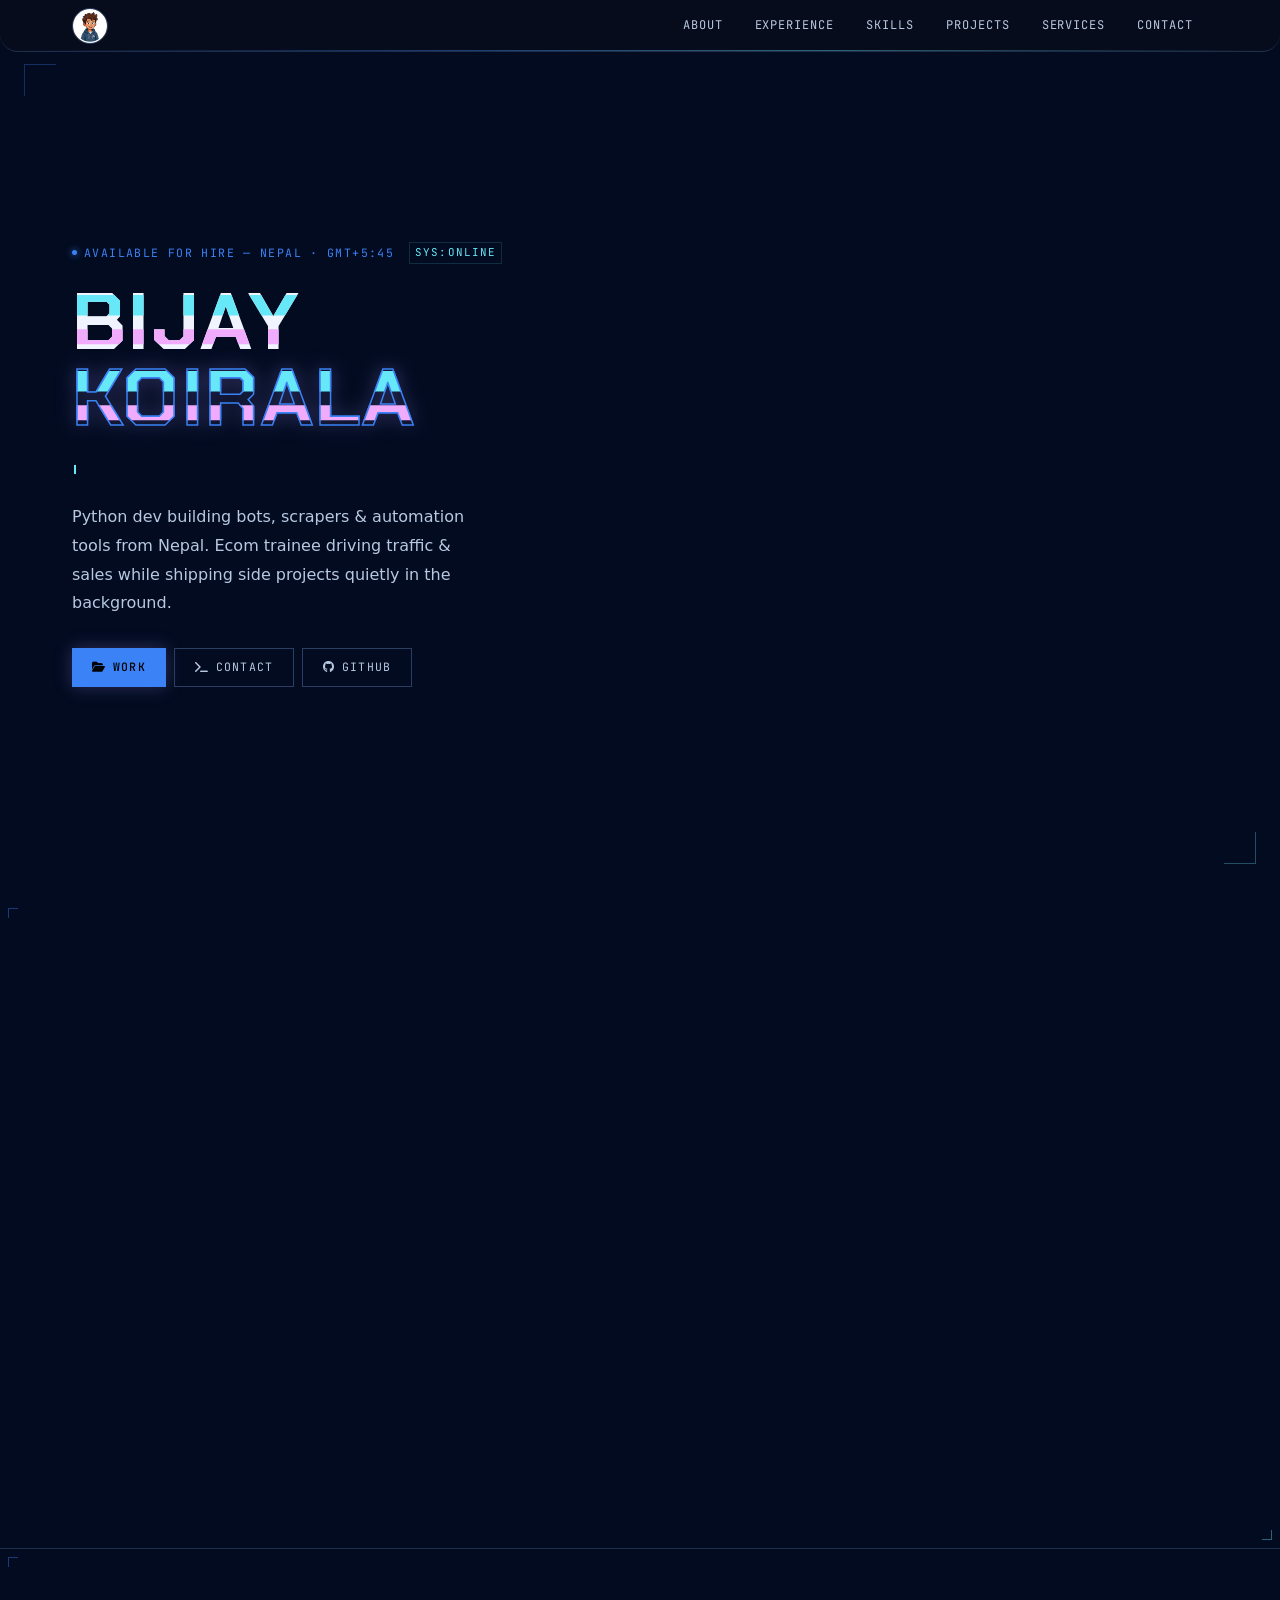
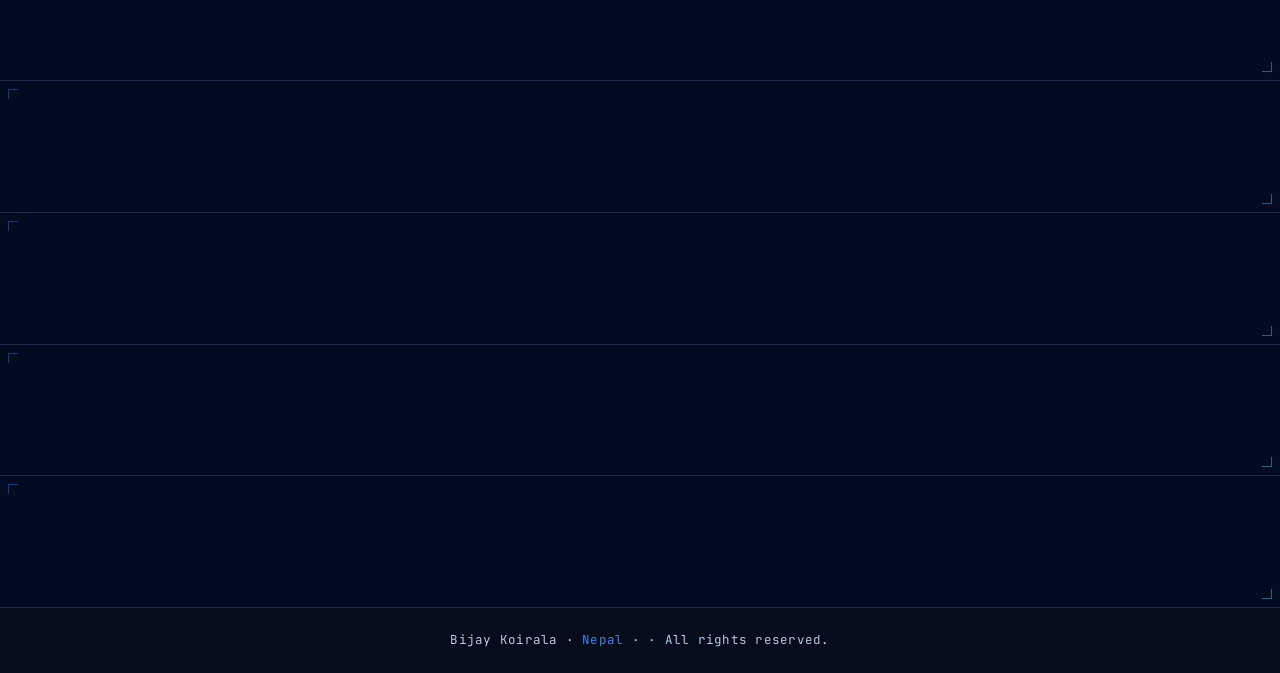
==== index.html @ 7ca72c3e "Bug" ====
<!DOCTYPE html>
<html lang="en">
<head>
  <meta charset="UTF-8">
  <meta name="viewport" content="width=device-width,initial-scale=1,viewport-fit=cover">

  <!-- Primary SEO -->
  <title>Bijay Koirala | Python Developer & SEO Automation Specialist – Nepal</title>
  <meta name="description" content="Bijay Koirala is a Python developer and SEO trainee from Nepal. Builds automation tools, bots, scrapers and workflow scripts. 20+ freelance projects delivered. Available for hire.">
  <meta name="keywords" content="Bijay Koirala, Python developer Nepal, automation developer, web scraping Nepal, SEO specialist Nepal, bot developer, freelance developer Nepal, ClickUp automation">
  <meta name="author" content="Bijay Koirala">
  <meta name="robots" content="index, follow, max-snippet:-1, max-image-preview:large, max-video-preview:-1">
  <meta name="theme-color" content="#020b20">
  <meta name="color-scheme" content="dark">
  <link rel="canonical" href="https://bijaykoirala0.com.np/">
  <link rel="icon" type="image/x-icon" href="favicon_io/favicon.ico">
  <link rel="apple-touch-icon" href="favicon_io/apple-touch-icon.png">

  <!-- Open Graph / Social -->
  <meta property="og:type" content="website">
  <meta property="og:url" content="https://bijaykoirala0.com.np">
  <meta property="og:title" content="Bijay Koirala | Python Developer & SEO Automation Specialist">
  <meta property="og:description" content="Python developer from Nepal. Builds automation tools, bots and scrapers. SEO trainee with 20+ freelance projects delivered.">
  <meta property="og:image" content="https://bijaykoirala0.com.np/assets/image/profile.webp">
  <meta property="og:locale" content="en_US">
  <meta property="og:site_name" content="Bijay Koirala Portfolio">

  <!-- Twitter Card -->
  <meta name="twitter:card" content="summary_large_image">
  <meta name="twitter:url" content="https://bijaykoirala0.com.np">
  <meta name="twitter:title" content="Bijay Koirala | Python Developer & SEO Automation Specialist">
  <meta name="twitter:description" content="Python developer from Nepal. Automation tools, bots and scrapers. 20+ freelance projects.">
  <meta name="twitter:image" content="https://bijaykoirala0.com.np/assets/image/profile.webp">

  <!-- Schema — Person + WebSite -->
  <script type="application/ld+json">
  {
    "@context": "https://schema.org",
    "@graph": [
      {
        "@type": "Person",
        "@id": "https://bijaykoirala0.com.np/#person",
        "name": "Bijay Koirala",
        "url": "https://bijaykoirala0.com.np",
        "image": "https://bijaykoirala0.com.np/assets/image/profile.webp",
        "jobTitle": "Python Developer & SEO Specialist",
        "description": "Python developer from Nepal specialising in automation tools, web scraping, bots and SEO. Currently training on an ecommerce team.",
        "email": "bijaykoirala003@gmail.com",
        "address": {
          "@type": "PostalAddress",
          "addressCountry": "NP",
          "addressLocality": "Nepal"
        },
        "knowsAbout": ["Python", "Web Scraping", "SEO", "Automation", "Bot Development", "API Integration", "Google Search Console"],
        "sameAs": [
          "https://github.com/bijay085",
          "https://www.linkedin.com/in/bijay-koirala/"
        ]
      },
      {
        "@type": "WebSite",
        "@id": "https://bijaykoirala0.com.np/#website",
        "url": "https://bijaykoirala0.com.np",
        "name": "Bijay Koirala Portfolio",
        "description": "Portfolio of Bijay Koirala — Python developer and SEO specialist from Nepal.",
        "publisher": { "@id": "https://bijaykoirala0.com.np/#person" }
      },
      {
        "@type": "ProfilePage",
        "@id": "https://bijaykoirala0.com.np/#profilepage",
        "url": "https://bijaykoirala0.com.np",
        "name": "Bijay Koirala – Python Developer Portfolio",
        "mainEntity": { "@id": "https://bijaykoirala0.com.np/#person" }
      },
      {
        "@type": "ItemList",
        "@id": "https://bijaykoirala0.com.np/#projects",
        "name": "Projects by Bijay Koirala",
        "itemListElement": [
          {
            "@type": "ListItem", "position": 1,
            "name": "FraudShield System",
            "description": "E-commerce fraud detection with rule-based transaction monitoring, scored results and analytics dashboard.",
            "url": "https://github.com/bijay085/FraudShield-Project"
          },
          {
            "@type": "ListItem", "position": 2,
            "name": "CMS Platform",
            "description": "Static full-featured CMS. Entirely JSON-based — update content without touching the codebase.",
            "url": "https://github.com/bijay085/Projects/tree/master/CMS%20Site"
          },
          {
            "@type": "ListItem", "position": 3,
            "name": "Bot Ecosystem",
            "description": "Telegram and Discord bots for automation, giveaways, moderation and games.",
            "url": "https://github.com/bijay085/Projects/tree/master/Bots"
          },
          {
            "@type": "ListItem", "position": 4,
            "name": "ClickSync",
            "description": "Automated two-way bridge between ClickUp and Google Sheets using Apps Script.",
            "url": "https://github.com/bijay085"
          }
        ]
      },
      {
        "@type": "OfferCatalog",
        "@id": "https://bijaykoirala0.com.np/#services",
        "name": "Freelance Services by Bijay Koirala",
        "provider": { "@id": "https://bijaykoirala0.com.np/#person" },
        "itemListElement": [
          { "@type": "Offer", "itemOffered": { "@type": "Service", "name": "Web Scraping & Data Extraction", "description": "Data extraction, real-time monitoring, API development and data cleaning." }, "priceSpecification": { "@type": "PriceSpecification", "priceCurrency": "USD", "minPrice": 15, "maxPrice": 200 } },
          { "@type": "Offer", "itemOffered": { "@type": "Service", "name": "Bot Development", "description": "Discord, Telegram and WhatsApp bots with custom commands, AI integration and moderation." }, "priceSpecification": { "@type": "PriceSpecification", "priceCurrency": "USD", "minPrice": 15, "maxPrice": 100 } },
          { "@type": "Offer", "itemOffered": { "@type": "Service", "name": "Task Automation", "description": "Python scripts for file organisation, email automation, report generation and scheduled tasks." }, "priceSpecification": { "@type": "PriceSpecification", "priceCurrency": "USD", "minPrice": 20, "maxPrice": 200 } },
          { "@type": "Offer", "itemOffered": { "@type": "Service", "name": "Data Analysis", "description": "Data cleaning, statistical analysis, visualisation and reporting using Python, Excel or Power BI." }, "priceSpecification": { "@type": "PriceSpecification", "priceCurrency": "USD", "minPrice": 100, "maxPrice": 800 } }
        ]
      }
    ]
  }
  </script>
  <!-- Resource hints -->
  <link rel="preconnect" href="https://fonts.googleapis.com">
  <link rel="preconnect" href="https://fonts.gstatic.com" crossorigin>
  <link rel="dns-prefetch" href="https://fonts.googleapis.com">

  <!-- Critical CSS — inlined for zero render-block -->
  <style>
    :root{--bg:#070d1c;--vi:#3b82f6;--cy:#67e8f9;--pk:#f0abfc;--tx:#f0f4ff;--tx2:#b8c8e0;--tx3:#7888a8;--bdr:#1e2d4a;--bdr2:#2a3e62;--v06:rgba(59,130,246,.06);--v15:rgba(59,130,246,.15);--dsp:'Chakra Petch',sans-serif;--mono:'JetBrains Mono',monospace;--body:'Inter',sans-serif}
    *,*::before,*::after{box-sizing:border-box;margin:0;padding:0}
    html{scroll-behavior:smooth}
    body{background:#020b20;color:var(--tx);font-family:var(--body);font-size:16px;line-height:1.6;overflow-x:hidden;-webkit-font-smoothing:antialiased}
    a{color:inherit;text-decoration:none}
    #hdr{position:fixed;top:0;left:0;right:0;z-index:50;height:52px;display:flex;align-items:center;justify-content:space-between;padding:0 24px;background:rgba(7,13,28,.96);backdrop-filter:blur(16px);border-bottom:1px solid var(--bdr);border-radius:0 0 18px 18px}
    #hero{min-height:100svh;display:flex;flex-direction:column;justify-content:center;padding:64px 24px 36px;position:relative;overflow:hidden}
    .hero-inner{position:relative;z-index:1;max-width:55%}
    #hName{font-family:var(--dsp);font-weight:700;font-size:clamp(2rem,7vw,5rem);line-height:.95;letter-spacing:.03em;text-transform:uppercase;margin-bottom:25px}
    #hName .n1{display:block;color:var(--tx)}
    #hName .n2{display:block;color:transparent;-webkit-text-stroke:1.5px var(--vi)}
    .rv{opacity:0;transform:translateY(14px);transition:opacity .5s ease,transform .5s ease}
    .rv.on{opacity:1;transform:none}
    ::-webkit-scrollbar{width:2px}
    ::-webkit-scrollbar-thumb{background:var(--vi)}
    /* fallback font metrics — match Chakra Petch so swap causes zero shift */
    @font-face{font-family:'Chakra Petch Fallback';src:local('Arial');ascent-override:94%;descent-override:24%;line-gap-override:0%;size-adjust:102%}
    /* fallback for JetBrains Mono */
    @font-face{font-family:'JetBrains Mono Fallback';src:local('Courier New');ascent-override:83%;descent-override:20%;line-gap-override:0%;size-adjust:110%}
  </style>

  <!-- Full stylesheet — render-blocking but small (8 KB), prevents CLS -->
  <link rel="stylesheet" href="assets/css/style.css">

  <!-- Fonts — only display/mono fonts; body uses system stack -->
  <link rel="stylesheet" href="https://fonts.googleapis.com/css2?family=Chakra+Petch:wght@700&family=JetBrains+Mono:wght@400&display=optional" media="print" onload="this.media='all'">
  <noscript><link rel="stylesheet" href="https://fonts.googleapis.com/css2?family=Chakra+Petch:wght@700&family=JetBrains+Mono:wght@400&display=optional"></noscript>

  <!-- Font Awesome subset — only icons used on this page (~2 KB vs ~31 KB) -->
  <link rel="stylesheet" href="assets/css/icons.css" media="print" onload="this.media='all'">
  <noscript><link rel="stylesheet" href="assets/css/icons.css"></noscript>

  <!-- Preload LCP image -->
  <link rel="preload" href="assets/image/profile.webp" as="image" type="image/webp" fetchpriority="high">

  <!-- Inline site data — eliminates fetch waterfall on mobile -->
  <script>window.__D={"personal":{"name":"Bijay Koirala","title":"Python Developer & Automation Enthusiast","email":"bijaykoirala003@gmail.com","phone":"+9746665541","location":"Nepal","timezone":"GMT+5:45","website":"https://bijaykoirala0.com.np","available":true,"languages":["English","Nepali","Hindi"],"interests":["Bot Building","Cyber Security","Data Analysis","Gaming","Anime"],"tagline":"Python dev building bots, scrapers & automation tools from Nepal"},"social":{"github":"https://github.com/bijay085","linkedin":"https://www.linkedin.com/in/bijay-koirala/","whatsapp":"https://wa.me/9746665541","twitter":"https://twitter.com/bijaykoirala","discord":"https://discord.com/users/1346023819810443336","telegram":"https://t.me/flamemodparadise"},"skills":{"Languages":[{"name":"Python","level":1,"icon":"fab fa-python"},{"name":"HTML","level":1,"icon":"fab fa-html5"},{"name":"CSS","level":1,"icon":"fab fa-css3-alt"},{"name":"JavaScript","level":1,"icon":"fab fa-js"}],"Tools & Dev":[{"name":"VS Code","level":1,"icon":"fas fa-code"},{"name":"Git","level":1,"icon":"fab fa-git-alt"},{"name":"GitHub","level":1,"icon":"fab fa-github"},{"name":"ChatBots","level":1,"icon":"fas fa-robot"},{"name":"Browser DevTools","level":1,"icon":"fas fa-tools"},{"name":"ClickUp","level":1,"icon":"fas fa-check-square"}],"SEO":[{"name":"Google Search Console","level":1,"icon":"fab fa-google"},{"name":"Google Analytics","level":1,"icon":"fas fa-chart-line"},{"name":"Screaming Frog","level":1,"icon":"fas fa-spider"},{"name":"Semrush","level":1,"icon":"fas fa-search"},{"name":"Keyword Research","level":1,"icon":"fas fa-key"},{"name":"Content Audit","level":1,"icon":"fas fa-file-alt"},{"name":"SERP Analysis","level":1,"icon":"fas fa-list-ol"}],"Web Security":[{"name":"Burp Suite","level":1,"icon":"fas fa-bug"},{"name":"HTTP Toolkit","level":1,"icon":"fas fa-network-wired"},{"name":"API Testing","level":1,"icon":"fas fa-plug"},{"name":"Web Pentesting","level":1,"icon":"fas fa-shield-alt"}],"Productivity":[{"name":"Excel","level":1,"icon":"fas fa-file-excel"},{"name":"Power BI","level":1,"icon":"fas fa-chart-bar"},{"name":"Google Sheets","level":1,"icon":"fas fa-table"},{"name":"Google Docs","level":1,"icon":"fas fa-file-alt"}]},"projects":[{"id":2,"title":"API / Scraping Suite","category":"automation","description":"Private collection of 25+ tools. API automation, scraping pipelines and session management across platforms. Ships when needed, runs quietly.","technologies":["Python","Requests","Selenium","API"],"github":null,"demo":null,"status":"active","date":"2025-01","featured":true,"private":true},{"id":5,"title":"FraudShield System","category":"web","description":"E-commerce fraud detection with rule-based transaction monitoring. Returns scored results with specific reasons and an analytics dashboard.","technologies":["Python","Flask","MongoDB"],"github":"https://github.com/bijay085/FraudShield-Project","demo":null,"status":"completed","date":"2025-09","featured":true,"private":false},{"id":3,"title":"CMS Platform","category":"web","description":"Static but full-featured CMS. Entirely JSON-based — update content without touching the codebase. Deployed and live.","technologies":["HTML/CSS/JS","JSON"],"github":"https://github.com/bijay085/Projects/tree/master/CMS%20Site","status":"completed","date":"2025-01","featured":true,"private":false,"demo":null},{"id":6,"title":"Bot Ecosystem","category":"bot","description":"Telegram & Discord bots for automation, giveaways, moderation, and games. Running across thousands of users on both platforms.","technologies":["Python","Telebot","Discord.py"],"github":"https://github.com/bijay085/Projects/tree/master/Bots","demo":null,"status":"active","date":"2024-02","featured":false,"private":false},{"id":4,"title":"Gamified Learning Progress Tracker","category":"web","description":"Progress tracker with gamification: auto badges, user profiles, charts. First major full-stack project built with PHP and MySQL.","technologies":["PHP","MySQL","HTML/CSS/JS"],"github":"https://github.com/bijay085/Projects/tree/master/Gamified%20Learning%20Progress%20Tracker","demo":null,"status":"completed","date":"2023-10","featured":false,"private":false,"tags":["1st Project"]},{"id":7,"title":"ClickSync","category":"automation","description":"Automated bridge between ClickUp and Google Sheets using Apps Script. Change one, both update. Eliminates the multiple-entry problem for teams.","technologies":["Apps Script","Google Sheets","ClickUp API","JavaScript"],"status":"active","private":false,"featured":true,"date":"2025-06","github":"https://github.com/bijay085","demo":null}],"services":[{"id":1,"title":"Web Scraping","icon":"fas fa-spider","description":"Data extraction, real-time monitoring, API dev & cleaning. Scrapers built to last.","features":["Data extraction","API development","Real-time monitoring","Data cleaning"],"price_range":"$15 — $200"},{"id":2,"title":"Bot Development","icon":"fas fa-robot","description":"Discord, Telegram & WhatsApp bots with commands, AI integration & moderation.","features":["Custom commands","AI integration","Auto-moderation","Analytics"],"price_range":"$15 — $100"},{"id":3,"title":"Task Automation","icon":"fas fa-cogs","description":"Scripts that handle the boring stuff: sorting, emails, reports, scheduled tasks.","features":["File organising","Email automation","Report generation","Scheduled tasks"],"price_range":"$20 — $200"},{"id":4,"title":"Data Analysis","icon":"fas fa-chart-line","description":"Turn messy data into clear reports using Python, Excel, or Power BI.","features":["Data cleaning","Statistical analysis","Visualisation","Reporting"],"price_range":"$100 — $800"},{"id":5,"title":"API & Security","icon":"fas fa-shield-alt","description":"Build APIs, test for security gaps, hunt bugs, write documentation.","features":["API building","Security testing","Bug hunting","Documentation"],"price_range":"$100 — $800"},{"id":6,"title":"Tech Help","icon":"fas fa-comments","description":"Code review, problem solving, tool recommendations. Just talking through it works too.","features":["Problem solving","Code review","Tool recommendations","Learning together"],"price_range":"$50 — $150/hr"}],"experience":[{"role":"SEO Trainee","company":"Running","date":"Mar 2026 — Present","color":"vi","description":"Working on traffic strategy, on-page SEO and content performance for an ecommerce team.","tags":["SEO","Traffic Growth","Content","Ecommerce"]},{"role":"SEO Intern","company":"Internship","date":"Dec 2025 — Mar 2026","color":"cy","description":"Technical SEO audits, keyword research and on-page improvements as part of a structured internship.","tags":["SEO Audit","Keyword Research","On-page SEO"]},{"role":"Freelance Developer","company":"Self-employed","date":"2025 — Present (Occasionally)","color":"pk","description":"Built and delivered automation tools, bots, scrapers and scripts for clients. 20+ projects completed.","tags":["Python","Automation","Bots","Scraping"]}],"stats":{"projects_completed":20,"clients_served":10,"months_experience":12,"response_time":"< 24h","availability":"Available for hire"},"contact":{"email_b64":"YmlqYXlrb2lyYWxhMDAzQGdtYWlsLmNvbQ==","phone_b64":"Kzk3NDY2NjU1NDE=","email_real":"bijaykoirala003@gmail.com","phone_real":"+9746665541","location":"Nepal","timezone":"GMT+5:45","response":"Under 24 hours","status":"Open to freelance","socials":[{"name":"GitHub","url":"https://github.com/bijay085","icon":"fab fa-github"},{"name":"LinkedIn","url":"https://www.linkedin.com/in/bijay-koirala/","icon":"fab fa-linkedin"},{"name":"WhatsApp","url":"https://wa.me/9746665541","icon":"fab fa-whatsapp"},{"name":"Discord","url":"https://discord.com/users/1346023819810443336","icon":"fab fa-discord"}]}};</script>
</head>
<body>

  <!-- HEADER -->
  <header id="hdr">
    <a href="/" class="logo"><img src="assets/image/icon.webp" alt="Bijay Koirala" class="logo-img"></a>
    <nav id="nav" aria-label="Primary navigation">
      <a href="#about">About</a>
      <a href="#experience">Experience</a>
      <a href="#skills">Skills</a>
      <a href="#projects">Projects</a>
      <a href="#services">Services</a>
      <a href="#contact">Contact</a>
    </nav>
    <button id="tog" aria-label="menu"><span></span><span></span></button>
  </header>

  <div id="drawer">
    <a href="#about"      onclick="closeMenu()">About</a>
    <a href="#experience" onclick="closeMenu()">Experience</a>
    <a href="#skills"     onclick="closeMenu()">Skills</a>
    <a href="#projects"   onclick="closeMenu()">Projects</a>
    <a href="#services"   onclick="closeMenu()">Services</a>
    <a href="#contact"    onclick="closeMenu()">Contact</a>
  </div>

  <!-- HERO -->
  <section id="hero">
    <div class="hero-grid" aria-hidden="true"></div>
    <canvas id="heroGeo"  aria-hidden="true"></canvas>
    <canvas id="heroGeo2" aria-hidden="true"></canvas>
    <canvas id="heroGeo3" aria-hidden="true"></canvas>
    <canvas id="heroGeo4" aria-hidden="true"></canvas>
    <canvas id="heroGeo5" aria-hidden="true"></canvas>
    <canvas id="heroGeo6" aria-hidden="true"></canvas>
    <canvas id="heroGeo7" aria-hidden="true"></canvas>
    <canvas id="heroGeo8" aria-hidden="true"></canvas>
    <canvas id="heroGeo9" aria-hidden="true"></canvas>
    <div class="hero-inner">

      <div id="hStatus">
        Available for hire — Nepal · GMT+5:45
        <span class="sys-badge">SYS:ONLINE</span>
      </div>

      <h1 id="hName">
        <span class="n1 gl" data-g="BIJAY">BIJAY</span>
        <span class="n2 gl" data-g="KOIRALA">KOIRALA</span>
      </h1>

      <p id="hRole"><span id="tw"></span><span class="caret"></span></p>

      <p id="hDesc">Python dev building bots, scrapers & automation tools from Nepal.
        Ecom trainee driving traffic & sales while shipping side projects quietly in the background.</p>

      <div id="hCta">
        <a href="#projects" class="btn btn-solid"><i class="fas fa-folder-open"></i>Work</a>
        <a href="#contact"  class="btn btn-line"><i class="fas fa-terminal"></i>Contact</a>
        <a href="https://github.com/bijay085" target="_blank" rel="noopener noreferrer" class="btn btn-line"><i class="fab fa-github"></i>GitHub</a>
      </div>

    </div>
  </section>

  <main id="main-content">

  <!-- ABOUT -->
  <section id="about" aria-label="About Bijay Koirala">
    <div class="rv" id="aHead">
      <div class="sh">
        <h2 class="sh-t gl" data-g="ABOUT">ABOUT</h2>
      </div>
    </div>

    <div class="about-wrap">
      <div class="about-left">
        <div id="aText" class="rv">
          <p>Computer applications student working in SEO and ecommerce by day. The rest of the time goes into building automation tools that actually get used.</p>

          <p class="about-label">What I Build</p>
          <ul>
            <li><span class="bul">&#10095;</span>Web scrapers and API tools</li>
            <li><span class="bul">&#10095;</span>Telegram and Discord bots</li>
            <li><span class="bul">&#10095;</span>Workflow connectors (ClickUp, Sheets, APIs)</li>
            <li><span class="bul">&#10095;</span>Scripts that eliminate repetitive tasks</li>
          </ul>

          <p class="grad-line">Graduating 2026. Response time under 24 hours.</p>

          <div class="chips">
            <span class="chip">Gaming</span>
            <span class="chip">Anime</span>
            <span class="chip">Sleeping</span>
            <span class="chip">Web Pentesting</span>
            <span class="chip">Ecom SEO</span>
          </div>
        </div>

        <div class="rv">
          <div class="stats">
            <div class="stat">
              <div class="sv" data-count="20">0</div>
              <div class="sl">Projects</div>
            </div>
            <div class="stat">
              <div class="sv" data-count="10">0</div>
              <div class="sl">Clients</div>
            </div>
            <div class="stat">
              <div class="sv" data-count="12">0</div>
              <div class="sl">Months</div>
            </div>
            <div class="stat">
              <div class="sv">&lt;24h</div>
              <div class="sl">Response</div>
            </div>
          </div>
        </div>
      </div>

      <div id="aStats" class="rv">
        <div class="profile-wrap">
          <div class="profile-img">
            <img src="assets/image/profile.webp" loading="lazy" decoding="async" width="400" height="400" alt="Bijay Koirala — Python Developer from Nepal">
          </div>
        </div>
      </div>
    </div>
  </section>

  <!-- EXPERIENCE -->
  <section id="experience" aria-label="Work Experience">
    <div class="rv">
      <div class="sh">
        <h2 class="sh-t gl" data-g="EXPERIENCE">EXPERIENCE</h2>
      </div>
    </div>

    <div id="expList"></div>
  </section>

  <!-- SKILLS -->
  <section id="skills" aria-label="Technical Skills">
    <div class="rv">
      <div class="sh">
        <h2 class="sh-t gl" data-g="SKILLS">SKILLS</h2>
      </div>
    </div>
    <div id="skBody"></div>
  </section>

  <!-- PROJECTS -->
  <section id="projects" aria-label="Projects">
    <div class="rv">
      <div class="sh">
        <h2 class="sh-t gl" data-g="PROJECTS">PROJECTS</h2>
      </div>
    </div>
    <div id="prGrid"></div>
  </section>

  <!-- SERVICES -->
  <section id="services" aria-label="Freelance Services">
    <div class="rv">
      <div class="sh">
        <h2 class="sh-t gl" data-g="SERVICES">SERVICES</h2>
      </div>
    </div>
    <div id="svGrid"></div>
  </section>

  <!-- CONTACT -->
  <section id="contact" aria-label="Contact Information">
    <div class="rv">
      <div class="sh">
        <h2 class="sh-t gl" data-g="CONTACT">CONTACT</h2>
      </div>
    </div>

    <div id="ctInfoBar"></div>
    <div id="ctSocialGrid"></div>
  </section>

  </main><!-- /#main-content -->

  <!-- NOSCRIPT FALLBACK — crawlers that don't render JS see this -->
  <noscript>
    <div style="font-family:sans-serif;padding:24px;color:#f0f4ff;background:#020b20;max-width:800px;margin:0 auto">
      <h2>Bijay Koirala — Python Developer &amp; SEO Specialist, Nepal</h2>
      <p>Python developer building bots, scrapers and automation tools. SEO trainee with 20+ freelance projects delivered.</p>
      <h3>Experience</h3>
      <ul>
        <li>SEO Trainee — Running (Mar 2026 – Present)</li>
        <li>SEO Intern — Internship (Dec 2025 – Mar 2026)</li>
        <li>Freelance Developer — Self-employed (2025 – Present)</li>
      </ul>
      <h3>Skills</h3>
      <p>Python, HTML, CSS, JavaScript, Git, GitHub, VS Code, Google Search Console, Google Analytics, Screaming Frog, Semrush, Burp Suite, Excel, Power BI, Google Sheets, ClickUp</p>
      <h3>Projects</h3>
      <ul>
        <li>FraudShield System — E-commerce fraud detection with rule-based transaction monitoring</li>
        <li>CMS Platform — Static JSON-based CMS, deployed and live</li>
        <li>Bot Ecosystem — Telegram &amp; Discord bots running across thousands of users</li>
        <li>ClickSync — Two-way ClickUp ↔ Google Sheets automation via Apps Script</li>
      </ul>
      <h3>Services</h3>
      <ul>
        <li>Web Scraping ($15–$200)</li>
        <li>Bot Development ($15–$100)</li>
        <li>Task Automation ($20–$200)</li>
        <li>Data Analysis ($100–$800)</li>
        <li>API &amp; Security ($100–$800)</li>
      </ul>
      <h3>Contact</h3>
      <p>Email: bijaykoirala003@gmail.com | Location: Nepal (GMT+5:45) | <a href="https://github.com/bijay085">GitHub</a> | <a href="https://www.linkedin.com/in/bijay-koirala/">LinkedIn</a></p>
    </div>
  </noscript>

  <!-- FOOTER -->
  <footer id="foot">
    <p>Bijay Koirala · <span>Nepal</span> · <span id="yr"></span> · All rights reserved.</p>
  </footer>

  <script src="assets/js/main.js" defer></script>
</body>
</html>
---- assets/css/style.css ----
/* ── TOKENS ─────────────────────────────── */
:root {
  --bg:   #070d1c;
  --s1:   #070d1c;
  --s2:   #0a1020;
  --s3:   #141626;
  --bdr:  #1e2d4a;
  --bdr2: #2a3e62;
  --vi:   #3b82f6;
  --cy:   #67e8f9;
  --pk:   #f0abfc;
  --v06:  rgba(59,130,246,.06);
  --v15:  rgba(59,130,246,.15);
  --c06:  rgba(103,232,249,.06);
  --c15:  rgba(103,232,249,.15);
  --tx:   #f0f4ff;
  --tx2:  #b8c8e0;
  --tx3:  #7888a8;
  --red:  #fb7185;

  --dsp:  'Chakra Petch', 'Chakra Petch Fallback', sans-serif;
  --mono: 'JetBrains Mono', 'JetBrains Mono Fallback', monospace;
  --body: system-ui, -apple-system, 'Segoe UI', sans-serif;
}

/* ── RESET ──────────────────────────────── */
*,*::before,*::after { box-sizing:border-box; margin:0; padding:0; }
html { scroll-behavior:smooth; }
body {
  background:#020b20;
  color:var(--tx);
  font-family:var(--body);
  font-size:16px;
  line-height:1.6;
  overflow-x:hidden;
  -webkit-font-smoothing:antialiased;
}
a  { color:inherit; text-decoration:none; }
ul { list-style:none; }
::-webkit-scrollbar { width:2px; }
::-webkit-scrollbar-thumb { background:var(--vi); }


/* ── FALLBACK FONT METRICS — prevents layout shift on web font swap ── */
@font-face {
  font-family: 'Chakra Petch Fallback';
  src: local('Arial');
  ascent-override: 94%;
  descent-override: 24%;
  line-gap-override: 0%;
  size-adjust: 102%;
}
@font-face {
  font-family: 'JetBrains Mono Fallback';
  src: local('Courier New');
  ascent-override: 83%;
  descent-override: 20%;
  line-gap-override: 0%;
  size-adjust: 110%;
}

/* ── h2 reset — section headings styled as divs were ── */
h2.sh-t {
  margin: 0;
  padding: 0;
  font-size: clamp(1.2rem,2.5vw,1.8rem);
  font-weight: 700;
  border: none;
  background: none;
}

/* ── .char — individual letter spans for GSAP hero entrance ── */
.char {
  display: inline-block;
  will-change: transform, opacity;
}

/* ── REVEAL & ENTRANCE ANIMATIONS ───────── */

/* base hidden state */
.rv {
  opacity: 0;
  transform: translateY(18px);
  transition: opacity .52s ease, transform .52s ease;
}
.rv.on { opacity: 1; transform: none; }

/* directional variants */
.rv.rv-up    { transform: translateY(28px); }
.rv.rv-left  { transform: translateX(-40px); }
.rv.rv-right { transform: translateX(40px); }
.rv.rv-up.on,
.rv.rv-left.on,
.rv.rv-right.on { opacity: 1; transform: none; }

/* hero elements — pre-hidden, then animated in via JS class */
.hero-pre {
  opacity: 0;
  transform: translateY(20px);
}
.hero-in-down {
  animation: heroInDown .55s cubic-bezier(.22,1,.36,1) forwards;
}
.hero-in-up {
  animation: heroInUp .55s cubic-bezier(.22,1,.36,1) forwards;
}
@keyframes heroInDown {
  from { opacity:0; transform:translateY(-22px); }
  to   { opacity:1; transform:none; }
}
@keyframes heroInUp {
  from { opacity:0; transform:translateY(22px); }
  to   { opacity:1; transform:none; }
}

/* spine draw */
.spine-pre  { transform: scaleY(0); transform-origin: top center; }
.spine-draw { animation: spineDraw 1.2s cubic-bezier(.4,0,.2,1) forwards; }
@keyframes spineDraw {
  from { transform: scaleY(0); transform-origin: top center; }
  to   { transform: scaleY(1); transform-origin: top center; }
}

/* force visible if already in viewport */
.rv-instant { opacity:1 !important; transform:none !important; }


/* ── HEADER ─────────────────────────────── */
#hdr {
  position:fixed; top:0; left:0; right:0; z-index:50;
  height:52px;
  display:flex; align-items:center; justify-content:space-between;
  padding:0 24px;
  background:rgba(7,13,28,.96);
  backdrop-filter:blur(16px);
  -webkit-backdrop-filter:blur(16px);
  border-bottom:1px solid var(--bdr);
  border-radius:0 0 18px 18px;
}
#hdr::after {
  content:''; position:absolute; bottom:0; left:0; right:0; height:1px;
  background:linear-gradient(90deg,transparent,var(--vi) 35%,var(--cy) 65%,transparent);
  opacity:.4;
}

.logo img, .logo-img img {
  width:36px; height:36px;
  border-radius:50%;
  object-fit:cover;
  border:1px solid var(--bdr2);
  transition:border-color .2s;
  display:block;
}
.logo:hover img, .logo-img:hover img { border-color:var(--vi); }
.logo {
  font-family:var(--mono); font-size:.82rem; font-weight:500;
  color:var(--tx); letter-spacing:.06em;
  position:relative; cursor:default; user-select:none;
}
.logo-img { height:32px; width:32px; object-fit:contain; display:block; }
.logo::before,
.logo::after {
  content:attr(data-text);
  position:absolute; top:0; left:0;
  width:100%; overflow:hidden;
  opacity:0;
}
.logo::before { color:var(--cy);  clip-path:polygon(0 0,100% 0,100% 40%,0 40%); }
.logo::after  { color:var(--red); clip-path:polygon(0 60%,100% 60%,100% 100%,0 100%); }
.logo:hover::before { animation:lgA .4s steps(2) forwards; }
.logo:hover::after  { animation:lgB .4s steps(2) forwards; }

@keyframes lgA {
  0%  { opacity:0; transform:none; }
  20% { opacity:.8; transform:translate(-3px,0); }
  50% { opacity:.8; transform:translate(2px,0); }
  80% { opacity:.4; transform:translate(-1px,0); }
  100%{ opacity:0; transform:none; }
}
@keyframes lgB {
  0%  { opacity:0; transform:none; }
  25% { opacity:.7; transform:translate(3px,0); }
  55% { opacity:.7; transform:translate(-2px,0); }
  85% { opacity:.3; transform:translate(1px,0); }
  100%{ opacity:0; transform:none; }
}

/* nav links — pill style */
#nav { display:none; align-items:center; gap:2px; }
#nav a {
  font-family:var(--mono);
  font-size:.75rem;
  letter-spacing:.08em;
  text-transform:uppercase;
  color:var(--tx2);
  padding:6px 14px;
  border-radius:100px;
  border:1px solid transparent;
  transition:all .25s;
  position:relative;
}
#nav a:hover {
  color:var(--tx);
  border-color:rgba(59,130,246,.3);
  background:rgba(59,130,246,.08);
  box-shadow:0 0 12px rgba(59,130,246,.12);
}
#nav a.active {
  color:#fff;
  background:var(--vi);
  border-color:var(--vi);
  font-weight:600;
  box-shadow:0 0 14px rgba(59,130,246,.3);
}

/* hamburger */
#tog {
  display:flex; flex-direction:column; gap:5px;
  background:none; border:none; cursor:pointer; padding:5px;
}
#tog span { display:block; width:18px; height:1px; background:var(--tx2); transition:all .22s; border-radius:1px; }
#tog.open span:first-child { transform:translateY(6px) rotate(45deg); background:var(--vi); }
#tog.open span:last-child  { transform:translateY(-6px) rotate(-45deg); background:var(--vi); }

/* mobile drawer */
#drawer {
  display:none; position:fixed; top:52px; left:0; right:0; z-index:49;
  background:rgba(7,13,28,.98); border-bottom:1px solid var(--bdr);
  flex-direction:column; padding:6px 24px 18px;
}
#drawer.open { display:flex; }
#drawer a {
  font-family:var(--mono); font-size:.7rem; letter-spacing:.1em; text-transform:uppercase;
  color:var(--tx2); padding:12px 0;
  border-bottom:1px solid var(--bdr);
  transition:all .15s;
  display:flex; align-items:center; gap:10px;
}
#drawer a::before {
  content:''; width:4px; height:4px; border-radius:50%;
  background:var(--bdr2); flex-shrink:0; transition:all .15s;
}
#drawer a:last-child { border:none; }
#drawer a:hover { color:var(--vi); padding-left:6px; }
#drawer a:hover::before { background:var(--vi); }
#drawer a.active { color:var(--vi); }
#drawer a.active::before { background:var(--vi); }

/* ── SECTIONS ───────────────────────────── */
section { padding:32px 24px; border-top:1px solid var(--bdr); position:relative; }
section:first-of-type { border-top:none; }

/* HUD corner brackets on every section */
section::before,
section::after {
  content:'';
  position:absolute;
  width:10px; height:10px;
  pointer-events:none;
  opacity:.4;
}
section::before {
  top:8px; left:8px;
  border-top:1px solid var(--vi); border-left:1px solid var(--vi);
}
section::after {
  bottom:8px; right:8px;
  border-bottom:1px solid var(--cy); border-right:1px solid var(--cy);
}

.sh { display:flex; align-items:center; gap:10px; margin-bottom:22px; }
.sh-n { font-family:var(--mono); font-size:.75rem; color:var(--tx3); letter-spacing:.1em; }
.sh-t {
  font-family:var(--dsp); font-weight:700;
  font-size:clamp(1.2rem,2.5vw,1.8rem);
  letter-spacing:.10em; line-height:1; color:var(--tx);
}

.sys-badge {
  margin-left:8px; font-size:.68rem;
  color:var(--cy); border:1px solid var(--c15);
  padding:1px 5px; letter-spacing:.1em;
  animation:blink 2s step-end infinite;
}

/* JP subtitle under section heading */
.sh-jp {
  font-family:var(--mono); font-size:.68rem;
  color:var(--tx3); letter-spacing:.06em; margin-top:2px;
}

/* system status bar — decorative HUD line */
.hud-bar {
  display:flex; align-items:center; gap:8px;
  margin-bottom:20px;
  font-family:var(--mono); font-size:.68rem; letter-spacing:.12em;
  color:var(--tx3); text-transform:uppercase;
}
.hud-bar::before {
  content:'';
  flex:1; height:1px;
  background:linear-gradient(90deg, var(--vi), transparent);
  opacity:.3;
}
.hud-bar::after {
  content:'';
  flex:1; height:1px;
  background:linear-gradient(270deg, var(--cy), transparent);
  opacity:.3;
}

/* ── HERO ───────────────────────────────── */
#hero {
  min-height:100svh; display:flex; flex-direction:column; justify-content:center;
  padding:64px 24px 36px; border-top:none; position:relative; overflow:hidden;
}
.hero-grid { display:none; }
#hero::before {
  content:''; position:absolute; top:64px; left:24px;
  width:32px; height:32px; border-top:1px solid var(--vi); border-left:1px solid var(--vi);
  opacity:.3; pointer-events:none;
}
#hero::after {
  content:''; position:absolute; bottom:36px; right:24px;
  width:32px; height:32px; border-bottom:1px solid var(--cy); border-right:1px solid var(--cy);
  opacity:.3; pointer-events:none;
}
/* hero geometry canvases */
#heroGeo, #heroGeo2, #heroGeo3, #heroGeo4,
#heroGeo5, #heroGeo6, #heroGeo7, #heroGeo8, #heroGeo9 {
  position:absolute;
  pointer-events:none;
  z-index:0;
}
#heroGeo  { top:5%;  right:2%;   width:260px; height:260px; opacity:.85; }
#heroGeo2 { top:30%; right:18%;  width:180px; height:180px; opacity:.55; }
#heroGeo3 { top:10%; right:20%;  width:150px; height:150px; opacity:.45; }
#heroGeo4 { top:55%; right:5%;   width:160px; height:160px; opacity:.5;  }
#heroGeo5 { top:70%; right:22%;  width:130px; height:130px; opacity:.4;  }
#heroGeo6 { top:45%; right:32%;  width:140px; height:140px; opacity:.38; }
#heroGeo7 { top:80%; right:8%;   width:120px; height:120px; opacity:.35; }
#heroGeo8 { top:20%; right:38%;  width:110px; height:110px; opacity:.3;  }
#heroGeo9 { top:62%; right:42%;  width:100px; height:100px; opacity:.28; }

.hero-inner { position:relative; z-index:1; max-width:55%; }

#hStatus {
  display:inline-flex; align-items:center; gap:7px;
  font-family:var(--mono); font-size:.72rem; letter-spacing:.12em; text-transform:uppercase;
  color:var(--vi); margin-bottom:20px;
}
#hStatus::before {
  content:''; width:5px; height:5px; border-radius:50%;
  background:var(--vi); box-shadow:0 0 7px var(--vi);
  animation:pulse 2s ease-in-out infinite;
}

#hName {
  font-family:var(--dsp); font-weight:700;
  font-size:clamp(2rem,7vw,5rem);
  line-height:.95; letter-spacing:.03em;
  text-transform:uppercase; margin-bottom:25px;
}
#hName .n1 { display:block; color:var(--tx); }
#hName .n2 {
  display:block; color:transparent;
  -webkit-text-stroke:1.5px var(--vi);
  filter:drop-shadow(0 0 10px rgba(167,139,250,.35));
}

#hRole {
  font-family:var(--mono); font-size:clamp(.65rem,1.6vw,.78rem);
  color:var(--cy); margin-bottom:25px; min-height:1.4em;
  display:flex; align-items:center; gap:2px;
}
.caret {
  display:inline-block; width:1.5px; height:.75em;
  background:var(--cy); animation:blink .85s step-end infinite;
}

#hDesc {
  font-family:var(--body); font-size:1rem; color:var(--tx2); line-height:1.8;
  max-width:400px; margin-bottom:30px; font-weight:400;
}

#hCta { display:flex; flex-wrap:wrap; gap:8px; }

.btn {
  display:inline-flex; align-items:center; gap:7px;
  padding:9px 20px; font-family:var(--mono); font-size:.72rem;
  letter-spacing:.1em; text-transform:uppercase;
  cursor:pointer; transition:all .18s; white-space:nowrap; border:none;
}
.btn-solid { background:var(--vi); color:#000; font-weight:500; box-shadow:0 0 18px rgba(167,139,250,.28); }
.btn-solid:hover { opacity:.82; box-shadow:0 0 26px rgba(167,139,250,.5); }
.btn-line { background:transparent; color:var(--tx2); border:1px solid var(--bdr2); }
.btn-line:hover { border-color:var(--vi); color:var(--vi); }

/* ── ABOUT ──────────────────────────────── */
#about { background:transparent; }

.about-wrap {
  display:grid;
  grid-template-columns:70% 1fr;
  column-gap:48px;
  row-gap:28px;
  align-items:start;
}

.about-left {
  min-width:0;
  display:flex;
  flex-direction:column;
  gap:0;
}

#aText {
  width:75%;
}

.grad-line { color:var(--vi) !important; }

.hl {
  color:var(--vi);
  font-style:normal;
  font-weight:400;
}

.about-label {
  font-family:var(--dsp) !important;
  font-size:1.1rem !important;
  letter-spacing:.12em !important;
  text-transform:uppercase;
  color:var(--vi) !important;
  margin-top:8px !important;
  margin-bottom:12px !important;
  line-height:1 !important;
  font-weight:700 !important;
}

#aText ul {
  list-style:none;
  margin:4px 0 16px 0;
  padding:0;
  display:flex;
  flex-direction:column;
  gap:7px;
}
#aText ul li {
  font-family:var(--body);
  font-size:1rem;
  color:var(--tx2);
  line-height:1.8;
  padding-left:0;
  position:relative;
  display:flex;
  align-items:baseline;
  gap:8px;
}
.bul {
  color:var(--vi);
  font-size:1.2rem;
  flex-shrink:0;
  line-height:1;
}

#aText p {
  font-family:var(--body);
  font-size:1.05rem;
  color:var(--tx2);
  line-height:2.5;
  margin-bottom:14px;
  font-weight:400;
  letter-spacing:.01em;
}
#aText p:last-of-type { margin-bottom:0; }
#aText strong { color:var(--tx); font-weight:600; }



.tag {
  font-family:var(--mono); font-size:.72rem;
  background:var(--v06); border:1px solid var(--v15);
  color:var(--vi); padding:2px 7px; margin:0 2px;
  vertical-align:middle;
}
.chips { display:flex; flex-wrap:wrap; gap:6px; margin-top:18px; }
.chip {
  font-family:var(--mono); font-size:.72rem; letter-spacing:.1em; text-transform:uppercase;
  color:var(--tx2); padding:5px 12px; border:1px solid var(--bdr); transition:all .15s; cursor:default;
}
.chip:hover { color:var(--vi); border-color:var(--vi); background:var(--v06); }

/* profile */
.profile-wrap { display:flex; justify-content:flex-start; margin-bottom:0;}

.profile-img {
  position:relative;
  width:60%;
  max-width: 25rem;
  max-height: 25rem;
  justify-content: center;
  aspect-ratio:1/1;
  border-radius:50%;
  flex-shrink:0;
  overflow:hidden;
}

/* spinning ring wrapper */
.profile-img::before {
  content:'';
  position:absolute;
  inset:-2px;
  border-radius:50%;
  background:conic-gradient(
    from 0deg,
    transparent 0%,
    rgba(59,130,246,.4) 15%,
    rgba(96,165,250,.6) 30%,
    rgba(147,197,253,.8) 40%,
    rgba(59,130,246,.5) 50%,
    rgba(220,50,50,.3) 60%,
    rgba(59,130,246,.4) 70%,
    transparent 85%,
    transparent 100%
  );
  animation:spinRing 3s linear infinite;
  z-index:0;
}

/* outer glow ring */
.profile-img::after {
  content:'';
  position:absolute;
  inset:-5px;
  border-radius:50%;
  background:conic-gradient(
    from 180deg,
    transparent 0%,
    rgba(59,130,246,.15) 20%,
    rgba(96,165,250,.2) 40%,
    transparent 55%,
    transparent 100%
  );
  animation:spinRing 5s linear infinite reverse;
  filter:blur(5px);
  z-index:0;
  opacity:.6;
  transition:opacity .4s ease;
}

.profile-img img {
  position:relative;
  z-index:1;
  width:calc(100% - 4px);
  height:calc(100% - 4px);
  top:2px; left:2px;
  object-fit:cover;
  display:block;
  border-radius:50%;
}

/* hover — intensify */
.profile-img:hover::before {
  background:conic-gradient(
    from 0deg,
    transparent 0%,
    rgba(59,130,246,.8) 12%,
    rgba(96,165,250,1) 25%,
    rgba(147,197,253,1) 38%,
    rgba(59,130,246,.9) 50%,
    rgba(220,50,50,.6) 62%,
    rgba(59,130,246,.7) 75%,
    transparent 88%,
    transparent 100%
  );
  animation:spinRing 1.5s linear infinite;
  inset:-3px;
}

.profile-img:hover::after {
  opacity:1;
  filter:blur(8px);
  animation:spinRing 2.5s linear infinite reverse;
  inset:-10px;
  background:conic-gradient(
    from 180deg,
    transparent 0%,
    rgba(59,130,246,.35) 20%,
    rgba(147,197,253,.45) 40%,
    rgba(220,50,50,.2) 55%,
    transparent 70%,
    transparent 100%
  );
}

@keyframes spinRing {
  from { transform:rotate(0deg); }
  to   { transform:rotate(360deg); }
}

/* stats */
.stats {
  display:inline-grid;
  grid-template-columns:repeat(4,minmax(130px,auto));
  background:transparent;
  border:1px solid var(--bdr);
  margin-top:28px;
}
.stat {
  padding:16px 24px;
  border-right:1px solid var(--bdr);
  transition:background .15s;
  text-align:center;
}
.stat:last-child { border-right:none; }
.stat:hover { background:rgba(59,130,246,.04); }
.sv { font-family:var(--dsp); font-size:1.3rem; font-weight:700; color:var(--cy); line-height:1; letter-spacing:.02em; }
.sl { font-family:var(--mono); font-size:.72rem; letter-spacing:.12em; text-transform:uppercase; color:var(--tx2); margin-top:4px; }

/* ── EXPERIENCE ─────────────────────────── */
.exp-timeline { position:relative; display:flex; flex-direction:column; }
.exp-tl-spine { position:absolute; left:50%; top:0; bottom:0; width:1px; background:var(--bdr); transform:translateX(-50%); }
.exp-tl-row { display:grid; grid-template-columns:1fr 40px 1fr; align-items:center; padding:12px 0; position:relative; z-index:1; }
.exp-tl-dot-wrap { display:flex; justify-content:center; align-items:center; }
.exp-tl-dot { width:10px; height:10px; border-radius:50%; background:var(--vi); box-shadow:0 0 8px rgba(59,130,246,.5); }
.exp-tl-dot.cy { background:var(--cy); box-shadow:0 0 8px rgba(103,232,249,.5); }
.exp-tl-dot.pk { background:#f472b6; box-shadow:0 0 8px rgba(244,114,182,.5); }

@media(max-width:768px){
  .exp-tl-spine { display:none !important; }
  .exp-timeline .exp-tl-row { display:flex !important; flex-direction:column !important; padding:0 0 16px 0 !important; }
  .exp-tl-dot-wrap { display:none !important; }
  .exp-tl-cell-empty { display:none !important; }
  .exp-tl-cell-box { width:100% !important; }
  .exp-hud-top { flex-direction:column !important; align-items:flex-start !important; gap:4px !important; }
  .exp-desc { white-space:normal !important; word-break:normal !important; overflow-wrap:break-word !important; width:100% !important; }
  .exp-role { font-size:.90rem !important; }
  .exp-date { font-size:.74rem !important; }
  .exp-co { font-size:.72rem !important; }
  .exp-desc { font-size:.90rem !important; }
  .etag { font-size:.66rem !important; padding:3px 7px !important; }
}

.exp-hud {
  --cc: var(--vi);
  position:relative;
  background:transparent;
  border:1px solid var(--bdr);
  padding:24px 28px;
  transition:border-color .2s;
}
.exp-hud.cy { --cc: var(--cy); }
.exp-hud.pk { --cc: #f472b6; }
.exp-hud:hover { border-color:var(--cc); }

.hud-corner { position:absolute; width:10px; height:10px; }
.hud-corner.tl { top:-1px;    left:-1px;  border-top:2px solid var(--cc);    border-left:2px solid var(--cc); }
.hud-corner.tr { top:-1px;    right:-1px; border-top:2px solid var(--cc);    border-right:2px solid var(--cc); }
.hud-corner.bl { bottom:-1px; left:-1px;  border-bottom:2px solid var(--cc); border-left:2px solid var(--cc); }
.hud-corner.br { bottom:-1px; right:-1px; border-bottom:2px solid var(--cc); border-right:2px solid var(--cc); }

.exp-hud-top { display:flex; justify-content:space-between; align-items:baseline; margin-bottom:6px; }

.exp-role {
  font-family:var(--dsp); font-size:1.05rem; font-weight:700;
  color:var(--tx); letter-spacing:.04em; text-transform:uppercase;
}
.exp-date {
  font-family:var(--mono); font-size:.78rem;
  color:var(--tx2); letter-spacing:.06em;
}
.exp-co {
  font-family:var(--mono); font-size:.75rem; letter-spacing:.1em;
  text-transform:uppercase; color:var(--vi); margin-bottom:10px;
}
.exp-hud.cy .exp-co { color:var(--cy); }
.exp-hud.pk .exp-co { color:#f472b6; }

.exp-desc {
  font-family:var(--body); font-size:1rem;
  color:var(--tx2); line-height:1.8; margin-bottom:14px;
  word-break:normal; overflow-wrap:break-word; white-space:normal;
}
.exp-tags { display:flex; flex-wrap:wrap; gap:5px; }

.etag {
  font-family:var(--mono); font-size:.72rem; letter-spacing:.08em;
  text-transform:uppercase; color:var(--tx2); padding:4px 10px;
  border:1px solid var(--bdr); transition:all .15s;
}
.etag:hover { color:var(--vi); border-color:var(--vi); background:var(--v06); }
/* ── SKILLS HUD ──────────────────────────── */
.sk-hud-grid {
  display:grid;
  grid-template-columns:repeat(3,1fr);
  gap:30px;
}
@media(max-width:900px){
  .sk-hud-grid { grid-template-columns:repeat(2,1fr); }
}
@media(max-width:580px){
  .sk-hud-grid { grid-template-columns:1fr; }
}
.sk-hud-box {
  position:relative;
  border:1px solid var(--bdr);
  padding:18px 20px;
  transition:border-color .2s;
  overflow:hidden;
}
.sk-hud-box:hover { border-color:var(--cc); }
.sk-hud-corner { position:absolute; width:10px; height:10px; }
.sk-hud-corner.tl { top:-1px;    left:-1px;  border-top:2px solid var(--cc);    border-left:2px solid var(--cc); }
.sk-hud-corner.tr { top:-1px;    right:-1px; border-top:2px solid var(--cc);    border-right:2px solid var(--cc); }
.sk-hud-corner.bl { bottom:-1px; left:-1px;  border-bottom:2px solid var(--cc); border-left:2px solid var(--cc); }
.sk-hud-corner.br { bottom:-1px; right:-1px; border-bottom:2px solid var(--cc); border-right:2px solid var(--cc); }
.sk-hud-title {
  font-family:var(--dsp);
  font-size:.85rem;
  font-weight:700;
  letter-spacing:.12em;
  text-transform:uppercase;
  color:var(--cc);
  margin-bottom:14px;
}
.sk-hud-items {
  display:flex;
  flex-wrap:wrap;
  gap:14px;
}
.sk-hud-item {
  font-family:var(--body);
  font-size:.88rem;
  color:var(--tx2);
  padding:5px 12px;
  border:1px solid var(--bdr);
  transition:all .15s;
  cursor:default;
  display:inline-flex;
  align-items:center;
  white-space:nowrap;
}
.sk-hud-item:hover {
  color:var(--cc);
  border-color:var(--cc);
  background:rgba(59,130,246,.05);
  animation: skFlicker .12s steps(1) 4;
}
@keyframes skFlicker {
  0%,100% { opacity:1; }
  50%     { opacity:.4; }
}

/* ── PROJECTS ───────────────────────────── */
#projects { background:transparent; }
#prGrid { display:grid; gap:30px; }
.pc {
  background:transparent; padding:28px; position:relative;
  overflow:hidden; transition:background .18s;
  border:1px solid var(--bdr);
  --cc:var(--vi);
}
.pc:hover { background:rgba(59,130,246,.04); border-color:var(--vi); }

/* 4 corner HUD brackets */
.pc::before { display:none; }
.pc .c-tl,.pc .c-tr,.pc .c-bl,.pc .c-br {
  position:absolute; width:10px; height:10px;
  transition:border-color .2s;
}
.pc .c-tl { top:-1px;    left:-1px;  border-top:2px solid var(--bdr2);    border-left:2px solid var(--bdr2); }
.pc .c-tr { top:-1px;    right:-1px; border-top:2px solid var(--bdr2);    border-right:2px solid var(--bdr2); }
.pc .c-bl { bottom:-1px; left:-1px;  border-bottom:2px solid var(--bdr2); border-left:2px solid var(--bdr2); }
.pc .c-br { bottom:-1px; right:-1px; border-bottom:2px solid var(--bdr2); border-right:2px solid var(--bdr2); }
.pc:hover .c-tl,.pc:hover .c-tr,.pc:hover .c-bl,.pc:hover .c-br {
  border-color:var(--vi);
}

.pc.dash { background:transparent; border:1px dashed var(--bdr2); }

.pr { display:flex; justify-content:space-between; align-items:flex-start; gap:8px; margin-bottom:10px; }
.pt { font-family:var(--dsp); font-size:1rem; font-weight:700; text-transform:uppercase; letter-spacing:.04em; color:var(--cy); }
.pt.dm { color:var(--tx2); }
.pb { flex-shrink:0; font-family:var(--mono); font-size:.68rem; letter-spacing:.07em; text-transform:uppercase; padding:3px 9px; white-space:nowrap; }
.pb.prv { background:rgba(251,113,133,.07); color:var(--red);  border:1px solid rgba(251,113,133,.2); }
.pb.act { background:var(--v06); color:var(--vi); border:1px solid var(--v15); }
.pb.don { background:var(--c06); color:var(--cy); border:1px solid var(--c15); }
.pb.wip { background:rgba(251,191,36,.07); color:#fbbf24; border:1px solid rgba(251,191,36,.2); }

.pd { font-size:.95rem; color:var(--tx2); line-height:1.75; margin-bottom:14px; font-weight:400; }
.pd.dm { color:var(--tx2); }
.techs { display:flex; flex-wrap:wrap; gap:10px; margin-bottom:14px; }
.tg { font-family:var(--mono); font-size:.72rem; color:var(--tx2); padding:4px 10px; background:transparent; border:1px solid var(--bdr); transition:all .15s; cursor:default; }
.tg:hover { color:var(--vi); border-color:var(--vi); background:var(--v06); }
.tg.special { color:#fbbf24; border-color:rgba(251,191,36,.35); background:rgba(251,191,36,.06); }
.pls { display:flex; gap:12px; }
.pl { display:inline-flex; align-items:center; gap:5px; font-family:var(--mono); font-size:.75rem; letter-spacing:.06em; color:var(--vi); transition:opacity .15s; }
.pl:hover { opacity:.6; }
.pl.lk { color:var(--tx3); pointer-events:none; }

/* ── SERVICES ───────────────────────────── */
#svGrid { display:grid; gap:30px; }
.sc {
  padding:24px; background:transparent; border:1px solid var(--bdr);
  position:relative; transition:border-color .18s; overflow:hidden;
}
.sc:hover { border-color:var(--vi); }
.sc .c-tl,.sc .c-tr,.sc .c-bl,.sc .c-br {
  position:absolute; width:10px; height:10px; transition:border-color .2s;
}
.sc .c-tl { top:-1px;    left:-1px;  border-top:2px solid var(--bdr2);    border-left:2px solid var(--bdr2); }
.sc .c-tr { top:-1px;    right:-1px; border-top:2px solid var(--bdr2);    border-right:2px solid var(--bdr2); }
.sc .c-bl { bottom:-1px; left:-1px;  border-bottom:2px solid var(--bdr2); border-left:2px solid var(--bdr2); }
.sc .c-br { bottom:-1px; right:-1px; border-bottom:2px solid var(--bdr2); border-right:2px solid var(--bdr2); }
.sc:hover .c-tl,.sc:hover .c-tr,.sc:hover .c-bl,.sc:hover .c-br { border-color:var(--vi); }
.si {
  width:36px; height:36px; display:flex; align-items:center; justify-content:center;
  background:var(--v06); border:1px solid var(--v15); color:var(--vi); font-size:.76rem;
  margin-bottom:12px; transition:all .18s; border-radius:8px;
  animation: siIdle 3s ease-in-out infinite;
  will-change: opacity;
}
@keyframes siIdle {
  /* opacity-only — runs on compositor, zero repaint cost */
  0%,100% { opacity: 0.75; }
  50%     { opacity: 1;    }
}
.sc:hover .si { background:var(--vi); color:#000; border-color:var(--vi); }
.stt { font-family:var(--dsp); font-size:1rem; font-weight:700; text-transform:uppercase; letter-spacing:.04em; color:var(--cy); margin-bottom:8px; }
.sd { font-size:.95rem; color:var(--tx2); line-height:1.75; margin-bottom:10px; font-weight:400; }
.sp { font-family:var(--mono); font-size:.78rem; color:var(--vi); }

/* ── CONTACT ────────────────────────────── */
#contact { background:transparent; }

.ct-info-bar {
  display:grid;
  grid-template-columns:repeat(5,minmax(0,1fr));
  background:transparent;
  border:1px solid var(--bdr);
  margin-bottom:16px;
}
.ct-field {
  padding:24px 24px;
  border-right:1px solid var(--bdr);
}
.ct-field:last-child { border-right:none; }
.ct-label {
  font-family:var(--mono);
  font-size:.85rem;
  letter-spacing:.14em;
  text-transform:uppercase;
  color:var(--tx2);
  margin-bottom:10px;
}
.ct-val {
  font-family:var(--mono);
  font-size:1rem;
  color:var(--vi);
  display:flex;
  align-items:center;
  gap:8px;
  cursor:pointer;
  overflow:hidden;
  white-space:nowrap;
  text-overflow:ellipsis;
}
.ct-val.plain { color:var(--tx); cursor:default; }
.ct-val.green { color:#34d399; cursor:default; }

.ct-status-dot {
  width:7px; height:7px; border-radius:50%;
  background:#34d399; flex-shrink:0;
  animation: ctPulse 1.4s ease-in-out infinite;
  box-shadow: 0 0 6px #34d399;
}
@keyframes ctPulse {
  0%,100%{opacity:1} 50%{opacity:.3}
}
.db { font-size:.62rem; padding:2px 8px; background:var(--v06); border:1px solid var(--v15); color:var(--vi); font-family:var(--mono); letter-spacing:.08em; text-transform:uppercase; cursor:pointer; transition:all .15s; }
.db.done { opacity:.4; cursor:default; }

.ct-social-grid { display:grid; grid-template-columns:repeat(4,1fr); gap:14px; }
.ct-sb { border:1px solid var(--bdr); padding:16px 8px; text-align:center; text-decoration:none; transition:all .2s; display:flex; flex-direction:column; align-items:center; gap:8px; }
.ct-sb:hover { border-color:var(--vi); background:var(--v06); }
.ct-sb-icon { font-size:1.4rem; color:var(--vi); }
.ct-sb-name { font-family:var(--mono); font-size:.72rem; letter-spacing:.1em; text-transform:uppercase; color:var(--tx2); transition:color .2s; }
.ct-sb:hover .ct-sb-name { color:var(--tx2); }

/* ── FOOTER ─────────────────────────────── */
#foot {
  padding:20px 24px;
  text-align:center;
  background:rgba(7,13,28,.96);
  border-top:1px solid var(--bdr);
}
#foot p { font-family:var(--mono); font-size:.78rem; letter-spacing:.1em; color:var(--tx2); line-height:2; }
#foot span { color:var(--vi); }

/* ── WILL-CHANGE — promote animated elements to own layer ── */
.profile-img::before,
.profile-img::after    { will-change: transform; }
.exp-tl-dot::after     { will-change: transform, opacity; }
.exp-tl-spine::after   { will-change: transform; }
#hStatus::before       { will-change: opacity, transform; }
.caret                 { will-change: opacity; }
.sys-badge             { will-change: opacity; }
.si                    { will-change: opacity; }

/* ── CONTAIN — limit style/layout recalc scope per card ── */
.pc, .sc, .sk-hud-box, .exp-hud { contain: layout style; }

/* ── FOCUS VISIBLE — keyboard navigation ── */
a:focus-visible,
button:focus-visible {
  outline: 2px solid var(--vi);
  outline-offset: 3px;
  border-radius: 2px;
}
#nav a:focus-visible {
  outline: 2px solid var(--vi);
  outline-offset: 2px;
  border-radius: 100px;
}
.btn:focus-visible {
  outline: 2px solid var(--cy);
  outline-offset: 3px;
}
.sk-hud-item:focus-visible,
.chip:focus-visible,
.tg:focus-visible,
.etag:focus-visible {
  outline: 1px solid var(--vi);
  outline-offset: 2px;
  color: var(--vi);
  border-color: var(--vi);
}
.ct-sb:focus-visible {
  outline: 2px solid var(--vi);
  outline-offset: 3px;
  border-color: var(--vi);
}

/* ── PREFERS REDUCED MOTION — kill all animations ── */
@media (prefers-reduced-motion: reduce) {
  *,
  *::before,
  *::after {
    animation-duration: 0.01ms !important;
    animation-iteration-count: 1 !important;
    transition-duration: 0.01ms !important;
  }
  .profile-img::before,
  .profile-img::after { animation: none !important; }
  .exp-tl-dot::after  { animation: none !important; display: none; }
  .exp-tl-spine::after{ animation: none !important; display: none; }
  .sys-badge          { animation: none !important; opacity: 1 !important; }
  .caret              { animation: none !important; opacity: 1 !important; }
  #hStatus::before    { animation: none !important; opacity: 1 !important; }
  .ct-status-dot      { animation: none !important; }
  .si                 { animation: none !important; }
  .sh-t.gl::before,
  .sh-t.gl::after     { animation: none !important; opacity: 0 !important; }
  .rv                 { opacity: 1 !important; transform: none !important; }
}
@keyframes blink  { 0%,100%{opacity:1} 50%{opacity:0} }
@keyframes pulse  { 0%,100%{opacity:1;transform:scale(1)} 50%{opacity:.35;transform:scale(.8)} }
@keyframes gA { 0%,93%,100%{transform:none;opacity:0} 94%{transform:translate(-3px,1px);opacity:.55} 96%{transform:translate(2px,-1px);opacity:.55} 97%{transform:none;opacity:0} }
@keyframes gB { 0%,91%,100%{transform:none;opacity:0} 92%{transform:translate(3px,1px);opacity:.55} 94%{transform:translate(-2px,-1px);opacity:.55} 95%{transform:none;opacity:0} }

.gl { position:relative; display:block; overflow:visible; }
.gl::before,.gl::after { content:attr(data-g); position:absolute; top:0; left:0; width:100%; height:100%; pointer-events:none; z-index:1; }
.gl::before { color:var(--cy); animation:gA 6s infinite; clip-path:polygon(0 15%,100% 15%,100% 42%,0 42%); }
.gl::after  { color:var(--pk); animation:gB 6s infinite; clip-path:polygon(0 60%,100% 60%,100% 80%,0 80%); }
/* section headings: allow glitch to show and prevent parent clipping */
.sh .gl { overflow:visible; }
.sh { overflow:visible; }

/* ── RESPONSIVE ─────────────────────────── */
@media(max-width:640px){
  .about-wrap { grid-template-columns:1fr; }
  .profile-img { width:60%; margin:0 auto; }
  .profile-wrap { justify-content:center; margin-bottom:20px; }
  .ct-info-bar { grid-template-columns:1fr; }
  .ct-field { border-right:none; border-bottom:1px solid var(--bdr); }
  .ct-field:last-child { border-bottom:none; }
  .ct-social-grid { grid-template-columns:repeat(2,1fr); }
}
@media(min-width:580px){
  #prGrid { grid-template-columns:repeat(2,1fr); }
  #svGrid { grid-template-columns:repeat(2,1fr); }
  .ct-info-bar { grid-template-columns:repeat(3,1fr); }
  .ct-social-grid { grid-template-columns:repeat(4,1fr); }
}
@media(min-width:768px) {
  section      { padding:36px 40px; }
  #hero        { padding:64px 40px 36px; }
  #hdr         { padding:0 40px; }
  #nav         { display:flex; }
  #tog         { display:none; }
  .about-wrap  { grid-template-columns:65% 1fr; column-gap:48px; }
  .profile-img { width:100%; }
  .profile-wrap{ margin-bottom:0; }
  .sk-hud-grid { grid-template-columns:repeat(2,1fr); }
  #svGrid      { grid-template-columns:repeat(3,1fr); }
}
@media(min-width:1080px) {
  section      { padding:40px 72px; }
  #hero        { padding:64px 72px 40px; }
  #hdr         { padding:0 72px; }
  #prGrid      { grid-template-columns:repeat(3,1fr); }
}

/* ── MOBILE HERO FIX ── */
@media(max-width:768px){
  .hero-inner { max-width:100%; }
  #heroGeo  { width:160px; height:160px; opacity:.5; right:-20px; top:10px; }
  #heroGeo2,#heroGeo3,#heroGeo4,#heroGeo5,
  #heroGeo6,#heroGeo7,#heroGeo8,#heroGeo9 { display:none; }
  #hStatus { font-size:.65rem; flex-wrap:wrap; letter-spacing:.1em; margin-bottom:20px; }
  #hName { font-size:clamp(2rem,12vw,3rem); line-height:1.05; margin-bottom:20px; }
  #hRole { font-size:.72rem; margin-bottom:16px; }
  #hDesc { font-size:.92rem; line-height:2; margin-bottom:28px; }
  #hCta { flex-direction:column; align-items:flex-start; }
  .btn { width:auto; }
  #aText { width:100%; }
  #aText p { font-size:.90rem !important; }
  .about-label { font-size:.95rem !important; }
  #aText ul li { font-size:.90rem !important; }
  .chip { font-size:.66rem !important; }
  .sv { font-size:1.1rem !important; }
  .sl { font-size:.66rem !important; }
  .stats { display:grid; grid-template-columns:repeat(2,1fr); width:100%; }
  .stat { border-right:1px solid var(--bdr); border-bottom:1px solid var(--bdr); }
  .stat:nth-child(2n) { border-right:none; }
  .stat:nth-last-child(-n+2) { border-bottom:none; }
  .ct-val { font-size:.78rem; overflow:hidden; text-overflow:ellipsis; white-space:nowrap; max-width:100%; }
  .ct-val span:first-child { overflow:hidden; text-overflow:ellipsis; white-space:nowrap; max-width:70%; display:inline-block; }
  .sk-hud-title { font-size:.78rem !important; }
  .sk-hud-item { font-size:.82rem !important; }
  .pt { font-size:.88rem !important; }
  .pd { font-size:.88rem !important; }
  .tg { font-size:.64rem !important; }
  .pl { font-size:.68rem !important; }
  .stt { font-size:.88rem !important; }
  .sd { font-size:.88rem !important; }
  .sp { font-size:.72rem !important; }
}
/* ══════════════════════════════════════════
   SECTION LIFE — continuous animations
   ══════════════════════════════════════════ */



/* ── TIMELINE DOT PULSE — compositor-only (transform+opacity) ── */
.exp-tl-dot {
  animation: none; /* remove old box-shadow animation */
  position: relative;
  will-change: transform;
}
.exp-tl-dot::after {
  content: '';
  position: absolute;
  inset: -4px;
  border-radius: 50%;
  background: var(--vi);
  animation: dotRipple 2.4s ease-out infinite;
  will-change: transform, opacity;
}
.exp-tl-dot.cy::after { background: var(--cy); }
.exp-tl-dot.pk::after { background: #f472b6; }
@keyframes dotRipple {
  0%   { transform: scale(1);   opacity: .55; }
  100% { transform: scale(3.2); opacity: 0;   }
}

/* ── SECTION HEADING GLITCH — more intense than hero ── */
.sh-t.gl::before {
  color: var(--cy);
  animation: shGlitchA var(--gh-dur, 5s) infinite;
  clip-path: polygon(0 10%, 100% 10%, 100% 40%, 0 40%);
}
.sh-t.gl::after {
  color: var(--pk);
  animation: shGlitchB var(--gh-dur, 5s) infinite;
  clip-path: polygon(0 58%, 100% 58%, 100% 82%, 0 82%);
}
@keyframes shGlitchA {
  0%,88%,100% { transform:none; opacity:0; }
  89%         { transform:translate(-5px, 1px); opacity:.7; }
  90%         { transform:translate( 4px,-1px); opacity:.7; }
  91%         { transform:translate(-2px, 0  ); opacity:.5; }
  92%         { transform:none; opacity:0; }
  /* second burst */
  94%         { transform:translate( 6px, 0  ); opacity:.6; }
  95%         { transform:translate(-4px, 1px); opacity:.6; }
  96%         { transform:none; opacity:0; }
}
@keyframes shGlitchB {
  0%,85%,100% { transform:none; opacity:0; }
  86%         { transform:translate( 5px, 1px); opacity:.65; }
  87%         { transform:translate(-4px,-1px); opacity:.65; }
  88%         { transform:none; opacity:0; }
  93%         { transform:translate( 7px, 0  ); opacity:.55; }
  94%         { transform:translate(-3px, 1px); opacity:.55; }
  95%         { transform:none; opacity:0; }
}

/* ── SECTION BG CANVAS ── */
.sec-bg-canvas {
  position: absolute;
  top: 0; left: 0;
  width: 100%; height: 100%;
  pointer-events: none;
  z-index: 0;
  opacity: .5;
}

/* ── SPINE ANIMATED GRADIENT — compositor-only overlay ── */
.exp-tl-spine {
  background: var(--bdr) !important;
  overflow: hidden;
}
.exp-tl-spine::after {
  content: '';
  position: absolute;
  left: 0; right: 0;
  height: 60%;
  background: linear-gradient(180deg, transparent, var(--vi) 30%, var(--cy) 60%, transparent);
  animation: spineFlow 3s linear infinite;
  will-change: transform;
  top: -60%;
}
@keyframes spineFlow {
  0%   { transform: translateY(0%); }
  100% { transform: translateY(267%); }
}
---- assets/css/icons.css ----
/* ── FONT AWESOME SUBSET ────────────────────────────────────────
   Only the icons actually used on this page (~2 KB vs ~31 KB full)
   Font files still served from cdnjs — only CSS is trimmed.
   ─────────────────────────────────────────────────────────────── */

   @font-face {
    font-family: 'Font Awesome 6 Free';
    font-style: normal;
    font-weight: 900;
    font-display: block;
    src: url('https://cdnjs.cloudflare.com/ajax/libs/font-awesome/6.5.0/webfonts/fa-solid-900.woff2') format('woff2');
  }
  @font-face {
    font-family: 'Font Awesome 6 Brands';
    font-style: normal;
    font-weight: 400;
    font-display: block;
    src: url('https://cdnjs.cloudflare.com/ajax/libs/font-awesome/6.5.0/webfonts/fa-brands-400.woff2') format('woff2');
  }
  
  /* ── Base classes ── */
  .fas, .far, .fa-solid {
    font-family: 'Font Awesome 6 Free';
    font-weight: 900;
    font-style: normal;
    font-variant: normal;
    text-rendering: auto;
    -webkit-font-smoothing: antialiased;
    display: inline-block;
  }
  .fab, .fa-brands {
    font-family: 'Font Awesome 6 Brands';
    font-weight: 400;
    font-style: normal;
    font-variant: normal;
    text-rendering: auto;
    -webkit-font-smoothing: antialiased;
    display: inline-block;
  }
  
  /* ── Solid icons ── */
  .fa-arrow-up-right-from-square::before { content: "\f35d"; }
  .fa-bug::before                         { content: "\f188"; }
  .fa-chart-bar::before                   { content: "\f080"; }
  .fa-chart-line::before                  { content: "\f201"; }
  .fa-check-square::before                { content: "\f14a"; }
  .fa-code::before                        { content: "\f121"; }
  .fa-cogs::before                        { content: "\f085"; }
  .fa-comments::before                    { content: "\f086"; }
  .fa-file-alt::before                    { content: "\f15c"; }
  .fa-file-excel::before                  { content: "\f1c3"; }
  .fa-folder-open::before                 { content: "\f07c"; }
  .fa-key::before                         { content: "\f084"; }
  .fa-list-ol::before                     { content: "\f0cb"; }
  .fa-lock::before                        { content: "\f023"; }
  .fa-network-wired::before               { content: "\f6ff"; }
  .fa-plug::before                        { content: "\f1e6"; }
  .fa-robot::before                       { content: "\f544"; }
  .fa-search::before                      { content: "\f002"; }
  .fa-shield-alt::before                  { content: "\f3ed"; }
  .fa-spider::before                      { content: "\f717"; }
  .fa-table::before                       { content: "\f0ce"; }
  .fa-terminal::before                    { content: "\f120"; }
  .fa-tools::before                       { content: "\f7d9"; }
  
  /* ── Brand icons ── */
  .fa-css3-alt::before  { content: "\f38b"; }
  .fa-discord::before   { content: "\f392"; }
  .fa-git-alt::before   { content: "\f841"; }
  .fa-github::before    { content: "\f09b"; }
  .fa-google::before    { content: "\f1a0"; }
  .fa-html5::before     { content: "\f13b"; }
  .fa-js::before        { content: "\f3b8"; }
  .fa-linkedin::before  { content: "\f0e1"; }
  .fa-python::before    { content: "\f3e2"; }
  .fa-whatsapp::before  { content: "\f232"; }
---- assets/css/icons.css ----
/* ── FONT AWESOME SUBSET ────────────────────────────────────────
   Only the icons actually used on this page (~2 KB vs ~31 KB full)
   Font files still served from cdnjs — only CSS is trimmed.
   ─────────────────────────────────────────────────────────────── */

   @font-face {
    font-family: 'Font Awesome 6 Free';
    font-style: normal;
    font-weight: 900;
    font-display: block;
    src: url('https://cdnjs.cloudflare.com/ajax/libs/font-awesome/6.5.0/webfonts/fa-solid-900.woff2') format('woff2');
  }
  @font-face {
    font-family: 'Font Awesome 6 Brands';
    font-style: normal;
    font-weight: 400;
    font-display: block;
    src: url('https://cdnjs.cloudflare.com/ajax/libs/font-awesome/6.5.0/webfonts/fa-brands-400.woff2') format('woff2');
  }
  
  /* ── Base classes ── */
  .fas, .far, .fa-solid {
    font-family: 'Font Awesome 6 Free';
    font-weight: 900;
    font-style: normal;
    font-variant: normal;
    text-rendering: auto;
    -webkit-font-smoothing: antialiased;
    display: inline-block;
  }
  .fab, .fa-brands {
    font-family: 'Font Awesome 6 Brands';
    font-weight: 400;
    font-style: normal;
    font-variant: normal;
    text-rendering: auto;
    -webkit-font-smoothing: antialiased;
    display: inline-block;
  }
  
  /* ── Solid icons ── */
  .fa-arrow-up-right-from-square::before { content: "\f35d"; }
  .fa-bug::before                         { content: "\f188"; }
  .fa-chart-bar::before                   { content: "\f080"; }
  .fa-chart-line::before                  { content: "\f201"; }
  .fa-check-square::before                { content: "\f14a"; }
  .fa-code::before                        { content: "\f121"; }
  .fa-cogs::before                        { content: "\f085"; }
  .fa-comments::before                    { content: "\f086"; }
  .fa-file-alt::before                    { content: "\f15c"; }
  .fa-file-excel::before                  { content: "\f1c3"; }
  .fa-folder-open::before                 { content: "\f07c"; }
  .fa-key::before                         { content: "\f084"; }
  .fa-list-ol::before                     { content: "\f0cb"; }
  .fa-lock::before                        { content: "\f023"; }
  .fa-network-wired::before               { content: "\f6ff"; }
  .fa-plug::before                        { content: "\f1e6"; }
  .fa-robot::before                       { content: "\f544"; }
  .fa-search::before                      { content: "\f002"; }
  .fa-shield-alt::before                  { content: "\f3ed"; }
  .fa-spider::before                      { content: "\f717"; }
  .fa-table::before                       { content: "\f0ce"; }
  .fa-terminal::before                    { content: "\f120"; }
  .fa-tools::before                       { content: "\f7d9"; }
  
  /* ── Brand icons ── */
  .fa-css3-alt::before  { content: "\f38b"; }
  .fa-discord::before   { content: "\f392"; }
  .fa-git-alt::before   { content: "\f841"; }
  .fa-github::before    { content: "\f09b"; }
  .fa-google::before    { content: "\f1a0"; }
  .fa-html5::before     { content: "\f13b"; }
  .fa-js::before        { content: "\f3b8"; }
  .fa-linkedin::before  { content: "\f0e1"; }
  .fa-python::before    { content: "\f3e2"; }
  .fa-whatsapp::before  { content: "\f232"; }
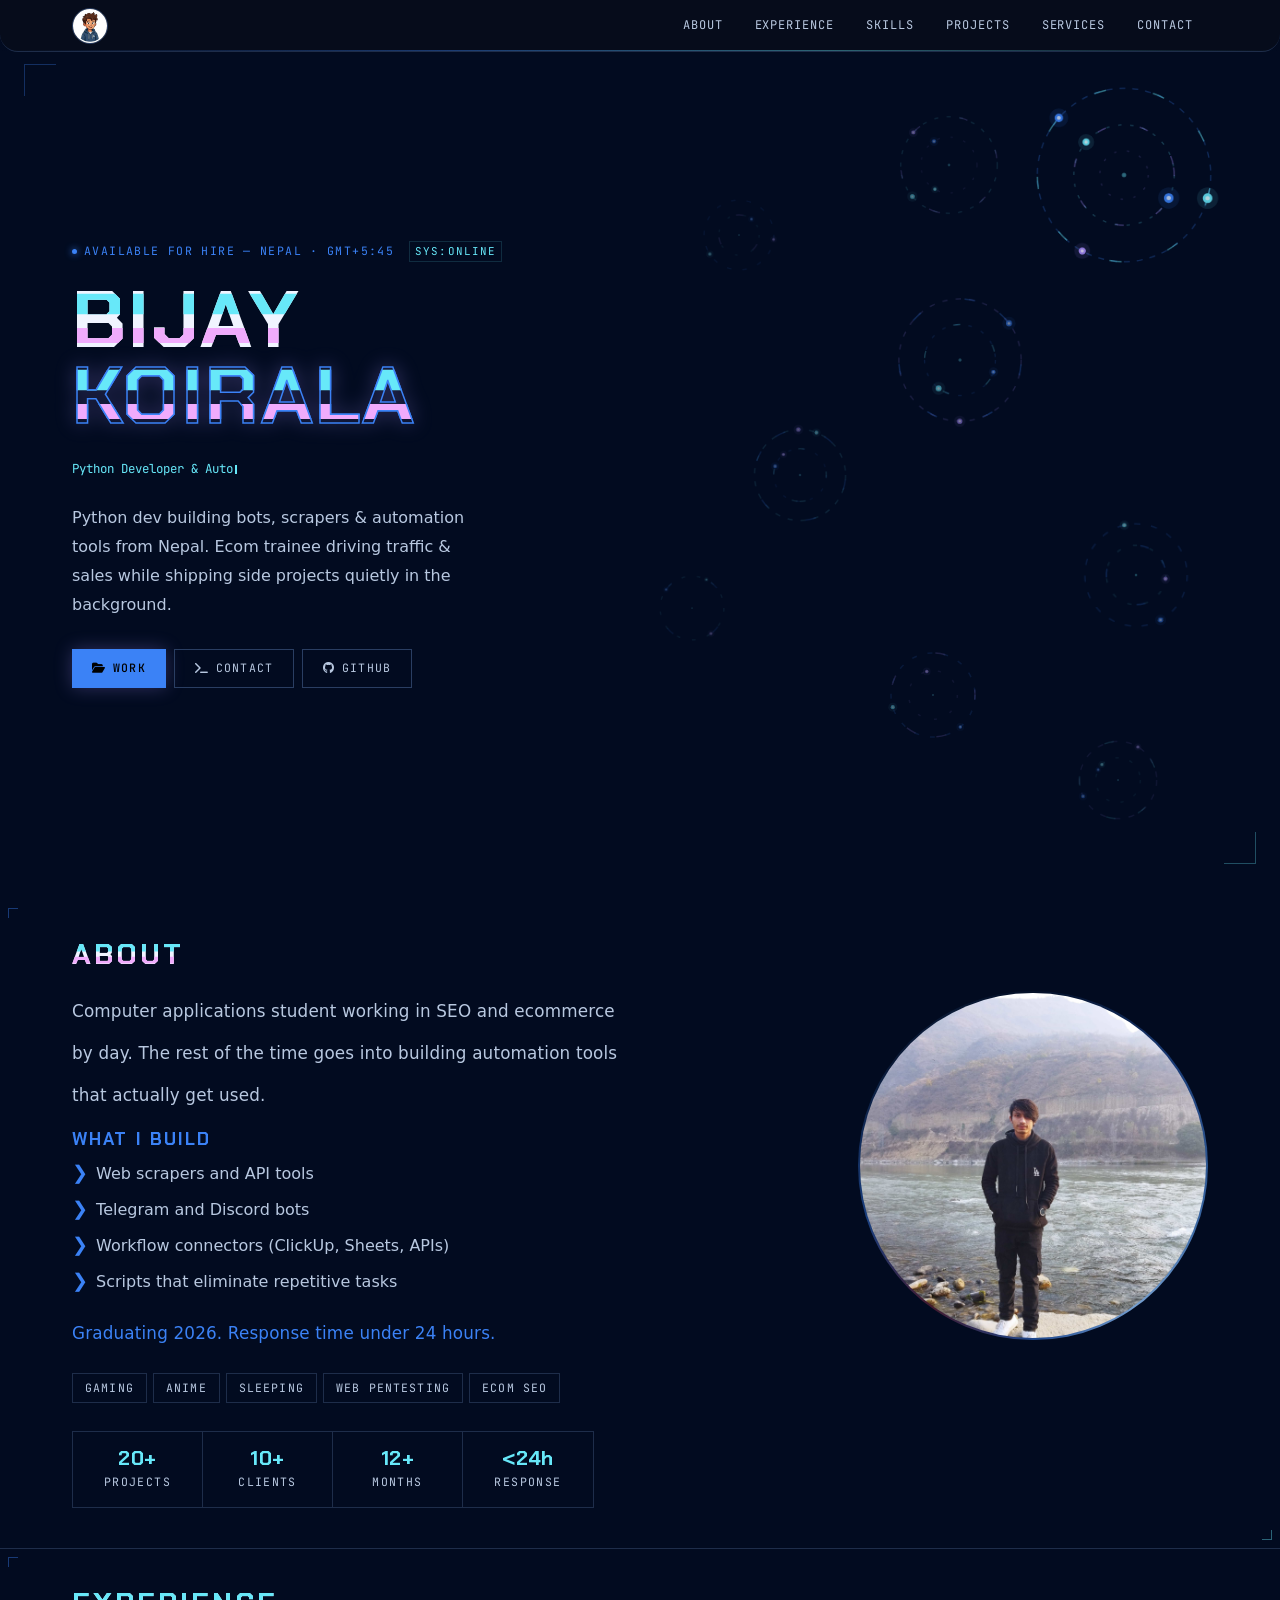
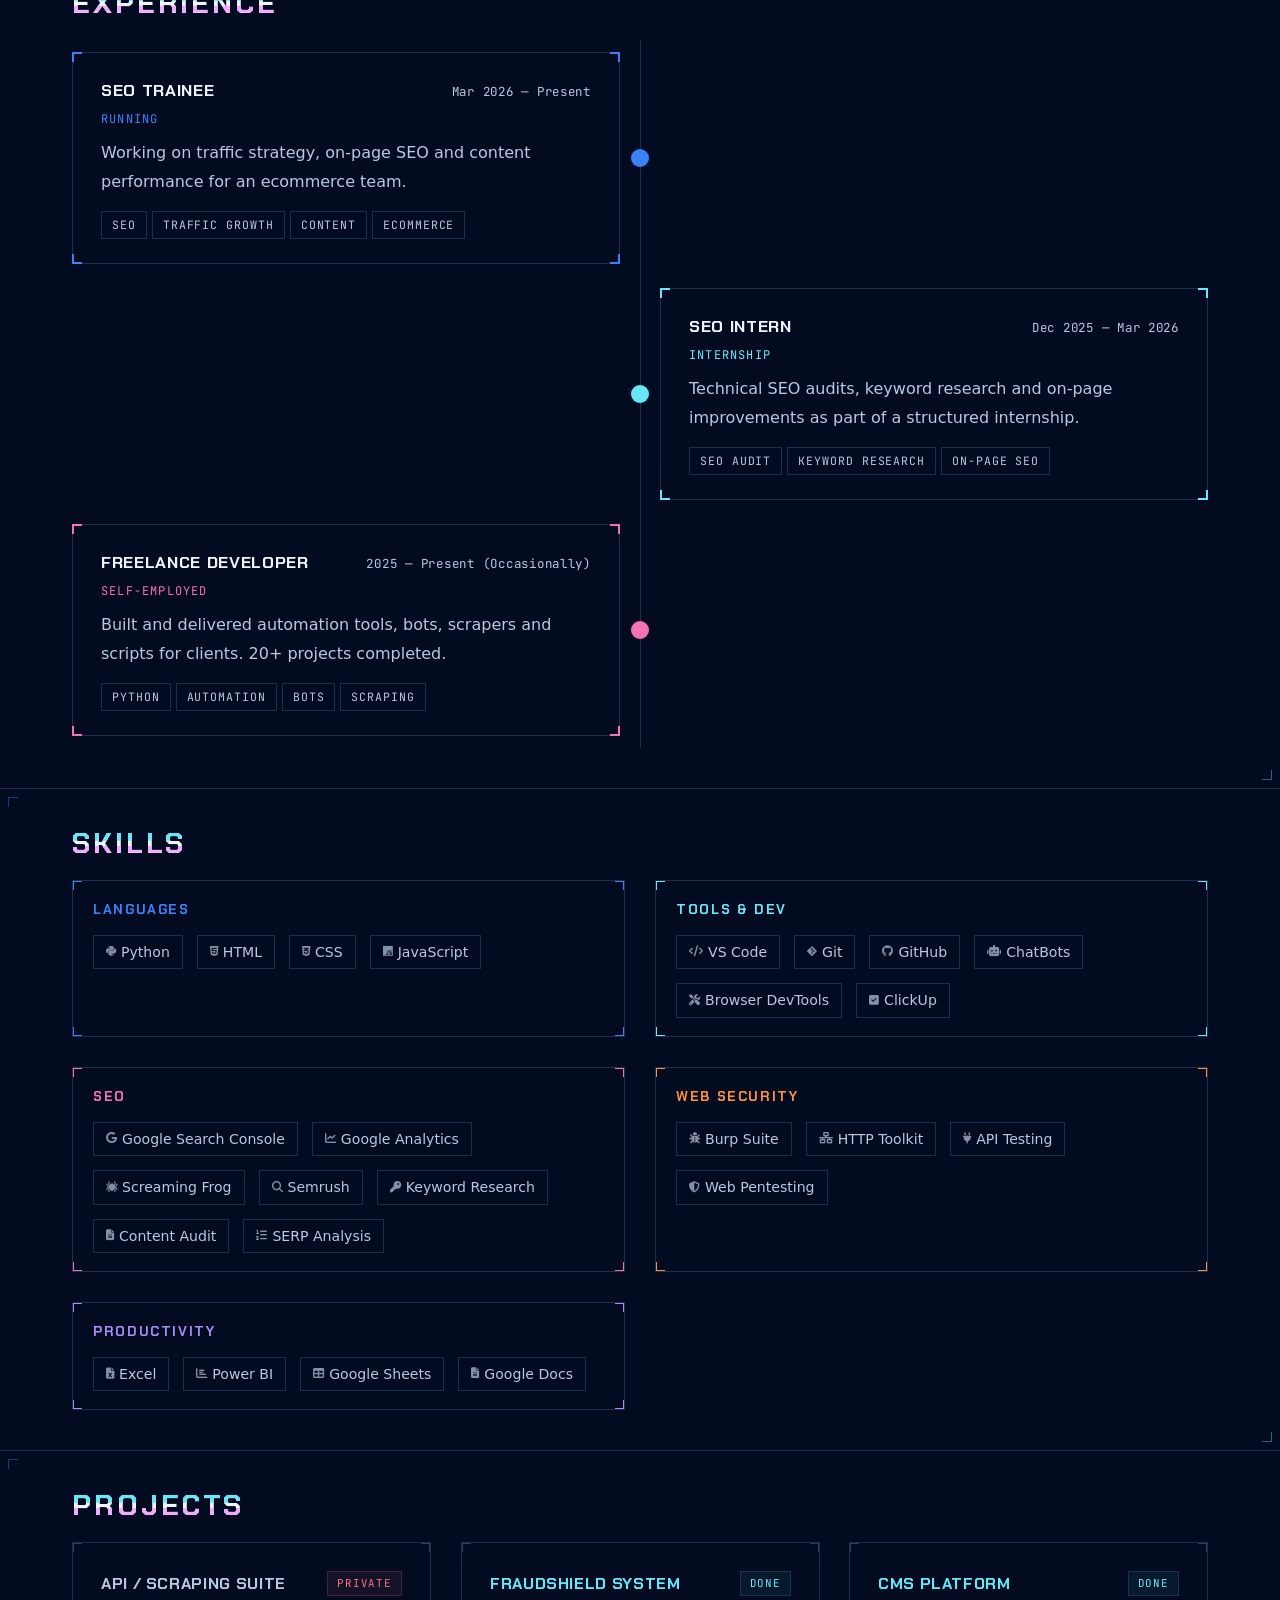
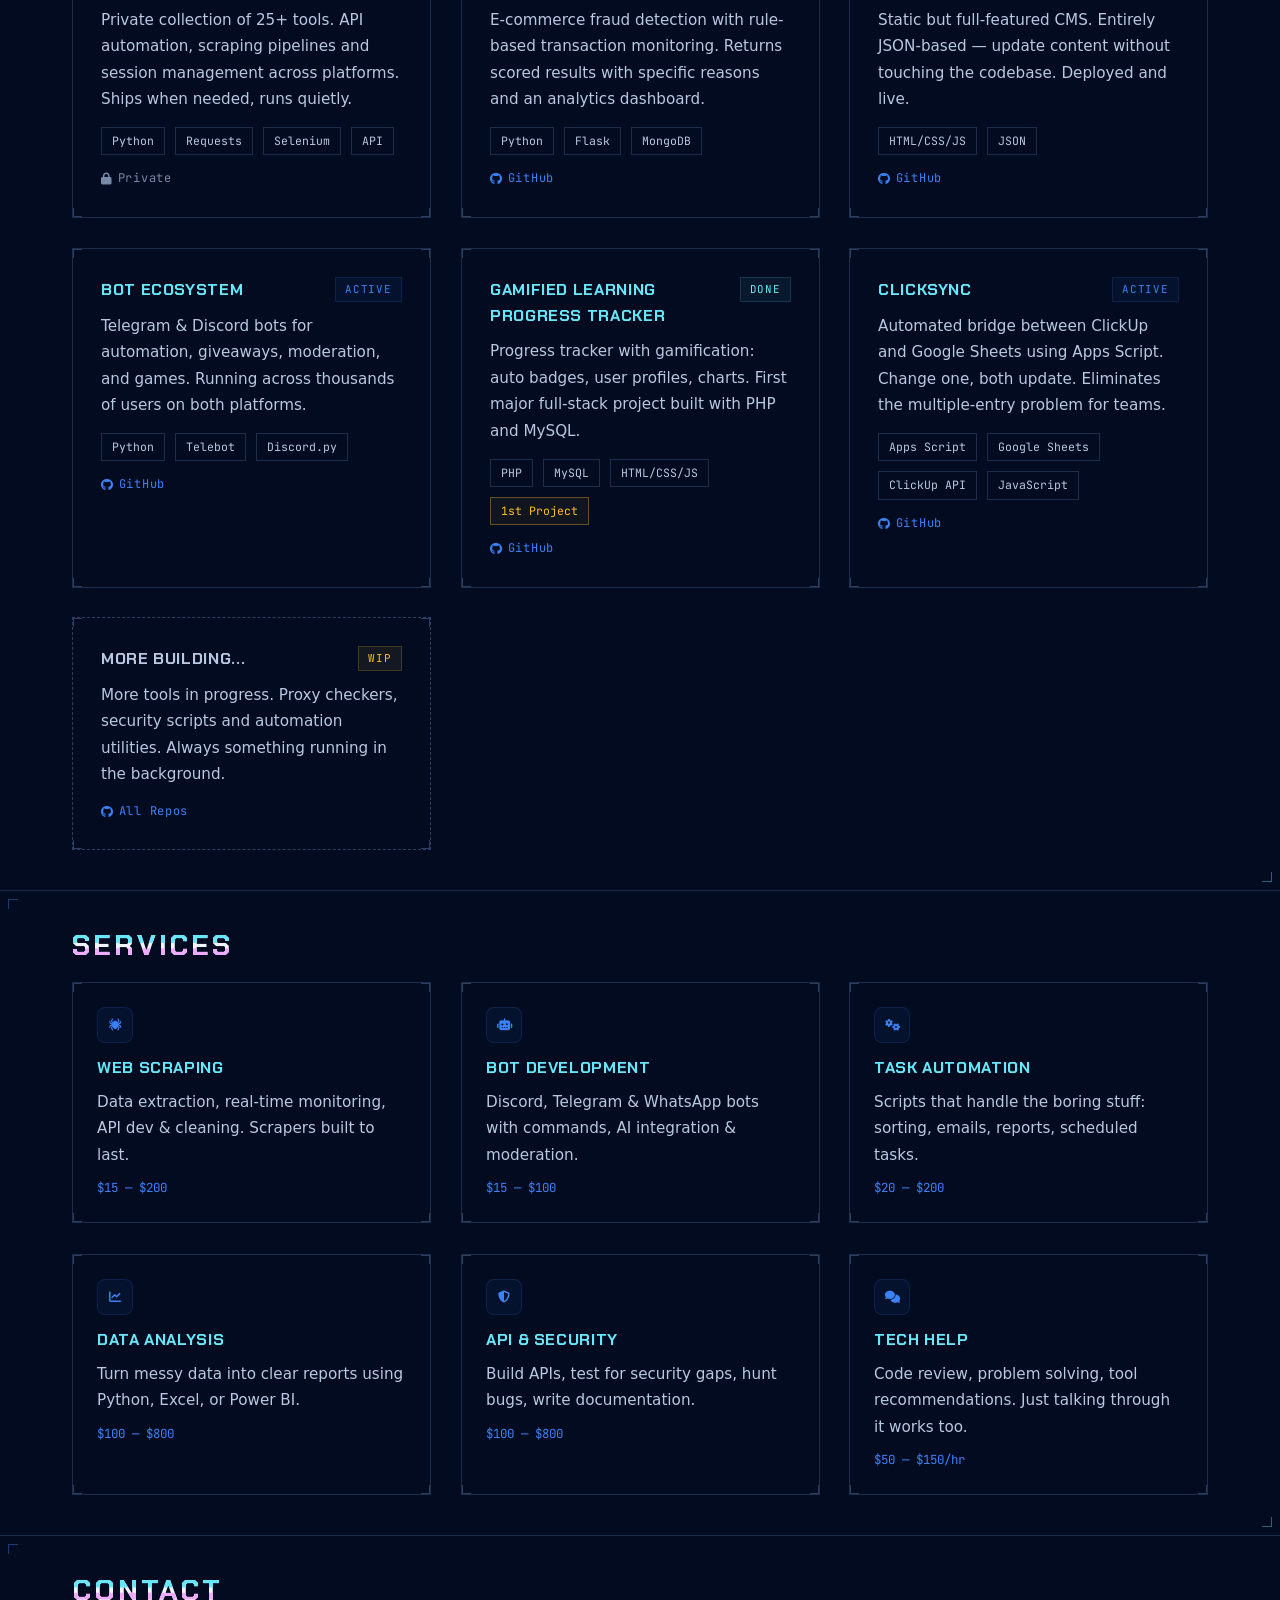
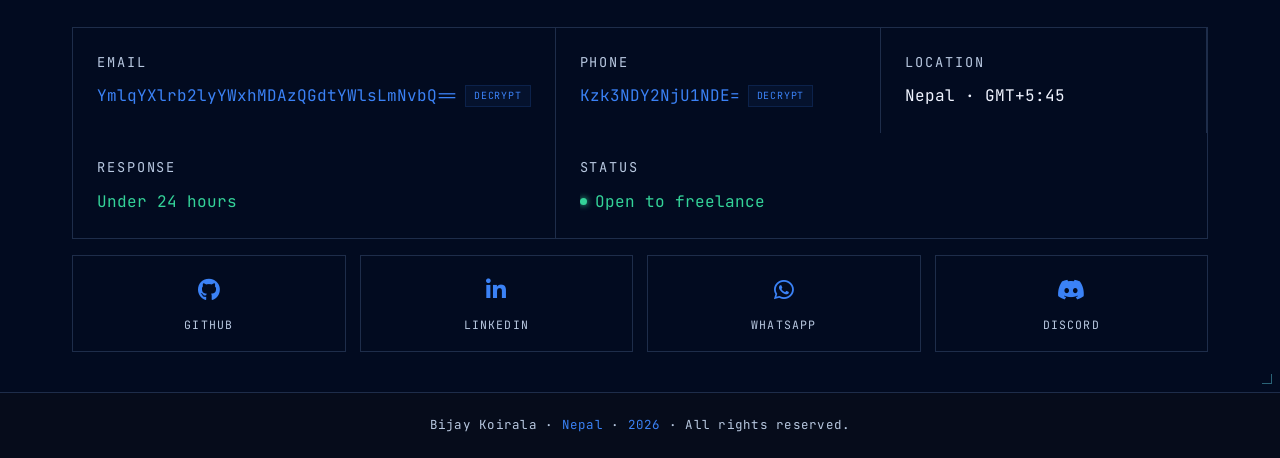
==== commit 6ce32fbd: "font issue" ====
--- a/index.html
+++ b/index.html
@@ -149,9 +149,9 @@
   <!-- Full stylesheet — render-blocking but small (8 KB), prevents CLS -->
   <link rel="stylesheet" href="assets/css/style.css">
 
-  <!-- Fonts — only display/mono fonts; body uses system stack -->
-  <link rel="stylesheet" href="https://fonts.googleapis.com/css2?family=Chakra+Petch:wght@700&family=JetBrains+Mono:wght@400&display=optional" media="print" onload="this.media='all'">
-  <noscript><link rel="stylesheet" href="https://fonts.googleapis.com/css2?family=Chakra+Petch:wght@700&family=JetBrains+Mono:wght@400&display=optional"></noscript>
+  <!-- Fonts — swap with metric-matched fallbacks to minimise CLS -->
+  <link rel="stylesheet" href="https://fonts.googleapis.com/css2?family=Chakra+Petch:wght@700&family=JetBrains+Mono:wght@400&display=swap" media="print" onload="this.media='all'">
+  <noscript><link rel="stylesheet" href="https://fonts.googleapis.com/css2?family=Chakra+Petch:wght@700&family=JetBrains+Mono:wght@400&display=swap"></noscript>
 
   <!-- Font Awesome subset — only icons used on this page (~2 KB vs ~31 KB) -->
   <link rel="stylesheet" href="assets/css/icons.css" media="print" onload="this.media='all'">
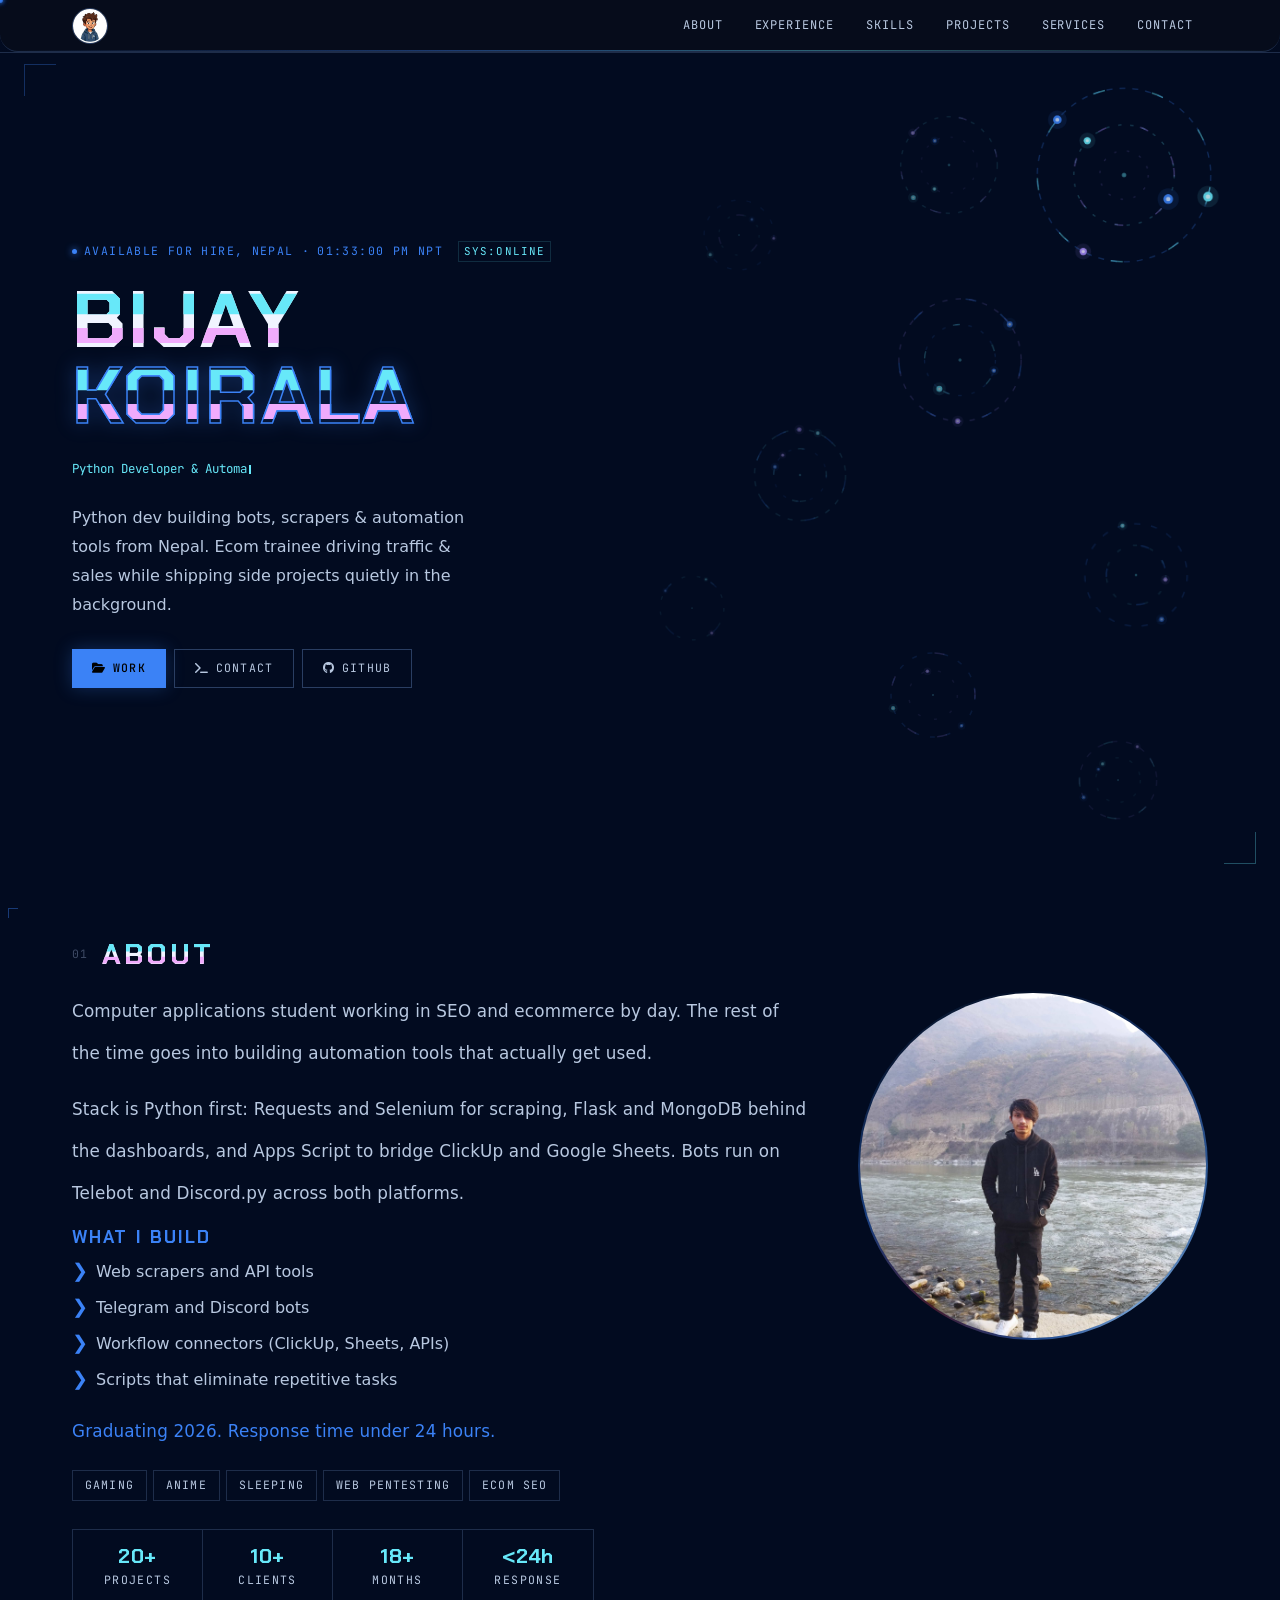
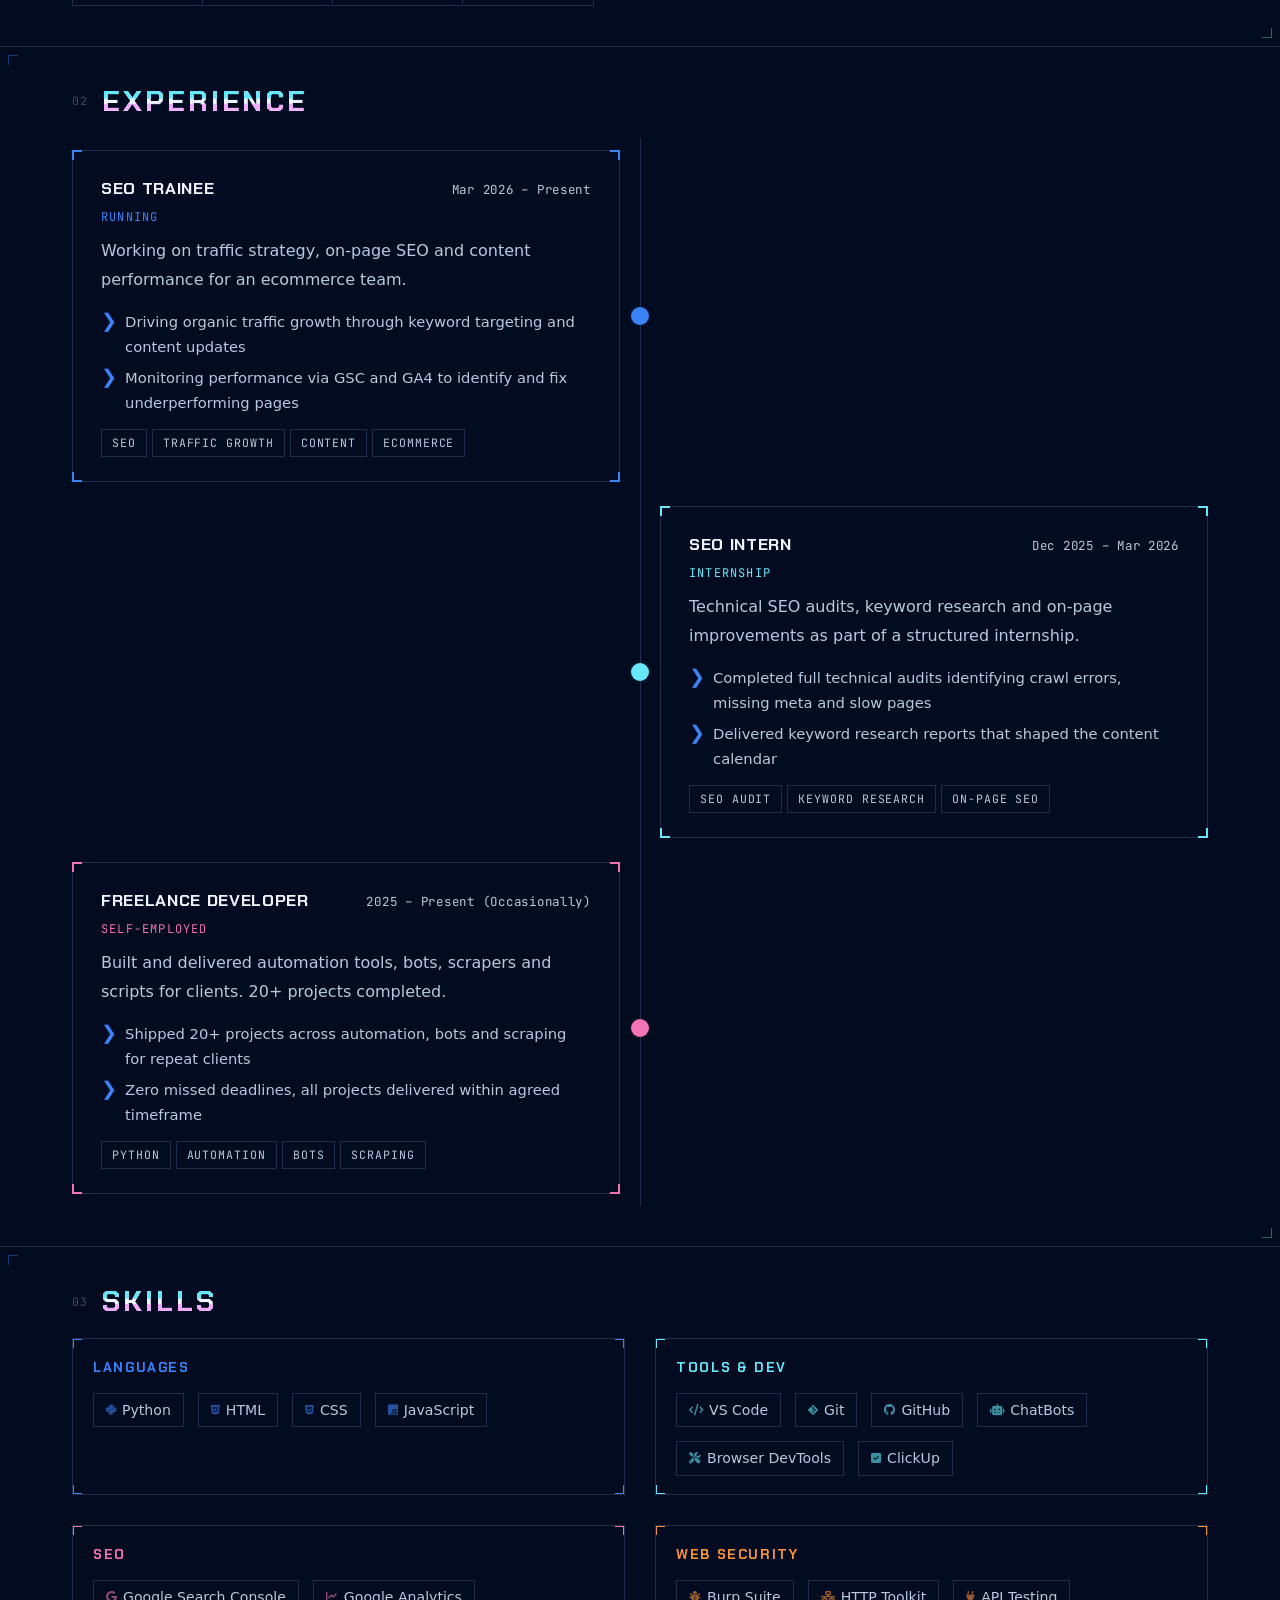
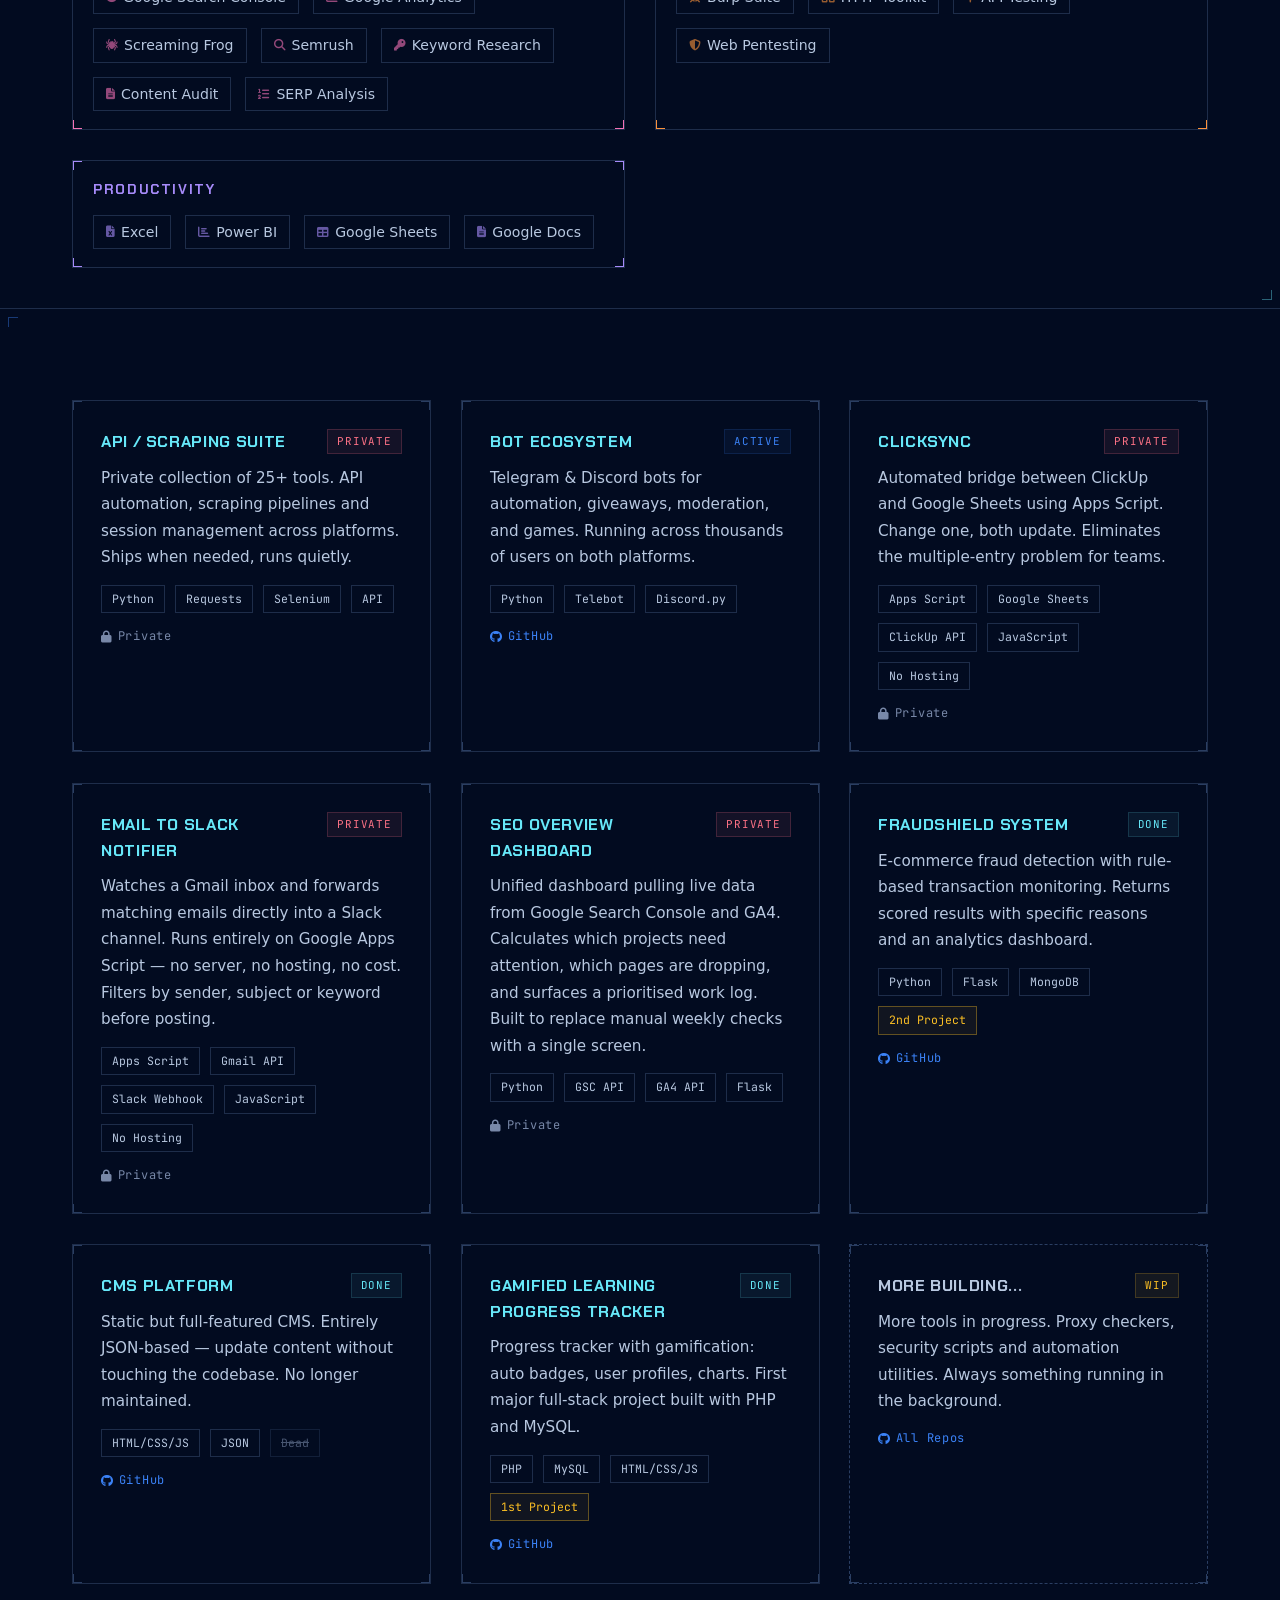
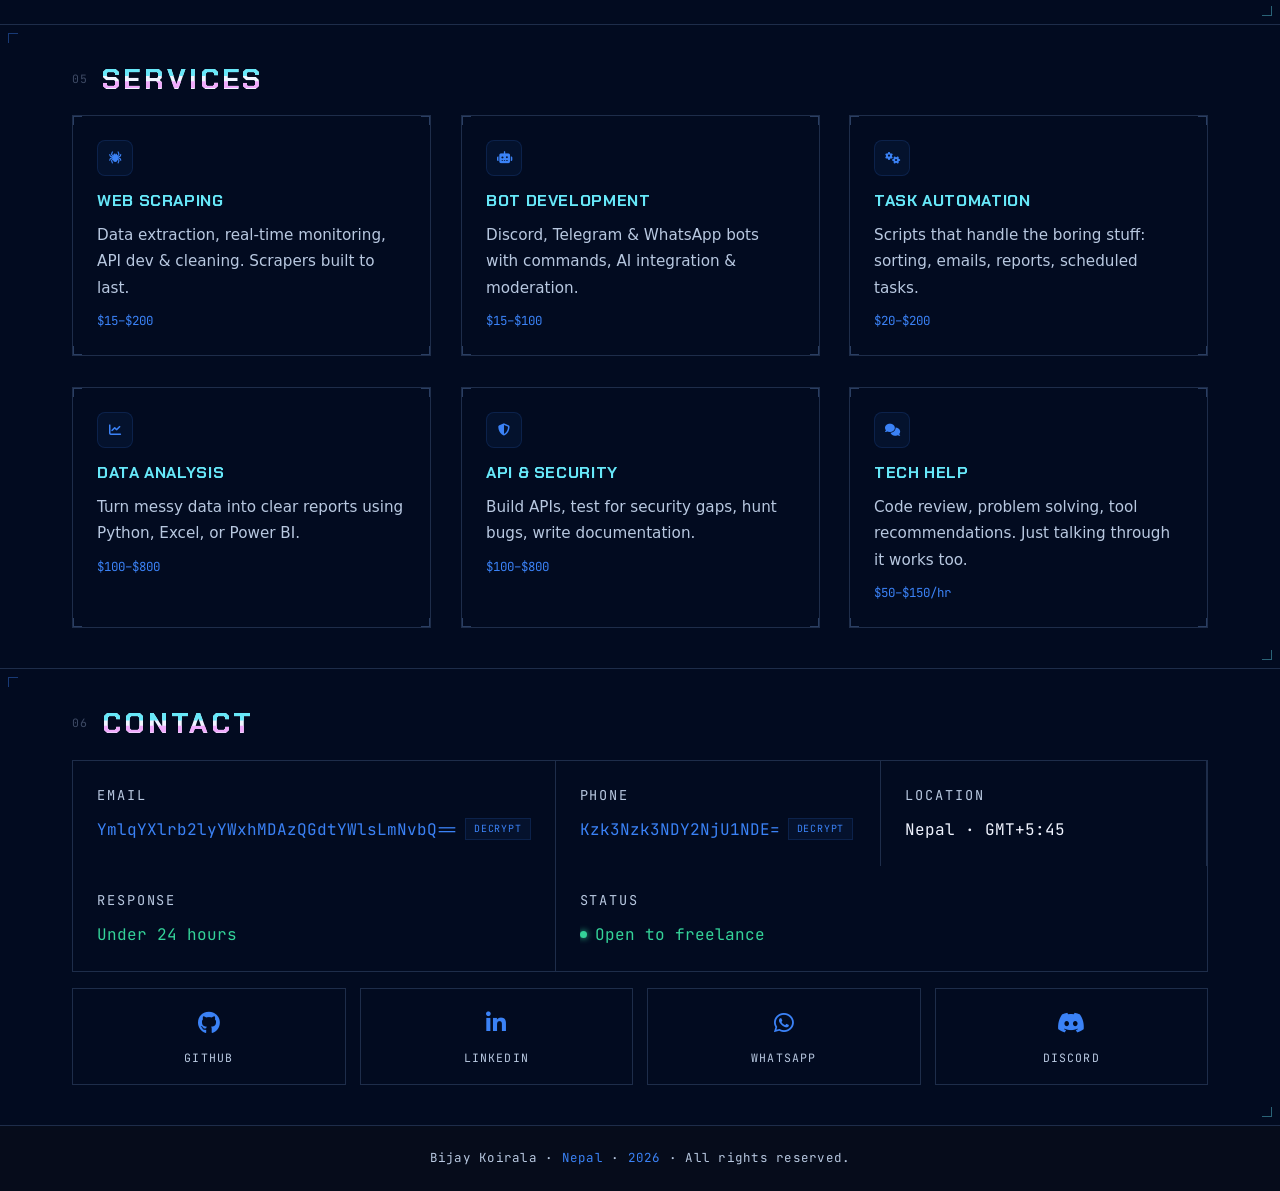
==== commit 3e535854: "#" ====
--- a/index.html
+++ b/index.html
@@ -5,31 +5,36 @@
   <meta name="viewport" content="width=device-width,initial-scale=1,viewport-fit=cover">
 
   <!-- Primary SEO -->
-  <title>Bijay Koirala | Python Developer & SEO Automation Specialist – Nepal</title>
-  <meta name="description" content="Bijay Koirala is a Python developer and SEO trainee from Nepal. Builds automation tools, bots, scrapers and workflow scripts. 20+ freelance projects delivered. Available for hire.">
+  <title>Bijay Koirala | Python & Automation Developer, SEO Specialist, Nepal</title>
+  <meta name="description" content="Hire Bijay Koirala, a Python developer from Nepal specializing in automation tools and web scraping with 20+ projects and 10+ clients delivered.">
   <meta name="keywords" content="Bijay Koirala, Python developer Nepal, automation developer, web scraping Nepal, SEO specialist Nepal, bot developer, freelance developer Nepal, ClickUp automation">
   <meta name="author" content="Bijay Koirala">
   <meta name="robots" content="index, follow, max-snippet:-1, max-image-preview:large, max-video-preview:-1">
   <meta name="theme-color" content="#020b20">
   <meta name="color-scheme" content="dark">
   <link rel="canonical" href="https://bijaykoirala0.com.np/">
+  <link rel="sitemap" type="application/xml" href="/sitemap.xml">
   <link rel="icon" type="image/x-icon" href="favicon_io/favicon.ico">
   <link rel="apple-touch-icon" href="favicon_io/apple-touch-icon.png">
 
   <!-- Open Graph / Social -->
   <meta property="og:type" content="website">
   <meta property="og:url" content="https://bijaykoirala0.com.np">
-  <meta property="og:title" content="Bijay Koirala | Python Developer & SEO Automation Specialist">
-  <meta property="og:description" content="Python developer from Nepal. Builds automation tools, bots and scrapers. SEO trainee with 20+ freelance projects delivered.">
+  <meta property="og:title" content="Bijay Koirala | Python & Automation Developer, SEO Specialist, Nepal">
+  <meta property="og:description" content="Hire Bijay Koirala, a Python developer from Nepal specializing in automation tools and web scraping with 20+ projects and 10+ clients delivered.">
   <meta property="og:image" content="https://bijaykoirala0.com.np/assets/image/profile.webp">
+  <meta property="og:image:width" content="400">
+  <meta property="og:image:height" content="400">
+  <meta property="og:image:type" content="image/webp">
   <meta property="og:locale" content="en_US">
+  <meta property="og:locale:alternate" content="en_GB">
   <meta property="og:site_name" content="Bijay Koirala Portfolio">
 
   <!-- Twitter Card -->
   <meta name="twitter:card" content="summary_large_image">
   <meta name="twitter:url" content="https://bijaykoirala0.com.np">
-  <meta name="twitter:title" content="Bijay Koirala | Python Developer & SEO Automation Specialist">
-  <meta name="twitter:description" content="Python developer from Nepal. Automation tools, bots and scrapers. 20+ freelance projects.">
+  <meta name="twitter:title" content="Bijay Koirala | Python & Automation Developer, SEO Specialist, Nepal">
+  <meta name="twitter:description" content="Hire Bijay Koirala, a Python developer from Nepal specializing in automation tools and web scraping with 20+ projects and 10+ clients delivered.">
   <meta name="twitter:image" content="https://bijaykoirala0.com.np/assets/image/profile.webp">
 
   <!-- Schema — Person + WebSite -->
@@ -44,14 +49,14 @@
         "url": "https://bijaykoirala0.com.np",
         "image": "https://bijaykoirala0.com.np/assets/image/profile.webp",
         "jobTitle": "Python Developer & SEO Specialist",
-        "description": "Python developer from Nepal specialising in automation tools, web scraping, bots and SEO. Currently training on an ecommerce team.",
+        "description": "Python developer from Nepal specializing in automation tools, web scraping, bots and SEO. Currently training on an ecommerce team.",
         "email": "bijaykoirala003@gmail.com",
         "address": {
           "@type": "PostalAddress",
           "addressCountry": "NP",
           "addressLocality": "Nepal"
         },
-        "knowsAbout": ["Python", "Web Scraping", "SEO", "Automation", "Bot Development", "API Integration", "Google Search Console"],
+        "knowsAbout": ["Python", "Web Scraping", "SEO", "Automation", "Bot Development", "API Integration", "Google Search Console", "Flask", "MongoDB", "Telegram Bots", "Discord Bots", "Data Analysis", "Power BI"],
         "sameAs": [
           "https://github.com/bijay085",
           "https://www.linkedin.com/in/bijay-koirala/"
@@ -62,7 +67,8 @@
         "@id": "https://bijaykoirala0.com.np/#website",
         "url": "https://bijaykoirala0.com.np",
         "name": "Bijay Koirala Portfolio",
-        "description": "Portfolio of Bijay Koirala — Python developer and SEO specialist from Nepal.",
+        "description": "Portfolio of Bijay Koirala, Python developer and SEO specialist from Nepal.",
+        "inLanguage": "en",
         "publisher": { "@id": "https://bijaykoirala0.com.np/#person" }
       },
       {
@@ -86,7 +92,7 @@
           {
             "@type": "ListItem", "position": 2,
             "name": "CMS Platform",
-            "description": "Static full-featured CMS. Entirely JSON-based — update content without touching the codebase.",
+            "description": "Static full-featured CMS. Entirely JSON-based, update content without touching the codebase.",
             "url": "https://github.com/bijay085/Projects/tree/master/CMS%20Site"
           },
           {
@@ -100,6 +106,18 @@
             "name": "ClickSync",
             "description": "Automated two-way bridge between ClickUp and Google Sheets using Apps Script.",
             "url": "https://github.com/bijay085"
+          },
+          {
+            "@type": "ListItem", "position": 5,
+            "name": "Email to Slack Notifier",
+            "description": "Forwards matching Gmail emails to Slack via Google Apps Script. No server or hosting required.",
+            "url": "https://github.com/bijay085"
+          },
+          {
+            "@type": "ListItem", "position": 6,
+            "name": "SEO Overview Dashboard",
+            "description": "Unified dashboard pulling live Google Search Console and GA4 data with prioritised work log and page-level recommendations.",
+            "url": "https://bijaykoirala0.com.np"
           }
         ]
       },
@@ -112,7 +130,9 @@
           { "@type": "Offer", "itemOffered": { "@type": "Service", "name": "Web Scraping & Data Extraction", "description": "Data extraction, real-time monitoring, API development and data cleaning." }, "priceSpecification": { "@type": "PriceSpecification", "priceCurrency": "USD", "minPrice": 15, "maxPrice": 200 } },
           { "@type": "Offer", "itemOffered": { "@type": "Service", "name": "Bot Development", "description": "Discord, Telegram and WhatsApp bots with custom commands, AI integration and moderation." }, "priceSpecification": { "@type": "PriceSpecification", "priceCurrency": "USD", "minPrice": 15, "maxPrice": 100 } },
           { "@type": "Offer", "itemOffered": { "@type": "Service", "name": "Task Automation", "description": "Python scripts for file organisation, email automation, report generation and scheduled tasks." }, "priceSpecification": { "@type": "PriceSpecification", "priceCurrency": "USD", "minPrice": 20, "maxPrice": 200 } },
-          { "@type": "Offer", "itemOffered": { "@type": "Service", "name": "Data Analysis", "description": "Data cleaning, statistical analysis, visualisation and reporting using Python, Excel or Power BI." }, "priceSpecification": { "@type": "PriceSpecification", "priceCurrency": "USD", "minPrice": 100, "maxPrice": 800 } }
+          { "@type": "Offer", "itemOffered": { "@type": "Service", "name": "Data Analysis", "description": "Data cleaning, statistical analysis, visualisation and reporting using Python, Excel or Power BI." }, "priceSpecification": { "@type": "PriceSpecification", "priceCurrency": "USD", "minPrice": 100, "maxPrice": 800 } },
+          { "@type": "Offer", "itemOffered": { "@type": "Service", "name": "API & Security", "description": "API building, security testing, bug hunting and documentation." }, "priceSpecification": { "@type": "PriceSpecification", "priceCurrency": "USD", "minPrice": 100, "maxPrice": 800 } },
+          { "@type": "Offer", "itemOffered": { "@type": "Service", "name": "Tech Help", "description": "Problem solving, code review and tool recommendations, billed hourly." }, "priceSpecification": { "@type": "UnitPriceSpecification", "priceCurrency": "USD", "minPrice": 50, "maxPrice": 150, "unitText": "HOUR" } }
         ]
       }
     ]
@@ -130,6 +150,8 @@
     html{scroll-behavior:smooth}
     body{background:#020b20;color:var(--tx);font-family:var(--body);font-size:16px;line-height:1.6;overflow-x:hidden;-webkit-font-smoothing:antialiased}
     a{color:inherit;text-decoration:none}
+    .skip-link{position:absolute;left:-999px;top:0;z-index:100;background:var(--vi);color:#fff;padding:10px 16px;border-radius:0 0 10px 0}
+    .skip-link:focus{left:0}
     #hdr{position:fixed;top:0;left:0;right:0;z-index:50;height:52px;display:flex;align-items:center;justify-content:space-between;padding:0 24px;background:rgba(7,13,28,.96);backdrop-filter:blur(16px);border-bottom:1px solid var(--bdr);border-radius:0 0 18px 18px}
     #hero{min-height:100svh;display:flex;flex-direction:column;justify-content:center;padding:64px 24px 36px;position:relative;overflow:hidden}
     .hero-inner{position:relative;z-index:1;max-width:55%}
@@ -140,34 +162,43 @@
     .rv.on{opacity:1;transform:none}
     ::-webkit-scrollbar{width:2px}
     ::-webkit-scrollbar-thumb{background:var(--vi)}
-    /* fallback font metrics — match Chakra Petch so swap causes zero shift */
-    @font-face{font-family:'Chakra Petch Fallback';src:local('Arial');ascent-override:94%;descent-override:24%;line-gap-override:0%;size-adjust:102%}
-    /* fallback for JetBrains Mono */
-    @font-face{font-family:'JetBrains Mono Fallback';src:local('Courier New');ascent-override:83%;descent-override:20%;line-gap-override:0%;size-adjust:110%}
+    /* fallback @font-face rules live in assets/css/style.css */
   </style>
 
   <!-- Full stylesheet — render-blocking but small (8 KB), prevents CLS -->
   <link rel="stylesheet" href="assets/css/style.css">
 
   <!-- Fonts — swap with metric-matched fallbacks to minimise CLS -->
-  <link rel="stylesheet" href="https://fonts.googleapis.com/css2?family=Chakra+Petch:wght@700&family=JetBrains+Mono:wght@400&display=swap" media="print" onload="this.media='all'">
-  <noscript><link rel="stylesheet" href="https://fonts.googleapis.com/css2?family=Chakra+Petch:wght@700&family=JetBrains+Mono:wght@400&display=swap"></noscript>
+  <link rel="stylesheet" href="https://fonts.googleapis.com/css2?family=Chakra+Petch:wght@700&family=Inter:wght@400;500&family=JetBrains+Mono:wght@400&display=swap" media="print" onload="this.media='all'">
+  <noscript><link rel="stylesheet" href="https://fonts.googleapis.com/css2?family=Chakra+Petch:wght@700&family=Inter:wght@400;500&family=JetBrains+Mono:wght@400&display=swap"></noscript>
 
   <!-- Font Awesome subset — only icons used on this page (~2 KB vs ~31 KB) -->
-  <link rel="stylesheet" href="assets/css/icons.css" media="print" onload="this.media='all'">
+  <link rel="preload" href="assets/css/icons.css" as="style" onload="this.rel='stylesheet'">
   <noscript><link rel="stylesheet" href="assets/css/icons.css"></noscript>
 
   <!-- Preload LCP image -->
   <link rel="preload" href="assets/image/profile.webp" as="image" type="image/webp" fetchpriority="high">
 
   <!-- Inline site data — eliminates fetch waterfall on mobile -->
-  <script>window.__D={"personal":{"name":"Bijay Koirala","title":"Python Developer & Automation Enthusiast","email":"bijaykoirala003@gmail.com","phone":"+9746665541","location":"Nepal","timezone":"GMT+5:45","website":"https://bijaykoirala0.com.np","available":true,"languages":["English","Nepali","Hindi"],"interests":["Bot Building","Cyber Security","Data Analysis","Gaming","Anime"],"tagline":"Python dev building bots, scrapers & automation tools from Nepal"},"social":{"github":"https://github.com/bijay085","linkedin":"https://www.linkedin.com/in/bijay-koirala/","whatsapp":"https://wa.me/9746665541","twitter":"https://twitter.com/bijaykoirala","discord":"https://discord.com/users/1346023819810443336","telegram":"https://t.me/flamemodparadise"},"skills":{"Languages":[{"name":"Python","level":1,"icon":"fab fa-python"},{"name":"HTML","level":1,"icon":"fab fa-html5"},{"name":"CSS","level":1,"icon":"fab fa-css3-alt"},{"name":"JavaScript","level":1,"icon":"fab fa-js"}],"Tools & Dev":[{"name":"VS Code","level":1,"icon":"fas fa-code"},{"name":"Git","level":1,"icon":"fab fa-git-alt"},{"name":"GitHub","level":1,"icon":"fab fa-github"},{"name":"ChatBots","level":1,"icon":"fas fa-robot"},{"name":"Browser DevTools","level":1,"icon":"fas fa-tools"},{"name":"ClickUp","level":1,"icon":"fas fa-check-square"}],"SEO":[{"name":"Google Search Console","level":1,"icon":"fab fa-google"},{"name":"Google Analytics","level":1,"icon":"fas fa-chart-line"},{"name":"Screaming Frog","level":1,"icon":"fas fa-spider"},{"name":"Semrush","level":1,"icon":"fas fa-search"},{"name":"Keyword Research","level":1,"icon":"fas fa-key"},{"name":"Content Audit","level":1,"icon":"fas fa-file-alt"},{"name":"SERP Analysis","level":1,"icon":"fas fa-list-ol"}],"Web Security":[{"name":"Burp Suite","level":1,"icon":"fas fa-bug"},{"name":"HTTP Toolkit","level":1,"icon":"fas fa-network-wired"},{"name":"API Testing","level":1,"icon":"fas fa-plug"},{"name":"Web Pentesting","level":1,"icon":"fas fa-shield-alt"}],"Productivity":[{"name":"Excel","level":1,"icon":"fas fa-file-excel"},{"name":"Power BI","level":1,"icon":"fas fa-chart-bar"},{"name":"Google Sheets","level":1,"icon":"fas fa-table"},{"name":"Google Docs","level":1,"icon":"fas fa-file-alt"}]},"projects":[{"id":2,"title":"API / Scraping Suite","category":"automation","description":"Private collection of 25+ tools. API automation, scraping pipelines and session management across platforms. Ships when needed, runs quietly.","technologies":["Python","Requests","Selenium","API"],"github":null,"demo":null,"status":"active","date":"2025-01","featured":true,"private":true},{"id":5,"title":"FraudShield System","category":"web","description":"E-commerce fraud detection with rule-based transaction monitoring. Returns scored results with specific reasons and an analytics dashboard.","technologies":["Python","Flask","MongoDB"],"github":"https://github.com/bijay085/FraudShield-Project","demo":null,"status":"completed","date":"2025-09","featured":true,"private":false},{"id":3,"title":"CMS Platform","category":"web","description":"Static but full-featured CMS. Entirely JSON-based — update content without touching the codebase. Deployed and live.","technologies":["HTML/CSS/JS","JSON"],"github":"https://github.com/bijay085/Projects/tree/master/CMS%20Site","status":"completed","date":"2025-01","featured":true,"private":false,"demo":null},{"id":6,"title":"Bot Ecosystem","category":"bot","description":"Telegram & Discord bots for automation, giveaways, moderation, and games. Running across thousands of users on both platforms.","technologies":["Python","Telebot","Discord.py"],"github":"https://github.com/bijay085/Projects/tree/master/Bots","demo":null,"status":"active","date":"2024-02","featured":false,"private":false},{"id":4,"title":"Gamified Learning Progress Tracker","category":"web","description":"Progress tracker with gamification: auto badges, user profiles, charts. First major full-stack project built with PHP and MySQL.","technologies":["PHP","MySQL","HTML/CSS/JS"],"github":"https://github.com/bijay085/Projects/tree/master/Gamified%20Learning%20Progress%20Tracker","demo":null,"status":"completed","date":"2023-10","featured":false,"private":false,"tags":["1st Project"]},{"id":7,"title":"ClickSync","category":"automation","description":"Automated bridge between ClickUp and Google Sheets using Apps Script. Change one, both update. Eliminates the multiple-entry problem for teams.","technologies":["Apps Script","Google Sheets","ClickUp API","JavaScript"],"status":"active","private":false,"featured":true,"date":"2025-06","github":"https://github.com/bijay085","demo":null}],"services":[{"id":1,"title":"Web Scraping","icon":"fas fa-spider","description":"Data extraction, real-time monitoring, API dev & cleaning. Scrapers built to last.","features":["Data extraction","API development","Real-time monitoring","Data cleaning"],"price_range":"$15 — $200"},{"id":2,"title":"Bot Development","icon":"fas fa-robot","description":"Discord, Telegram & WhatsApp bots with commands, AI integration & moderation.","features":["Custom commands","AI integration","Auto-moderation","Analytics"],"price_range":"$15 — $100"},{"id":3,"title":"Task Automation","icon":"fas fa-cogs","description":"Scripts that handle the boring stuff: sorting, emails, reports, scheduled tasks.","features":["File organising","Email automation","Report generation","Scheduled tasks"],"price_range":"$20 — $200"},{"id":4,"title":"Data Analysis","icon":"fas fa-chart-line","description":"Turn messy data into clear reports using Python, Excel, or Power BI.","features":["Data cleaning","Statistical analysis","Visualisation","Reporting"],"price_range":"$100 — $800"},{"id":5,"title":"API & Security","icon":"fas fa-shield-alt","description":"Build APIs, test for security gaps, hunt bugs, write documentation.","features":["API building","Security testing","Bug hunting","Documentation"],"price_range":"$100 — $800"},{"id":6,"title":"Tech Help","icon":"fas fa-comments","description":"Code review, problem solving, tool recommendations. Just talking through it works too.","features":["Problem solving","Code review","Tool recommendations","Learning together"],"price_range":"$50 — $150/hr"}],"experience":[{"role":"SEO Trainee","company":"Running","date":"Mar 2026 — Present","color":"vi","description":"Working on traffic strategy, on-page SEO and content performance for an ecommerce team.","tags":["SEO","Traffic Growth","Content","Ecommerce"]},{"role":"SEO Intern","company":"Internship","date":"Dec 2025 — Mar 2026","color":"cy","description":"Technical SEO audits, keyword research and on-page improvements as part of a structured internship.","tags":["SEO Audit","Keyword Research","On-page SEO"]},{"role":"Freelance Developer","company":"Self-employed","date":"2025 — Present (Occasionally)","color":"pk","description":"Built and delivered automation tools, bots, scrapers and scripts for clients. 20+ projects completed.","tags":["Python","Automation","Bots","Scraping"]}],"stats":{"projects_completed":20,"clients_served":10,"months_experience":12,"response_time":"< 24h","availability":"Available for hire"},"contact":{"email_b64":"YmlqYXlrb2lyYWxhMDAzQGdtYWlsLmNvbQ==","phone_b64":"Kzk3NDY2NjU1NDE=","email_real":"bijaykoirala003@gmail.com","phone_real":"+9746665541","location":"Nepal","timezone":"GMT+5:45","response":"Under 24 hours","status":"Open to freelance","socials":[{"name":"GitHub","url":"https://github.com/bijay085","icon":"fab fa-github"},{"name":"LinkedIn","url":"https://www.linkedin.com/in/bijay-koirala/","icon":"fab fa-linkedin"},{"name":"WhatsApp","url":"https://wa.me/9746665541","icon":"fab fa-whatsapp"},{"name":"Discord","url":"https://discord.com/users/1346023819810443336","icon":"fab fa-discord"}]}};</script>
+  <script>window.__D={"personal":{"name":"Bijay Koirala","title":"Python Developer & Automation Enthusiast","email":"bijaykoirala003@gmail.com","phone":"+9779746665541","location":"Nepal","timezone":"GMT+5:45","website":"https://bijaykoirala0.com.np","available":true,"languages":["English","Nepali","Hindi"],"interests":["Bot Building","Cyber Security","Data Analysis","Gaming","Anime"],"tagline":"Python dev building bots, scrapers & automation tools from Nepal"},"social":{"github":"https://github.com/bijay085","linkedin":"https://www.linkedin.com/in/bijay-koirala/","whatsapp":"https://wa.me/9779746665541","twitter":"https://twitter.com/bijaykoirala","discord":"https://discord.com/users/1346023819810443336","telegram":"https://t.me/flamemodparadise"},"skills":{"Languages":[{"name":"Python","level":1,"icon":"fab fa-python"},{"name":"HTML","level":1,"icon":"fab fa-html5"},{"name":"CSS","level":1,"icon":"fab fa-css3-alt"},{"name":"JavaScript","level":1,"icon":"fab fa-js"}],"Tools & Dev":[{"name":"VS Code","level":1,"icon":"fas fa-code"},{"name":"Git","level":1,"icon":"fab fa-git-alt"},{"name":"GitHub","level":1,"icon":"fab fa-github"},{"name":"ChatBots","level":1,"icon":"fas fa-robot"},{"name":"Browser DevTools","level":1,"icon":"fas fa-tools"},{"name":"ClickUp","level":1,"icon":"fas fa-check-square"}],"SEO":[{"name":"Google Search Console","level":1,"icon":"fab fa-google"},{"name":"Google Analytics","level":1,"icon":"fas fa-chart-line"},{"name":"Screaming Frog","level":1,"icon":"fas fa-spider"},{"name":"Semrush","level":1,"icon":"fas fa-search"},{"name":"Keyword Research","level":1,"icon":"fas fa-key"},{"name":"Content Audit","level":1,"icon":"fas fa-file-alt"},{"name":"SERP Analysis","level":1,"icon":"fas fa-list-ol"}],"Web Security":[{"name":"Burp Suite","level":1,"icon":"fas fa-bug"},{"name":"HTTP Toolkit","level":1,"icon":"fas fa-network-wired"},{"name":"API Testing","level":1,"icon":"fas fa-plug"},{"name":"Web Pentesting","level":1,"icon":"fas fa-shield-alt"}],"Productivity":[{"name":"Excel","level":1,"icon":"fas fa-file-excel"},{"name":"Power BI","level":1,"icon":"fas fa-chart-bar"},{"name":"Google Sheets","level":1,"icon":"fas fa-table"},{"name":"Google Docs","level":1,"icon":"fas fa-file-alt"}]},"projects":[
+{"id":2,"title":"API / Scraping Suite","category":"automation","description":"Private collection of 25+ tools. API automation, scraping pipelines and session management across platforms. Ships when needed, runs quietly.","technologies":["Python","Requests","Selenium","API"],"github":null,"demo":null,"status":"active","date":"2025-01","featured":true,"private":true},
+{"id":6,"title":"Bot Ecosystem","category":"bot","description":"Telegram & Discord bots for automation, giveaways, moderation, and games. Running across thousands of users on both platforms.","technologies":["Python","Telebot","Discord.py"],"github":"https://github.com/bijay085/Projects/tree/master/Bots","demo":null,"status":"active","date":"2024-02","featured":false,"private":false},
+{"id":7,"title":"ClickSync","category":"automation","description":"Automated bridge between ClickUp and Google Sheets using Apps Script. Change one, both update. Eliminates the multiple-entry problem for teams.","technologies":["Apps Script","Google Sheets","ClickUp API","JavaScript"],"status":"active","private":true,"featured":true,"date":"2025-06","github":null,"demo":null,"tags":["No Hosting"]},
+{"id":8,"title":"Email to Slack Notifier","category":"automation","description":"Watches a Gmail inbox and forwards matching emails directly into a Slack channel. Runs entirely on Google Apps Script — no server, no hosting, no cost. Filters by sender, subject or keyword before posting.","technologies":["Apps Script","Gmail API","Slack Webhook","JavaScript"],"status":"completed","private":true,"featured":false,"date":"2025-11","github":null,"demo":null,"tags":["No Hosting"]},
+{"id":9,"title":"SEO Overview Dashboard","category":"web","description":"Unified dashboard pulling live data from Google Search Console and GA4. Calculates which projects need attention, which pages are dropping, and surfaces a prioritised work log. Built to replace manual weekly checks with a single screen.","technologies":["Python","GSC API","GA4 API","Flask"],"status":"active","private":true,"featured":true,"date":"2026-03","github":null,"demo":null},
+{"id":5,"title":"FraudShield System","category":"web","description":"E-commerce fraud detection with rule-based transaction monitoring. Returns scored results with specific reasons and an analytics dashboard.","technologies":["Python","Flask","MongoDB"],"github":"https://github.com/bijay085/FraudShield-Project","demo":null,"status":"completed","date":"2025-09","featured":true,"private":false,"tags":["2nd Project"]},
+{"id":3,"title":"CMS Platform","category":"web","description":"Static but full-featured CMS. Entirely JSON-based — update content without touching the codebase. No longer maintained.","technologies":["HTML/CSS/JS","JSON"],"github":"https://github.com/bijay085/Projects/tree/master/CMS%20Site","status":"completed","date":"2025-01","featured":false,"private":false,"demo":null,"tags":["Dead"]},
+{"id":4,"title":"Gamified Learning Progress Tracker","category":"web","description":"Progress tracker with gamification: auto badges, user profiles, charts. First major full-stack project built with PHP and MySQL.","technologies":["PHP","MySQL","HTML/CSS/JS"],"github":"https://github.com/bijay085/Projects/tree/master/Gamified%20Learning%20Progress%20Tracker","demo":null,"status":"completed","date":"2023-10","featured":false,"private":false,"tags":["1st Project"]}
+],"services":[{"id":1,"title":"Web Scraping","icon":"fas fa-spider","description":"Data extraction, real-time monitoring, API dev & cleaning. Scrapers built to last.","features":["Data extraction","API development","Real-time monitoring","Data cleaning"],"price_range":"$15–$200"},{"id":2,"title":"Bot Development","icon":"fas fa-robot","description":"Discord, Telegram & WhatsApp bots with commands, AI integration & moderation.","features":["Custom commands","AI integration","Auto-moderation","Analytics"],"price_range":"$15–$100"},{"id":3,"title":"Task Automation","icon":"fas fa-cogs","description":"Scripts that handle the boring stuff: sorting, emails, reports, scheduled tasks.","features":["File organising","Email automation","Report generation","Scheduled tasks"],"price_range":"$20–$200"},{"id":4,"title":"Data Analysis","icon":"fas fa-chart-line","description":"Turn messy data into clear reports using Python, Excel, or Power BI.","features":["Data cleaning","Statistical analysis","Visualisation","Reporting"],"price_range":"$100–$800"},{"id":5,"title":"API & Security","icon":"fas fa-shield-alt","description":"Build APIs, test for security gaps, hunt bugs, write documentation.","features":["API building","Security testing","Bug hunting","Documentation"],"price_range":"$100–$800"},{"id":6,"title":"Tech Help","icon":"fas fa-comments","description":"Code review, problem solving, tool recommendations. Just talking through it works too.","features":["Problem solving","Code review","Tool recommendations","Learning together"],"price_range":"$50–$150/hr"}],"experience":[{"role":"SEO Trainee","company":"Running","date":"Mar 2026 – Present","color":"vi","description":"Working on traffic strategy, on-page SEO and content performance for an ecommerce team.","bullets":["Driving organic traffic growth through keyword targeting and content updates","Monitoring performance via GSC and GA4 to identify and fix underperforming pages"],"tags":["SEO","Traffic Growth","Content","Ecommerce"]},{"role":"SEO Intern","company":"Internship","date":"Dec 2025 – Mar 2026","color":"cy","description":"Technical SEO audits, keyword research and on-page improvements as part of a structured internship.","bullets":["Completed full technical audits identifying crawl errors, missing meta and slow pages","Delivered keyword research reports that shaped the content calendar"],"tags":["SEO Audit","Keyword Research","On-page SEO"]},{"role":"Freelance Developer","company":"Self-employed","date":"2025 – Present (Occasionally)","color":"pk","description":"Built and delivered automation tools, bots, scrapers and scripts for clients. 20+ projects completed.","bullets":["Shipped 20+ projects across automation, bots and scraping for repeat clients","Zero missed deadlines, all projects delivered within agreed timeframe"],"tags":["Python","Automation","Bots","Scraping"]}],"stats":{"projects_completed":20,"clients_served":10,"freelance_start":"2025-06","response_time":"< 24h","availability":"Available for hire"},"contact":{"email_b64":"YmlqYXlrb2lyYWxhMDAzQGdtYWlsLmNvbQ==","phone_b64":"Kzk3Nzk3NDY2NjU1NDE=","email_real":"bijaykoirala003@gmail.com","phone_real":"+9779746665541","location":"Nepal","timezone":"GMT+5:45","response":"Under 24 hours","status":"Open to freelance","socials":[{"name":"GitHub","url":"https://github.com/bijay085","icon":"fab fa-github"},{"name":"LinkedIn","url":"https://www.linkedin.com/in/bijay-koirala/","icon":"fab fa-linkedin"},{"name":"WhatsApp","url":"https://wa.me/9779746665541","icon":"fab fa-whatsapp"},{"name":"Discord","url":"https://discord.com/users/1346023819810443336","icon":"fab fa-discord"}]}};</script>
 </head>
 <body>
 
+  <a href="#main-content" class="skip-link">Skip to content</a>
+  <div id="spr"></div>
+
   <!-- HEADER -->
   <header id="hdr">
-    <a href="/" class="logo"><img src="assets/image/icon.webp" alt="Bijay Koirala" class="logo-img"></a>
+    <a href="/" class="logo" data-text="BK"><img src="assets/image/icon.webp" alt="Bijay Koirala" class="logo-img" width="36" height="36"></a>
     <nav id="nav" aria-label="Primary navigation">
       <a href="#about">About</a>
       <a href="#experience">Experience</a>
@@ -176,7 +207,7 @@
       <a href="#services">Services</a>
       <a href="#contact">Contact</a>
     </nav>
-    <button id="tog" aria-label="menu"><span></span><span></span></button>
+    <button id="tog" aria-label="menu" aria-expanded="false" aria-controls="drawer"><span></span><span></span></button>
   </header>
 
   <div id="drawer">
@@ -203,7 +234,7 @@
     <div class="hero-inner">
 
       <div id="hStatus">
-        Available for hire — Nepal · GMT+5:45
+        Available for hire, Nepal · <span id="npTime">GMT+5:45</span>
         <span class="sys-badge">SYS:ONLINE</span>
       </div>
 
@@ -240,6 +271,8 @@
       <div class="about-left">
         <div id="aText" class="rv">
           <p>Computer applications student working in SEO and ecommerce by day. The rest of the time goes into building automation tools that actually get used.</p>
+
+          <p>Stack is Python first: Requests and Selenium for scraping, Flask and MongoDB behind the dashboards, and Apps Script to bridge ClickUp and Google Sheets. Bots run on Telebot and Discord.py across both platforms.</p>
 
           <p class="about-label">What I Build</p>
           <ul>
@@ -285,7 +318,7 @@
       <div id="aStats" class="rv">
         <div class="profile-wrap">
           <div class="profile-img">
-            <img src="assets/image/profile.webp" loading="lazy" decoding="async" width="400" height="400" alt="Bijay Koirala — Python Developer from Nepal">
+            <img src="assets/image/profile.webp" loading="lazy" decoding="async" width="400" height="400" alt="Bijay Koirala, Python Developer from Nepal">
           </div>
         </div>
       </div>
@@ -350,22 +383,22 @@
   <!-- NOSCRIPT FALLBACK — crawlers that don't render JS see this -->
   <noscript>
     <div style="font-family:sans-serif;padding:24px;color:#f0f4ff;background:#020b20;max-width:800px;margin:0 auto">
-      <h2>Bijay Koirala — Python Developer &amp; SEO Specialist, Nepal</h2>
+      <h2>Bijay Koirala, Python Developer &amp; SEO Specialist, Nepal</h2>
       <p>Python developer building bots, scrapers and automation tools. SEO trainee with 20+ freelance projects delivered.</p>
       <h3>Experience</h3>
       <ul>
-        <li>SEO Trainee — Running (Mar 2026 – Present)</li>
-        <li>SEO Intern — Internship (Dec 2025 – Mar 2026)</li>
-        <li>Freelance Developer — Self-employed (2025 – Present)</li>
+        <li>SEO Trainee at Running (Mar 2026 – Present)</li>
+        <li>SEO Intern, Internship (Dec 2025 – Mar 2026)</li>
+        <li>Freelance Developer, Self-employed (2025 – Present)</li>
       </ul>
       <h3>Skills</h3>
       <p>Python, HTML, CSS, JavaScript, Git, GitHub, VS Code, Google Search Console, Google Analytics, Screaming Frog, Semrush, Burp Suite, Excel, Power BI, Google Sheets, ClickUp</p>
       <h3>Projects</h3>
       <ul>
-        <li>FraudShield System — E-commerce fraud detection with rule-based transaction monitoring</li>
-        <li>CMS Platform — Static JSON-based CMS, deployed and live</li>
-        <li>Bot Ecosystem — Telegram &amp; Discord bots running across thousands of users</li>
-        <li>ClickSync — Two-way ClickUp ↔ Google Sheets automation via Apps Script</li>
+        <li>FraudShield System: E-commerce fraud detection with rule-based transaction monitoring</li>
+        <li>CMS Platform: Static JSON-based CMS, deployed and live</li>
+        <li>Bot Ecosystem: Telegram &amp; Discord bots running across thousands of users</li>
+        <li>ClickSync: Two-way ClickUp ↔ Google Sheets automation via Apps Script</li>
       </ul>
       <h3>Services</h3>
       <ul>
@@ -374,6 +407,7 @@
         <li>Task Automation ($20–$200)</li>
         <li>Data Analysis ($100–$800)</li>
         <li>API &amp; Security ($100–$800)</li>
+        <li>Tech Help ($50–$150/hr)</li>
       </ul>
       <h3>Contact</h3>
       <p>Email: bijaykoirala003@gmail.com | Location: Nepal (GMT+5:45) | <a href="https://github.com/bijay085">GitHub</a> | <a href="https://www.linkedin.com/in/bijay-koirala/">LinkedIn</a></p>
@@ -385,6 +419,11 @@
     <p>Bijay Koirala · <span>Nepal</span> · <span id="yr"></span> · All rights reserved.</p>
   </footer>
 
+  <button id="btt" aria-label="Back to top" title="Back to top">
+    <svg width="12" height="12" viewBox="0 0 12 12" fill="none" xmlns="http://www.w3.org/2000/svg">
+      <path d="M6 10V2M6 2L2 6M6 2L10 6" stroke="#3b82f6" stroke-width="1.5" stroke-linecap="round" stroke-linejoin="round"/>
+    </svg>
+  </button>
   <script src="assets/js/main.js" defer></script>
 </body>
 </html>
--- a/assets/css/style.css
+++ b/assets/css/style.css
@@ -1,12 +1,10 @@
 /* ── TOKENS ─────────────────────────────── */
 :root {
   --bg:   #070d1c;
-  --s1:   #070d1c;
-  --s2:   #0a1020;
-  --s3:   #141626;
   --bdr:  #1e2d4a;
   --bdr2: #2a3e62;
   --vi:   #3b82f6;
+  --cc:   #3b82f6;
   --cy:   #67e8f9;
   --pk:   #f0abfc;
   --v06:  rgba(59,130,246,.06);
@@ -125,6 +123,16 @@
 .rv-instant { opacity:1 !important; transform:none !important; }
 
 
+/* ── SCROLL PROGRESS ────────────────────── */
+#spr {
+  position:fixed; top:0; left:0; z-index:100;
+  height:2px; width:0%;
+  background:linear-gradient(90deg, var(--vi), var(--cy));
+  box-shadow:0 0 8px var(--vi);
+  transition:width .08s linear;
+  pointer-events:none;
+}
+
 /* ── HEADER ─────────────────────────────── */
 #hdr {
   position:fixed; top:0; left:0; right:0; z-index:50;
@@ -143,7 +151,7 @@
   opacity:.4;
 }
 
-.logo img, .logo-img img {
+.logo img {
   width:36px; height:36px;
   border-radius:50%;
   object-fit:cover;
@@ -151,13 +159,13 @@
   transition:border-color .2s;
   display:block;
 }
-.logo:hover img, .logo-img:hover img { border-color:var(--vi); }
+.logo:hover img { border-color:var(--vi); }
 .logo {
   font-family:var(--mono); font-size:.82rem; font-weight:500;
   color:var(--tx); letter-spacing:.06em;
   position:relative; cursor:default; user-select:none;
-}
-.logo-img { height:32px; width:32px; object-fit:contain; display:block; }
+  display:flex; align-items:center;
+}
 .logo::before,
 .logo::after {
   content:attr(data-text);
@@ -224,11 +232,14 @@
 
 /* mobile drawer */
 #drawer {
-  display:none; position:fixed; top:52px; left:0; right:0; z-index:49;
+  position:fixed; top:52px; left:0; right:0; z-index:49;
   background:rgba(7,13,28,.98); border-bottom:1px solid var(--bdr);
-  flex-direction:column; padding:6px 24px 18px;
-}
-#drawer.open { display:flex; }
+  flex-direction:column; padding:0 24px;
+  max-height:0; overflow:hidden;
+  transition:max-height .32s cubic-bezier(.4,0,.2,1), padding .32s;
+  display:flex;
+}
+#drawer.open { max-height:400px; padding:6px 24px 18px; }
 #drawer a {
   font-family:var(--mono); font-size:.7rem; letter-spacing:.1em; text-transform:uppercase;
   color:var(--tx2); padding:12px 0;
@@ -270,6 +281,11 @@
 
 .sh { display:flex; align-items:center; gap:10px; margin-bottom:22px; }
 .sh-n { font-family:var(--mono); font-size:.75rem; color:var(--tx3); letter-spacing:.1em; }
+.sh-num {
+  font-family:var(--mono); font-size:.72rem; letter-spacing:.1em;
+  color:var(--tx3); opacity:.5; margin-right:4px;
+  user-select:none;
+}
 .sh-t {
   font-family:var(--dsp); font-weight:700;
   font-size:clamp(1.2rem,2.5vw,1.8rem);
@@ -365,7 +381,7 @@
 #hName .n2 {
   display:block; color:transparent;
   -webkit-text-stroke:1.5px var(--vi);
-  filter:drop-shadow(0 0 10px rgba(167,139,250,.35));
+  filter:drop-shadow(0 0 10px rgba(59,130,246,.35));
 }
 
 #hRole {
@@ -391,8 +407,8 @@
   letter-spacing:.1em; text-transform:uppercase;
   cursor:pointer; transition:all .18s; white-space:nowrap; border:none;
 }
-.btn-solid { background:var(--vi); color:#000; font-weight:500; box-shadow:0 0 18px rgba(167,139,250,.28); }
-.btn-solid:hover { opacity:.82; box-shadow:0 0 26px rgba(167,139,250,.5); }
+.btn-solid { background:var(--vi); color:#000; font-weight:500; box-shadow:0 0 18px rgba(59,130,246,.28); }
+.btn-solid:hover { opacity:.82; box-shadow:0 0 26px rgba(59,130,246,.5); }
 .btn-line { background:transparent; color:var(--tx2); border:1px solid var(--bdr2); }
 .btn-line:hover { border-color:var(--vi); color:var(--vi); }
 
@@ -415,7 +431,7 @@
 }
 
 #aText {
-  width:75%;
+  width:100%;
 }
 
 .grad-line { color:var(--vi) !important; }
@@ -499,7 +515,6 @@
   width:60%;
   max-width: 25rem;
   max-height: 25rem;
-  justify-content: center;
   aspect-ratio:1/1;
   border-radius:50%;
   flex-shrink:0;
@@ -682,6 +697,15 @@
   color:var(--tx2); line-height:1.8; margin-bottom:14px;
   word-break:normal; overflow-wrap:break-word; white-space:normal;
 }
+.exp-bullets {
+  list-style:none; margin:0 0 14px 0; padding:0;
+  display:flex; flex-direction:column; gap:6px;
+}
+.exp-bullets li {
+  font-family:var(--body); font-size:.92rem;
+  color:var(--tx2); line-height:1.7;
+  display:flex; align-items:baseline; gap:8px;
+}
 .exp-tags { display:flex; flex-wrap:wrap; gap:5px; }
 
 .etag {
@@ -747,6 +771,17 @@
   background:rgba(59,130,246,.05);
   animation: skFlicker .12s steps(1) 4;
 }
+.sk-icon {
+  font-size:.72rem;
+  margin-right:6px;
+  opacity:.6;
+  color:var(--cc);
+  transition:opacity .15s, filter .15s;
+}
+.sk-hud-item:hover .sk-icon {
+  opacity:1;
+  filter:drop-shadow(0 0 4px var(--cc));
+}
 @keyframes skFlicker {
   0%,100% { opacity:1; }
   50%     { opacity:.4; }
@@ -794,6 +829,7 @@
 .tg { font-family:var(--mono); font-size:.72rem; color:var(--tx2); padding:4px 10px; background:transparent; border:1px solid var(--bdr); transition:all .15s; cursor:default; }
 .tg:hover { color:var(--vi); border-color:var(--vi); background:var(--v06); }
 .tg.special { color:#fbbf24; border-color:rgba(251,191,36,.35); background:rgba(251,191,36,.06); }
+.tg.dead    { color:var(--tx3); border-color:var(--bdr); background:transparent; text-decoration:line-through; opacity:.6; }
 .pls { display:flex; gap:12px; }
 .pl { display:inline-flex; align-items:center; gap:5px; font-family:var(--mono); font-size:.75rem; letter-spacing:.06em; color:var(--vi); transition:opacity .15s; }
 .pl:hover { opacity:.6; }
@@ -880,13 +916,52 @@
 }
 .db { font-size:.62rem; padding:2px 8px; background:var(--v06); border:1px solid var(--v15); color:var(--vi); font-family:var(--mono); letter-spacing:.08em; text-transform:uppercase; cursor:pointer; transition:all .15s; }
 .db.done { opacity:.4; cursor:default; }
+.cp-btn {
+  font-size:.9rem; cursor:pointer; color:var(--tx3);
+  transition:color .15s; user-select:none; padding:0 4px;
+}
+.cp-btn:hover { color:var(--vi); }
 
 .ct-social-grid { display:grid; grid-template-columns:repeat(4,1fr); gap:14px; }
 .ct-sb { border:1px solid var(--bdr); padding:16px 8px; text-align:center; text-decoration:none; transition:all .2s; display:flex; flex-direction:column; align-items:center; gap:8px; }
 .ct-sb:hover { border-color:var(--vi); background:var(--v06); }
 .ct-sb-icon { font-size:1.4rem; color:var(--vi); }
 .ct-sb-name { font-family:var(--mono); font-size:.72rem; letter-spacing:.1em; text-transform:uppercase; color:var(--tx2); transition:color .2s; }
-.ct-sb:hover .ct-sb-name { color:var(--tx2); }
+.ct-sb:hover .ct-sb-name { color:var(--tx); }
+
+/* ── CURSOR TRAIL ───────────────────────── */
+.cur-dot {
+  position:fixed;
+  top:0; left:0;
+  width:6px; height:6px;
+  border-radius:50%;
+  background:var(--vi);
+  pointer-events:none;
+  z-index:9999;
+  will-change:transform,opacity;
+  box-shadow:0 0 6px var(--vi);
+}
+
+/* ── BACK TO TOP ────────────────────────── */
+#btt {
+  position:fixed; bottom:28px; right:28px; z-index:49;
+  width:34px; height:34px;
+  background:rgba(7,13,28,.92);
+  border:1px solid var(--bdr2);
+  color:var(--vi); cursor:pointer;
+  display:flex; align-items:center; justify-content:center;
+  font-size:.7rem;
+  opacity:0; pointer-events:none;
+  transform:translateY(8px);
+  transition:opacity .25s, transform .25s, border-color .2s;
+  backdrop-filter:blur(12px);
+}
+#btt::before { content:''; position:absolute; top:-1px;  left:-1px;  width:7px; height:7px; border-top:1px solid var(--vi);  border-left:1px solid var(--vi); }
+#btt::after  { content:''; position:absolute; bottom:-1px; right:-1px; width:7px; height:7px; border-bottom:1px solid var(--cy); border-right:1px solid var(--cy); }
+#btt.show { opacity:1; pointer-events:all; transform:none; }
+#btt:hover { border-color:var(--vi); background:var(--v06); }
+#btt:hover svg { transform:translateY(-2px); }
+#btt svg { transition:transform .2s; }
 
 /* ── FOOTER ─────────────────────────────── */
 #foot {
@@ -898,15 +973,12 @@
 #foot p { font-family:var(--mono); font-size:.78rem; letter-spacing:.1em; color:var(--tx2); line-height:2; }
 #foot span { color:var(--vi); }
 
-/* ── WILL-CHANGE — promote animated elements to own layer ── */
-.profile-img::before,
-.profile-img::after    { will-change: transform; }
-.exp-tl-dot::after     { will-change: transform, opacity; }
-.exp-tl-spine::after   { will-change: transform; }
-#hStatus::before       { will-change: opacity, transform; }
-.caret                 { will-change: opacity; }
-.sys-badge             { will-change: opacity; }
-.si                    { will-change: opacity; }
+/* ── WILL-CHANGE — only elements that continuously animate ── */
+.profile-img::before   { will-change: transform; }  /* spinRing — always runs */
+.exp-tl-dot::after     { will-change: transform, opacity; } /* dotRipple — always runs */
+.exp-tl-spine::after   { will-change: transform; }  /* spineFlow — always runs */
+.caret                 { will-change: opacity; }     /* blink — always runs */
+/* removed: profile-img::after, #hStatus::before, .sys-badge, .si — step/pulse anims don't benefit */
 
 /* ── CONTAIN — limit style/layout recalc scope per card ── */
 .pc, .sc, .sk-hud-box, .exp-hud { contain: layout style; }
@@ -987,6 +1059,13 @@
   .ct-field:last-child { border-bottom:none; }
   .ct-social-grid { grid-template-columns:repeat(2,1fr); }
 }
+@media(min-width:400px){
+  .sk-hud-grid { grid-template-columns:repeat(2,1fr); }
+}
+@media(min-width:480px){
+  #prGrid { grid-template-columns:repeat(2,1fr); }
+  #svGrid { grid-template-columns:repeat(2,1fr); }
+}
 @media(min-width:580px){
   #prGrid { grid-template-columns:repeat(2,1fr); }
   #svGrid { grid-template-columns:repeat(2,1fr); }
@@ -1014,7 +1093,7 @@
 
 /* ── MOBILE HERO FIX ── */
 @media(max-width:768px){
-  .hero-inner { max-width:100%; }
+  .hero-inner { max-width:100%; min-width:0; }
   #heroGeo  { width:160px; height:160px; opacity:.5; right:-20px; top:10px; }
   #heroGeo2,#heroGeo3,#heroGeo4,#heroGeo5,
   #heroGeo6,#heroGeo7,#heroGeo8,#heroGeo9 { display:none; }
@@ -1035,8 +1114,10 @@
   .stat { border-right:1px solid var(--bdr); border-bottom:1px solid var(--bdr); }
   .stat:nth-child(2n) { border-right:none; }
   .stat:nth-last-child(-n+2) { border-bottom:none; }
-  .ct-val { font-size:.78rem; overflow:hidden; text-overflow:ellipsis; white-space:nowrap; max-width:100%; }
-  .ct-val span:first-child { overflow:hidden; text-overflow:ellipsis; white-space:nowrap; max-width:70%; display:inline-block; }
+  .ct-val { font-size:.72rem; overflow:hidden; text-overflow:ellipsis; white-space:nowrap; max-width:100%; gap:4px; }
+  .ct-val a { overflow:hidden; text-overflow:ellipsis; white-space:nowrap; max-width:65%; display:inline-block; }
+  .ct-field { padding:16px; }
+  .ct-label { font-size:.72rem; }
   .sk-hud-title { font-size:.78rem !important; }
   .sk-hud-item { font-size:.82rem !important; }
   .pt { font-size:.88rem !important; }
@@ -1135,4 +1216,15 @@
 @keyframes spineFlow {
   0%   { transform: translateY(0%); }
   100% { transform: translateY(267%); }
+}
+
+@media(max-width:360px){
+  #hStatus { font-size:.58rem; letter-spacing:.06em; gap:4px; }
+  #hName   { font-size:clamp(1.7rem,10vw,2.5rem); }
+  #hDesc   { font-size:.85rem; }
+  .btn     { padding:8px 14px; font-size:.66rem; }
+  .sv      { font-size:.95rem !important; }
+  .sl      { font-size:.6rem !important; }
+  .stat    { padding:12px 8px; }
+  .stats   { grid-template-columns:repeat(2,1fr); width:100%; }
 }
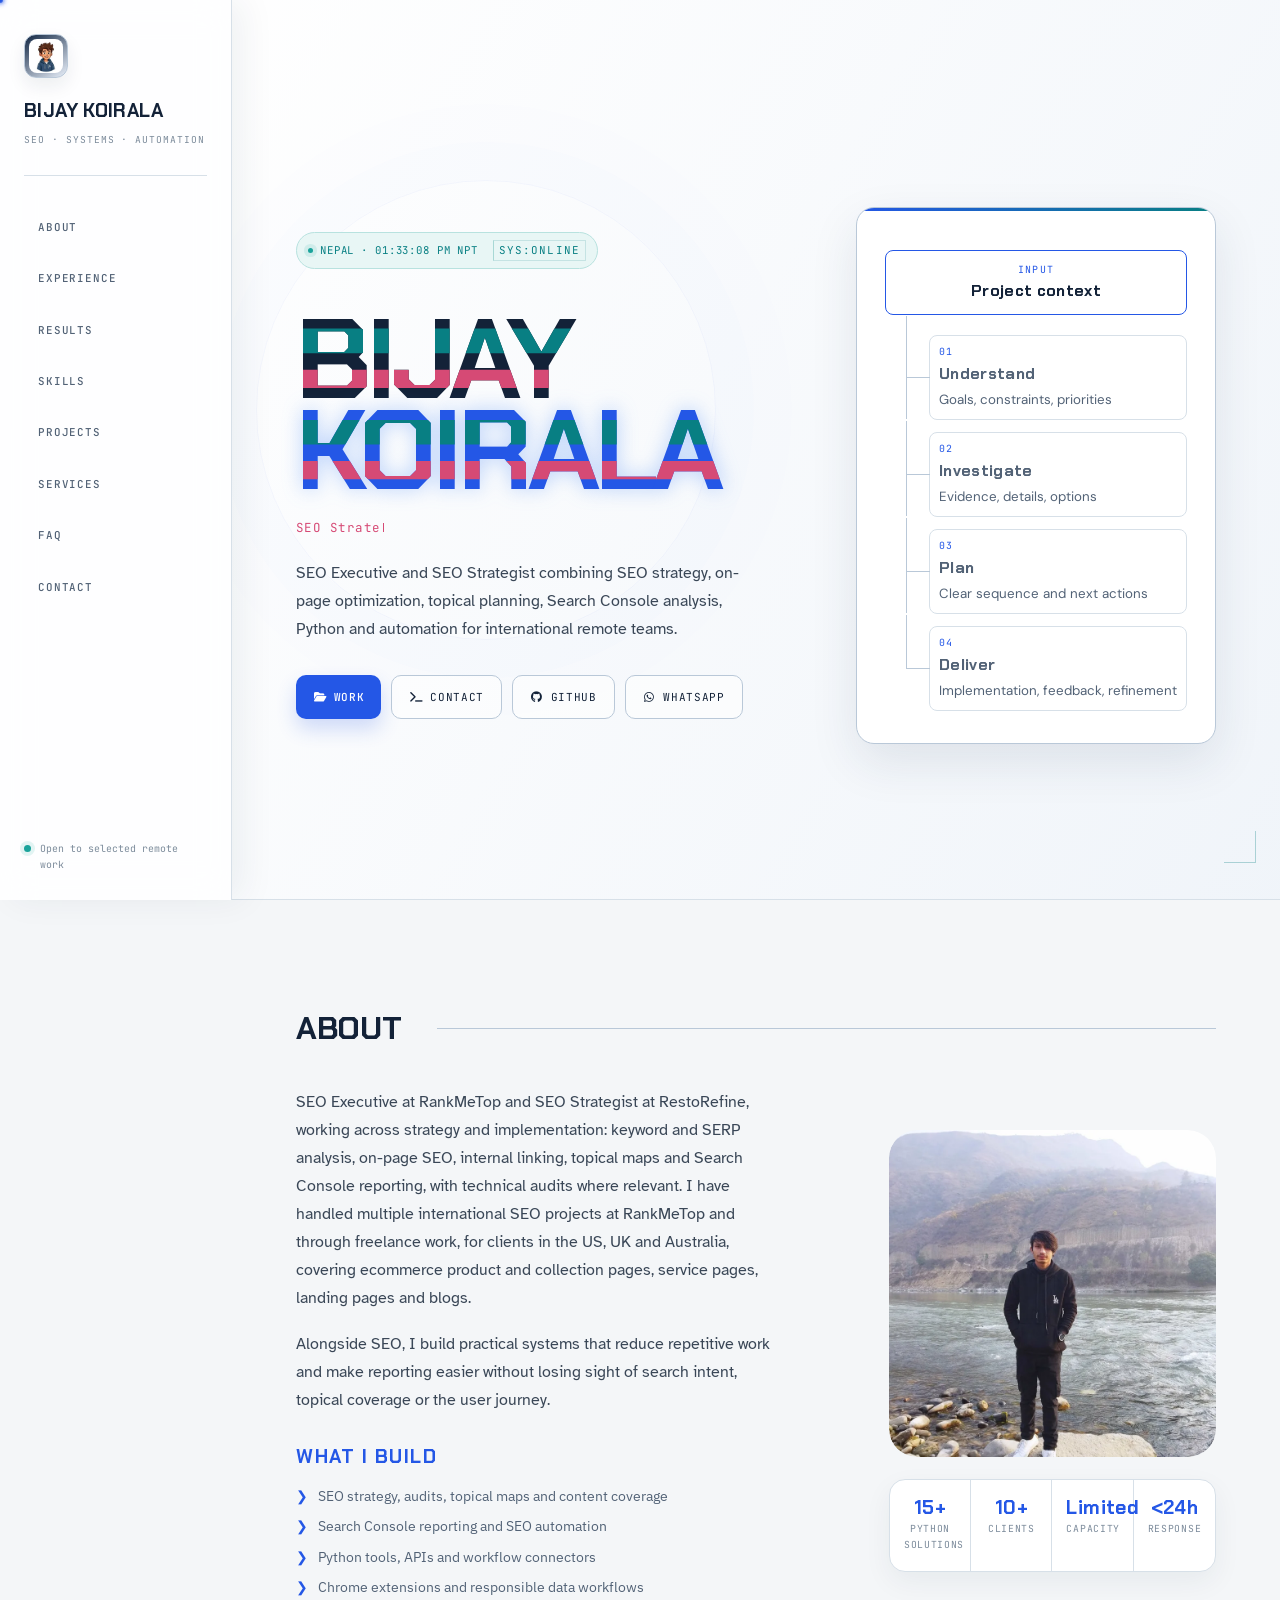
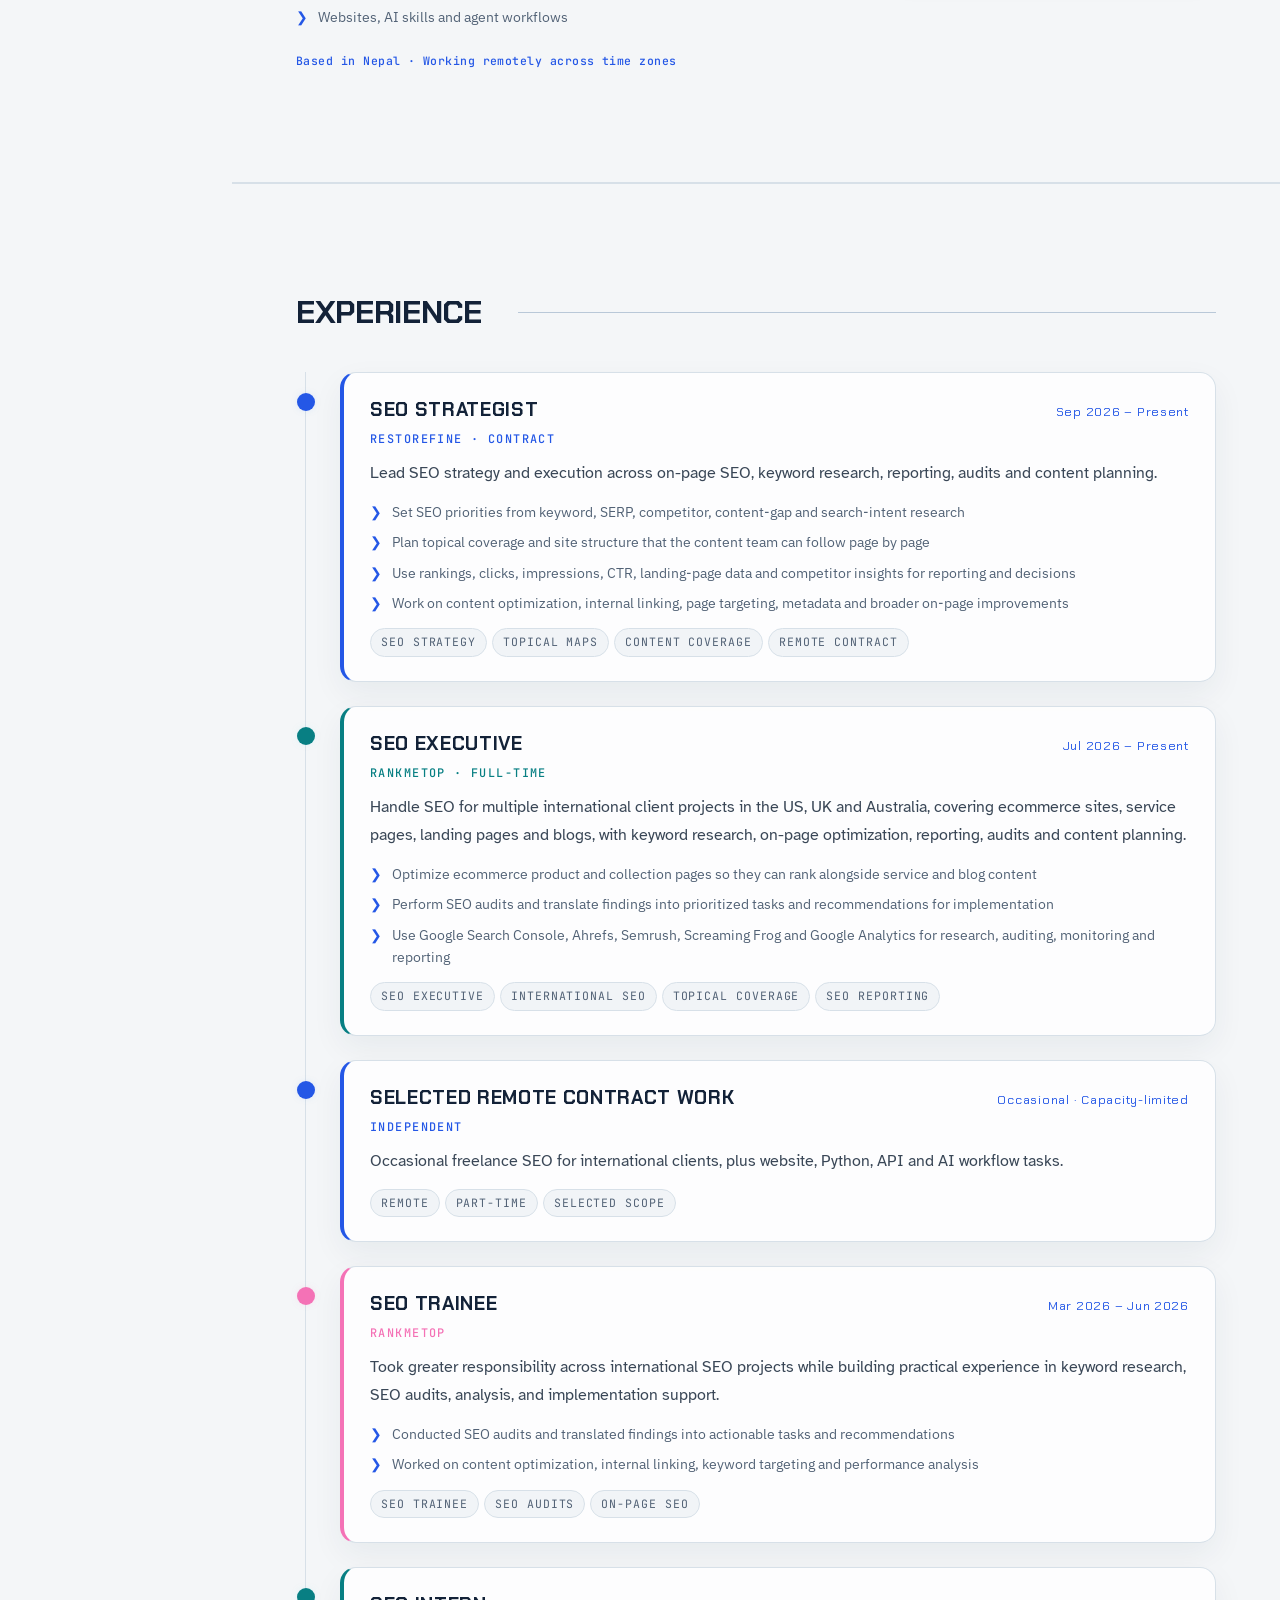
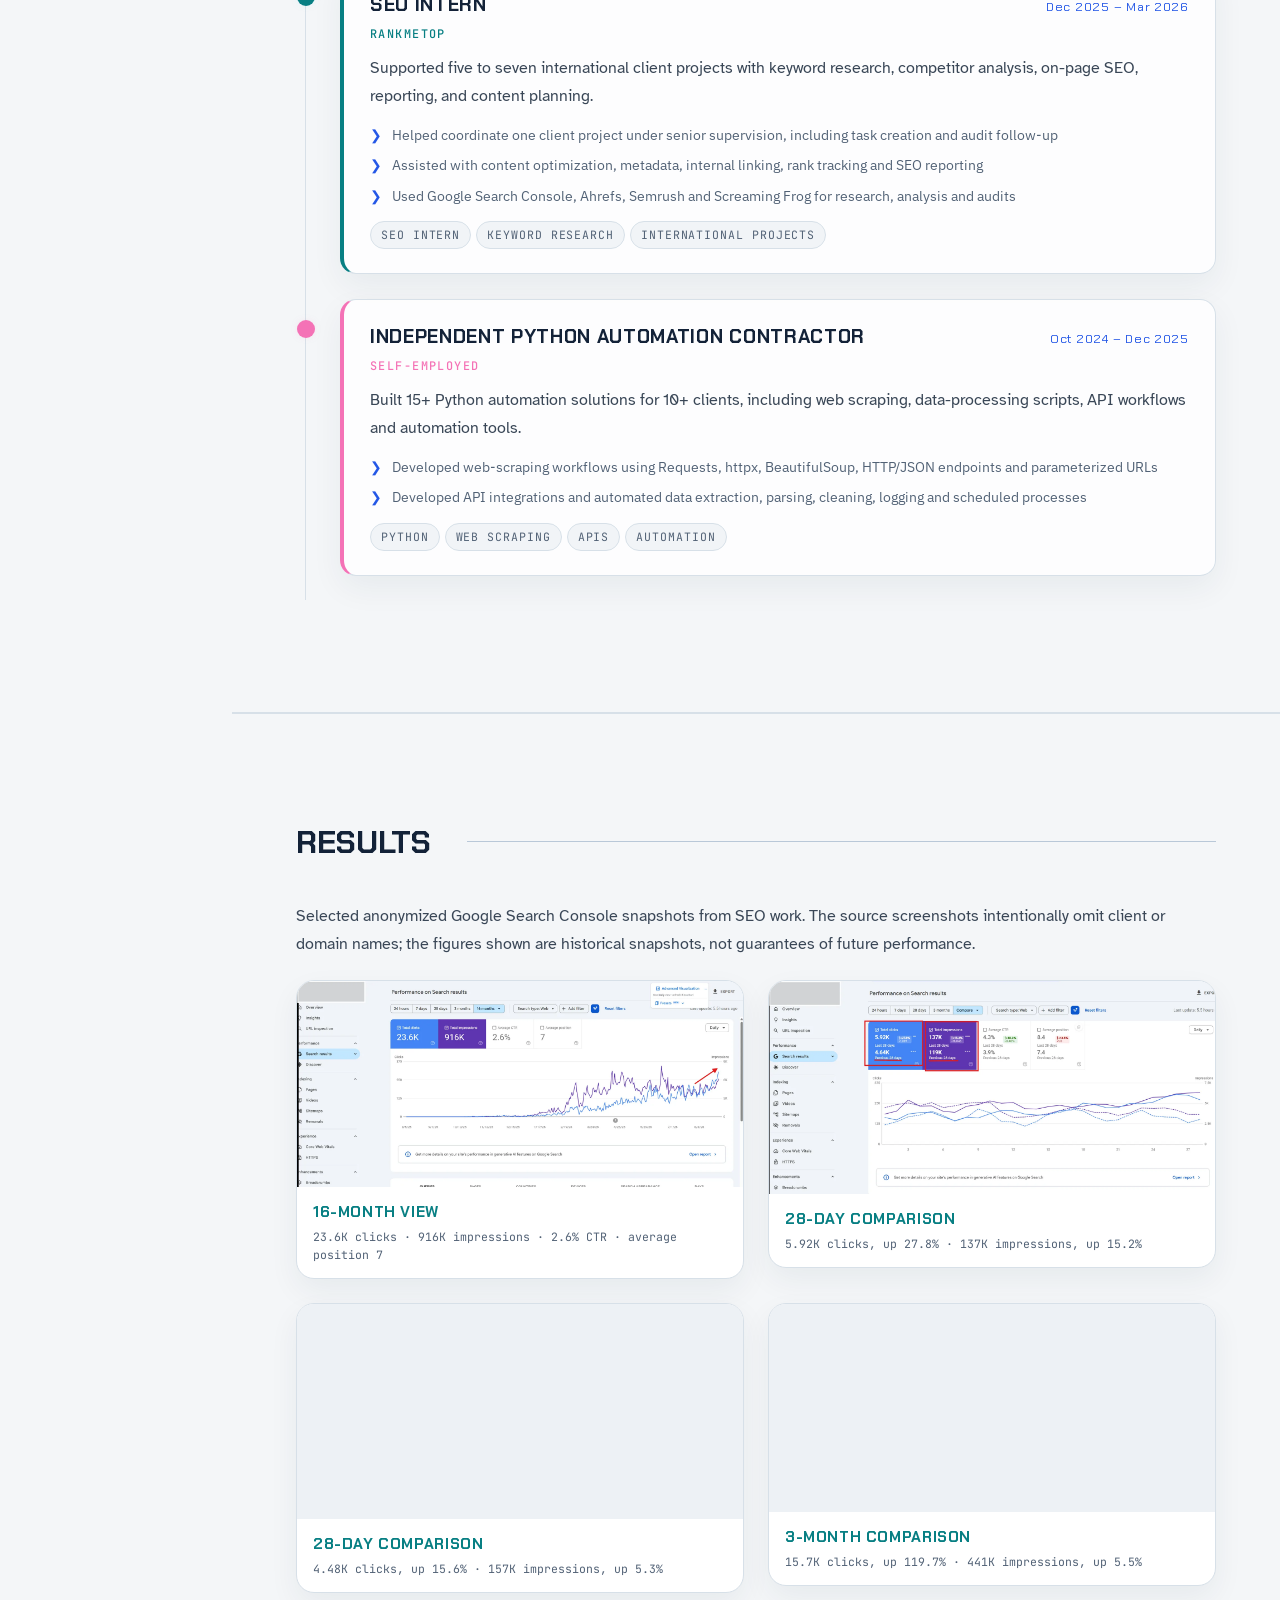
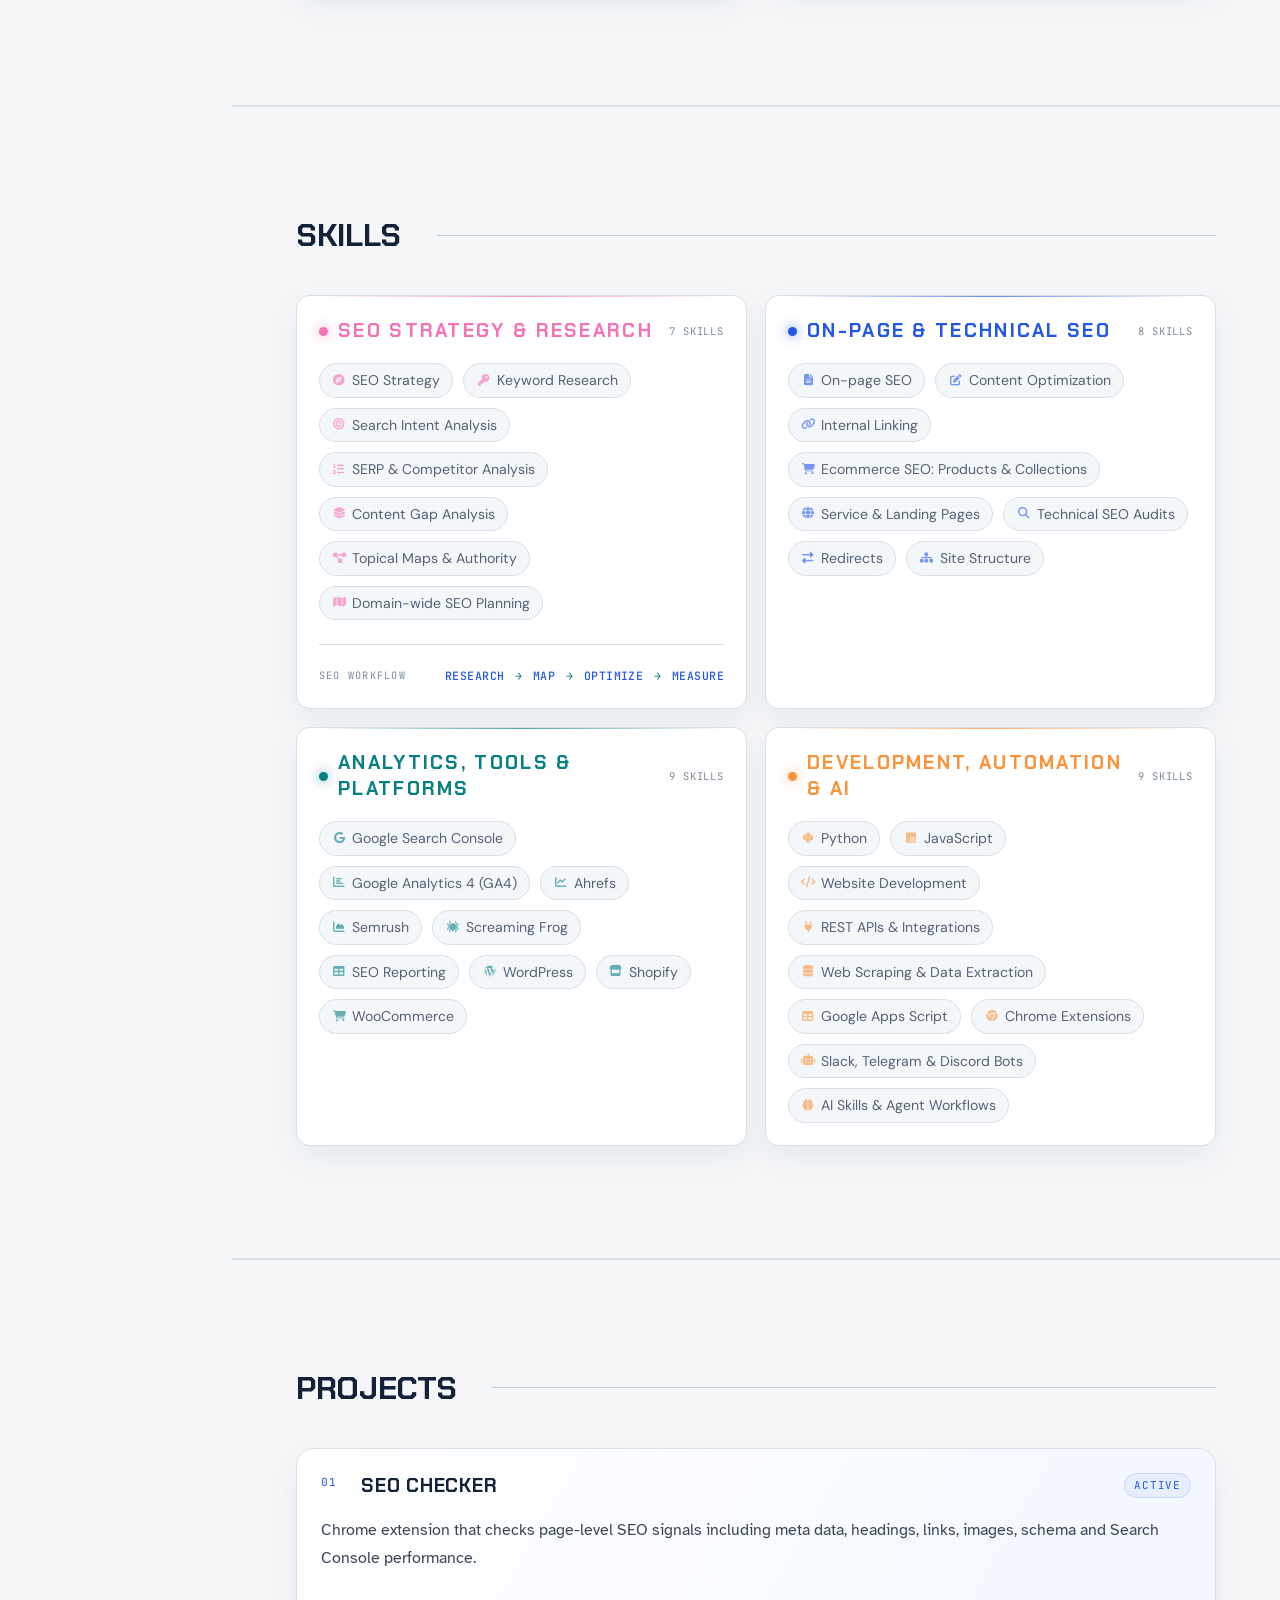
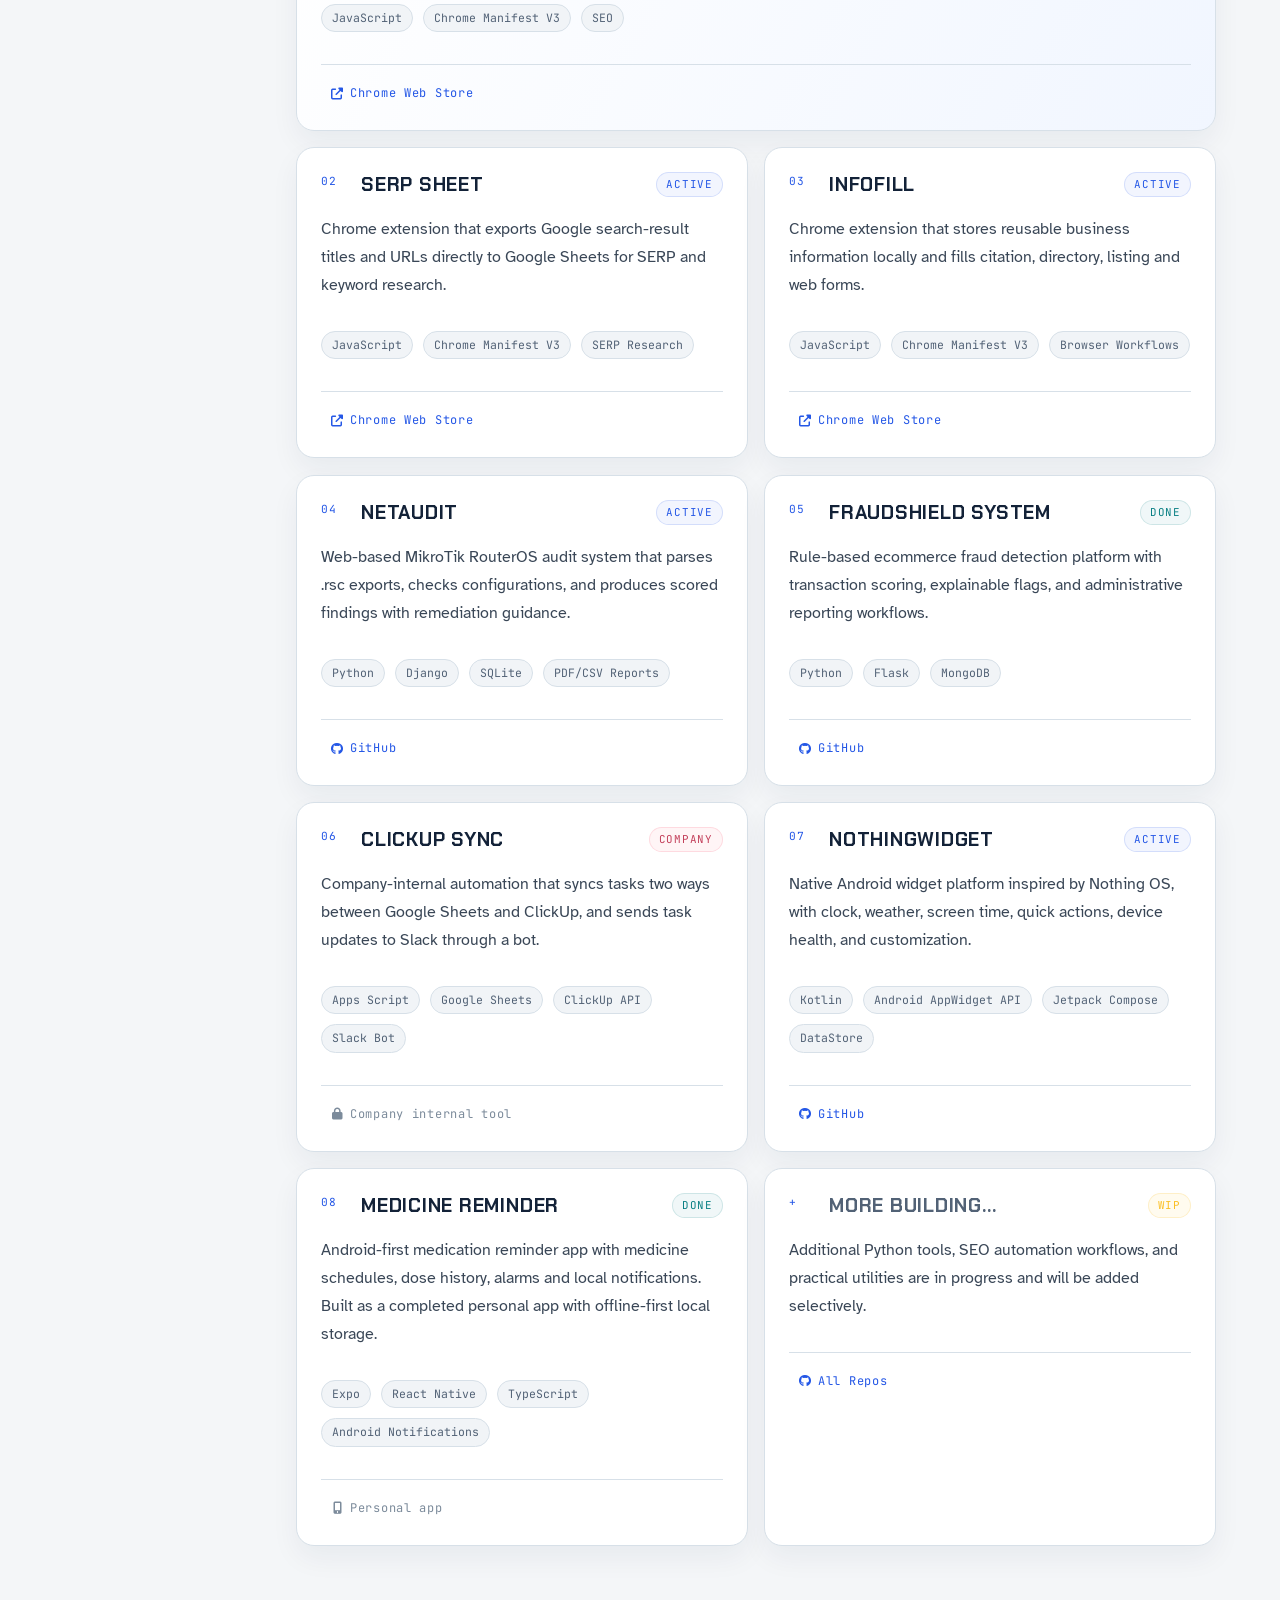
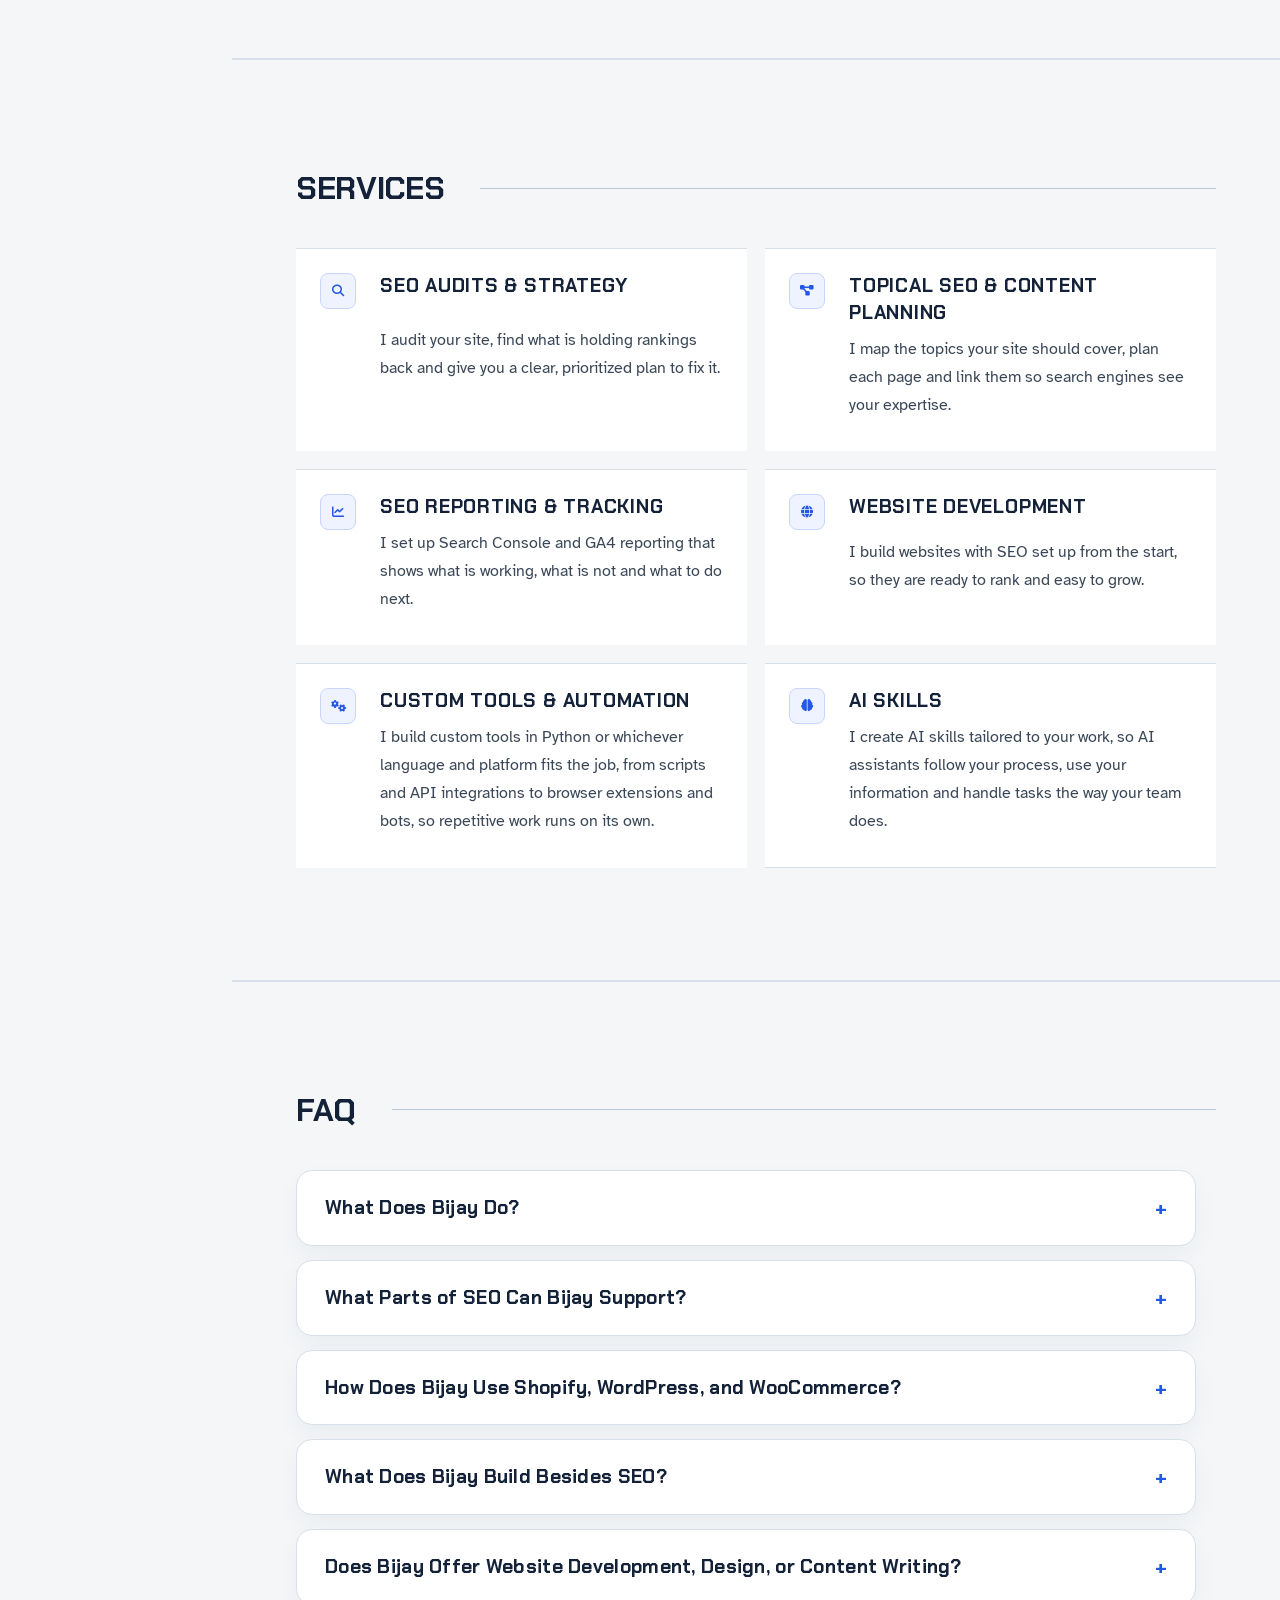
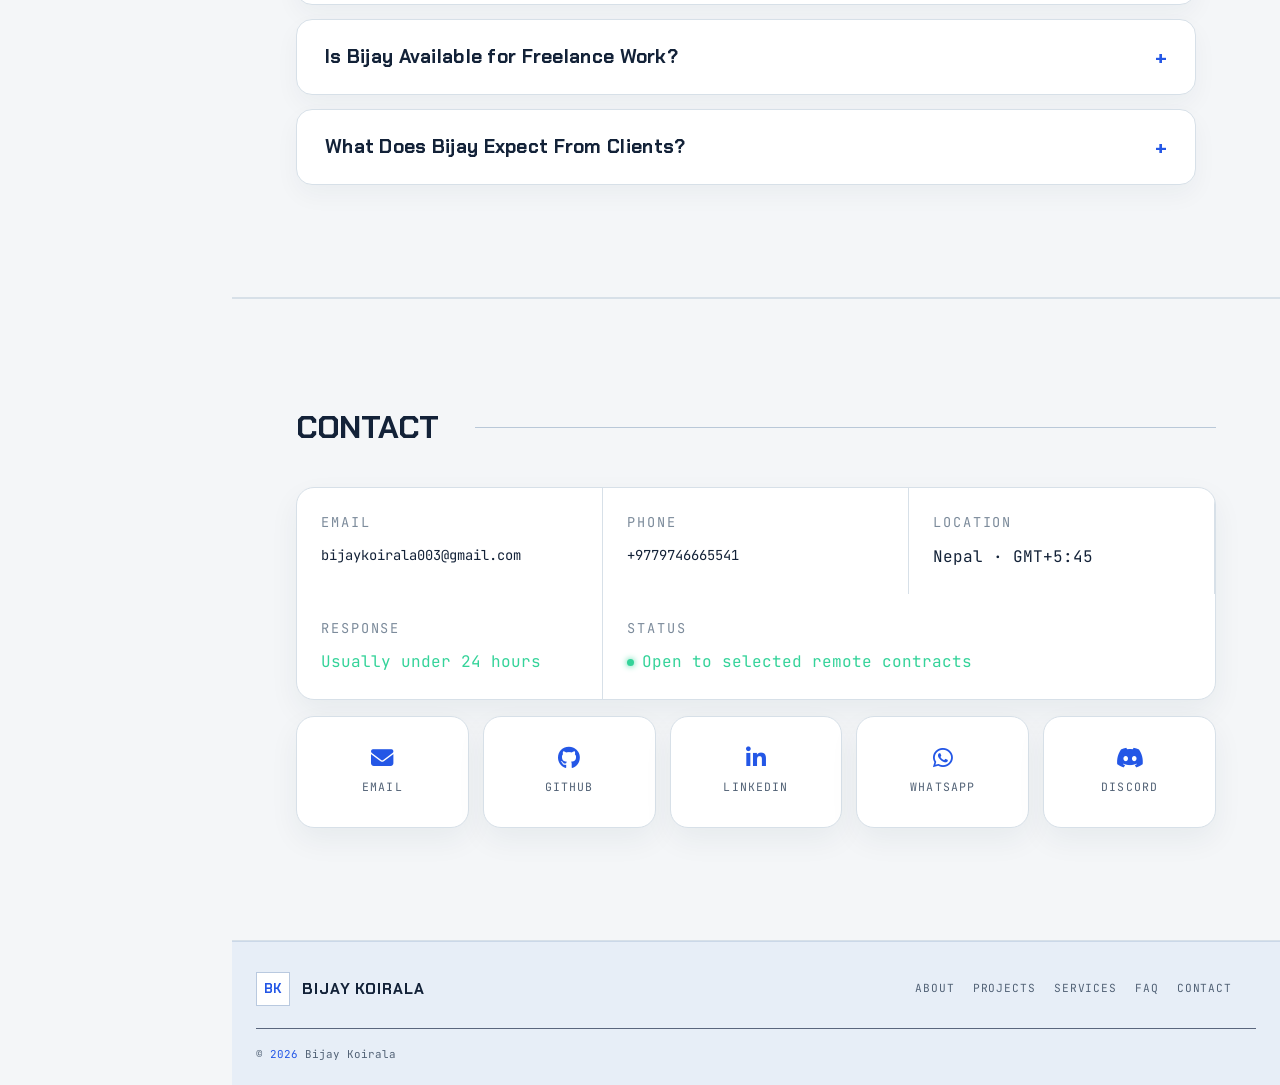
==== commit 91679f93: "Update portfolio content and presentation" ====
--- a/index.html
+++ b/index.html
@@ -2,26 +2,27 @@
 <html lang="en">
 <head>
   <meta charset="UTF-8">
+  <script>document.documentElement.classList.add('js')</script>
   <meta name="viewport" content="width=device-width,initial-scale=1,viewport-fit=cover">
 
   <!-- Primary SEO -->
-  <title>Bijay Koirala | Python & Automation Developer, SEO Specialist, Nepal</title>
-  <meta name="description" content="Hire Bijay Koirala, a Python developer from Nepal specializing in automation tools and web scraping with 20+ projects and 10+ clients delivered.">
-  <meta name="keywords" content="Bijay Koirala, Python developer Nepal, automation developer, web scraping Nepal, SEO specialist Nepal, bot developer, freelance developer Nepal, ClickUp automation">
+  <title>Bijay Koirala | SEO Executive, SEO Strategist &amp; Python Automation</title>
+  <meta name="description" content="Bijay Koirala is an SEO Executive at RankMeTop and SEO Strategist at RestoRefine, working across SEO strategy, on-page optimization, topical planning, Search Console analysis, Python and automation for international teams.">
   <meta name="author" content="Bijay Koirala">
   <meta name="robots" content="index, follow, max-snippet:-1, max-image-preview:large, max-video-preview:-1">
-  <meta name="theme-color" content="#020b20">
-  <meta name="color-scheme" content="dark">
+  <meta name="theme-color" content="#f4f6f8">
+  <meta name="color-scheme" content="light">
   <link rel="canonical" href="https://bijaykoirala0.com.np/">
   <link rel="sitemap" type="application/xml" href="/sitemap.xml">
   <link rel="icon" type="image/x-icon" href="favicon_io/favicon.ico">
   <link rel="apple-touch-icon" href="favicon_io/apple-touch-icon.png">
+  <link rel="manifest" href="favicon_io/site.webmanifest">
 
   <!-- Open Graph / Social -->
   <meta property="og:type" content="website">
-  <meta property="og:url" content="https://bijaykoirala0.com.np">
-  <meta property="og:title" content="Bijay Koirala | Python & Automation Developer, SEO Specialist, Nepal">
-  <meta property="og:description" content="Hire Bijay Koirala, a Python developer from Nepal specializing in automation tools and web scraping with 20+ projects and 10+ clients delivered.">
+  <meta property="og:url" content="https://bijaykoirala0.com.np/">
+  <meta property="og:title" content="Bijay Koirala | SEO Executive, SEO Strategist &amp; Python Automation">
+  <meta property="og:description" content="SEO Executive at RankMeTop and SEO Strategist at RestoRefine, working across SEO strategy, on-page optimization, topical planning, Search Console analysis, Python and automation.">
   <meta property="og:image" content="https://bijaykoirala0.com.np/assets/image/profile.webp">
   <meta property="og:image:width" content="400">
   <meta property="og:image:height" content="400">
@@ -31,10 +32,10 @@
   <meta property="og:site_name" content="Bijay Koirala Portfolio">
 
   <!-- Twitter Card -->
-  <meta name="twitter:card" content="summary_large_image">
-  <meta name="twitter:url" content="https://bijaykoirala0.com.np">
-  <meta name="twitter:title" content="Bijay Koirala | Python & Automation Developer, SEO Specialist, Nepal">
-  <meta name="twitter:description" content="Hire Bijay Koirala, a Python developer from Nepal specializing in automation tools and web scraping with 20+ projects and 10+ clients delivered.">
+  <meta name="twitter:card" content="summary">
+  <meta name="twitter:url" content="https://bijaykoirala0.com.np/">
+  <meta name="twitter:title" content="Bijay Koirala | SEO Executive, SEO Strategist &amp; Python Automation">
+  <meta name="twitter:description" content="SEO Executive at RankMeTop and SEO Strategist at RestoRefine, working across SEO strategy, on-page optimization, topical planning, Search Console analysis, Python and automation.">
   <meta name="twitter:image" content="https://bijaykoirala0.com.np/assets/image/profile.webp">
 
   <!-- Schema — Person + WebSite -->
@@ -48,15 +49,21 @@
         "name": "Bijay Koirala",
         "url": "https://bijaykoirala0.com.np",
         "image": "https://bijaykoirala0.com.np/assets/image/profile.webp",
-        "jobTitle": "Python Developer & SEO Specialist",
-        "description": "Python developer from Nepal specializing in automation tools, web scraping, bots and SEO. Currently training on an ecommerce team.",
+        "jobTitle": "SEO Executive and SEO Strategist; Python Automation Developer",
+        "description": "SEO Executive at RankMeTop and SEO Strategist at RestoRefine, combining SEO strategy, on-page optimization, topical planning, Search Console analysis, Python and automation for international teams.",
+        "mainEntityOfPage": { "@id": "https://bijaykoirala0.com.np/#profilepage" },
         "email": "bijaykoirala003@gmail.com",
+        "worksFor": [
+          { "@type": "Organization", "name": "RankMeTop" },
+          { "@type": "Organization", "name": "RestoRefine" }
+        ],
+        "alumniOf": { "@type": "CollegeOrUniversity", "name": "Nepal Mega College" },
         "address": {
           "@type": "PostalAddress",
           "addressCountry": "NP",
           "addressLocality": "Nepal"
         },
-        "knowsAbout": ["Python", "Web Scraping", "SEO", "Automation", "Bot Development", "API Integration", "Google Search Console", "Flask", "MongoDB", "Telegram Bots", "Discord Bots", "Data Analysis", "Power BI"],
+          "knowsAbout": ["SEO Strategy", "SEO Analysis", "On-page SEO", "SEO Audits", "Keyword Research", "Search Intent Analysis", "SERP Analysis", "Content Gap Analysis", "Topical Authority", "Topical Map Development", "Topical Coverage", "Domain-wide SEO Analysis", "Internal Linking", "SEO Reporting", "Google Search Console", "Ahrefs", "Semrush", "Screaming Frog", "Technical SEO", "Python", "SEO Automation", "Web Scraping", "API Integration", "Chrome Extensions"],
         "sameAs": [
           "https://github.com/bijay085",
           "https://www.linkedin.com/in/bijay-koirala/"
@@ -67,7 +74,7 @@
         "@id": "https://bijaykoirala0.com.np/#website",
         "url": "https://bijaykoirala0.com.np",
         "name": "Bijay Koirala Portfolio",
-        "description": "Portfolio of Bijay Koirala, Python developer and SEO specialist from Nepal.",
+        "description": "Portfolio of Bijay Koirala, SEO Executive, SEO Strategist and Python automation developer from Nepal.",
         "inLanguage": "en",
         "publisher": { "@id": "https://bijaykoirala0.com.np/#person" }
       },
@@ -75,7 +82,10 @@
         "@type": "ProfilePage",
         "@id": "https://bijaykoirala0.com.np/#profilepage",
         "url": "https://bijaykoirala0.com.np",
-        "name": "Bijay Koirala – Python Developer Portfolio",
+        "name": "Bijay Koirala – SEO and Python Developer Portfolio",
+        "inLanguage": "en",
+        "author": { "@id": "https://bijaykoirala0.com.np/#person" },
+        "publisher": { "@id": "https://bijaykoirala0.com.np/#person" },
         "mainEntity": { "@id": "https://bijaykoirala0.com.np/#person" }
       },
       {
@@ -85,54 +95,80 @@
         "itemListElement": [
           {
             "@type": "ListItem", "position": 1,
+            "name": "SEO Checker",
+            "description": "Chrome extension that checks page-level SEO signals including meta data, headings, links, images, schema and Search Console performance.",
+            "url": "https://chromewebstore.google.com/detail/seo-checker/kkkmgadddcabjfccbknmalbhiecfheog"
+          },
+          {
+            "@type": "ListItem", "position": 2,
+            "name": "SERP Sheet",
+            "description": "Chrome extension that exports Google search-result titles and URLs directly to Google Sheets for SERP and keyword research.",
+            "url": "https://chromewebstore.google.com/detail/serp-sheet/loomginndkpobojjpgigmgchdoehepem"
+          },
+          {
+            "@type": "ListItem", "position": 3,
+            "name": "InfoFill",
+            "description": "Chrome extension that stores reusable business information locally and fills citation, directory, listing and web forms.",
+            "url": "https://chromewebstore.google.com/detail/infofill/pahmcohlbodgpmagnneghackbogangdc"
+          },
+          {
+            "@type": "ListItem", "position": 4,
+            "name": "NetAudit",
+            "description": "Web-based MikroTik RouterOS audit system that parses .rsc exports, checks configurations, and produces scored findings with remediation guidance.",
+            "url": "https://github.com/bijay085/netaudit_full"
+          },
+          {
+            "@type": "ListItem", "position": 5,
             "name": "FraudShield System",
-            "description": "E-commerce fraud detection with rule-based transaction monitoring, scored results and analytics dashboard.",
+            "description": "Rule-based ecommerce fraud detection platform with transaction scoring and explainable flags.",
             "url": "https://github.com/bijay085/FraudShield-Project"
           },
           {
-            "@type": "ListItem", "position": 2,
-            "name": "CMS Platform",
-            "description": "Static full-featured CMS. Entirely JSON-based, update content without touching the codebase.",
-            "url": "https://github.com/bijay085/Projects/tree/master/CMS%20Site"
+            "@type": "ListItem", "position": 6,
+            "name": "ClickUp Sync",
+            "description": "Company-internal automation that syncs tasks two ways between Google Sheets and ClickUp, and sends task updates to Slack through a bot."
           },
           {
-            "@type": "ListItem", "position": 3,
-            "name": "Bot Ecosystem",
-            "description": "Telegram and Discord bots for automation, giveaways, moderation and games.",
-            "url": "https://github.com/bijay085/Projects/tree/master/Bots"
+            "@type": "ListItem", "position": 7,
+            "name": "NothingWidget",
+            "description": "Native Android widget platform inspired by Nothing OS, with clock, weather, screen time, quick actions, device health, and customization.",
+            "url": "https://github.com/bijay085/NothingWidget"
           },
           {
-            "@type": "ListItem", "position": 4,
-            "name": "ClickSync",
-            "description": "Automated two-way bridge between ClickUp and Google Sheets using Apps Script.",
-            "url": "https://github.com/bijay085"
-          },
-          {
-            "@type": "ListItem", "position": 5,
-            "name": "Email to Slack Notifier",
-            "description": "Forwards matching Gmail emails to Slack via Google Apps Script. No server or hosting required.",
-            "url": "https://github.com/bijay085"
-          },
-          {
-            "@type": "ListItem", "position": 6,
-            "name": "SEO Overview Dashboard",
-            "description": "Unified dashboard pulling live Google Search Console and GA4 data with prioritised work log and page-level recommendations.",
-            "url": "https://bijaykoirala0.com.np"
+            "@type": "ListItem", "position": 8,
+            "name": "Medicine Reminder",
+            "description": "Android-first medication reminder app with medicine schedules, dose history, alarms and local notifications."
           }
         ]
       },
       {
         "@type": "OfferCatalog",
         "@id": "https://bijaykoirala0.com.np/#services",
-        "name": "Freelance Services by Bijay Koirala",
+        "name": "Selected Remote Services by Bijay Koirala",
         "provider": { "@id": "https://bijaykoirala0.com.np/#person" },
         "itemListElement": [
-          { "@type": "Offer", "itemOffered": { "@type": "Service", "name": "Web Scraping & Data Extraction", "description": "Data extraction, real-time monitoring, API development and data cleaning." }, "priceSpecification": { "@type": "PriceSpecification", "priceCurrency": "USD", "minPrice": 15, "maxPrice": 200 } },
-          { "@type": "Offer", "itemOffered": { "@type": "Service", "name": "Bot Development", "description": "Discord, Telegram and WhatsApp bots with custom commands, AI integration and moderation." }, "priceSpecification": { "@type": "PriceSpecification", "priceCurrency": "USD", "minPrice": 15, "maxPrice": 100 } },
-          { "@type": "Offer", "itemOffered": { "@type": "Service", "name": "Task Automation", "description": "Python scripts for file organisation, email automation, report generation and scheduled tasks." }, "priceSpecification": { "@type": "PriceSpecification", "priceCurrency": "USD", "minPrice": 20, "maxPrice": 200 } },
-          { "@type": "Offer", "itemOffered": { "@type": "Service", "name": "Data Analysis", "description": "Data cleaning, statistical analysis, visualisation and reporting using Python, Excel or Power BI." }, "priceSpecification": { "@type": "PriceSpecification", "priceCurrency": "USD", "minPrice": 100, "maxPrice": 800 } },
-          { "@type": "Offer", "itemOffered": { "@type": "Service", "name": "API & Security", "description": "API building, security testing, bug hunting and documentation." }, "priceSpecification": { "@type": "PriceSpecification", "priceCurrency": "USD", "minPrice": 100, "maxPrice": 800 } },
-          { "@type": "Offer", "itemOffered": { "@type": "Service", "name": "Tech Help", "description": "Problem solving, code review and tool recommendations, billed hourly." }, "priceSpecification": { "@type": "UnitPriceSpecification", "priceCurrency": "USD", "minPrice": 50, "maxPrice": 150, "unitText": "HOUR" } }
+          { "@type": "Offer", "itemOffered": { "@type": "Service", "name": "SEO Audits & Strategy", "description": "I audit your site, find what is holding rankings back and give you a clear, prioritized plan to fix it." } },
+          { "@type": "Offer", "itemOffered": { "@type": "Service", "name": "Topical SEO & Content Planning", "description": "I map the topics your site should cover, plan each page and link them so search engines see your expertise." } },
+          { "@type": "Offer", "itemOffered": { "@type": "Service", "name": "SEO Reporting & Tracking", "description": "I set up Search Console and GA4 reporting that shows what is working, what is not and what to do next." } },
+          { "@type": "Offer", "itemOffered": { "@type": "Service", "name": "Website Development", "description": "I build websites with SEO set up from the start, so they are ready to rank and easy to grow." } },
+          { "@type": "Offer", "itemOffered": { "@type": "Service", "name": "Custom Tools & Automation", "description": "I build custom tools in Python or whichever language and platform fits the job, from scripts and API integrations to browser extensions and bots, so repetitive work runs on its own." } },
+          { "@type": "Offer", "itemOffered": { "@type": "Service", "name": "AI Skills", "description": "I create AI skills tailored to your work, so AI assistants follow your process, use your information and handle tasks the way your team does." } }
+        ]
+      },
+      {
+        "@type": "FAQPage",
+        "@id": "https://bijaykoirala0.com.np/#faq",
+        "url": "https://bijaykoirala0.com.np/#faq",
+        "name": "Frequently Asked Questions about Bijay Koirala",
+        "isPartOf": { "@id": "https://bijaykoirala0.com.np/#website" },
+        "mainEntity": [
+          {"@type": "Question", "name": "What Does Bijay Do?", "acceptedAnswer": {"@type": "Answer", "text": "Bijay is an SEO Executive at RankMeTop and an SEO Strategist at RestoRefine. He works across SEO strategy, on-page optimization, search analysis, content structure and performance reporting."}},
+          {"@type": "Question", "name": "What Parts of SEO Can Bijay Support?", "acceptedAnswer": {"@type": "Answer", "text": "He works on ecommerce sites (product and collection pages), service pages, landing pages and blogs. His work covers domain-wide and content-gap analysis, keyword and SERP research, search intent, competitor analysis, topical maps, internal linking, content optimization and Search Console and GA4 reporting, with technical audits and fixes where they support the wider plan."}},
+          {"@type": "Question", "name": "How Does Bijay Use Shopify, WordPress, and WooCommerce?", "acceptedAnswer": {"@type": "Answer", "text": "He uses them for day-to-day SEO work: publishing blog posts, updating page content, optimizing product and collection pages, setting up redirects and making on-page changes. He does not build themes, plugins, apps or extensions for these platforms."}},
+          {"@type": "Question", "name": "What Does Bijay Build Besides SEO?", "acceptedAnswer": {"@type": "Answer", "text": "He builds websites, Python automation, API integrations, data-extraction workflows, Google Apps Script connectors, Chrome extensions, Slack, Telegram and Discord bots, and AI skills and agent workflows that automate repeat SEO and business tasks."}},
+          {"@type": "Question", "name": "Does Bijay Offer Website Development, Design, or Content Writing?", "acceptedAnswer": {"@type": "Answer", "text": "He builds websites alongside his SEO work. He does not offer standalone graphic design or long-form content writing; on the content side he prepares SEO briefs and outlines and optimizes existing content."}},
+          {"@type": "Question", "name": "Is Bijay Available for Freelance Work?", "acceptedAnswer": {"@type": "Answer", "text": "He considers a limited number of selected remote part-time contracts that fit alongside his primary SEO roles. Availability and scope are discussed before any engagement begins."}},
+          {"@type": "Question", "name": "What Does Bijay Expect From Clients?", "acceptedAnswer": {"@type": "Answer", "text": "Clear and timely communication, accurate information and the access the work needs, responsible handling of shared data on both sides, and pay that matches the agreed scope and workload."}}
         ]
       }
     ]
@@ -141,81 +177,51 @@
   <!-- Resource hints -->
   <link rel="preconnect" href="https://fonts.googleapis.com">
   <link rel="preconnect" href="https://fonts.gstatic.com" crossorigin>
-  <link rel="dns-prefetch" href="https://fonts.googleapis.com">
-
-  <!-- Critical CSS — inlined for zero render-block -->
-  <style>
-    :root{--bg:#070d1c;--vi:#3b82f6;--cy:#67e8f9;--pk:#f0abfc;--tx:#f0f4ff;--tx2:#b8c8e0;--tx3:#7888a8;--bdr:#1e2d4a;--bdr2:#2a3e62;--v06:rgba(59,130,246,.06);--v15:rgba(59,130,246,.15);--dsp:'Chakra Petch',sans-serif;--mono:'JetBrains Mono',monospace;--body:'Inter',sans-serif}
-    *,*::before,*::after{box-sizing:border-box;margin:0;padding:0}
-    html{scroll-behavior:smooth}
-    body{background:#020b20;color:var(--tx);font-family:var(--body);font-size:16px;line-height:1.6;overflow-x:hidden;-webkit-font-smoothing:antialiased}
-    a{color:inherit;text-decoration:none}
-    .skip-link{position:absolute;left:-999px;top:0;z-index:100;background:var(--vi);color:#fff;padding:10px 16px;border-radius:0 0 10px 0}
-    .skip-link:focus{left:0}
-    #hdr{position:fixed;top:0;left:0;right:0;z-index:50;height:52px;display:flex;align-items:center;justify-content:space-between;padding:0 24px;background:rgba(7,13,28,.96);backdrop-filter:blur(16px);border-bottom:1px solid var(--bdr);border-radius:0 0 18px 18px}
-    #hero{min-height:100svh;display:flex;flex-direction:column;justify-content:center;padding:64px 24px 36px;position:relative;overflow:hidden}
-    .hero-inner{position:relative;z-index:1;max-width:55%}
-    #hName{font-family:var(--dsp);font-weight:700;font-size:clamp(2rem,7vw,5rem);line-height:.95;letter-spacing:.03em;text-transform:uppercase;margin-bottom:25px}
-    #hName .n1{display:block;color:var(--tx)}
-    #hName .n2{display:block;color:transparent;-webkit-text-stroke:1.5px var(--vi)}
-    .rv{opacity:0;transform:translateY(14px);transition:opacity .5s ease,transform .5s ease}
-    .rv.on{opacity:1;transform:none}
-    ::-webkit-scrollbar{width:2px}
-    ::-webkit-scrollbar-thumb{background:var(--vi)}
-    /* fallback @font-face rules live in assets/css/style.css */
-  </style>
-
-  <!-- Full stylesheet — render-blocking but small (8 KB), prevents CLS -->
+  <link rel="preconnect" href="https://cdnjs.cloudflare.com" crossorigin>
+
+  <!-- Full stylesheet — render-blocking so the first paint is already styled (no CLS) -->
   <link rel="stylesheet" href="assets/css/style.css">
 
   <!-- Fonts — swap with metric-matched fallbacks to minimise CLS -->
-  <link rel="stylesheet" href="https://fonts.googleapis.com/css2?family=Chakra+Petch:wght@700&family=Inter:wght@400;500&family=JetBrains+Mono:wght@400&display=swap" media="print" onload="this.media='all'">
-  <noscript><link rel="stylesheet" href="https://fonts.googleapis.com/css2?family=Chakra+Petch:wght@700&family=Inter:wght@400;500&family=JetBrains+Mono:wght@400&display=swap"></noscript>
-
-  <!-- Font Awesome subset — only icons used on this page (~2 KB vs ~31 KB) -->
-  <link rel="preload" href="assets/css/icons.css" as="style" onload="this.rel='stylesheet'">
-  <noscript><link rel="stylesheet" href="assets/css/icons.css"></noscript>
-
-  <!-- Preload LCP image -->
-  <link rel="preload" href="assets/image/profile.webp" as="image" type="image/webp" fetchpriority="high">
-
-  <!-- Inline site data — eliminates fetch waterfall on mobile -->
-  <script>window.__D={"personal":{"name":"Bijay Koirala","title":"Python Developer & Automation Enthusiast","email":"bijaykoirala003@gmail.com","phone":"+9779746665541","location":"Nepal","timezone":"GMT+5:45","website":"https://bijaykoirala0.com.np","available":true,"languages":["English","Nepali","Hindi"],"interests":["Bot Building","Cyber Security","Data Analysis","Gaming","Anime"],"tagline":"Python dev building bots, scrapers & automation tools from Nepal"},"social":{"github":"https://github.com/bijay085","linkedin":"https://www.linkedin.com/in/bijay-koirala/","whatsapp":"https://wa.me/9779746665541","twitter":"https://twitter.com/bijaykoirala","discord":"https://discord.com/users/1346023819810443336","telegram":"https://t.me/flamemodparadise"},"skills":{"Languages":[{"name":"Python","level":1,"icon":"fab fa-python"},{"name":"HTML","level":1,"icon":"fab fa-html5"},{"name":"CSS","level":1,"icon":"fab fa-css3-alt"},{"name":"JavaScript","level":1,"icon":"fab fa-js"}],"Tools & Dev":[{"name":"VS Code","level":1,"icon":"fas fa-code"},{"name":"Git","level":1,"icon":"fab fa-git-alt"},{"name":"GitHub","level":1,"icon":"fab fa-github"},{"name":"ChatBots","level":1,"icon":"fas fa-robot"},{"name":"Browser DevTools","level":1,"icon":"fas fa-tools"},{"name":"ClickUp","level":1,"icon":"fas fa-check-square"}],"SEO":[{"name":"Google Search Console","level":1,"icon":"fab fa-google"},{"name":"Google Analytics","level":1,"icon":"fas fa-chart-line"},{"name":"Screaming Frog","level":1,"icon":"fas fa-spider"},{"name":"Semrush","level":1,"icon":"fas fa-search"},{"name":"Keyword Research","level":1,"icon":"fas fa-key"},{"name":"Content Audit","level":1,"icon":"fas fa-file-alt"},{"name":"SERP Analysis","level":1,"icon":"fas fa-list-ol"}],"Web Security":[{"name":"Burp Suite","level":1,"icon":"fas fa-bug"},{"name":"HTTP Toolkit","level":1,"icon":"fas fa-network-wired"},{"name":"API Testing","level":1,"icon":"fas fa-plug"},{"name":"Web Pentesting","level":1,"icon":"fas fa-shield-alt"}],"Productivity":[{"name":"Excel","level":1,"icon":"fas fa-file-excel"},{"name":"Power BI","level":1,"icon":"fas fa-chart-bar"},{"name":"Google Sheets","level":1,"icon":"fas fa-table"},{"name":"Google Docs","level":1,"icon":"fas fa-file-alt"}]},"projects":[
-{"id":2,"title":"API / Scraping Suite","category":"automation","description":"Private collection of 25+ tools. API automation, scraping pipelines and session management across platforms. Ships when needed, runs quietly.","technologies":["Python","Requests","Selenium","API"],"github":null,"demo":null,"status":"active","date":"2025-01","featured":true,"private":true},
-{"id":6,"title":"Bot Ecosystem","category":"bot","description":"Telegram & Discord bots for automation, giveaways, moderation, and games. Running across thousands of users on both platforms.","technologies":["Python","Telebot","Discord.py"],"github":"https://github.com/bijay085/Projects/tree/master/Bots","demo":null,"status":"active","date":"2024-02","featured":false,"private":false},
-{"id":7,"title":"ClickSync","category":"automation","description":"Automated bridge between ClickUp and Google Sheets using Apps Script. Change one, both update. Eliminates the multiple-entry problem for teams.","technologies":["Apps Script","Google Sheets","ClickUp API","JavaScript"],"status":"active","private":true,"featured":true,"date":"2025-06","github":null,"demo":null,"tags":["No Hosting"]},
-{"id":8,"title":"Email to Slack Notifier","category":"automation","description":"Watches a Gmail inbox and forwards matching emails directly into a Slack channel. Runs entirely on Google Apps Script — no server, no hosting, no cost. Filters by sender, subject or keyword before posting.","technologies":["Apps Script","Gmail API","Slack Webhook","JavaScript"],"status":"completed","private":true,"featured":false,"date":"2025-11","github":null,"demo":null,"tags":["No Hosting"]},
-{"id":9,"title":"SEO Overview Dashboard","category":"web","description":"Unified dashboard pulling live data from Google Search Console and GA4. Calculates which projects need attention, which pages are dropping, and surfaces a prioritised work log. Built to replace manual weekly checks with a single screen.","technologies":["Python","GSC API","GA4 API","Flask"],"status":"active","private":true,"featured":true,"date":"2026-03","github":null,"demo":null},
-{"id":5,"title":"FraudShield System","category":"web","description":"E-commerce fraud detection with rule-based transaction monitoring. Returns scored results with specific reasons and an analytics dashboard.","technologies":["Python","Flask","MongoDB"],"github":"https://github.com/bijay085/FraudShield-Project","demo":null,"status":"completed","date":"2025-09","featured":true,"private":false,"tags":["2nd Project"]},
-{"id":3,"title":"CMS Platform","category":"web","description":"Static but full-featured CMS. Entirely JSON-based — update content without touching the codebase. No longer maintained.","technologies":["HTML/CSS/JS","JSON"],"github":"https://github.com/bijay085/Projects/tree/master/CMS%20Site","status":"completed","date":"2025-01","featured":false,"private":false,"demo":null,"tags":["Dead"]},
-{"id":4,"title":"Gamified Learning Progress Tracker","category":"web","description":"Progress tracker with gamification: auto badges, user profiles, charts. First major full-stack project built with PHP and MySQL.","technologies":["PHP","MySQL","HTML/CSS/JS"],"github":"https://github.com/bijay085/Projects/tree/master/Gamified%20Learning%20Progress%20Tracker","demo":null,"status":"completed","date":"2023-10","featured":false,"private":false,"tags":["1st Project"]}
-],"services":[{"id":1,"title":"Web Scraping","icon":"fas fa-spider","description":"Data extraction, real-time monitoring, API dev & cleaning. Scrapers built to last.","features":["Data extraction","API development","Real-time monitoring","Data cleaning"],"price_range":"$15–$200"},{"id":2,"title":"Bot Development","icon":"fas fa-robot","description":"Discord, Telegram & WhatsApp bots with commands, AI integration & moderation.","features":["Custom commands","AI integration","Auto-moderation","Analytics"],"price_range":"$15–$100"},{"id":3,"title":"Task Automation","icon":"fas fa-cogs","description":"Scripts that handle the boring stuff: sorting, emails, reports, scheduled tasks.","features":["File organising","Email automation","Report generation","Scheduled tasks"],"price_range":"$20–$200"},{"id":4,"title":"Data Analysis","icon":"fas fa-chart-line","description":"Turn messy data into clear reports using Python, Excel, or Power BI.","features":["Data cleaning","Statistical analysis","Visualisation","Reporting"],"price_range":"$100–$800"},{"id":5,"title":"API & Security","icon":"fas fa-shield-alt","description":"Build APIs, test for security gaps, hunt bugs, write documentation.","features":["API building","Security testing","Bug hunting","Documentation"],"price_range":"$100–$800"},{"id":6,"title":"Tech Help","icon":"fas fa-comments","description":"Code review, problem solving, tool recommendations. Just talking through it works too.","features":["Problem solving","Code review","Tool recommendations","Learning together"],"price_range":"$50–$150/hr"}],"experience":[{"role":"SEO Trainee","company":"Running","date":"Mar 2026 – Present","color":"vi","description":"Working on traffic strategy, on-page SEO and content performance for an ecommerce team.","bullets":["Driving organic traffic growth through keyword targeting and content updates","Monitoring performance via GSC and GA4 to identify and fix underperforming pages"],"tags":["SEO","Traffic Growth","Content","Ecommerce"]},{"role":"SEO Intern","company":"Internship","date":"Dec 2025 – Mar 2026","color":"cy","description":"Technical SEO audits, keyword research and on-page improvements as part of a structured internship.","bullets":["Completed full technical audits identifying crawl errors, missing meta and slow pages","Delivered keyword research reports that shaped the content calendar"],"tags":["SEO Audit","Keyword Research","On-page SEO"]},{"role":"Freelance Developer","company":"Self-employed","date":"2025 – Present (Occasionally)","color":"pk","description":"Built and delivered automation tools, bots, scrapers and scripts for clients. 20+ projects completed.","bullets":["Shipped 20+ projects across automation, bots and scraping for repeat clients","Zero missed deadlines, all projects delivered within agreed timeframe"],"tags":["Python","Automation","Bots","Scraping"]}],"stats":{"projects_completed":20,"clients_served":10,"freelance_start":"2025-06","response_time":"< 24h","availability":"Available for hire"},"contact":{"email_b64":"YmlqYXlrb2lyYWxhMDAzQGdtYWlsLmNvbQ==","phone_b64":"Kzk3Nzk3NDY2NjU1NDE=","email_real":"bijaykoirala003@gmail.com","phone_real":"+9779746665541","location":"Nepal","timezone":"GMT+5:45","response":"Under 24 hours","status":"Open to freelance","socials":[{"name":"GitHub","url":"https://github.com/bijay085","icon":"fab fa-github"},{"name":"LinkedIn","url":"https://www.linkedin.com/in/bijay-koirala/","icon":"fab fa-linkedin"},{"name":"WhatsApp","url":"https://wa.me/9779746665541","icon":"fab fa-whatsapp"},{"name":"Discord","url":"https://discord.com/users/1346023819810443336","icon":"fab fa-discord"}]}};</script>
+  <link rel="stylesheet" href="https://fonts.googleapis.com/css2?family=Chakra+Petch:wght@700&family=DM+Sans:wght@400;600&family=IBM+Plex+Sans:wght@400&family=JetBrains+Mono:wght@400;500&family=Atkinson+Hyperlegible:wght@400&display=swap" media="print" onload="this.media='all'">
+  <noscript><link rel="stylesheet" href="https://fonts.googleapis.com/css2?family=Chakra+Petch:wght@700&family=DM+Sans:wght@400;600&family=IBM+Plex+Sans:wght@400&family=JetBrains+Mono:wght@400;500&family=Atkinson+Hyperlegible:wght@400&display=swap"></noscript>
+
+  <!-- Font Awesome subset — loaded blocking (it is tiny) so icon boxes never pop in and shift text -->
+  <link rel="stylesheet" href="assets/css/icons.css">
+
 </head>
 <body>
 
   <a href="#main-content" class="skip-link">Skip to content</a>
-  <div id="spr"></div>
-
   <!-- HEADER -->
   <header id="hdr">
     <a href="/" class="logo" data-text="BK"><img src="assets/image/icon.webp" alt="Bijay Koirala" class="logo-img" width="36" height="36"></a>
+    <div class="side-brand">
+      <strong>Bijay Koirala</strong>
+      <span>SEO · SYSTEMS · AUTOMATION</span>
+    </div>
     <nav id="nav" aria-label="Primary navigation">
       <a href="#about">About</a>
       <a href="#experience">Experience</a>
+      <a href="#results">Results</a>
       <a href="#skills">Skills</a>
       <a href="#projects">Projects</a>
       <a href="#services">Services</a>
+      <a href="#faq">FAQ</a>
       <a href="#contact">Contact</a>
     </nav>
+    <div class="side-status"><span></span>Open to selected remote work</div>
     <button id="tog" aria-label="menu" aria-expanded="false" aria-controls="drawer"><span></span><span></span></button>
   </header>
 
   <div id="drawer">
     <a href="#about"      onclick="closeMenu()">About</a>
     <a href="#experience" onclick="closeMenu()">Experience</a>
+    <a href="#results"    onclick="closeMenu()">Results</a>
     <a href="#skills"     onclick="closeMenu()">Skills</a>
     <a href="#projects"   onclick="closeMenu()">Projects</a>
     <a href="#services"   onclick="closeMenu()">Services</a>
+    <a href="#faq"        onclick="closeMenu()">FAQ</a>
     <a href="#contact"    onclick="closeMenu()">Contact</a>
   </div>
 
@@ -234,7 +240,7 @@
     <div class="hero-inner">
 
       <div id="hStatus">
-        Available for hire, Nepal · <span id="npTime">GMT+5:45</span>
+        Nepal · <span id="npTime">GMT+5:45</span>
         <span class="sys-badge">SYS:ONLINE</span>
       </div>
 
@@ -243,18 +249,49 @@
         <span class="n2 gl" data-g="KOIRALA">KOIRALA</span>
       </h1>
 
-      <p id="hRole"><span id="tw"></span><span class="caret"></span></p>
-
-      <p id="hDesc">Python dev building bots, scrapers & automation tools from Nepal.
-        Ecom trainee driving traffic & sales while shipping side projects quietly in the background.</p>
+      <div id="hRole"><span id="tw" data-phrases="SEO Executive &amp; SEO Strategist|SEO Strategy Enthusiast|On-page SEO Enthusiast|Topical Authority Enthusiast|Python Automation Enthusiast">SEO Executive &amp; SEO Strategist</span><span class="caret"></span></div>
+
+      <p id="hDesc">SEO Executive and SEO Strategist combining SEO strategy, on-page optimization, topical planning, Search Console analysis, Python and automation for international remote teams.</p>
 
       <div id="hCta">
         <a href="#projects" class="btn btn-solid"><i class="fas fa-folder-open"></i>Work</a>
         <a href="#contact"  class="btn btn-line"><i class="fas fa-terminal"></i>Contact</a>
         <a href="https://github.com/bijay085" target="_blank" rel="noopener noreferrer" class="btn btn-line"><i class="fab fa-github"></i>GitHub</a>
-      </div>
-
-    </div>
+        <a href="https://wa.me/9779746665541" target="_blank" rel="noopener noreferrer" class="btn btn-line"><i class="fab fa-whatsapp"></i>WhatsApp</a>
+      </div>
+
+    </div>
+
+    <aside class="hero-panel" aria-label="Working process hierarchy">
+      <div class="work-tree">
+        <div class="work-tree-root">
+          <span class="work-tree-code">INPUT</span>
+          <strong>Project context</strong>
+        </div>
+        <div class="work-tree-steps" role="list" aria-label="Ordered working process">
+          <div class="work-tree-node" role="listitem">
+            <span class="work-tree-code">01</span>
+            <strong>Understand</strong>
+            <small>Goals, constraints, priorities</small>
+          </div>
+          <div class="work-tree-node" role="listitem">
+            <span class="work-tree-code">02</span>
+            <strong>Investigate</strong>
+            <small>Evidence, details, options</small>
+          </div>
+          <div class="work-tree-node" role="listitem">
+            <span class="work-tree-code">03</span>
+            <strong>Plan</strong>
+            <small>Clear sequence and next actions</small>
+          </div>
+          <div class="work-tree-node" role="listitem">
+            <span class="work-tree-code">04</span>
+            <strong>Deliver</strong>
+            <small>Implementation, feedback, refinement</small>
+          </div>
+        </div>
+      </div>
+    </aside>
   </section>
 
   <main id="main-content">
@@ -270,55 +307,46 @@
     <div class="about-wrap">
       <div class="about-left">
         <div id="aText" class="rv">
-          <p>Computer applications student working in SEO and ecommerce by day. The rest of the time goes into building automation tools that actually get used.</p>
-
-          <p>Stack is Python first: Requests and Selenium for scraping, Flask and MongoDB behind the dashboards, and Apps Script to bridge ClickUp and Google Sheets. Bots run on Telebot and Discord.py across both platforms.</p>
-
-          <p class="about-label">What I Build</p>
+          <p>SEO Executive at RankMeTop and SEO Strategist at RestoRefine, working across strategy and implementation: keyword and SERP analysis, on-page SEO, internal linking, topical maps and Search Console reporting, with technical audits where relevant. I have handled multiple international SEO projects at RankMeTop and through freelance work, for clients in the US, UK and Australia, covering ecommerce product and collection pages, service pages, landing pages and blogs.</p>
+
+          <p>Alongside SEO, I build practical systems that reduce repetitive work and make reporting easier without losing sight of search intent, topical coverage or the user journey.</p>
+
+          <h3 class="about-label">What I Build</h3>
           <ul>
-            <li><span class="bul">&#10095;</span>Web scrapers and API tools</li>
-            <li><span class="bul">&#10095;</span>Telegram and Discord bots</li>
-            <li><span class="bul">&#10095;</span>Workflow connectors (ClickUp, Sheets, APIs)</li>
-            <li><span class="bul">&#10095;</span>Scripts that eliminate repetitive tasks</li>
+            <li><span class="bul">&#10095;</span>SEO strategy, audits, topical maps and content coverage</li>
+            <li><span class="bul">&#10095;</span>Search Console reporting and SEO automation</li>
+            <li><span class="bul">&#10095;</span>Python tools, APIs and workflow connectors</li>
+            <li><span class="bul">&#10095;</span>Chrome extensions and responsible data workflows</li>
+            <li><span class="bul">&#10095;</span>Websites, AI skills and agent workflows</li>
           </ul>
 
-          <p class="grad-line">Graduating 2026. Response time under 24 hours.</p>
-
-          <div class="chips">
-            <span class="chip">Gaming</span>
-            <span class="chip">Anime</span>
-            <span class="chip">Sleeping</span>
-            <span class="chip">Web Pentesting</span>
-            <span class="chip">Ecom SEO</span>
-          </div>
-        </div>
-
-        <div class="rv">
-          <div class="stats">
-            <div class="stat">
-              <div class="sv" data-count="20">0</div>
-              <div class="sl">Projects</div>
-            </div>
-            <div class="stat">
-              <div class="sv" data-count="10">0</div>
-              <div class="sl">Clients</div>
-            </div>
-            <div class="stat">
-              <div class="sv" data-count="12">0</div>
-              <div class="sl">Months</div>
-            </div>
-            <div class="stat">
-              <div class="sv">&lt;24h</div>
-              <div class="sl">Response</div>
-            </div>
-          </div>
-        </div>
+          <div class="grad-line">Based in Nepal · Working remotely across time zones</div>
+        </div>
+
       </div>
 
       <div id="aStats" class="rv">
         <div class="profile-wrap">
           <div class="profile-img">
-            <img src="assets/image/profile.webp" loading="lazy" decoding="async" width="400" height="400" alt="Bijay Koirala, Python Developer from Nepal">
+            <img src="assets/image/profile.webp" loading="lazy" decoding="async" width="400" height="400" alt="Bijay Koirala, SEO Executive and SEO Strategist from Nepal">
+          </div>
+        </div>
+        <div class="stats">
+          <div class="stat">
+            <div class="sv" data-count="15">15+</div>
+            <div class="sl">Python solutions</div>
+          </div>
+          <div class="stat">
+            <div class="sv" data-count="10">10+</div>
+            <div class="sl">Clients</div>
+          </div>
+          <div class="stat">
+            <div class="sv">Limited</div>
+            <div class="sl">Capacity</div>
+          </div>
+          <div class="stat">
+            <div class="sv">&lt;24h</div>
+            <div class="sl">Response</div>
           </div>
         </div>
       </div>
@@ -333,17 +361,216 @@
       </div>
     </div>
 
-    <div id="expList"></div>
+    <div id="expList" class="exp-timeline rv"><div class="exp-tl-spine"></div><div class="exp-tl-row rv rv-left" data-side="left">
+      <div class="exp-tl-cell-box">
+      <div class="exp-hud ">
+        <div class="hud-corner tl"></div><div class="hud-corner tr"></div>
+        <div class="hud-corner bl"></div><div class="hud-corner br"></div>
+        <div class="exp-hud-top">
+          <h3 class="exp-role">SEO Strategist</h3>
+          <span class="exp-date">Sep 2026 – Present</span>
+        </div>
+        <div class="exp-co">RestoRefine · Contract</div>
+        <p class="exp-desc">Lead SEO strategy and execution across on-page SEO, keyword research, reporting, audits and content planning.</p>
+        <ul class="exp-bullets"><li><span class="bul">❯</span>Set SEO priorities from keyword, SERP, competitor, content-gap and search-intent research</li><li><span class="bul">❯</span>Plan topical coverage and site structure that the content team can follow page by page</li><li><span class="bul">❯</span>Use rankings, clicks, impressions, CTR, landing-page data and competitor insights for reporting and decisions</li><li><span class="bul">❯</span>Work on content optimization, internal linking, page targeting, metadata and broader on-page improvements</li></ul>
+        <div class="exp-tags"><span class="etag">SEO Strategy</span><span class="etag">Topical Maps</span><span class="etag">Content Coverage</span><span class="etag">Remote Contract</span></div>
+      </div></div><div class="exp-tl-dot-wrap"><div class="exp-tl-dot "></div></div><div class="exp-tl-cell-empty"></div>
+    </div><div class="exp-tl-row rv rv-right" data-side="right">
+      <div class="exp-tl-cell-empty"></div><div class="exp-tl-dot-wrap"><div class="exp-tl-dot cy"></div></div><div class="exp-tl-cell-box">
+      <div class="exp-hud cy">
+        <div class="hud-corner tl"></div><div class="hud-corner tr"></div>
+        <div class="hud-corner bl"></div><div class="hud-corner br"></div>
+        <div class="exp-hud-top">
+          <h3 class="exp-role">SEO Executive</h3>
+          <span class="exp-date">Jul 2026 – Present</span>
+        </div>
+        <div class="exp-co">RankMeTop · Full-time</div>
+        <p class="exp-desc">Handle SEO for multiple international client projects in the US, UK and Australia, covering ecommerce sites, service pages, landing pages and blogs, with keyword research, on-page optimization, reporting, audits and content planning.</p>
+        <ul class="exp-bullets"><li><span class="bul">❯</span>Optimize ecommerce product and collection pages so they can rank alongside service and blog content</li><li><span class="bul">❯</span>Perform SEO audits and translate findings into prioritized tasks and recommendations for implementation</li><li><span class="bul">❯</span>Use Google Search Console, Ahrefs, Semrush, Screaming Frog and Google Analytics for research, auditing, monitoring and reporting</li></ul>
+        <div class="exp-tags"><span class="etag">SEO Executive</span><span class="etag">International SEO</span><span class="etag">Topical Coverage</span><span class="etag">SEO Reporting</span></div>
+      </div></div>
+    </div><div class="exp-tl-row rv rv-left" data-side="left">
+      <div class="exp-tl-cell-box">
+      <div class="exp-hud ">
+        <div class="hud-corner tl"></div><div class="hud-corner tr"></div>
+        <div class="hud-corner bl"></div><div class="hud-corner br"></div>
+        <div class="exp-hud-top">
+          <h3 class="exp-role">Selected Remote Contract Work</h3>
+          <span class="exp-date">Occasional · Capacity-limited</span>
+        </div>
+        <div class="exp-co">Independent</div>
+        <p class="exp-desc">Occasional freelance SEO for international clients, plus website, Python, API and AI workflow tasks.</p>
+        <div class="exp-tags"><span class="etag">Remote</span><span class="etag">Part-time</span><span class="etag">Selected Scope</span></div>
+      </div></div><div class="exp-tl-dot-wrap"><div class="exp-tl-dot "></div></div><div class="exp-tl-cell-empty"></div>
+    </div><div class="exp-tl-row rv rv-right" data-side="right">
+      <div class="exp-tl-cell-empty"></div><div class="exp-tl-dot-wrap"><div class="exp-tl-dot pk"></div></div><div class="exp-tl-cell-box">
+      <div class="exp-hud pk">
+        <div class="hud-corner tl"></div><div class="hud-corner tr"></div>
+        <div class="hud-corner bl"></div><div class="hud-corner br"></div>
+        <div class="exp-hud-top">
+          <h3 class="exp-role">SEO Trainee</h3>
+          <span class="exp-date">Mar 2026 – Jun 2026</span>
+        </div>
+        <div class="exp-co">RankMeTop</div>
+        <p class="exp-desc">Took greater responsibility across international SEO projects while building practical experience in keyword research, SEO audits, analysis, and implementation support.</p>
+        <ul class="exp-bullets"><li><span class="bul">❯</span>Conducted SEO audits and translated findings into actionable tasks and recommendations</li><li><span class="bul">❯</span>Worked on content optimization, internal linking, keyword targeting and performance analysis</li></ul>
+        <div class="exp-tags"><span class="etag">SEO Trainee</span><span class="etag">SEO Audits</span><span class="etag">On-page SEO</span></div>
+      </div></div>
+    </div><div class="exp-tl-row rv rv-left" data-side="left">
+      <div class="exp-tl-cell-box">
+      <div class="exp-hud cy">
+        <div class="hud-corner tl"></div><div class="hud-corner tr"></div>
+        <div class="hud-corner bl"></div><div class="hud-corner br"></div>
+        <div class="exp-hud-top">
+          <h3 class="exp-role">SEO Intern</h3>
+          <span class="exp-date">Dec 2025 – Mar 2026</span>
+        </div>
+        <div class="exp-co">RankMeTop</div>
+        <p class="exp-desc">Supported five to seven international client projects with keyword research, competitor analysis, on-page SEO, reporting, and content planning.</p>
+        <ul class="exp-bullets"><li><span class="bul">❯</span>Helped coordinate one client project under senior supervision, including task creation and audit follow-up</li><li><span class="bul">❯</span>Assisted with content optimization, metadata, internal linking, rank tracking and SEO reporting</li><li><span class="bul">❯</span>Used Google Search Console, Ahrefs, Semrush and Screaming Frog for research, analysis and audits</li></ul>
+        <div class="exp-tags"><span class="etag">SEO Intern</span><span class="etag">Keyword Research</span><span class="etag">International Projects</span></div>
+      </div></div><div class="exp-tl-dot-wrap"><div class="exp-tl-dot cy"></div></div><div class="exp-tl-cell-empty"></div>
+    </div><div class="exp-tl-row rv rv-right" data-side="right">
+      <div class="exp-tl-cell-empty"></div><div class="exp-tl-dot-wrap"><div class="exp-tl-dot pk"></div></div><div class="exp-tl-cell-box">
+      <div class="exp-hud pk">
+        <div class="hud-corner tl"></div><div class="hud-corner tr"></div>
+        <div class="hud-corner bl"></div><div class="hud-corner br"></div>
+        <div class="exp-hud-top">
+          <h3 class="exp-role">Independent Python Automation Contractor</h3>
+          <span class="exp-date">Oct 2024 – Dec 2025</span>
+        </div>
+        <div class="exp-co">Self-employed</div>
+        <p class="exp-desc">Built 15+ Python automation solutions for 10+ clients, including web scraping, data-processing scripts, API workflows and automation tools.</p>
+        <ul class="exp-bullets"><li><span class="bul">❯</span>Developed web-scraping workflows using Requests, httpx, BeautifulSoup, HTTP/JSON endpoints and parameterized URLs</li><li><span class="bul">❯</span>Developed API integrations and automated data extraction, parsing, cleaning, logging and scheduled processes</li></ul>
+        <div class="exp-tags"><span class="etag">Python</span><span class="etag">Web Scraping</span><span class="etag">APIs</span><span class="etag">Automation</span></div>
+      </div></div>
+    </div></div>
   </section>
 
+  <!-- SELECTED SEO RESULTS -->
+  <section id="results" aria-label="Selected SEO results">
+    <div class="rv">
+      <div class="sh">
+        <h2 class="sh-t gl" data-g="RESULTS">RESULTS</h2>
+      </div>
+    </div>
+
+    <div class="results-intro rv">
+      <p>Selected anonymized Google Search Console snapshots from SEO work. The source screenshots intentionally omit client or domain names; the figures shown are historical snapshots, not guarantees of future performance.</p>
+    </div>
+
+    <div class="results-grid">
+      <figure class="result-card rv rv-up">
+        <img src="assets/image/seo-results/search-console-16-months.webp" width="1600" height="740" loading="lazy" decoding="async" alt="Anonymized Google Search Console performance over 16 months showing 23.6 thousand clicks and 916 thousand impressions">
+        <figcaption><strong>16-month view</strong><span>23.6K clicks · 916K impressions · 2.6% CTR · average position 7</span></figcaption>
+      </figure>
+      <figure class="result-card rv rv-up">
+        <img src="assets/image/seo-results/search-console-28-days-a.webp" width="1600" height="764" loading="lazy" decoding="async" alt="Anonymized Google Search Console comparison showing 5.92 thousand clicks and 137 thousand impressions over the last 28 days">
+        <figcaption><strong>28-day comparison</strong><span>5.92K clicks, up 27.8% · 137K impressions, up 15.2%</span></figcaption>
+      </figure>
+      <figure class="result-card rv rv-up">
+        <img src="assets/image/seo-results/search-console-28-days-b.webp" width="1600" height="770" loading="lazy" decoding="async" alt="Anonymized Google Search Console comparison showing 4.48 thousand clicks and 157 thousand impressions over the last 28 days">
+        <figcaption><strong>28-day comparison</strong><span>4.48K clicks, up 15.6% · 157K impressions, up 5.3%</span></figcaption>
+      </figure>
+      <figure class="result-card rv rv-up">
+        <img src="assets/image/seo-results/search-console-3-months.webp" width="1600" height="745" loading="lazy" decoding="async" alt="Anonymized Google Search Console comparison showing 15.7 thousand clicks and 441 thousand impressions over the last three months">
+        <figcaption><strong>3-month comparison</strong><span>15.7K clicks, up 119.7% · 441K impressions, up 5.5%</span></figcaption>
+      </figure>
+    </div>
+  </section>
+
   <!-- SKILLS -->
-  <section id="skills" aria-label="Technical Skills">
+  <section id="skills" aria-label="Skills">
     <div class="rv">
       <div class="sh">
         <h2 class="sh-t gl" data-g="SKILLS">SKILLS</h2>
       </div>
     </div>
-    <div id="skBody"></div>
+    <div id="skBody" class="sk-hub" data-stagger="0.08">
+    <div class="sk-hub-grid">
+      <div class="sk-card sk-card-seo rv rv-up" style="--cc: #f472b6;">
+        <div class="sk-card-head">
+          <div class="sk-card-title-wrap">
+            <span class="sk-card-mark" aria-hidden="true"></span>
+            <h3 class="sk-hud-title">SEO Strategy &amp; Research</h3>
+          </div>
+          <span class="sk-card-count">7 skills</span>
+        </div>
+        <div class="sk-hud-items">
+          <span class="sk-hud-item"><i class="fas fa-compass sk-icon" aria-hidden="true"></i>SEO Strategy</span>
+          <span class="sk-hud-item"><i class="fas fa-key sk-icon" aria-hidden="true"></i>Keyword Research</span>
+          <span class="sk-hud-item"><i class="fas fa-bullseye sk-icon" aria-hidden="true"></i>Search Intent Analysis</span>
+          <span class="sk-hud-item"><i class="fas fa-list-ol sk-icon" aria-hidden="true"></i>SERP &amp; Competitor Analysis</span>
+          <span class="sk-hud-item"><i class="fas fa-layer-group sk-icon" aria-hidden="true"></i>Content Gap Analysis</span>
+          <span class="sk-hud-item"><i class="fas fa-project-diagram sk-icon" aria-hidden="true"></i>Topical Maps &amp; Authority</span>
+          <span class="sk-hud-item"><i class="fas fa-map sk-icon" aria-hidden="true"></i>Domain-wide SEO Planning</span>
+        </div>
+        <div class="sk-card-note">
+          <span>SEO WORKFLOW</span>
+          <strong>Research <i aria-hidden="true">→</i> map <i aria-hidden="true">→</i> optimize <i aria-hidden="true">→</i> measure</strong>
+        </div>
+      </div>
+      <div class="sk-card sk-card-onpage rv rv-up" style="--cc: var(--vi);">
+        <div class="sk-card-head">
+          <div class="sk-card-title-wrap">
+            <span class="sk-card-mark" aria-hidden="true"></span>
+            <h3 class="sk-hud-title">On-page &amp; Technical SEO</h3>
+          </div>
+          <span class="sk-card-count">8 skills</span>
+        </div>
+        <div class="sk-hud-items">
+          <span class="sk-hud-item"><i class="fas fa-file-alt sk-icon" aria-hidden="true"></i>On-page SEO</span>
+          <span class="sk-hud-item"><i class="fas fa-edit sk-icon" aria-hidden="true"></i>Content Optimization</span>
+          <span class="sk-hud-item"><i class="fas fa-link sk-icon" aria-hidden="true"></i>Internal Linking</span>
+          <span class="sk-hud-item"><i class="fas fa-shopping-cart sk-icon" aria-hidden="true"></i>Ecommerce SEO: Products &amp; Collections</span>
+          <span class="sk-hud-item"><i class="fas fa-globe sk-icon" aria-hidden="true"></i>Service &amp; Landing Pages</span>
+          <span class="sk-hud-item"><i class="fas fa-search sk-icon" aria-hidden="true"></i>Technical SEO Audits</span>
+          <span class="sk-hud-item"><i class="fas fa-right-left sk-icon" aria-hidden="true"></i>Redirects</span>
+          <span class="sk-hud-item"><i class="fas fa-sitemap sk-icon" aria-hidden="true"></i>Site Structure</span>
+        </div>
+      </div>
+      <div class="sk-card sk-card-tools-platforms rv rv-up" style="--cc: var(--cy);">
+        <div class="sk-card-head">
+          <div class="sk-card-title-wrap">
+            <span class="sk-card-mark" aria-hidden="true"></span>
+            <h3 class="sk-hud-title">Analytics, Tools &amp; Platforms</h3>
+          </div>
+          <span class="sk-card-count">9 skills</span>
+        </div>
+        <div class="sk-hud-items">
+          <span class="sk-hud-item"><i class="fab fa-google sk-icon" aria-hidden="true"></i>Google Search Console</span>
+          <span class="sk-hud-item"><i class="fas fa-chart-bar sk-icon" aria-hidden="true"></i>Google Analytics 4 (GA4)</span>
+          <span class="sk-hud-item"><i class="fas fa-chart-line sk-icon" aria-hidden="true"></i>Ahrefs</span>
+          <span class="sk-hud-item"><i class="fas fa-chart-area sk-icon" aria-hidden="true"></i>Semrush</span>
+          <span class="sk-hud-item"><i class="fas fa-spider sk-icon" aria-hidden="true"></i>Screaming Frog</span>
+          <span class="sk-hud-item"><i class="fas fa-table sk-icon" aria-hidden="true"></i>SEO Reporting</span>
+          <span class="sk-hud-item"><i class="fab fa-wordpress sk-icon" aria-hidden="true"></i>WordPress</span>
+          <span class="sk-hud-item"><i class="fas fa-store sk-icon" aria-hidden="true"></i>Shopify</span>
+          <span class="sk-hud-item"><i class="fas fa-shopping-cart sk-icon" aria-hidden="true"></i>WooCommerce</span>
+        </div>
+      </div>
+      <div class="sk-card sk-card-automation rv rv-up" style="--cc: #fb923c;">
+        <div class="sk-card-head">
+          <div class="sk-card-title-wrap">
+            <span class="sk-card-mark" aria-hidden="true"></span>
+            <h3 class="sk-hud-title">Development, Automation &amp; AI</h3>
+          </div>
+          <span class="sk-card-count">9 skills</span>
+        </div>
+        <div class="sk-hud-items">
+          <span class="sk-hud-item"><i class="fab fa-python sk-icon" aria-hidden="true"></i>Python</span>
+          <span class="sk-hud-item"><i class="fab fa-js sk-icon" aria-hidden="true"></i>JavaScript</span>
+          <span class="sk-hud-item"><i class="fas fa-code sk-icon" aria-hidden="true"></i>Website Development</span>
+          <span class="sk-hud-item"><i class="fas fa-plug sk-icon" aria-hidden="true"></i>REST APIs &amp; Integrations</span>
+          <span class="sk-hud-item"><i class="fas fa-database sk-icon" aria-hidden="true"></i>Web Scraping &amp; Data Extraction</span>
+          <span class="sk-hud-item"><i class="fas fa-table sk-icon" aria-hidden="true"></i>Google Apps Script</span>
+          <span class="sk-hud-item"><i class="fab fa-chrome sk-icon" aria-hidden="true"></i>Chrome Extensions</span>
+          <span class="sk-hud-item"><i class="fas fa-robot sk-icon" aria-hidden="true"></i>Slack, Telegram &amp; Discord Bots</span>
+          <span class="sk-hud-item"><i class="fas fa-brain sk-icon" aria-hidden="true"></i>AI Skills &amp; Agent Workflows</span>
+        </div>
+      </div>
+    </div>
+    </div>
   </section>
 
   <!-- PROJECTS -->
@@ -353,17 +580,203 @@
         <h2 class="sh-t gl" data-g="PROJECTS">PROJECTS</h2>
       </div>
     </div>
-    <div id="prGrid"></div>
+    <div id="prGrid" data-stagger="0.07"><article class="pc rv rv-up pc-lead" data-project-index="01">
+      <div class="c-tl"></div><div class="c-tr"></div>
+      <div class="c-bl"></div><div class="c-br"></div>
+      <div class="pr">
+        <span class="pc-index" aria-hidden="true">01</span>
+        <h3 class="pt">SEO Checker</h3>
+        <span class="pb act">Active</span>
+      </div>
+      <p class="pd">Chrome extension that checks page-level SEO signals including meta data, headings, links, images, schema and Search Console performance.</p>
+      <div class="techs">
+        <span class="tg">JavaScript</span><span class="tg">Chrome Manifest V3</span><span class="tg">SEO</span>
+      </div>
+      <div class="pls"><a href="https://chromewebstore.google.com/detail/seo-checker/kkkmgadddcabjfccbknmalbhiecfheog" target="_blank" rel="noopener noreferrer" class="pl"><i class="fas fa-arrow-up-right-from-square"></i>Chrome Web Store</a></div>
+    </article><article class="pc rv rv-up" data-project-index="02">
+      <div class="c-tl"></div><div class="c-tr"></div>
+      <div class="c-bl"></div><div class="c-br"></div>
+      <div class="pr">
+        <span class="pc-index" aria-hidden="true">02</span>
+        <h3 class="pt">SERP Sheet</h3>
+        <span class="pb act">Active</span>
+      </div>
+      <p class="pd">Chrome extension that exports Google search-result titles and URLs directly to Google Sheets for SERP and keyword research.</p>
+      <div class="techs">
+        <span class="tg">JavaScript</span><span class="tg">Chrome Manifest V3</span><span class="tg">SERP Research</span>
+      </div>
+      <div class="pls"><a href="https://chromewebstore.google.com/detail/serp-sheet/loomginndkpobojjpgigmgchdoehepem" target="_blank" rel="noopener noreferrer" class="pl"><i class="fas fa-arrow-up-right-from-square"></i>Chrome Web Store</a></div>
+    </article><article class="pc rv rv-up" data-project-index="03">
+      <div class="c-tl"></div><div class="c-tr"></div>
+      <div class="c-bl"></div><div class="c-br"></div>
+      <div class="pr">
+        <span class="pc-index" aria-hidden="true">03</span>
+        <h3 class="pt">InfoFill</h3>
+        <span class="pb act">Active</span>
+      </div>
+      <p class="pd">Chrome extension that stores reusable business information locally and fills citation, directory, listing and web forms.</p>
+      <div class="techs">
+        <span class="tg">JavaScript</span><span class="tg">Chrome Manifest V3</span><span class="tg">Browser Workflows</span>
+      </div>
+      <div class="pls"><a href="https://chromewebstore.google.com/detail/infofill/pahmcohlbodgpmagnneghackbogangdc" target="_blank" rel="noopener noreferrer" class="pl"><i class="fas fa-arrow-up-right-from-square"></i>Chrome Web Store</a></div>
+    </article><article class="pc rv rv-up" data-project-index="04">
+      <div class="c-tl"></div><div class="c-tr"></div>
+      <div class="c-bl"></div><div class="c-br"></div>
+      <div class="pr">
+        <span class="pc-index" aria-hidden="true">04</span>
+        <h3 class="pt">NetAudit</h3>
+        <span class="pb act">Active</span>
+      </div>
+      <p class="pd">Web-based MikroTik RouterOS audit system that parses .rsc exports, checks configurations, and produces scored findings with remediation guidance.</p>
+      <div class="techs">
+        <span class="tg">Python</span><span class="tg">Django</span><span class="tg">SQLite</span><span class="tg">PDF/CSV Reports</span>
+      </div>
+      <div class="pls"><a href="https://github.com/bijay085/netaudit_full" target="_blank" rel="noopener noreferrer" class="pl"><i class="fab fa-github"></i>GitHub</a></div>
+    </article><article class="pc rv rv-up" data-project-index="05">
+      <div class="c-tl"></div><div class="c-tr"></div>
+      <div class="c-bl"></div><div class="c-br"></div>
+      <div class="pr">
+        <span class="pc-index" aria-hidden="true">05</span>
+        <h3 class="pt">FraudShield System</h3>
+        <span class="pb don">Done</span>
+      </div>
+      <p class="pd">Rule-based ecommerce fraud detection platform with transaction scoring, explainable flags, and administrative reporting workflows.</p>
+      <div class="techs">
+        <span class="tg">Python</span><span class="tg">Flask</span><span class="tg">MongoDB</span>
+      </div>
+      <div class="pls"><a href="https://github.com/bijay085/FraudShield-Project" target="_blank" rel="noopener noreferrer" class="pl"><i class="fab fa-github"></i>GitHub</a></div>
+    </article><article class="pc rv rv-up" data-project-index="06">
+      <div class="c-tl"></div><div class="c-tr"></div>
+      <div class="c-bl"></div><div class="c-br"></div>
+      <div class="pr">
+        <span class="pc-index" aria-hidden="true">06</span>
+        <h3 class="pt">ClickUp Sync</h3>
+        <span class="pb prv">Company</span>
+      </div>
+      <p class="pd">Company-internal automation that syncs tasks two ways between Google Sheets and ClickUp, and sends task updates to Slack through a bot.</p>
+      <div class="techs">
+        <span class="tg">Apps Script</span><span class="tg">Google Sheets</span><span class="tg">ClickUp API</span><span class="tg">Slack Bot</span>
+      </div>
+      <div class="pls"><span class="pl lk"><i class="fas fa-lock"></i>Company internal tool</span></div>
+    </article><article class="pc rv rv-up" data-project-index="07">
+      <div class="c-tl"></div><div class="c-tr"></div>
+      <div class="c-bl"></div><div class="c-br"></div>
+      <div class="pr">
+        <span class="pc-index" aria-hidden="true">07</span>
+        <h3 class="pt">NothingWidget</h3>
+        <span class="pb act">Active</span>
+      </div>
+      <p class="pd">Native Android widget platform inspired by Nothing OS, with clock, weather, screen time, quick actions, device health, and customization.</p>
+      <div class="techs">
+        <span class="tg">Kotlin</span><span class="tg">Android AppWidget API</span><span class="tg">Jetpack Compose</span><span class="tg">DataStore</span>
+      </div>
+      <div class="pls"><a href="https://github.com/bijay085/NothingWidget" target="_blank" rel="noopener noreferrer" class="pl"><i class="fab fa-github"></i>GitHub</a></div>
+    </article><article class="pc rv rv-up" data-project-index="08">
+      <div class="c-tl"></div><div class="c-tr"></div>
+      <div class="c-bl"></div><div class="c-br"></div>
+      <div class="pr">
+        <span class="pc-index" aria-hidden="true">08</span>
+        <h3 class="pt">Medicine Reminder</h3>
+        <span class="pb don">Done</span>
+      </div>
+      <p class="pd">Android-first medication reminder app with medicine schedules, dose history, alarms and local notifications. Built as a completed personal app with offline-first local storage.</p>
+      <div class="techs">
+        <span class="tg">Expo</span><span class="tg">React Native</span><span class="tg">TypeScript</span><span class="tg">Android Notifications</span>
+      </div>
+      <div class="pls"><span class="pl lk"><i class="fas fa-mobile-screen-button"></i>Personal app</span></div>
+    </article><article class="pc dash rv rv-up" data-project-index="+">
+    <div class="c-tl"></div><div class="c-tr"></div>
+    <div class="c-bl"></div><div class="c-br"></div>
+    <div class="pr"><span class="pc-index" aria-hidden="true">+</span><h3 class="pt dm">More Building...</h3><span class="pb wip">WIP</span></div>
+    <p class="pd dm">Additional Python tools, SEO automation workflows, and practical utilities are in progress and will be added selectively.</p>
+    <div class="pls"><a href="https://github.com/bijay085" target="_blank" rel="noopener noreferrer" class="pl"><i class="fab fa-github"></i>All Repos</a></div>
+  </article></div>
   </section>
 
   <!-- SERVICES -->
-  <section id="services" aria-label="Freelance Services">
+  <section id="services" aria-label="Selected Remote Services">
     <div class="rv">
       <div class="sh">
         <h2 class="sh-t gl" data-g="SERVICES">SERVICES</h2>
       </div>
     </div>
-    <div id="svGrid"></div>
+    <div id="svGrid" data-stagger="0.07"><div class="sc rv rv-up">
+      <div class="c-tl"></div><div class="c-tr"></div>
+      <div class="c-bl"></div><div class="c-br"></div>
+      <div class="si"><i class="fas fa-search"></i></div>
+      <h3 class="stt">SEO Audits &amp; Strategy</h3>
+      <p class="sd">I audit your site, find what is holding rankings back and give you a clear, prioritized plan to fix it.</p>
+    </div><div class="sc rv rv-up">
+      <div class="c-tl"></div><div class="c-tr"></div>
+      <div class="c-bl"></div><div class="c-br"></div>
+      <div class="si"><i class="fas fa-project-diagram"></i></div>
+      <h3 class="stt">Topical SEO &amp; Content Planning</h3>
+      <p class="sd">I map the topics your site should cover, plan each page and link them so search engines see your expertise.</p>
+    </div><div class="sc rv rv-up">
+      <div class="c-tl"></div><div class="c-tr"></div>
+      <div class="c-bl"></div><div class="c-br"></div>
+      <div class="si"><i class="fas fa-chart-line"></i></div>
+      <h3 class="stt">SEO Reporting &amp; Tracking</h3>
+      <p class="sd">I set up Search Console and GA4 reporting that shows what is working, what is not and what to do next.</p>
+    </div><div class="sc rv rv-up">
+      <div class="c-tl"></div><div class="c-tr"></div>
+      <div class="c-bl"></div><div class="c-br"></div>
+      <div class="si"><i class="fas fa-globe"></i></div>
+      <h3 class="stt">Website Development</h3>
+      <p class="sd">I build websites with SEO set up from the start, so they are ready to rank and easy to grow.</p>
+    </div><div class="sc rv rv-up">
+      <div class="c-tl"></div><div class="c-tr"></div>
+      <div class="c-bl"></div><div class="c-br"></div>
+      <div class="si"><i class="fas fa-cogs"></i></div>
+      <h3 class="stt">Custom Tools &amp; Automation</h3>
+      <p class="sd">I build custom tools in Python or whichever language and platform fits the job, from scripts and API integrations to browser extensions and bots, so repetitive work runs on its own.</p>
+    </div><div class="sc rv rv-up">
+      <div class="c-tl"></div><div class="c-tr"></div>
+      <div class="c-bl"></div><div class="c-br"></div>
+      <div class="si"><i class="fas fa-brain"></i></div>
+      <h3 class="stt">AI Skills</h3>
+      <p class="sd">I create AI skills tailored to your work, so AI assistants follow your process, use your information and handle tasks the way your team does.</p>
+    </div></div>
+  </section>
+
+  <!-- FAQ -->
+  <section id="faq" aria-label="Frequently asked questions">
+    <div class="rv">
+      <div class="sh">
+        <h2 class="sh-t gl" data-g="FAQ">FAQ</h2>
+      </div>
+    </div>
+
+    <div class="faq-grid">
+      <details class="faq-item rv rv-up">
+        <summary>What Does Bijay Do?</summary>
+        <p>Bijay is an SEO Executive at RankMeTop and an SEO Strategist at RestoRefine. He works across SEO strategy, on-page optimization, search analysis, content structure and performance reporting.</p>
+      </details>
+      <details class="faq-item rv rv-up">
+        <summary>What Parts of SEO Can Bijay Support?</summary>
+        <p>He works on ecommerce sites (product and collection pages), service pages, landing pages and blogs. His work covers domain-wide and content-gap analysis, keyword and SERP research, search intent, competitor analysis, topical maps, internal linking, content optimization and Search Console and GA4 reporting, with technical audits and fixes where they support the wider plan.</p>
+      </details>
+      <details class="faq-item rv rv-up">
+        <summary>How Does Bijay Use Shopify, WordPress, and WooCommerce?</summary>
+        <p>He uses them for day-to-day SEO work: publishing blog posts, updating page content, optimizing product and collection pages, setting up redirects and making on-page changes. He does not build themes, plugins, apps or extensions for these platforms.</p>
+      </details>
+      <details class="faq-item rv rv-up">
+        <summary>What Does Bijay Build Besides SEO?</summary>
+        <p>He builds websites, Python automation, API integrations, data-extraction workflows, Google Apps Script connectors, Chrome extensions, Slack, Telegram and Discord bots, and AI skills and agent workflows that automate repeat SEO and business tasks.</p>
+      </details>
+      <details class="faq-item rv rv-up">
+        <summary>Does Bijay Offer Website Development, Design, or Content Writing?</summary>
+        <p>He builds websites alongside his SEO work. He does not offer standalone graphic design or long-form content writing; on the content side he prepares SEO briefs and outlines and optimizes existing content.</p>
+      </details>
+      <details class="faq-item rv rv-up">
+        <summary>Is Bijay Available for Freelance Work?</summary>
+        <p>He considers a limited number of selected remote part-time contracts that fit alongside his primary SEO roles. Availability and scope are discussed before any engagement begins.</p>
+      </details>
+      <details class="faq-item rv rv-up">
+        <summary>What Does Bijay Expect From Clients?</summary>
+        <p>Clear and timely communication, accurate information and the access the work needs, responsible handling of shared data on both sides, and pay that matches the agreed scope and workload.</p>
+      </details>
+    </div>
   </section>
 
   <!-- CONTACT -->
@@ -374,49 +787,79 @@
       </div>
     </div>
 
-    <div id="ctInfoBar"></div>
-    <div id="ctSocialGrid"></div>
+    <div id="ctInfoBar" class="ct-info-bar rv">
+    <div class="ct-field">
+      <div class="ct-label">Email</div>
+      <a class="ct-val ct-link" href="mailto:bijaykoirala003@gmail.com">bijaykoirala003@gmail.com</a>
+    </div>
+    <div class="ct-field">
+      <div class="ct-label">Phone</div>
+      <a class="ct-val ct-link" href="tel:+9779746665541">+9779746665541</a>
+    </div>
+    <div class="ct-field">
+      <div class="ct-label">Location</div>
+      <div class="ct-val plain">Nepal · GMT+5:45</div>
+    </div>
+    <div class="ct-field">
+      <div class="ct-label">Response</div>
+      <div class="ct-val green">Usually under 24 hours</div>
+    </div>
+    <div class="ct-field">
+      <div class="ct-label">Status</div>
+      <div class="ct-val green">
+        <span class="ct-status-dot"></span>Open to selected remote contracts
+      </div>
+    </div>
+  </div>
+    <div id="ctSocialGrid" class="ct-social-grid rv">
+    <a href="mailto:bijaykoirala003@gmail.com" target="_blank" rel="noopener noreferrer" class="ct-sb">
+      <i class="fas fa-envelope ct-sb-icon"></i>
+      <span class="ct-sb-name">Email</span>
+    </a>
+    <a href="https://github.com/bijay085" target="_blank" rel="noopener noreferrer" class="ct-sb">
+      <i class="fab fa-github ct-sb-icon"></i>
+      <span class="ct-sb-name">GitHub</span>
+    </a>
+    <a href="https://www.linkedin.com/in/bijay-koirala/" target="_blank" rel="noopener noreferrer" class="ct-sb">
+      <i class="fab fa-linkedin ct-sb-icon"></i>
+      <span class="ct-sb-name">LinkedIn</span>
+    </a>
+    <a href="https://wa.me/9779746665541" target="_blank" rel="noopener noreferrer" class="ct-sb">
+      <i class="fab fa-whatsapp ct-sb-icon"></i>
+      <span class="ct-sb-name">WhatsApp</span>
+    </a>
+    <a href="https://discord.com/users/1346023819810443336" target="_blank" rel="noopener noreferrer" class="ct-sb">
+      <i class="fab fa-discord ct-sb-icon"></i>
+      <span class="ct-sb-name">Discord</span>
+    </a>
+  </div>
   </section>
 
   </main><!-- /#main-content -->
 
-  <!-- NOSCRIPT FALLBACK — crawlers that don't render JS see this -->
-  <noscript>
-    <div style="font-family:sans-serif;padding:24px;color:#f0f4ff;background:#020b20;max-width:800px;margin:0 auto">
-      <h2>Bijay Koirala, Python Developer &amp; SEO Specialist, Nepal</h2>
-      <p>Python developer building bots, scrapers and automation tools. SEO trainee with 20+ freelance projects delivered.</p>
-      <h3>Experience</h3>
-      <ul>
-        <li>SEO Trainee at Running (Mar 2026 – Present)</li>
-        <li>SEO Intern, Internship (Dec 2025 – Mar 2026)</li>
-        <li>Freelance Developer, Self-employed (2025 – Present)</li>
-      </ul>
-      <h3>Skills</h3>
-      <p>Python, HTML, CSS, JavaScript, Git, GitHub, VS Code, Google Search Console, Google Analytics, Screaming Frog, Semrush, Burp Suite, Excel, Power BI, Google Sheets, ClickUp</p>
-      <h3>Projects</h3>
-      <ul>
-        <li>FraudShield System: E-commerce fraud detection with rule-based transaction monitoring</li>
-        <li>CMS Platform: Static JSON-based CMS, deployed and live</li>
-        <li>Bot Ecosystem: Telegram &amp; Discord bots running across thousands of users</li>
-        <li>ClickSync: Two-way ClickUp ↔ Google Sheets automation via Apps Script</li>
-      </ul>
-      <h3>Services</h3>
-      <ul>
-        <li>Web Scraping ($15–$200)</li>
-        <li>Bot Development ($15–$100)</li>
-        <li>Task Automation ($20–$200)</li>
-        <li>Data Analysis ($100–$800)</li>
-        <li>API &amp; Security ($100–$800)</li>
-        <li>Tech Help ($50–$150/hr)</li>
-      </ul>
-      <h3>Contact</h3>
-      <p>Email: bijaykoirala003@gmail.com | Location: Nepal (GMT+5:45) | <a href="https://github.com/bijay085">GitHub</a> | <a href="https://www.linkedin.com/in/bijay-koirala/">LinkedIn</a></p>
-    </div>
-  </noscript>
 
   <!-- FOOTER -->
   <footer id="foot">
-    <p>Bijay Koirala · <span>Nepal</span> · <span id="yr"></span> · All rights reserved.</p>
+    <div class="foot-inner">
+      <div class="foot-main">
+        <div class="foot-brand">
+          <span class="foot-mark" aria-hidden="true">BK</span>
+          <div>
+            <strong>Bijay Koirala</strong>
+          </div>
+        </div>
+        <nav class="foot-nav" aria-label="Footer navigation">
+          <a href="#about">About</a>
+          <a href="#projects">Projects</a>
+          <a href="#services">Services</a>
+          <a href="#faq">FAQ</a>
+          <a href="#contact">Contact</a>
+        </nav>
+      </div>
+      <div class="foot-bottom">
+        <span>© <span id="yr"></span> Bijay Koirala</span>
+      </div>
+    </div>
   </footer>
 
   <button id="btt" aria-label="Back to top" title="Back to top">
@@ -426,4 +869,4 @@
   </button>
   <script src="assets/js/main.js" defer></script>
 </body>
-</html>+</html>
--- a/assets/css/style.css
+++ b/assets/css/style.css
@@ -1,1145 +1,1979 @@
-/* ── TOKENS ─────────────────────────────── */
 :root {
-  --bg:   #070d1c;
-  --bdr:  #1e2d4a;
-  --bdr2: #2a3e62;
-  --vi:   #3b82f6;
-  --cc:   #3b82f6;
-  --cy:   #67e8f9;
-  --pk:   #f0abfc;
-  --v06:  rgba(59,130,246,.06);
-  --v15:  rgba(59,130,246,.15);
-  --c06:  rgba(103,232,249,.06);
-  --c15:  rgba(103,232,249,.15);
-  --tx:   #f0f4ff;
-  --tx2:  #b8c8e0;
-  --tx3:  #7888a8;
-  --red:  #fb7185;
-
-  --dsp:  'Chakra Petch', 'Chakra Petch Fallback', sans-serif;
+  --bg: #f4f6f8;
+  --bg-soft: #e9eef3;
+  --bdr: #d7e0e8;
+  --bdr2: #b9c8d8;
+  --vi: #2457e6;
+  --cc: #2457e6;
+  --cy: #087f83;
+  --pk: #d64a75;
+  --v06: rgba(36, 87, 230, .06);
+  --v15: rgba(36, 87, 230, .15);
+  --c06: rgba(8, 127, 131, .06);
+  --c15: rgba(8, 127, 131, .15);
+  --tx: #132238;
+  --tx2: #526276;
+  --tx-p: #3a4757;
+  --tx3: #7c8b9b;
+  --red: #c33f5a;
+  --card: #fff;
+  --surface-1: #fff;
+  --surface-2: #f4f7fa;
+  --line-soft: rgba(185, 200, 216, .8);
+  --shadow-card: 0 12px 30px rgba(23, 43, 67, .06);
+  --dsp: 'Chakra Petch', 'Chakra Petch Fallback', sans-serif;
   --mono: 'JetBrains Mono', 'JetBrains Mono Fallback', monospace;
-  --body: system-ui, -apple-system, 'Segoe UI', sans-serif;
-}
-
-/* ── RESET ──────────────────────────────── */
-*,*::before,*::after { box-sizing:border-box; margin:0; padding:0; }
-html { scroll-behavior:smooth; }
+  --body: 'DM Sans', 'DM Sans Fallback', sans-serif;
+  --para: 'Atkinson Hyperlegible', 'Atkinson Hyperlegible Fallback', sans-serif;
+  --list: 'IBM Plex Sans', 'IBM Plex Sans Fallback', sans-serif;
+  --page-gutter: clamp(44px, 5vw, 96px);
+  --section-y: 112px;
+  --p-size: 1rem;
+  --p-weight: 400;
+  --p-leading: 1.75;
+  --li-size: .875rem;
+  --li-weight: 400;
+  --li-leading: 1.6;
+  --li-gap: 8px;
+  --h2-size: clamp(1.5rem, 2.5vw, 2.25rem);
+  --h2-weight: 700;
+  --h3-size: 1.2rem;
+  --h3-weight: 700
+}
+
+*,
+*::before,
+*::after {
+  box-sizing: border-box;
+  margin: 0;
+  padding: 0
+}
+
+html {
+  overflow-x: hidden
+}
+
 body {
-  background:#020b20;
-  color:var(--tx);
-  font-family:var(--body);
-  font-size:16px;
-  line-height:1.6;
-  overflow-x:hidden;
-  -webkit-font-smoothing:antialiased;
-}
-a  { color:inherit; text-decoration:none; }
-ul { list-style:none; }
-::-webkit-scrollbar { width:2px; }
-::-webkit-scrollbar-thumb { background:var(--vi); }
-
-
-/* ── FALLBACK FONT METRICS — prevents layout shift on web font swap ── */
+  font-family: var(--body);
+  line-height: 1.6;
+  overflow-x: hidden
+}
+
+a {
+  color: inherit;
+  text-decoration: none
+}
+
+::-webkit-scrollbar {
+  width: 2px
+}
+
+::-webkit-scrollbar-thumb {
+  background: var(--vi)
+}
+
+/* metric-matched fallbacks (measured against the real fonts) so the web-font swap does not shift layout */
+
 @font-face {
   font-family: 'Chakra Petch Fallback';
   src: local('Arial');
-  ascent-override: 94%;
+  ascent-override: 99.7%;
+  descent-override: 31.2%;
+  line-gap-override: 0%;
+  size-adjust: 99.3%
+}
+
+@font-face {
+  font-family: 'DM Sans Fallback';
+  src: local('Arial');
+  ascent-override: 96.7%;
+  descent-override: 30.3%;
+  line-gap-override: 0%;
+  size-adjust: 102.4%
+}
+
+@font-face {
+  font-family: 'Atkinson Hyperlegible Fallback';
+  src: local('Arial');
+  ascent-override: 97.1%;
   descent-override: 24%;
   line-gap-override: 0%;
-  size-adjust: 102%;
-}
+  size-adjust: 91.7%
+}
+
+@font-face {
+  font-family: 'IBM Plex Sans Fallback';
+  src: local('Arial');
+  ascent-override: 102.7%;
+  descent-override: 27.9%;
+  line-gap-override: 0%;
+  size-adjust: 100.3%
+}
+
 @font-face {
   font-family: 'JetBrains Mono Fallback';
   src: local('Courier New');
-  ascent-override: 83%;
-  descent-override: 20%;
+  ascent-override: 102%;
+  descent-override: 30%;
   line-gap-override: 0%;
-  size-adjust: 110%;
-}
-
-/* ── h2 reset — section headings styled as divs were ── */
+  size-adjust: 100%
+}
+
 h2.sh-t {
-  margin: 0;
-  padding: 0;
-  font-size: clamp(1.2rem,2.5vw,1.8rem);
-  font-weight: 700;
-  border: none;
-  background: none;
-}
-
-/* ── .char — individual letter spans for GSAP hero entrance ── */
-.char {
-  display: inline-block;
-  will-change: transform, opacity;
-}
-
-/* ── REVEAL & ENTRANCE ANIMATIONS ───────── */
-
-/* base hidden state */
-.rv {
+  font-size: var(--h2-size)
+}
+
+.js .rv {
   opacity: 0;
   transform: translateY(18px);
-  transition: opacity .52s ease, transform .52s ease;
-}
-.rv.on { opacity: 1; transform: none; }
-
-/* directional variants */
-.rv.rv-up    { transform: translateY(28px); }
-.rv.rv-left  { transform: translateX(-40px); }
-.rv.rv-right { transform: translateX(40px); }
-.rv.rv-up.on,
-.rv.rv-left.on,
-.rv.rv-right.on { opacity: 1; transform: none; }
-
-/* hero elements — pre-hidden, then animated in via JS class */
-.hero-pre {
-  opacity: 0;
-  transform: translateY(20px);
-}
-.hero-in-down {
-  animation: heroInDown .55s cubic-bezier(.22,1,.36,1) forwards;
-}
-.hero-in-up {
-  animation: heroInUp .55s cubic-bezier(.22,1,.36,1) forwards;
-}
-@keyframes heroInDown {
-  from { opacity:0; transform:translateY(-22px); }
-  to   { opacity:1; transform:none; }
-}
-@keyframes heroInUp {
-  from { opacity:0; transform:translateY(22px); }
-  to   { opacity:1; transform:none; }
-}
-
-/* spine draw */
-.spine-pre  { transform: scaleY(0); transform-origin: top center; }
-.spine-draw { animation: spineDraw 1.2s cubic-bezier(.4,0,.2,1) forwards; }
+  transition: opacity .52s ease, transform .52s ease
+}
+
+.js .rv.on {
+  opacity: 1;
+  transform: none
+}
+
+.js .rv.rv-up {
+  transform: translateY(28px)
+}
+
+.js .rv.rv-up.on,
+.js .rv.rv-left.on,
+.js .rv.rv-right.on {
+  transform: none
+}
+
+.spine-pre {
+  transform-origin: top center
+}
+
+.spine-draw {
+  animation: spineDraw 1.2s cubic-bezier(.4, 0, .2, 1) forwards
+}
+
 @keyframes spineDraw {
-  from { transform: scaleY(0); transform-origin: top center; }
-  to   { transform: scaleY(1); transform-origin: top center; }
-}
-
-/* force visible if already in viewport */
-.rv-instant { opacity:1 !important; transform:none !important; }
-
-
-/* ── SCROLL PROGRESS ────────────────────── */
-#spr {
-  position:fixed; top:0; left:0; z-index:100;
-  height:2px; width:0%;
-  background:linear-gradient(90deg, var(--vi), var(--cy));
-  box-shadow:0 0 8px var(--vi);
-  transition:width .08s linear;
-  pointer-events:none;
-}
-
-/* ── HEADER ─────────────────────────────── */
+  from {
+  transform: scaleY(0);
+  transform-origin: top center
+  }
+
+  to {
+  transform: scaleY(1);
+  transform-origin: top center
+  }
+}
+
 #hdr {
-  position:fixed; top:0; left:0; right:0; z-index:50;
-  height:52px;
-  display:flex; align-items:center; justify-content:space-between;
-  padding:0 24px;
-  background:rgba(7,13,28,.96);
-  backdrop-filter:blur(16px);
-  -webkit-backdrop-filter:blur(16px);
-  border-bottom:1px solid var(--bdr);
-  border-radius:0 0 18px 18px;
-}
-#hdr::after {
-  content:''; position:absolute; bottom:0; left:0; right:0; height:1px;
-  background:linear-gradient(90deg,transparent,var(--vi) 35%,var(--cy) 65%,transparent);
-  opacity:.4;
+  position: fixed;
+  z-index: 50;
+  display: flex;
+  align-items: center;
+  justify-content: space-between
 }
 
 .logo img {
-  width:36px; height:36px;
-  border-radius:50%;
-  object-fit:cover;
-  border:1px solid var(--bdr2);
-  transition:border-color .2s;
-  display:block;
-}
-.logo:hover img { border-color:var(--vi); }
+  border-radius: 50%;
+  object-fit: cover;
+  border: 1px solid var(--bdr2);
+  transition: border-color .2s
+}
+
+.logo:hover img {
+  border-color: var(--vi)
+}
+
 .logo {
-  font-family:var(--mono); font-size:.82rem; font-weight:500;
-  color:var(--tx); letter-spacing:.06em;
-  position:relative; cursor:default; user-select:none;
-  display:flex; align-items:center;
-}
+  font-family: var(--mono);
+  font-size: .82rem;
+  font-weight: 500;
+  letter-spacing: .06em;
+  position: relative;
+  cursor: default;
+  display: flex;
+  align-items: center
+}
+
 .logo::before,
 .logo::after {
-  content:attr(data-text);
-  position:absolute; top:0; left:0;
-  width:100%; overflow:hidden;
-  opacity:0;
-}
-.logo::before { color:var(--cy);  clip-path:polygon(0 0,100% 0,100% 40%,0 40%); }
-.logo::after  { color:var(--red); clip-path:polygon(0 60%,100% 60%,100% 100%,0 100%); }
-.logo:hover::before { animation:lgA .4s steps(2) forwards; }
-.logo:hover::after  { animation:lgB .4s steps(2) forwards; }
+  content: attr(data-text);
+  position: absolute;
+  top: 0;
+  left: 0;
+  width: 100%;
+  overflow: hidden;
+  opacity: 0
+}
+
+.logo::before {
+  color: var(--cy);
+  clip-path: polygon(0 0, 100% 0, 100% 40%, 0 40%)
+}
+
+.logo::after {
+  color: var(--red);
+  clip-path: polygon(0 60%, 100% 60%, 100% 100%, 0 100%)
+}
+
+.logo:hover::before {
+  animation: lgA .4s steps(2) forwards
+}
+
+.logo:hover::after {
+  animation: lgB .4s steps(2) forwards
+}
 
 @keyframes lgA {
-  0%  { opacity:0; transform:none; }
-  20% { opacity:.8; transform:translate(-3px,0); }
-  50% { opacity:.8; transform:translate(2px,0); }
-  80% { opacity:.4; transform:translate(-1px,0); }
-  100%{ opacity:0; transform:none; }
-}
+  0% {
+  opacity: 0;
+  transform: none
+  }
+
+  20% {
+  opacity: .8;
+  transform: translate(-3px, 0)
+  }
+
+  50% {
+  opacity: .8;
+  transform: translate(2px, 0)
+  }
+
+  80% {
+  opacity: .4;
+  transform: translate(-1px, 0)
+  }
+
+  100% {
+  opacity: 0;
+  transform: none
+  }
+}
+
 @keyframes lgB {
-  0%  { opacity:0; transform:none; }
-  25% { opacity:.7; transform:translate(3px,0); }
-  55% { opacity:.7; transform:translate(-2px,0); }
-  85% { opacity:.3; transform:translate(1px,0); }
-  100%{ opacity:0; transform:none; }
-}
-
-/* nav links — pill style */
-#nav { display:none; align-items:center; gap:2px; }
+  0% {
+  opacity: 0;
+  transform: none
+  }
+
+  25% {
+  opacity: .7;
+  transform: translate(3px, 0)
+  }
+
+  55% {
+  opacity: .7;
+  transform: translate(-2px, 0)
+  }
+
+  85% {
+  opacity: .3;
+  transform: translate(1px, 0)
+  }
+
+  100% {
+  opacity: 0;
+  transform: none
+  }
+}
+
+#nav {
+  align-items: center
+}
+
 #nav a {
-  font-family:var(--mono);
-  font-size:.75rem;
-  letter-spacing:.08em;
-  text-transform:uppercase;
-  color:var(--tx2);
-  padding:6px 14px;
-  border-radius:100px;
-  border:1px solid transparent;
-  transition:all .25s;
-  position:relative;
-}
+  text-transform: uppercase;
+  border: 1px solid transparent;
+  position: relative
+}
+
 #nav a:hover {
-  color:var(--tx);
-  border-color:rgba(59,130,246,.3);
-  background:rgba(59,130,246,.08);
-  box-shadow:0 0 12px rgba(59,130,246,.12);
-}
+  border-color: rgba(59, 130, 246, .3);
+  box-shadow: 0 0 12px rgba(59, 130, 246, .12)
+}
+
 #nav a.active {
-  color:#fff;
-  background:var(--vi);
-  border-color:var(--vi);
-  font-weight:600;
-  box-shadow:0 0 14px rgba(59,130,246,.3);
-}
-
-/* hamburger */
+  border-color: var(--vi);
+  font-weight: 600
+}
+
 #tog {
-  display:flex; flex-direction:column; gap:5px;
-  background:none; border:none; cursor:pointer; padding:5px;
-}
-#tog span { display:block; width:18px; height:1px; background:var(--tx2); transition:all .22s; border-radius:1px; }
-#tog.open span:first-child { transform:translateY(6px) rotate(45deg); background:var(--vi); }
-#tog.open span:last-child  { transform:translateY(-6px) rotate(-45deg); background:var(--vi); }
-
-/* mobile drawer */
+  flex-direction: column;
+  gap: 5px;
+  background: none;
+  border: none;
+  cursor: pointer;
+  padding: 5px
+}
+
+#tog span {
+  display: block;
+  width: 18px;
+  height: 1px;
+  transition: all .22s;
+  border-radius: 1px
+}
+
+#tog.open span:first-child {
+  transform: translateY(6px) rotate(45deg);
+  background: var(--vi)
+}
+
+#tog.open span:last-child {
+  transform: translateY(-6px) rotate(-45deg);
+  background: var(--vi)
+}
+
 #drawer {
-  position:fixed; top:52px; left:0; right:0; z-index:49;
-  background:rgba(7,13,28,.98); border-bottom:1px solid var(--bdr);
-  flex-direction:column; padding:0 24px;
-  max-height:0; overflow:hidden;
-  transition:max-height .32s cubic-bezier(.4,0,.2,1), padding .32s;
-  display:flex;
-}
-#drawer.open { max-height:400px; padding:6px 24px 18px; }
+  position: fixed;
+  top: 52px;
+  left: 0;
+  right: 0;
+  z-index: 49;
+  flex-direction: column;
+  padding: 0 24px;
+  max-height: 0;
+  overflow: hidden;
+  transition: max-height .32s cubic-bezier(.4, 0, .2, 1), padding .32s, visibility .32s;
+  display: flex;
+  visibility: hidden
+}
+
+#drawer.open {
+  max-height: 400px;
+  padding: 6px 24px 18px;
+  visibility: visible
+}
+
+/* Keep anchor targets clear of the fixed top header on mobile and tablet. */
+
+@media(max-width:900px) {
+  section[id] {
+    scroll-margin-top: 72px
+  }
+}
+
 #drawer a {
-  font-family:var(--mono); font-size:.7rem; letter-spacing:.1em; text-transform:uppercase;
-  color:var(--tx2); padding:12px 0;
-  border-bottom:1px solid var(--bdr);
-  transition:all .15s;
-  display:flex; align-items:center; gap:10px;
-}
+  font-family: var(--mono);
+  font-size: .7rem;
+  letter-spacing: .1em;
+  text-transform: uppercase;
+  color: var(--tx2);
+  padding: 12px 0;
+  border-bottom: 1px solid var(--bdr);
+  transition: all .15s;
+  display: flex;
+  align-items: center;
+  gap: 10px
+}
+
 #drawer a::before {
-  content:''; width:4px; height:4px; border-radius:50%;
-  background:var(--bdr2); flex-shrink:0; transition:all .15s;
-}
-#drawer a:last-child { border:none; }
-#drawer a:hover { color:var(--vi); padding-left:6px; }
-#drawer a:hover::before { background:var(--vi); }
-#drawer a.active { color:var(--vi); }
-#drawer a.active::before { background:var(--vi); }
-
-/* ── SECTIONS ───────────────────────────── */
-section { padding:32px 24px; border-top:1px solid var(--bdr); position:relative; }
-section:first-of-type { border-top:none; }
-
-/* HUD corner brackets on every section */
+  content: '';
+  width: 4px;
+  height: 4px;
+  border-radius: 50%;
+  background: var(--bdr2);
+  flex-shrink: 0;
+  transition: all .15s
+}
+
+#drawer a:last-child {
+  border: none
+}
+
+#drawer a:hover {
+  color: var(--vi);
+  padding-left: 6px
+}
+
+#drawer a:hover::before {
+  background: var(--vi)
+}
+
+#drawer a.active {
+  color: var(--vi)
+}
+
+#drawer a.active::before {
+  background: var(--vi)
+}
+
+section {
+  border-top: 1px solid var(--bdr);
+  position: relative
+}
+
+section:first-of-type {
+  border-top: none
+}
+
 section::before,
 section::after {
-  content:'';
-  position:absolute;
-  width:10px; height:10px;
-  pointer-events:none;
-  opacity:.4;
-}
+  content: '';
+  position: absolute;
+  width: 10px;
+  height: 10px;
+  pointer-events: none;
+  opacity: .4
+}
+
 section::before {
-  top:8px; left:8px;
-  border-top:1px solid var(--vi); border-left:1px solid var(--vi);
-}
+  top: 8px;
+  left: 8px;
+  border-top: 1px solid var(--vi);
+  border-left: 1px solid var(--vi)
+}
+
 section::after {
-  bottom:8px; right:8px;
-  border-bottom:1px solid var(--cy); border-right:1px solid var(--cy);
-}
-
-.sh { display:flex; align-items:center; gap:10px; margin-bottom:22px; }
-.sh-n { font-family:var(--mono); font-size:.75rem; color:var(--tx3); letter-spacing:.1em; }
-.sh-num {
-  font-family:var(--mono); font-size:.72rem; letter-spacing:.1em;
-  color:var(--tx3); opacity:.5; margin-right:4px;
-  user-select:none;
-}
+  bottom: 8px;
+  right: 8px;
+  border-bottom: 1px solid var(--cy);
+  border-right: 1px solid var(--cy)
+}
+
 .sh-t {
-  font-family:var(--dsp); font-weight:700;
-  font-size:clamp(1.2rem,2.5vw,1.8rem);
-  letter-spacing:.10em; line-height:1; color:var(--tx);
+  line-height: 1
 }
 
 .sys-badge {
-  margin-left:8px; font-size:.68rem;
-  color:var(--cy); border:1px solid var(--c15);
-  padding:1px 5px; letter-spacing:.1em;
-  animation:blink 2s step-end infinite;
-}
-
-/* JP subtitle under section heading */
-.sh-jp {
-  font-family:var(--mono); font-size:.68rem;
-  color:var(--tx3); letter-spacing:.06em; margin-top:2px;
-}
-
-/* system status bar — decorative HUD line */
-.hud-bar {
-  display:flex; align-items:center; gap:8px;
-  margin-bottom:20px;
-  font-family:var(--mono); font-size:.68rem; letter-spacing:.12em;
-  color:var(--tx3); text-transform:uppercase;
-}
-.hud-bar::before {
-  content:'';
-  flex:1; height:1px;
-  background:linear-gradient(90deg, var(--vi), transparent);
-  opacity:.3;
-}
-.hud-bar::after {
-  content:'';
-  flex:1; height:1px;
-  background:linear-gradient(270deg, var(--cy), transparent);
-  opacity:.3;
-}
-
-/* ── HERO ───────────────────────────────── */
+  margin-left: 8px;
+  font-size: .68rem;
+  border: 1px solid var(--c15);
+  padding: 1px 5px;
+  letter-spacing: .1em;
+  animation: blink 2s step-end infinite
+}
+
 #hero {
-  min-height:100svh; display:flex; flex-direction:column; justify-content:center;
-  padding:64px 24px 36px; border-top:none; position:relative; overflow:hidden;
-}
-.hero-grid { display:none; }
+  flex-direction: column;
+  justify-content: center;
+  overflow: hidden
+}
+
 #hero::before {
-  content:''; position:absolute; top:64px; left:24px;
-  width:32px; height:32px; border-top:1px solid var(--vi); border-left:1px solid var(--vi);
-  opacity:.3; pointer-events:none;
-}
+  left: 24px;
+  opacity: .3
+}
+
 #hero::after {
-  content:''; position:absolute; bottom:36px; right:24px;
-  width:32px; height:32px; border-bottom:1px solid var(--cy); border-right:1px solid var(--cy);
-  opacity:.3; pointer-events:none;
-}
-/* hero geometry canvases */
-#heroGeo, #heroGeo2, #heroGeo3, #heroGeo4,
-#heroGeo5, #heroGeo6, #heroGeo7, #heroGeo8, #heroGeo9 {
-  position:absolute;
-  pointer-events:none;
-  z-index:0;
-}
-#heroGeo  { top:5%;  right:2%;   width:260px; height:260px; opacity:.85; }
-#heroGeo2 { top:30%; right:18%;  width:180px; height:180px; opacity:.55; }
-#heroGeo3 { top:10%; right:20%;  width:150px; height:150px; opacity:.45; }
-#heroGeo4 { top:55%; right:5%;   width:160px; height:160px; opacity:.5;  }
-#heroGeo5 { top:70%; right:22%;  width:130px; height:130px; opacity:.4;  }
-#heroGeo6 { top:45%; right:32%;  width:140px; height:140px; opacity:.38; }
-#heroGeo7 { top:80%; right:8%;   width:120px; height:120px; opacity:.35; }
-#heroGeo8 { top:20%; right:38%;  width:110px; height:110px; opacity:.3;  }
-#heroGeo9 { top:62%; right:42%;  width:100px; height:100px; opacity:.28; }
-
-.hero-inner { position:relative; z-index:1; max-width:55%; }
+  bottom: 36px;
+  right: 24px;
+  width: 32px;
+  height: 32px;
+  border-bottom: 1px solid var(--cy);
+  border-right: 1px solid var(--cy);
+  opacity: .3
+}
+
+#heroGeo,
+#heroGeo2,
+#heroGeo3,
+#heroGeo4,
+#heroGeo5,
+#heroGeo6,
+#heroGeo7,
+#heroGeo8,
+#heroGeo9 {
+  position: absolute;
+  pointer-events: none;
+  z-index: 0
+}
+
+#heroGeo {
+  top: 5%;
+  right: 2%;
+  width: 260px;
+  height: 260px;
+  opacity: .85
+}
+
+#heroGeo2 {
+  top: 30%;
+  right: 18%;
+  width: 180px;
+  height: 180px;
+  opacity: .55
+}
+
+#heroGeo3 {
+  top: 10%;
+  right: 20%;
+  width: 150px;
+  height: 150px;
+  opacity: .45
+}
+
+#heroGeo4 {
+  top: 55%;
+  right: 5%;
+  width: 160px;
+  height: 160px;
+  opacity: .5
+}
+
+#heroGeo5 {
+  top: 70%;
+  right: 22%;
+  width: 130px;
+  height: 130px;
+  opacity: .4
+}
+
+#heroGeo6 {
+  top: 45%;
+  right: 32%;
+  width: 140px;
+  height: 140px;
+  opacity: .38
+}
+
+#heroGeo7 {
+  top: 80%;
+  right: 8%;
+  width: 120px;
+  height: 120px;
+  opacity: .35
+}
+
+#heroGeo8 {
+  top: 20%;
+  right: 38%;
+  width: 110px;
+  height: 110px;
+  opacity: .3
+}
+
+#heroGeo9 {
+  top: 62%;
+  right: 42%;
+  width: 100px;
+  height: 100px;
+  opacity: .28
+}
+
+.hero-inner {
+  position: relative
+}
 
 #hStatus {
-  display:inline-flex; align-items:center; gap:7px;
-  font-family:var(--mono); font-size:.72rem; letter-spacing:.12em; text-transform:uppercase;
-  color:var(--vi); margin-bottom:20px;
-}
+  align-items: center;
+  gap: 7px;
+  font-family: var(--mono);
+  text-transform: uppercase;
+  margin-bottom: 20px
+}
+
 #hStatus::before {
-  content:''; width:5px; height:5px; border-radius:50%;
-  background:var(--vi); box-shadow:0 0 7px var(--vi);
-  animation:pulse 2s ease-in-out infinite;
+  content: '';
+  width: 5px;
+  height: 5px;
+  border-radius: 50%;
+  animation: pulse 2s ease-in-out infinite
 }
 
 #hName {
-  font-family:var(--dsp); font-weight:700;
-  font-size:clamp(2rem,7vw,5rem);
-  line-height:.95; letter-spacing:.03em;
-  text-transform:uppercase; margin-bottom:25px;
-}
-#hName .n1 { display:block; color:var(--tx); }
+  font-family: var(--dsp);
+  text-transform: uppercase
+}
+
 #hName .n2 {
-  display:block; color:transparent;
-  -webkit-text-stroke:1.5px var(--vi);
-  filter:drop-shadow(0 0 10px rgba(59,130,246,.35));
+  filter: drop-shadow(0 0 10px rgba(59, 130, 246, .35))
 }
 
 #hRole {
-  font-family:var(--mono); font-size:clamp(.65rem,1.6vw,.78rem);
-  color:var(--cy); margin-bottom:25px; min-height:1.4em;
-  display:flex; align-items:center; gap:2px;
-}
+  font-family: var(--mono);
+  min-height: 1.4em;
+  display: flex;
+  align-items: center;
+  gap: 2px
+}
+
 .caret {
-  display:inline-block; width:1.5px; height:.75em;
-  background:var(--cy); animation:blink .85s step-end infinite;
-}
-
-#hDesc {
-  font-family:var(--body); font-size:1rem; color:var(--tx2); line-height:1.8;
-  max-width:400px; margin-bottom:30px; font-weight:400;
-}
-
-#hCta { display:flex; flex-wrap:wrap; gap:8px; }
+  width: 1.5px;
+  height: .75em;
+  animation: blink .85s step-end infinite
+}
+
+#hCta {
+  display: flex;
+  flex-wrap: wrap
+}
 
 .btn {
-  display:inline-flex; align-items:center; gap:7px;
-  padding:9px 20px; font-family:var(--mono); font-size:.72rem;
-  letter-spacing:.1em; text-transform:uppercase;
-  cursor:pointer; transition:all .18s; white-space:nowrap; border:none;
-}
-.btn-solid { background:var(--vi); color:#000; font-weight:500; box-shadow:0 0 18px rgba(59,130,246,.28); }
-.btn-solid:hover { opacity:.82; box-shadow:0 0 26px rgba(59,130,246,.5); }
-.btn-line { background:transparent; color:var(--tx2); border:1px solid var(--bdr2); }
-.btn-line:hover { border-color:var(--vi); color:var(--vi); }
-
-/* ── ABOUT ──────────────────────────────── */
-#about { background:transparent; }
+  display: inline-flex;
+  align-items: center;
+  gap: 7px;
+  text-transform: uppercase;
+  transition: all .18s;
+  white-space: nowrap
+}
+
+.btn-solid {
+  font-weight: 500
+}
+
+.btn-solid:hover {
+  opacity: .82;
+  box-shadow: 0 0 26px rgba(59, 130, 246, .5)
+}
+
+.btn-line {
+  border: 1px solid var(--bdr2)
+}
 
 .about-wrap {
-  display:grid;
-  grid-template-columns:70% 1fr;
-  column-gap:48px;
-  row-gap:28px;
-  align-items:start;
+  display: grid;
+  align-items: start
 }
 
 .about-left {
-  min-width:0;
-  display:flex;
-  flex-direction:column;
-  gap:0;
-}
-
-#aText {
-  width:100%;
-}
-
-.grad-line { color:var(--vi) !important; }
-
-.hl {
-  color:var(--vi);
-  font-style:normal;
-  font-weight:400;
-}
-
-.about-label {
-  font-family:var(--dsp) !important;
-  font-size:1.1rem !important;
-  letter-spacing:.12em !important;
-  text-transform:uppercase;
-  color:var(--vi) !important;
-  margin-top:8px !important;
-  margin-bottom:12px !important;
-  line-height:1 !important;
-  font-weight:700 !important;
-}
-
-#aText ul {
-  list-style:none;
-  margin:4px 0 16px 0;
-  padding:0;
-  display:flex;
-  flex-direction:column;
-  gap:7px;
-}
-#aText ul li {
-  font-family:var(--body);
-  font-size:1rem;
-  color:var(--tx2);
-  line-height:1.8;
-  padding-left:0;
-  position:relative;
-  display:flex;
-  align-items:baseline;
-  gap:8px;
-}
-.bul {
-  color:var(--vi);
-  font-size:1.2rem;
-  flex-shrink:0;
-  line-height:1;
-}
-
-#aText p {
-  font-family:var(--body);
-  font-size:1.05rem;
-  color:var(--tx2);
-  line-height:2.5;
-  margin-bottom:14px;
-  font-weight:400;
-  letter-spacing:.01em;
-}
-#aText p:last-of-type { margin-bottom:0; }
-#aText strong { color:var(--tx); font-weight:600; }
-
-
-
-.tag {
-  font-family:var(--mono); font-size:.72rem;
-  background:var(--v06); border:1px solid var(--v15);
-  color:var(--vi); padding:2px 7px; margin:0 2px;
-  vertical-align:middle;
-}
-.chips { display:flex; flex-wrap:wrap; gap:6px; margin-top:18px; }
-.chip {
-  font-family:var(--mono); font-size:.72rem; letter-spacing:.1em; text-transform:uppercase;
-  color:var(--tx2); padding:5px 12px; border:1px solid var(--bdr); transition:all .15s; cursor:default;
-}
-.chip:hover { color:var(--vi); border-color:var(--vi); background:var(--v06); }
-
-/* profile */
-.profile-wrap { display:flex; justify-content:flex-start; margin-bottom:0;}
+  min-width: 0;
+  display: flex;
+  flex-direction: column;
+  gap: 0
+}
+
+.profile-wrap {
+  display: flex
+}
 
 .profile-img {
-  position:relative;
-  width:60%;
-  max-width: 25rem;
-  max-height: 25rem;
-  aspect-ratio:1/1;
-  border-radius:50%;
-  flex-shrink:0;
-  overflow:hidden;
-}
-
-/* spinning ring wrapper */
+  position: relative;
+  flex-shrink: 0;
+  overflow: hidden
+}
+
 .profile-img::before {
-  content:'';
-  position:absolute;
-  inset:-2px;
-  border-radius:50%;
-  background:conic-gradient(
-    from 0deg,
-    transparent 0%,
-    rgba(59,130,246,.4) 15%,
-    rgba(96,165,250,.6) 30%,
-    rgba(147,197,253,.8) 40%,
-    rgba(59,130,246,.5) 50%,
-    rgba(220,50,50,.3) 60%,
-    rgba(59,130,246,.4) 70%,
-    transparent 85%,
-    transparent 100%
-  );
-  animation:spinRing 3s linear infinite;
-  z-index:0;
-}
-
-/* outer glow ring */
+  content: '';
+  position: absolute;
+  inset: -2px;
+  border-radius: 50%;
+  background: conic-gradient(from 0deg, transparent 0%, rgba(59, 130, 246, .4) 15%, rgba(96, 165, 250, .6) 30%, rgba(147, 197, 253, .8) 40%, rgba(59, 130, 246, .5) 50%, rgba(220, 50, 50, .3) 60%, rgba(59, 130, 246, .4) 70%, transparent 85%, transparent 100%);
+  animation: spinRing 3s linear infinite;
+  z-index: 0
+}
+
 .profile-img::after {
-  content:'';
-  position:absolute;
-  inset:-5px;
-  border-radius:50%;
-  background:conic-gradient(
-    from 180deg,
-    transparent 0%,
-    rgba(59,130,246,.15) 20%,
-    rgba(96,165,250,.2) 40%,
-    transparent 55%,
-    transparent 100%
-  );
-  animation:spinRing 5s linear infinite reverse;
-  filter:blur(5px);
-  z-index:0;
-  opacity:.6;
-  transition:opacity .4s ease;
+  content: '';
+  position: absolute;
+  inset: -5px;
+  border-radius: 50%;
+  background: conic-gradient(from 180deg, transparent 0%, rgba(59, 130, 246, .15) 20%, rgba(96, 165, 250, .2) 40%, transparent 55%, transparent 100%);
+  animation: spinRing 5s linear infinite reverse;
+  filter: blur(5px);
+  z-index: 0;
+  opacity: .6;
+  transition: opacity .4s ease
 }
 
 .profile-img img {
-  position:relative;
-  z-index:1;
-  width:calc(100% - 4px);
-  height:calc(100% - 4px);
-  top:2px; left:2px;
-  object-fit:cover;
-  display:block;
-  border-radius:50%;
-}
-
-/* hover — intensify */
+  position: relative;
+  z-index: 1;
+  display: block
+}
+
 .profile-img:hover::before {
-  background:conic-gradient(
-    from 0deg,
-    transparent 0%,
-    rgba(59,130,246,.8) 12%,
-    rgba(96,165,250,1) 25%,
-    rgba(147,197,253,1) 38%,
-    rgba(59,130,246,.9) 50%,
-    rgba(220,50,50,.6) 62%,
-    rgba(59,130,246,.7) 75%,
-    transparent 88%,
-    transparent 100%
-  );
-  animation:spinRing 1.5s linear infinite;
-  inset:-3px;
+  background: conic-gradient(from 0deg, transparent 0%, rgba(59, 130, 246, .8) 12%, rgba(96, 165, 250, 1) 25%, rgba(147, 197, 253, 1) 38%, rgba(59, 130, 246, .9) 50%, rgba(220, 50, 50, .6) 62%, rgba(59, 130, 246, .7) 75%, transparent 88%, transparent 100%);
+  animation: spinRing 1.5s linear infinite;
+  inset: -3px
 }
 
 .profile-img:hover::after {
-  opacity:1;
-  filter:blur(8px);
-  animation:spinRing 2.5s linear infinite reverse;
-  inset:-10px;
-  background:conic-gradient(
-    from 180deg,
-    transparent 0%,
-    rgba(59,130,246,.35) 20%,
-    rgba(147,197,253,.45) 40%,
-    rgba(220,50,50,.2) 55%,
-    transparent 70%,
-    transparent 100%
-  );
+  opacity: 1;
+  filter: blur(8px);
+  animation: spinRing 2.5s linear infinite reverse;
+  inset: -10px;
+  background: conic-gradient(from 180deg, transparent 0%, rgba(59, 130, 246, .35) 20%, rgba(147, 197, 253, .45) 40%, rgba(220, 50, 50, .2) 55%, transparent 70%, transparent 100%)
 }
 
 @keyframes spinRing {
-  from { transform:rotate(0deg); }
-  to   { transform:rotate(360deg); }
-}
-
-/* stats */
-.stats {
-  display:inline-grid;
-  grid-template-columns:repeat(4,minmax(130px,auto));
-  background:transparent;
-  border:1px solid var(--bdr);
-  margin-top:28px;
-}
+  from {
+  transform: rotate(0deg)
+  }
+
+  to {
+  transform: rotate(360deg)
+  }
+}
+
 .stat {
-  padding:16px 24px;
-  border-right:1px solid var(--bdr);
-  transition:background .15s;
-  text-align:center;
-}
-.stat:last-child { border-right:none; }
-.stat:hover { background:rgba(59,130,246,.04); }
-.sv { font-family:var(--dsp); font-size:1.3rem; font-weight:700; color:var(--cy); line-height:1; letter-spacing:.02em; }
-.sl { font-family:var(--mono); font-size:.72rem; letter-spacing:.12em; text-transform:uppercase; color:var(--tx2); margin-top:4px; }
-
-/* ── EXPERIENCE ─────────────────────────── */
-.exp-timeline { position:relative; display:flex; flex-direction:column; }
-.exp-tl-spine { position:absolute; left:50%; top:0; bottom:0; width:1px; background:var(--bdr); transform:translateX(-50%); }
-.exp-tl-row { display:grid; grid-template-columns:1fr 40px 1fr; align-items:center; padding:12px 0; position:relative; z-index:1; }
-.exp-tl-dot-wrap { display:flex; justify-content:center; align-items:center; }
-.exp-tl-dot { width:10px; height:10px; border-radius:50%; background:var(--vi); box-shadow:0 0 8px rgba(59,130,246,.5); }
-.exp-tl-dot.cy { background:var(--cy); box-shadow:0 0 8px rgba(103,232,249,.5); }
-.exp-tl-dot.pk { background:#f472b6; box-shadow:0 0 8px rgba(244,114,182,.5); }
-
-@media(max-width:768px){
-  .exp-tl-spine { display:none !important; }
-  .exp-timeline .exp-tl-row { display:flex !important; flex-direction:column !important; padding:0 0 16px 0 !important; }
-  .exp-tl-dot-wrap { display:none !important; }
-  .exp-tl-cell-empty { display:none !important; }
-  .exp-tl-cell-box { width:100% !important; }
-  .exp-hud-top { flex-direction:column !important; align-items:flex-start !important; gap:4px !important; }
-  .exp-desc { white-space:normal !important; word-break:normal !important; overflow-wrap:break-word !important; width:100% !important; }
-  .exp-role { font-size:.90rem !important; }
-  .exp-date { font-size:.74rem !important; }
-  .exp-co { font-size:.72rem !important; }
-  .exp-desc { font-size:.90rem !important; }
-  .etag { font-size:.66rem !important; padding:3px 7px !important; }
+  transition: background .15s;
+  text-align: center
+}
+
+.stat:hover {
+  background: rgba(59, 130, 246, .04)
+}
+
+.sv {
+  font-family: var(--dsp);
+  font-weight: 700;
+  line-height: 1;
+  letter-spacing: .02em
+}
+
+.sl {
+  font-family: var(--mono);
+  text-transform: uppercase;
+  margin-top: 4px
+}
+
+.exp-timeline {
+  position: relative;
+  display: flex;
+  flex-direction: column
+}
+
+.exp-tl-spine {
+  position: absolute;
+  left: 50%;
+  top: 0;
+  bottom: 0;
+  width: 1px
+}
+
+.exp-tl-row {
+  grid-template-columns: 1fr 40px 1fr;
+  align-items: center;
+  position: relative;
+  z-index: 1
+}
+
+.exp-tl-dot-wrap {
+  justify-content: center;
+  align-items: center
+}
+
+.exp-tl-dot {
+  width: 10px;
+  height: 10px;
+  border-radius: 50%;
+  background: var(--vi);
+  box-shadow: 0 0 8px rgba(59, 130, 246, .5)
+}
+
+.exp-tl-dot.cy {
+  background: var(--cy);
+  box-shadow: 0 0 8px rgba(103, 232, 249, .5)
+}
+
+.exp-tl-dot.pk {
+  background: #f472b6;
+  box-shadow: 0 0 8px rgba(244, 114, 182, .5)
+}
+
+@media(max-width:768px) {
+  .exp-tl-spine {
+    display: none
+  }
+
+  .exp-tl-dot-wrap {
+    display: none
+  }
+
+  .exp-tl-cell-empty {
+    display: none
+  }
 }
 
 .exp-hud {
-  --cc: var(--vi);
-  position:relative;
-  background:transparent;
-  border:1px solid var(--bdr);
-  padding:24px 28px;
-  transition:border-color .2s;
-}
-.exp-hud.cy { --cc: var(--cy); }
-.exp-hud.pk { --cc: #f472b6; }
-.exp-hud:hover { border-color:var(--cc); }
-
-.hud-corner { position:absolute; width:10px; height:10px; }
-.hud-corner.tl { top:-1px;    left:-1px;  border-top:2px solid var(--cc);    border-left:2px solid var(--cc); }
-.hud-corner.tr { top:-1px;    right:-1px; border-top:2px solid var(--cc);    border-right:2px solid var(--cc); }
-.hud-corner.bl { bottom:-1px; left:-1px;  border-bottom:2px solid var(--cc); border-left:2px solid var(--cc); }
-.hud-corner.br { bottom:-1px; right:-1px; border-bottom:2px solid var(--cc); border-right:2px solid var(--cc); }
-
-.exp-hud-top { display:flex; justify-content:space-between; align-items:baseline; margin-bottom:6px; }
+  position: relative;
+  transition: border-color .2s
+}
+
+.exp-hud.cy {
+  --cc: var(--cy)
+}
+
+.exp-hud.pk {
+  --cc: #f472b6
+}
+
+.exp-hud:hover {
+  border-color: var(--cc)
+}
+
+.hud-corner {
+  position: absolute;
+  width: 10px;
+  height: 10px
+}
+
+.hud-corner.tl {
+  top: -1px;
+  left: -1px;
+  border-top: 2px solid var(--cc);
+  border-left: 2px solid var(--cc)
+}
+
+.hud-corner.tr {
+  top: -1px;
+  right: -1px;
+  border-top: 2px solid var(--cc);
+  border-right: 2px solid var(--cc)
+}
+
+.hud-corner.bl {
+  bottom: -1px;
+  left: -1px;
+  border-bottom: 2px solid var(--cc);
+  border-left: 2px solid var(--cc)
+}
+
+.hud-corner.br {
+  bottom: -1px;
+  right: -1px;
+  border-bottom: 2px solid var(--cc);
+  border-right: 2px solid var(--cc)
+}
+
+.exp-hud-top {
+  display: flex;
+  justify-content: space-between;
+  align-items: baseline;
+  margin-bottom: 6px
+}
 
 .exp-role {
-  font-family:var(--dsp); font-size:1.05rem; font-weight:700;
-  color:var(--tx); letter-spacing:.04em; text-transform:uppercase;
-}
+  text-transform: uppercase
+}
+
 .exp-date {
-  font-family:var(--mono); font-size:.78rem;
-  color:var(--tx2); letter-spacing:.06em;
-}
+  font-size: .78rem;
+  letter-spacing: .06em
+}
+
 .exp-co {
-  font-family:var(--mono); font-size:.75rem; letter-spacing:.1em;
-  text-transform:uppercase; color:var(--vi); margin-bottom:10px;
-}
-.exp-hud.cy .exp-co { color:var(--cy); }
-.exp-hud.pk .exp-co { color:#f472b6; }
+  text-transform: uppercase;
+  margin-bottom: 10px
+}
+
+.exp-hud.cy .exp-co {
+  color: var(--cy)
+}
+
+.exp-hud.pk .exp-co {
+  color: #f472b6
+}
 
 .exp-desc {
-  font-family:var(--body); font-size:1rem;
-  color:var(--tx2); line-height:1.8; margin-bottom:14px;
-  word-break:normal; overflow-wrap:break-word; white-space:normal;
-}
+  margin-bottom: 14px;
+  overflow-wrap: break-word
+}
+
 .exp-bullets {
-  list-style:none; margin:0 0 14px 0; padding:0;
-  display:flex; flex-direction:column; gap:6px;
-}
-.exp-bullets li {
-  font-family:var(--body); font-size:.92rem;
-  color:var(--tx2); line-height:1.7;
-  display:flex; align-items:baseline; gap:8px;
-}
-.exp-tags { display:flex; flex-wrap:wrap; gap:5px; }
+  margin: 0 0 14px 0
+}
+
+.exp-tags {
+  display: flex;
+  flex-wrap: wrap;
+  gap: 5px
+}
 
 .etag {
-  font-family:var(--mono); font-size:.72rem; letter-spacing:.08em;
-  text-transform:uppercase; color:var(--tx2); padding:4px 10px;
-  border:1px solid var(--bdr); transition:all .15s;
-}
-.etag:hover { color:var(--vi); border-color:var(--vi); background:var(--v06); }
-/* ── SKILLS HUD ──────────────────────────── */
-.sk-hud-grid {
-  display:grid;
-  grid-template-columns:repeat(3,1fr);
-  gap:30px;
-}
-@media(max-width:900px){
-  .sk-hud-grid { grid-template-columns:repeat(2,1fr); }
-}
-@media(max-width:580px){
-  .sk-hud-grid { grid-template-columns:1fr; }
-}
-.sk-hud-box {
-  position:relative;
-  border:1px solid var(--bdr);
-  padding:18px 20px;
-  transition:border-color .2s;
-  overflow:hidden;
-}
-.sk-hud-box:hover { border-color:var(--cc); }
-.sk-hud-corner { position:absolute; width:10px; height:10px; }
-.sk-hud-corner.tl { top:-1px;    left:-1px;  border-top:2px solid var(--cc);    border-left:2px solid var(--cc); }
-.sk-hud-corner.tr { top:-1px;    right:-1px; border-top:2px solid var(--cc);    border-right:2px solid var(--cc); }
-.sk-hud-corner.bl { bottom:-1px; left:-1px;  border-bottom:2px solid var(--cc); border-left:2px solid var(--cc); }
-.sk-hud-corner.br { bottom:-1px; right:-1px; border-bottom:2px solid var(--cc); border-right:2px solid var(--cc); }
+  font-family: var(--mono);
+  font-size: .72rem;
+  letter-spacing: .08em;
+  text-transform: uppercase;
+  padding: 4px 10px;
+  border: 1px solid var(--bdr);
+  transition: all .15s
+}
+
+.etag:hover {
+  color: var(--vi);
+  border-color: var(--vi);
+  background: var(--v06)
+}
+
+/* FAQ: consistent title hierarchy, readable answers and contained accordion rows. */
+
+#faq .faq-grid {
+  max-width: 1062px;
+  grid-template-columns: minmax(0, 1fr);
+  gap: 14px
+}
+
+#faq .faq-item {
+  overflow: hidden;
+  border: 1px solid var(--bdr);
+  border-radius: 16px;
+  box-shadow: 0 10px 24px rgba(23, 43, 67, .045)
+}
+
+#faq .faq-item:hover,
+#faq .faq-item[open] {
+  border-color: var(--vi)
+}
+
+#faq .faq-item summary {
+  display: flex;
+  align-items: center;
+  justify-content: space-between;
+  gap: 24px;
+  padding: 24px 28px;
+  font-size: var(--h3-size);
+  font-weight: 700;
+  letter-spacing: .015em;
+  line-height: 1.35
+}
+
+#faq .faq-item[open] summary {
+  padding-bottom: 12px
+}
+
+#faq .faq-item summary::after {
+  flex: 0 0 auto;
+  font-size: 1.25rem;
+  line-height: 1
+}
+
+#faq .faq-item p {
+  padding: 0 28px 24px
+}
+
+@media(max-width:640px) {
+  #faq .faq-item[open] summary {
+    padding-bottom: 10px
+  }
+}
+
+/* Ordered hierarchy for the hero process map: root -> step 01 -> step 04. */
+
+.work-tree-steps {
+  position: relative;
+  display: grid;
+  grid-template-columns: 1fr;
+  gap: 12px;
+  margin-top: 0;
+  padding: 20px 0 0 44px
+}
+
+.work-tree-steps .work-tree-node {
+  padding: 10px 9px
+}
+
+.work-tree-steps .work-tree-node::before {
+  top: 50%;
+  left: -24px;
+  width: 24px;
+  height: 1px
+}
+
+.work-tree-steps .work-tree-node::after {
+  position: absolute;
+  top: -12px;
+  bottom: 0;
+  left: -24px;
+  width: 1px;
+  background: var(--bdr2);
+  content: ''
+}
+
+.work-tree-steps .work-tree-node:first-child::after {
+  top: -20px
+}
+
+.work-tree-steps .work-tree-node:last-child::after {
+  bottom: 50%
+}
+
+/* containment removes the tree's intrinsic width, so the panel must size itself */
+
+.hero-panel {
+  width: 100%
+}
+
+/* Keep the profile image and its supporting stats together in About. */
+
+#aStats {
+  padding-top: 42px
+}
+
+#aStats .stats {
+  margin-top: 22px
+}
+
+/* Hero process hierarchy: a direct tree instead of a promotional panel. */
+
+.work-tree {
+  position: relative;
+  padding: 14px 0 4px
+}
+
+.work-tree-root {
+  position: relative;
+  z-index: 1;
+  display: flex;
+  width: 100%;
+  margin: 0 auto;
+  flex-direction: column;
+  align-items: center;
+  gap: 5px;
+  padding: 13px 16px;
+  border: 1px solid var(--vi);
+  border-radius: 8px;
+  background: #fff;
+  text-align: center
+}
+
+.work-tree-code {
+  color: var(--vi);
+  font-family: var(--mono);
+  font-size: .62rem;
+  letter-spacing: .14em;
+  line-height: 1.3;
+  text-transform: uppercase
+}
+
+.work-tree-root strong,
+.work-tree-node strong {
+  font-family: var(--dsp);
+  font-size: .98rem;
+  letter-spacing: .02em;
+  line-height: 1.2
+}
+
+.work-tree-node {
+  position: relative;
+  display: grid;
+  min-height: 0;
+  align-content: start;
+  gap: 6px;
+  border: 1px solid var(--bdr);
+  border-radius: 8px;
+  background: rgba(255, 255, 255, .72);
+  color: var(--tx2)
+}
+
+.work-tree-node::before {
+  position: absolute;
+  background: var(--bdr2);
+  content: ''
+}
+
+.work-tree-node small {
+  line-height: 1.45
+}
+
+@media(max-width:580px) {
+  .work-tree-root {
+    width: 100%
+  }
+}
+
 .sk-hud-title {
-  font-family:var(--dsp);
-  font-size:.85rem;
-  font-weight:700;
-  letter-spacing:.12em;
-  text-transform:uppercase;
-  color:var(--cc);
-  margin-bottom:14px;
-}
+  letter-spacing: .12em;
+  text-transform: uppercase
+}
+
 .sk-hud-items {
-  display:flex;
-  flex-wrap:wrap;
-  gap:14px;
-}
+  display: flex;
+  flex-wrap: wrap
+}
+
 .sk-hud-item {
-  font-family:var(--body);
-  font-size:.88rem;
-  color:var(--tx2);
-  padding:5px 12px;
-  border:1px solid var(--bdr);
-  transition:all .15s;
-  cursor:default;
-  display:inline-flex;
-  align-items:center;
-  white-space:nowrap;
-}
+  font-size: .88rem;
+  padding: 5px 12px;
+  border: 1px solid var(--bdr);
+  transition: all .15s;
+  cursor: default;
+  display: inline-flex;
+  align-items: center;
+  white-space: nowrap
+}
+
 .sk-hud-item:hover {
-  color:var(--cc);
-  border-color:var(--cc);
-  background:rgba(59,130,246,.05);
-  animation: skFlicker .12s steps(1) 4;
-}
+  color: var(--cc);
+  border-color: var(--cc);
+  background: rgba(59, 130, 246, .05);
+  animation: skFlicker .12s steps(1) 4
+}
+
 .sk-icon {
-  font-size:.72rem;
-  margin-right:6px;
-  opacity:.6;
-  color:var(--cc);
-  transition:opacity .15s, filter .15s;
-}
+  font-size: .72rem;
+  margin-right: 6px;
+  opacity: .6;
+  color: var(--cc);
+  transition: opacity .15s, filter .15s
+}
+
 .sk-hud-item:hover .sk-icon {
-  opacity:1;
-  filter:drop-shadow(0 0 4px var(--cc));
-}
+  opacity: 1;
+  filter: drop-shadow(0 0 4px var(--cc))
+}
+
 @keyframes skFlicker {
-  0%,100% { opacity:1; }
-  50%     { opacity:.4; }
-}
-
-/* ── PROJECTS ───────────────────────────── */
-#projects { background:transparent; }
-#prGrid { display:grid; gap:30px; }
+  0%,
+  100% {
+  opacity: 1
+  }
+
+  50% {
+  opacity: .4
+  }
+}
+
+#prGrid {
+  grid-auto-rows: max-content
+}
+
 .pc {
-  background:transparent; padding:28px; position:relative;
-  overflow:hidden; transition:background .18s;
-  border:1px solid var(--bdr);
-  --cc:var(--vi);
-}
-.pc:hover { background:rgba(59,130,246,.04); border-color:var(--vi); }
-
-/* 4 corner HUD brackets */
-.pc::before { display:none; }
-.pc .c-tl,.pc .c-tr,.pc .c-bl,.pc .c-br {
-  position:absolute; width:10px; height:10px;
-  transition:border-color .2s;
-}
-.pc .c-tl { top:-1px;    left:-1px;  border-top:2px solid var(--bdr2);    border-left:2px solid var(--bdr2); }
-.pc .c-tr { top:-1px;    right:-1px; border-top:2px solid var(--bdr2);    border-right:2px solid var(--bdr2); }
-.pc .c-bl { bottom:-1px; left:-1px;  border-bottom:2px solid var(--bdr2); border-left:2px solid var(--bdr2); }
-.pc .c-br { bottom:-1px; right:-1px; border-bottom:2px solid var(--bdr2); border-right:2px solid var(--bdr2); }
-.pc:hover .c-tl,.pc:hover .c-tr,.pc:hover .c-bl,.pc:hover .c-br {
-  border-color:var(--vi);
-}
-
-.pc.dash { background:transparent; border:1px dashed var(--bdr2); }
-
-.pr { display:flex; justify-content:space-between; align-items:flex-start; gap:8px; margin-bottom:10px; }
-.pt { font-family:var(--dsp); font-size:1rem; font-weight:700; text-transform:uppercase; letter-spacing:.04em; color:var(--cy); }
-.pt.dm { color:var(--tx2); }
-.pb { flex-shrink:0; font-family:var(--mono); font-size:.68rem; letter-spacing:.07em; text-transform:uppercase; padding:3px 9px; white-space:nowrap; }
-.pb.prv { background:rgba(251,113,133,.07); color:var(--red);  border:1px solid rgba(251,113,133,.2); }
-.pb.act { background:var(--v06); color:var(--vi); border:1px solid var(--v15); }
-.pb.don { background:var(--c06); color:var(--cy); border:1px solid var(--c15); }
-.pb.wip { background:rgba(251,191,36,.07); color:#fbbf24; border:1px solid rgba(251,191,36,.2); }
-
-.pd { font-size:.95rem; color:var(--tx2); line-height:1.75; margin-bottom:14px; font-weight:400; }
-.pd.dm { color:var(--tx2); }
-.techs { display:flex; flex-wrap:wrap; gap:10px; margin-bottom:14px; }
-.tg { font-family:var(--mono); font-size:.72rem; color:var(--tx2); padding:4px 10px; background:transparent; border:1px solid var(--bdr); transition:all .15s; cursor:default; }
-.tg:hover { color:var(--vi); border-color:var(--vi); background:var(--v06); }
-.tg.special { color:#fbbf24; border-color:rgba(251,191,36,.35); background:rgba(251,191,36,.06); }
-.tg.dead    { color:var(--tx3); border-color:var(--bdr); background:transparent; text-decoration:line-through; opacity:.6; }
-.pls { display:flex; gap:12px; }
-.pl { display:inline-flex; align-items:center; gap:5px; font-family:var(--mono); font-size:.75rem; letter-spacing:.06em; color:var(--vi); transition:opacity .15s; }
-.pl:hover { opacity:.6; }
-.pl.lk { color:var(--tx3); pointer-events:none; }
-
-/* ── SERVICES ───────────────────────────── */
-#svGrid { display:grid; gap:30px; }
+  position: relative;
+  overflow: hidden;
+  border: 1px solid var(--bdr)
+}
+
+.pc::before {
+  display: none
+}
+
+.pc .c-tl,
+.pc .c-tr,
+.pc .c-bl,
+.pc .c-br {
+  position: absolute;
+  width: 10px;
+  height: 10px;
+  transition: border-color .2s
+}
+
+.pc .c-tl {
+  top: -1px;
+  left: -1px;
+  border-top: 2px solid var(--bdr2);
+  border-left: 2px solid var(--bdr2)
+}
+
+.pc .c-tr {
+  top: -1px;
+  right: -1px;
+  border-top: 2px solid var(--bdr2);
+  border-right: 2px solid var(--bdr2)
+}
+
+.pc .c-bl {
+  bottom: -1px;
+  left: -1px;
+  border-bottom: 2px solid var(--bdr2);
+  border-left: 2px solid var(--bdr2)
+}
+
+.pc .c-br {
+  bottom: -1px;
+  right: -1px;
+  border-bottom: 2px solid var(--bdr2);
+  border-right: 2px solid var(--bdr2)
+}
+
+.pc:hover .c-tl,
+.pc:hover .c-tr,
+.pc:hover .c-bl,
+.pc:hover .c-br {
+  border-color: var(--vi)
+}
+
+.pc.dash {
+  border: 1px dashed var(--bdr2)
+}
+
+.pr {
+  justify-content: space-between
+}
+
+.pt {
+  text-transform: uppercase;
+  letter-spacing: .04em
+}
+
+.pt.dm {
+  color: var(--tx2)
+}
+
+.pb {
+  flex-shrink: 0;
+  font-family: var(--mono);
+  font-size: .68rem;
+  letter-spacing: .07em;
+  text-transform: uppercase;
+  padding: 3px 9px;
+  white-space: nowrap
+}
+
+.pb.prv {
+  background: rgba(251, 113, 133, .07);
+  color: var(--red);
+  border: 1px solid rgba(251, 113, 133, .2)
+}
+
+.pb.act {
+  background: var(--v06);
+  color: var(--vi);
+  border: 1px solid var(--v15)
+}
+
+.pb.don {
+  background: var(--c06);
+  color: var(--cy);
+  border: 1px solid var(--c15)
+}
+
+.pb.wip {
+  background: rgba(251, 191, 36, .07);
+  color: #fbbf24;
+  border: 1px solid rgba(251, 191, 36, .2)
+}
+
+.pd {
+  margin-bottom: 14px
+}
+
+.techs {
+  display: flex;
+  flex-wrap: wrap;
+  gap: 10px;
+  margin-bottom: 14px
+}
+
+.tg {
+  font-family: var(--mono);
+  font-size: .72rem;
+  padding: 4px 10px;
+  border: 1px solid var(--bdr);
+  transition: all .15s;
+  cursor: default
+}
+
+.tg:hover {
+  color: var(--vi);
+  border-color: var(--vi);
+  background: var(--v06)
+}
+
+.pls {
+  display: flex
+}
+
+.pl {
+  display: inline-flex;
+  align-items: center;
+  gap: 5px;
+  font-family: var(--mono);
+  font-size: .75rem;
+  letter-spacing: .06em
+}
+
+.pl.lk {
+  color: var(--tx3);
+  pointer-events: none
+}
+
+#svGrid {
+  display: grid;
+  align-items: stretch;
+  grid-auto-rows: max-content
+}
+
 .sc {
-  padding:24px; background:transparent; border:1px solid var(--bdr);
-  position:relative; transition:border-color .18s; overflow:hidden;
-}
-.sc:hover { border-color:var(--vi); }
-.sc .c-tl,.sc .c-tr,.sc .c-bl,.sc .c-br {
-  position:absolute; width:10px; height:10px; transition:border-color .2s;
-}
-.sc .c-tl { top:-1px;    left:-1px;  border-top:2px solid var(--bdr2);    border-left:2px solid var(--bdr2); }
-.sc .c-tr { top:-1px;    right:-1px; border-top:2px solid var(--bdr2);    border-right:2px solid var(--bdr2); }
-.sc .c-bl { bottom:-1px; left:-1px;  border-bottom:2px solid var(--bdr2); border-left:2px solid var(--bdr2); }
-.sc .c-br { bottom:-1px; right:-1px; border-bottom:2px solid var(--bdr2); border-right:2px solid var(--bdr2); }
-.sc:hover .c-tl,.sc:hover .c-tr,.sc:hover .c-bl,.sc:hover .c-br { border-color:var(--vi); }
+  border: 1px solid var(--bdr);
+  position: relative;
+  overflow: hidden
+}
+
+.sc .c-tl,
+.sc .c-tr,
+.sc .c-bl,
+.sc .c-br {
+  position: absolute;
+  width: 10px;
+  height: 10px;
+  transition: border-color .2s
+}
+
+.sc .c-tl {
+  top: -1px;
+  left: -1px;
+  border-top: 2px solid var(--bdr2);
+  border-left: 2px solid var(--bdr2)
+}
+
+.sc .c-tr {
+  top: -1px;
+  right: -1px;
+  border-top: 2px solid var(--bdr2);
+  border-right: 2px solid var(--bdr2)
+}
+
+.sc .c-bl {
+  bottom: -1px;
+  left: -1px;
+  border-bottom: 2px solid var(--bdr2);
+  border-left: 2px solid var(--bdr2)
+}
+
+.sc .c-br {
+  bottom: -1px;
+  right: -1px;
+  border-bottom: 2px solid var(--bdr2);
+  border-right: 2px solid var(--bdr2)
+}
+
+.sc:hover .c-tl,
+.sc:hover .c-tr,
+.sc:hover .c-bl,
+.sc:hover .c-br {
+  border-color: var(--vi)
+}
+
 .si {
-  width:36px; height:36px; display:flex; align-items:center; justify-content:center;
-  background:var(--v06); border:1px solid var(--v15); color:var(--vi); font-size:.76rem;
-  margin-bottom:12px; transition:all .18s; border-radius:8px;
+  width: 36px;
+  height: 36px;
+  display: flex;
+  align-items: center;
+  justify-content: center;
+  border: 1px solid var(--v15);
+  font-size: .76rem;
+  transition: all .18s;
+  border-radius: 8px;
   animation: siIdle 3s ease-in-out infinite;
-  will-change: opacity;
-}
+  will-change: opacity
+}
+
 @keyframes siIdle {
-  /* opacity-only — runs on compositor, zero repaint cost */
-  0%,100% { opacity: 0.75; }
-  50%     { opacity: 1;    }
-}
-.sc:hover .si { background:var(--vi); color:#000; border-color:var(--vi); }
-.stt { font-family:var(--dsp); font-size:1rem; font-weight:700; text-transform:uppercase; letter-spacing:.04em; color:var(--cy); margin-bottom:8px; }
-.sd { font-size:.95rem; color:var(--tx2); line-height:1.75; margin-bottom:10px; font-weight:400; }
-.sp { font-family:var(--mono); font-size:.78rem; color:var(--vi); }
-
-/* ── CONTACT ────────────────────────────── */
-#contact { background:transparent; }
+  0%,
+  100% {
+  opacity: 0.75
+  }
+
+  50% {
+  opacity: 1
+  }
+}
+
+.sc:hover .si {
+  background: var(--vi);
+  color: #000;
+  border-color: var(--vi)
+}
+
+.stt {
+  text-transform: uppercase;
+  letter-spacing: .04em
+}
 
 .ct-info-bar {
-  display:grid;
-  grid-template-columns:repeat(5,minmax(0,1fr));
-  background:transparent;
-  border:1px solid var(--bdr);
-  margin-bottom:16px;
-}
+  display: grid;
+  border: 1px solid var(--bdr);
+  margin-bottom: 16px
+}
+
 .ct-field {
-  padding:24px 24px;
-  border-right:1px solid var(--bdr);
-}
-.ct-field:last-child { border-right:none; }
+  padding: 24px 24px;
+  border-right: 1px solid var(--bdr);
+  min-width: 0
+}
+
+.ct-field:last-child {
+  border-right: none
+}
+
 .ct-label {
-  font-family:var(--mono);
-  font-size:.85rem;
-  letter-spacing:.14em;
-  text-transform:uppercase;
-  color:var(--tx2);
-  margin-bottom:10px;
-}
+  font-family: var(--mono);
+  font-size: .85rem;
+  letter-spacing: .14em;
+  text-transform: uppercase;
+  margin-bottom: 10px
+}
+
 .ct-val {
-  font-family:var(--mono);
-  font-size:1rem;
-  color:var(--vi);
-  display:flex;
-  align-items:center;
-  gap:8px;
-  cursor:pointer;
-  overflow:hidden;
-  white-space:nowrap;
-  text-overflow:ellipsis;
-}
-.ct-val.plain { color:var(--tx); cursor:default; }
-.ct-val.green { color:#34d399; cursor:default; }
+  font-family: var(--mono);
+  display: flex;
+  align-items: center;
+  gap: 8px;
+  overflow: hidden;
+  white-space: nowrap;
+  text-overflow: ellipsis
+}
+
+.ct-link {
+  font-size: .86rem
+}
+
+.ct-link:focus-visible,
+.ct-sb:focus-visible,
+.foot-nav a:focus-visible {
+  outline: 2px solid var(--cy);
+  outline-offset: 3px
+}
+
+.ct-val.plain {
+  cursor: default
+}
+
+.ct-val.green {
+  color: #34d399;
+  cursor: default
+}
+
+#ctInfoBar .ct-field:last-child .ct-val {
+  overflow: visible;
+  white-space: normal;
+  text-overflow: clip
+}
 
 .ct-status-dot {
-  width:7px; height:7px; border-radius:50%;
-  background:#34d399; flex-shrink:0;
+  width: 7px;
+  height: 7px;
+  border-radius: 50%;
+  background: #34d399;
+  flex-shrink: 0;
   animation: ctPulse 1.4s ease-in-out infinite;
-  box-shadow: 0 0 6px #34d399;
-}
+  box-shadow: 0 0 6px #34d399
+}
+
 @keyframes ctPulse {
-  0%,100%{opacity:1} 50%{opacity:.3}
-}
-.db { font-size:.62rem; padding:2px 8px; background:var(--v06); border:1px solid var(--v15); color:var(--vi); font-family:var(--mono); letter-spacing:.08em; text-transform:uppercase; cursor:pointer; transition:all .15s; }
-.db.done { opacity:.4; cursor:default; }
-.cp-btn {
-  font-size:.9rem; cursor:pointer; color:var(--tx3);
-  transition:color .15s; user-select:none; padding:0 4px;
-}
-.cp-btn:hover { color:var(--vi); }
-
-.ct-social-grid { display:grid; grid-template-columns:repeat(4,1fr); gap:14px; }
-.ct-sb { border:1px solid var(--bdr); padding:16px 8px; text-align:center; text-decoration:none; transition:all .2s; display:flex; flex-direction:column; align-items:center; gap:8px; }
-.ct-sb:hover { border-color:var(--vi); background:var(--v06); }
-.ct-sb-icon { font-size:1.4rem; color:var(--vi); }
-.ct-sb-name { font-family:var(--mono); font-size:.72rem; letter-spacing:.1em; text-transform:uppercase; color:var(--tx2); transition:color .2s; }
-.ct-sb:hover .ct-sb-name { color:var(--tx); }
-
-/* ── CURSOR TRAIL ───────────────────────── */
+  0%,
+  100% {
+  opacity: 1
+  }
+
+  50% {
+  opacity: .3
+  }
+}
+
+.ct-social-grid {
+  display: grid;
+  gap: 14px;
+  align-items: stretch
+}
+
+.ct-sb {
+  border: 1px solid var(--bdr);
+  padding: 16px 8px;
+  display: flex;
+  flex-direction: column;
+  align-items: center;
+  gap: 8px
+}
+
+.ct-sb-icon {
+  font-size: 1.4rem
+}
+
+.ct-sb-name {
+  font-family: var(--mono);
+  font-size: .72rem;
+  letter-spacing: .1em;
+  text-transform: uppercase;
+  color: var(--tx2);
+  transition: color .2s
+}
+
+.ct-sb:hover .ct-sb-name {
+  color: var(--tx)
+}
+
 .cur-dot {
-  position:fixed;
-  top:0; left:0;
-  width:6px; height:6px;
-  border-radius:50%;
-  background:var(--vi);
-  pointer-events:none;
-  z-index:9999;
-  will-change:transform,opacity;
-  box-shadow:0 0 6px var(--vi);
-}
-
-/* ── BACK TO TOP ────────────────────────── */
+  position: fixed;
+  top: 0;
+  left: 0;
+  width: 6px;
+  height: 6px;
+  border-radius: 50%;
+  background: var(--vi);
+  pointer-events: none;
+  z-index: 9999;
+  will-change: transform, opacity;
+  box-shadow: 0 0 6px var(--vi)
+}
+
 #btt {
-  position:fixed; bottom:28px; right:28px; z-index:49;
-  width:34px; height:34px;
-  background:rgba(7,13,28,.92);
-  border:1px solid var(--bdr2);
-  color:var(--vi); cursor:pointer;
-  display:flex; align-items:center; justify-content:center;
-  font-size:.7rem;
-  opacity:0; pointer-events:none;
-  transform:translateY(8px);
-  transition:opacity .25s, transform .25s, border-color .2s;
-  backdrop-filter:blur(12px);
-}
-#btt::before { content:''; position:absolute; top:-1px;  left:-1px;  width:7px; height:7px; border-top:1px solid var(--vi);  border-left:1px solid var(--vi); }
-#btt::after  { content:''; position:absolute; bottom:-1px; right:-1px; width:7px; height:7px; border-bottom:1px solid var(--cy); border-right:1px solid var(--cy); }
-#btt.show { opacity:1; pointer-events:all; transform:none; }
-#btt:hover { border-color:var(--vi); background:var(--v06); }
-#btt:hover svg { transform:translateY(-2px); }
-#btt svg { transition:transform .2s; }
-
-/* ── FOOTER ─────────────────────────────── */
+  position: fixed;
+  bottom: 28px;
+  right: 28px;
+  z-index: 49;
+  width: 34px;
+  height: 34px;
+  border: 1px solid var(--bdr2);
+  cursor: pointer;
+  display: flex;
+  align-items: center;
+  justify-content: center;
+  font-size: .7rem;
+  opacity: 0;
+  pointer-events: none;
+  transform: translateY(8px);
+  transition: opacity .25s, transform .25s, border-color .2s
+}
+
+#btt::before {
+  content: '';
+  position: absolute;
+  top: -1px;
+  left: -1px;
+  width: 7px;
+  height: 7px;
+  border-top: 1px solid var(--vi);
+  border-left: 1px solid var(--vi)
+}
+
+#btt::after {
+  content: '';
+  position: absolute;
+  bottom: -1px;
+  right: -1px;
+  width: 7px;
+  height: 7px;
+  border-bottom: 1px solid var(--cy);
+  border-right: 1px solid var(--cy)
+}
+
+#btt.show {
+  opacity: 1;
+  pointer-events: all;
+  transform: none
+}
+
+#btt:hover {
+  border-color: var(--vi);
+  background: var(--v06)
+}
+
+#btt:hover svg {
+  transform: translateY(-2px)
+}
+
+#btt svg {
+  transition: transform .2s
+}
+
 #foot {
-  padding:20px 24px;
-  text-align:center;
-  background:rgba(7,13,28,.96);
-  border-top:1px solid var(--bdr);
-}
-#foot p { font-family:var(--mono); font-size:.78rem; letter-spacing:.1em; color:var(--tx2); line-height:2; }
-#foot span { color:var(--vi); }
-
-/* ── WILL-CHANGE — only elements that continuously animate ── */
-.profile-img::before   { will-change: transform; }  /* spinRing — always runs */
-.exp-tl-dot::after     { will-change: transform, opacity; } /* dotRipple — always runs */
-.exp-tl-spine::after   { will-change: transform; }  /* spineFlow — always runs */
-.caret                 { will-change: opacity; }     /* blink — always runs */
-/* removed: profile-img::after, #hStatus::before, .sys-badge, .si — step/pulse anims don't benefit */
-
-/* ── CONTAIN — limit style/layout recalc scope per card ── */
-.pc, .sc, .sk-hud-box, .exp-hud { contain: layout style; }
-
-/* ── FOCUS VISIBLE — keyboard navigation ── */
+  padding: 30px 24px 22px
+}
+
+.foot-main {
+  display: grid;
+  grid-template-columns: minmax(220px, 1.2fr) minmax(220px, 1fr) auto;
+  gap: 24px;
+  align-items: center;
+  padding-bottom: 22px
+}
+
+.foot-brand {
+  display: flex;
+  align-items: center;
+  gap: 12px
+}
+
+.foot-mark {
+  display: inline-grid;
+  place-items: center;
+  width: 34px;
+  height: 34px;
+  border: 1px solid var(--vi);
+  font-family: var(--dsp);
+  font-size: .8rem;
+  font-weight: 700;
+  letter-spacing: .05em
+}
+
+.foot-brand div {
+  display: flex;
+  flex-direction: column;
+  gap: 2px
+}
+
+.foot-brand strong {
+  font-family: var(--dsp);
+  font-size: .95rem;
+  letter-spacing: .06em;
+  text-transform: uppercase
+}
+
+.foot-bottom {
+  font-family: var(--mono)
+}
+
+.foot-nav {
+  display: flex;
+  flex-wrap: wrap;
+  justify-content: flex-end;
+  gap: 14px 18px
+}
+
+.foot-nav a {
+  font-family: var(--mono);
+  font-size: .7rem;
+  letter-spacing: .08em;
+  text-transform: uppercase;
+  transition: color .18s
+}
+
+.foot-bottom {
+  line-height: 1.7;
+  display: flex;
+  justify-content: space-between;
+  gap: 16px;
+  padding-top: 16px;
+  border-top: 1px solid rgba(30, 45, 74, .7);
+  font-size: .68rem
+}
+
+.foot-bottom #yr {
+  color: var(--vi)
+}
+
+.profile-img::before {
+  will-change: transform
+}
+
+.caret {
+  will-change: opacity
+}
+
+.pc,
+.sc,
+.exp-hud {
+  contain: layout style
+}
+
 a:focus-visible,
 button:focus-visible {
   outline: 2px solid var(--vi);
   outline-offset: 3px;
-  border-radius: 2px;
-}
+  border-radius: 2px
+}
+
 #nav a:focus-visible {
   outline: 2px solid var(--vi);
   outline-offset: 2px;
-  border-radius: 100px;
-}
+  border-radius: 100px
+}
+
 .btn:focus-visible {
   outline: 2px solid var(--cy);
-  outline-offset: 3px;
-}
+  outline-offset: 3px
+}
+
 .sk-hud-item:focus-visible,
-.chip:focus-visible,
 .tg:focus-visible,
 .etag:focus-visible {
   outline: 1px solid var(--vi);
   outline-offset: 2px;
   color: var(--vi);
-  border-color: var(--vi);
-}
+  border-color: var(--vi)
+}
+
 .ct-sb:focus-visible {
   outline: 2px solid var(--vi);
   outline-offset: 3px;
-  border-color: var(--vi);
-}
-
-/* ── PREFERS REDUCED MOTION — kill all animations ── */
-@media (prefers-reduced-motion: reduce) {
+  border-color: var(--vi)
+}
+
+@media (prefers-reduced-motion:reduce) {
   *,
   *::before,
   *::after {
     animation-duration: 0.01ms !important;
     animation-iteration-count: 1 !important;
-    transition-duration: 0.01ms !important;
-  }
+    transition-duration: 0.01ms !important
+  }
+
   .profile-img::before,
-  .profile-img::after { animation: none !important; }
-  .exp-tl-dot::after  { animation: none !important; display: none; }
-  .exp-tl-spine::after{ animation: none !important; display: none; }
-  .sys-badge          { animation: none !important; opacity: 1 !important; }
-  .caret              { animation: none !important; opacity: 1 !important; }
-  #hStatus::before    { animation: none !important; opacity: 1 !important; }
-  .ct-status-dot      { animation: none !important; }
-  .si                 { animation: none !important; }
+  .profile-img::after {
+    animation: none !important
+  }
+
+  .exp-tl-dot::after {
+    animation: none !important;
+    display: none
+  }
+
+  .exp-tl-spine::after {
+    animation: none !important;
+    display: none
+  }
+
+  .sys-badge {
+    animation: none !important;
+    opacity: 1 !important
+  }
+
+  .caret {
+    animation: none !important;
+    opacity: 1 !important
+  }
+
+  #hStatus::before {
+    animation: none !important;
+    opacity: 1 !important
+  }
+
+  .ct-status-dot {
+    animation: none !important
+  }
+
+  .si {
+    animation: none !important
+  }
+
   .sh-t.gl::before,
-  .sh-t.gl::after     { animation: none !important; opacity: 0 !important; }
-  .rv                 { opacity: 1 !important; transform: none !important; }
-}
-@keyframes blink  { 0%,100%{opacity:1} 50%{opacity:0} }
-@keyframes pulse  { 0%,100%{opacity:1;transform:scale(1)} 50%{opacity:.35;transform:scale(.8)} }
-@keyframes gA { 0%,93%,100%{transform:none;opacity:0} 94%{transform:translate(-3px,1px);opacity:.55} 96%{transform:translate(2px,-1px);opacity:.55} 97%{transform:none;opacity:0} }
-@keyframes gB { 0%,91%,100%{transform:none;opacity:0} 92%{transform:translate(3px,1px);opacity:.55} 94%{transform:translate(-2px,-1px);opacity:.55} 95%{transform:none;opacity:0} }
-
-.gl { position:relative; display:block; overflow:visible; }
-.gl::before,.gl::after { content:attr(data-g); position:absolute; top:0; left:0; width:100%; height:100%; pointer-events:none; z-index:1; }
-.gl::before { color:var(--cy); animation:gA 6s infinite; clip-path:polygon(0 15%,100% 15%,100% 42%,0 42%); }
-.gl::after  { color:var(--pk); animation:gB 6s infinite; clip-path:polygon(0 60%,100% 60%,100% 80%,0 80%); }
-/* section headings: allow glitch to show and prevent parent clipping */
-.sh .gl { overflow:visible; }
-.sh { overflow:visible; }
-
-/* ── RESPONSIVE ─────────────────────────── */
-@media(max-width:640px){
-  .about-wrap { grid-template-columns:1fr; }
-  .profile-img { width:60%; margin:0 auto; }
-  .profile-wrap { justify-content:center; margin-bottom:20px; }
-  .ct-info-bar { grid-template-columns:1fr; }
-  .ct-field { border-right:none; border-bottom:1px solid var(--bdr); }
-  .ct-field:last-child { border-bottom:none; }
-  .ct-social-grid { grid-template-columns:repeat(2,1fr); }
-}
-@media(min-width:400px){
-  .sk-hud-grid { grid-template-columns:repeat(2,1fr); }
-}
-@media(min-width:480px){
-  #prGrid { grid-template-columns:repeat(2,1fr); }
-  #svGrid { grid-template-columns:repeat(2,1fr); }
-}
-@media(min-width:580px){
-  #prGrid { grid-template-columns:repeat(2,1fr); }
-  #svGrid { grid-template-columns:repeat(2,1fr); }
-  .ct-info-bar { grid-template-columns:repeat(3,1fr); }
-  .ct-social-grid { grid-template-columns:repeat(4,1fr); }
-}
-@media(min-width:768px) {
-  section      { padding:36px 40px; }
-  #hero        { padding:64px 40px 36px; }
-  #hdr         { padding:0 40px; }
-  #nav         { display:flex; }
-  #tog         { display:none; }
-  .about-wrap  { grid-template-columns:65% 1fr; column-gap:48px; }
-  .profile-img { width:100%; }
-  .profile-wrap{ margin-bottom:0; }
-  .sk-hud-grid { grid-template-columns:repeat(2,1fr); }
-  #svGrid      { grid-template-columns:repeat(3,1fr); }
-}
-@media(min-width:1080px) {
-  section      { padding:40px 72px; }
-  #hero        { padding:64px 72px 40px; }
-  #hdr         { padding:0 72px; }
-  #prGrid      { grid-template-columns:repeat(3,1fr); }
-}
-
-/* ── MOBILE HERO FIX ── */
-@media(max-width:768px){
-  .hero-inner { max-width:100%; min-width:0; }
-  #heroGeo  { width:160px; height:160px; opacity:.5; right:-20px; top:10px; }
-  #heroGeo2,#heroGeo3,#heroGeo4,#heroGeo5,
-  #heroGeo6,#heroGeo7,#heroGeo8,#heroGeo9 { display:none; }
-  #hStatus { font-size:.65rem; flex-wrap:wrap; letter-spacing:.1em; margin-bottom:20px; }
-  #hName { font-size:clamp(2rem,12vw,3rem); line-height:1.05; margin-bottom:20px; }
-  #hRole { font-size:.72rem; margin-bottom:16px; }
-  #hDesc { font-size:.92rem; line-height:2; margin-bottom:28px; }
-  #hCta { flex-direction:column; align-items:flex-start; }
-  .btn { width:auto; }
-  #aText { width:100%; }
-  #aText p { font-size:.90rem !important; }
-  .about-label { font-size:.95rem !important; }
-  #aText ul li { font-size:.90rem !important; }
-  .chip { font-size:.66rem !important; }
-  .sv { font-size:1.1rem !important; }
-  .sl { font-size:.66rem !important; }
-  .stats { display:grid; grid-template-columns:repeat(2,1fr); width:100%; }
-  .stat { border-right:1px solid var(--bdr); border-bottom:1px solid var(--bdr); }
-  .stat:nth-child(2n) { border-right:none; }
-  .stat:nth-last-child(-n+2) { border-bottom:none; }
-  .ct-val { font-size:.72rem; overflow:hidden; text-overflow:ellipsis; white-space:nowrap; max-width:100%; gap:4px; }
-  .ct-val a { overflow:hidden; text-overflow:ellipsis; white-space:nowrap; max-width:65%; display:inline-block; }
-  .ct-field { padding:16px; }
-  .ct-label { font-size:.72rem; }
-  .sk-hud-title { font-size:.78rem !important; }
-  .sk-hud-item { font-size:.82rem !important; }
-  .pt { font-size:.88rem !important; }
-  .pd { font-size:.88rem !important; }
-  .tg { font-size:.64rem !important; }
-  .pl { font-size:.68rem !important; }
-  .stt { font-size:.88rem !important; }
-  .sd { font-size:.88rem !important; }
-  .sp { font-size:.72rem !important; }
-}
-/* ══════════════════════════════════════════
-   SECTION LIFE — continuous animations
-   ══════════════════════════════════════════ */
-
-
-
-/* ── TIMELINE DOT PULSE — compositor-only (transform+opacity) ── */
+  .sh-t.gl::after {
+    animation: none !important;
+    opacity: 0 !important
+  }
+
+  .rv {
+    opacity: 1 !important;
+    transform: none !important
+  }
+}
+
+@keyframes blink {
+  0%,
+  100% {
+  opacity: 1
+  }
+
+  50% {
+  opacity: 0
+  }
+}
+
+@keyframes pulse {
+  0%,
+  100% {
+  opacity: 1;
+  transform: scale(1)
+  }
+
+  50% {
+  opacity: .35;
+  transform: scale(.8)
+  }
+}
+
+@keyframes gA {
+  0%,
+  93%,
+  100% {
+  transform: none;
+  opacity: 0
+  }
+
+  94% {
+  transform: translate(-3px, 1px);
+  opacity: .55
+  }
+
+  96% {
+  transform: translate(2px, -1px);
+  opacity: .55
+  }
+
+  97% {
+  transform: none;
+  opacity: 0
+  }
+}
+
+@keyframes gB {
+  0%,
+  91%,
+  100% {
+  transform: none;
+  opacity: 0
+  }
+
+  92% {
+  transform: translate(3px, 1px);
+  opacity: .55
+  }
+
+  94% {
+  transform: translate(-2px, -1px);
+  opacity: .55
+  }
+
+  95% {
+  transform: none;
+  opacity: 0
+  }
+}
+
+.gl {
+  position: relative;
+  display: block
+}
+
+.gl::before,
+.gl::after {
+  content: attr(data-g);
+  position: absolute;
+  top: 0;
+  left: 0;
+  width: 100%;
+  height: 100%;
+  pointer-events: none;
+  z-index: 1
+}
+
+.gl::before {
+  color: var(--cy);
+  animation: gA 6s infinite;
+  clip-path: polygon(0 15%, 100% 15%, 100% 42%, 0 42%)
+}
+
+.gl::after {
+  color: var(--pk);
+  animation: gB 6s infinite;
+  clip-path: polygon(0 60%, 100% 60%, 100% 80%, 0 80%)
+}
+
+@media(max-width:640px) {
+  .profile-wrap {
+    margin-bottom: 20px
+  }
+
+  .ct-field {
+    border-right: none;
+    border-bottom: 1px solid var(--bdr)
+  }
+
+  .ct-field:last-child {
+    border-bottom: none
+  }
+}
+
+section {
+  isolation: isolate
+}
+
+.sh::after {
+  content: ''
+}
+
+.pc,
+.sc,
+.ct-sb {
+  transition: border-color .2s, background .2s, box-shadow .2s, transform .2s
+}
+
+.tg,
+.sk-hud-item,
+.etag,
+.pb {
+  border-radius: 999px
+}
+
+.pl {
+  padding: 4px 8px;
+  border: 1px solid transparent;
+  transition: color .15s, background .15s, border-color .15s, opacity .15s
+}
+
+.pl:hover {
+  opacity: 1
+}
+
+.pls {
+  flex-wrap: wrap;
+  gap: 8px 10px
+}
+
+.ct-info-bar {
+  overflow: hidden
+}
+
+.ct-sb {
+  text-align: center;
+  min-height: 112px;
+  justify-content: center
+}
+
+#btt {
+  border-radius: 10px
+}
+
+@media(min-width:580px) {
+  .ct-info-bar {
+    grid-template-columns: repeat(3, 1fr)
+  }
+
+  .ct-social-grid {
+    grid-template-columns: repeat(auto-fit, minmax(140px, 1fr))
+  }
+}
+
+@media(max-width:768px) {
+  .hero-inner {
+    min-width: 0
+  }
+
+  #heroGeo {
+    width: 160px;
+    height: 160px;
+    opacity: .5;
+    right: -20px;
+    top: 10px
+  }
+
+  #hStatus {
+    flex-wrap: wrap
+  }
+
+  #hCta {
+    flex-direction: column;
+    align-items: flex-start
+  }
+
+  .stat {
+    border-bottom: 1px solid var(--bdr)
+  }
+
+  .stat:nth-child(2n) {
+    border-right: none
+  }
+
+  .stat:nth-last-child(-n+2) {
+    border-bottom: none
+  }
+
+  .ct-val {
+    font-size: .72rem;
+    max-width: 100%;
+    gap: 4px
+  }
+
+  .ct-field {
+    padding: 16px
+  }
+
+  .ct-label {
+    font-size: .72rem
+  }
+
+  .sk-hud-item {
+    font-size: .82rem
+  }
+
+  .tg {
+    font-size: .64rem
+  }
+
+  .pl {
+    font-size: .68rem
+  }
+}
+
 .exp-tl-dot {
-  animation: none; /* remove old box-shadow animation */
+  animation: none;
   position: relative;
-  will-change: transform;
-}
+  will-change: transform
+}
+
 .exp-tl-dot::after {
   content: '';
   position: absolute;
@@ -1147,84 +1981,1627 @@
   border-radius: 50%;
   background: var(--vi);
   animation: dotRipple 2.4s ease-out infinite;
-  will-change: transform, opacity;
-}
-.exp-tl-dot.cy::after { background: var(--cy); }
-.exp-tl-dot.pk::after { background: #f472b6; }
+  will-change: transform, opacity
+}
+
+.exp-tl-dot.cy::after {
+  background: var(--cy)
+}
+
+.exp-tl-dot.pk::after {
+  background: #f472b6
+}
+
 @keyframes dotRipple {
-  0%   { transform: scale(1);   opacity: .55; }
-  100% { transform: scale(3.2); opacity: 0;   }
-}
-
-/* ── SECTION HEADING GLITCH — more intense than hero ── */
+  0% {
+  transform: scale(1);
+  opacity: .55
+  }
+
+  100% {
+  transform: scale(3.2);
+  opacity: 0
+  }
+}
+
 .sh-t.gl::before {
-  color: var(--cy);
   animation: shGlitchA var(--gh-dur, 5s) infinite;
-  clip-path: polygon(0 10%, 100% 10%, 100% 40%, 0 40%);
-}
+  clip-path: polygon(0 10%, 100% 10%, 100% 40%, 0 40%)
+}
+
 .sh-t.gl::after {
-  color: var(--pk);
   animation: shGlitchB var(--gh-dur, 5s) infinite;
-  clip-path: polygon(0 58%, 100% 58%, 100% 82%, 0 82%);
-}
+  clip-path: polygon(0 58%, 100% 58%, 100% 82%, 0 82%)
+}
+
 @keyframes shGlitchA {
-  0%,88%,100% { transform:none; opacity:0; }
-  89%         { transform:translate(-5px, 1px); opacity:.7; }
-  90%         { transform:translate( 4px,-1px); opacity:.7; }
-  91%         { transform:translate(-2px, 0  ); opacity:.5; }
-  92%         { transform:none; opacity:0; }
-  /* second burst */
-  94%         { transform:translate( 6px, 0  ); opacity:.6; }
-  95%         { transform:translate(-4px, 1px); opacity:.6; }
-  96%         { transform:none; opacity:0; }
-}
+  0%,
+  88%,
+  100% {
+  transform: none;
+  opacity: 0
+  }
+
+  89% {
+  transform: translate(-5px, 1px);
+  opacity: .7
+  }
+
+  90% {
+  transform: translate(4px, -1px);
+  opacity: .7
+  }
+
+  91% {
+  transform: translate(-2px, 0);
+  opacity: .5
+  }
+
+  92% {
+  transform: none;
+  opacity: 0
+  }
+
+  94% {
+  transform: translate(6px, 0);
+  opacity: .6
+  }
+
+  95% {
+  transform: translate(-4px, 1px);
+  opacity: .6
+  }
+
+  96% {
+  transform: none;
+  opacity: 0
+  }
+}
+
 @keyframes shGlitchB {
-  0%,85%,100% { transform:none; opacity:0; }
-  86%         { transform:translate( 5px, 1px); opacity:.65; }
-  87%         { transform:translate(-4px,-1px); opacity:.65; }
-  88%         { transform:none; opacity:0; }
-  93%         { transform:translate( 7px, 0  ); opacity:.55; }
-  94%         { transform:translate(-3px, 1px); opacity:.55; }
-  95%         { transform:none; opacity:0; }
-}
-
-/* ── SECTION BG CANVAS ── */
+  0%,
+  85%,
+  100% {
+  transform: none;
+  opacity: 0
+  }
+
+  86% {
+  transform: translate(5px, 1px);
+  opacity: .65
+  }
+
+  87% {
+  transform: translate(-4px, -1px);
+  opacity: .65
+  }
+
+  88% {
+  transform: none;
+  opacity: 0
+  }
+
+  93% {
+  transform: translate(7px, 0);
+  opacity: .55
+  }
+
+  94% {
+  transform: translate(-3px, 1px);
+  opacity: .55
+  }
+
+  95% {
+  transform: none;
+  opacity: 0
+  }
+}
+
 .sec-bg-canvas {
   position: absolute;
-  top: 0; left: 0;
-  width: 100%; height: 100%;
+  top: 0;
+  left: 0;
+  width: 100%;
+  height: 100%;
   pointer-events: none;
   z-index: 0;
-  opacity: .5;
-}
-
-/* ── SPINE ANIMATED GRADIENT — compositor-only overlay ── */
+  opacity: .5
+}
+
 .exp-tl-spine {
-  background: var(--bdr) !important;
-  overflow: hidden;
-}
+  background: var(--bdr);
+  overflow: hidden
+}
+
 .exp-tl-spine::after {
   content: '';
   position: absolute;
-  left: 0; right: 0;
+  left: 0;
+  right: 0;
   height: 60%;
   background: linear-gradient(180deg, transparent, var(--vi) 30%, var(--cy) 60%, transparent);
   animation: spineFlow 3s linear infinite;
   will-change: transform;
-  top: -60%;
-}
+  top: -60%
+}
+
 @keyframes spineFlow {
-  0%   { transform: translateY(0%); }
-  100% { transform: translateY(267%); }
-}
-
-@media(max-width:360px){
-  #hStatus { font-size:.58rem; letter-spacing:.06em; gap:4px; }
-  #hName   { font-size:clamp(1.7rem,10vw,2.5rem); }
-  #hDesc   { font-size:.85rem; }
-  .btn     { padding:8px 14px; font-size:.66rem; }
-  .sv      { font-size:.95rem !important; }
-  .sl      { font-size:.6rem !important; }
-  .stat    { padding:12px 8px; }
-  .stats   { grid-template-columns:repeat(2,1fr); width:100%; }
-}+  0% {
+  transform: translateY(0%)
+  }
+
+  100% {
+  transform: translateY(267%)
+  }
+}
+
+@media(max-width:360px) {
+  #hStatus {
+    gap: 4px
+  }
+}
+
+.results-intro {
+  color: var(--tx2);
+  margin-bottom: 22px
+}
+
+.results-grid,
+.faq-grid {
+  display: grid;
+  gap: 24px;
+  align-items: start;
+  grid-auto-rows: max-content
+}
+
+.result-card {
+  border: 1px solid var(--bdr);
+  overflow: hidden;
+  transition: border-color .18s, transform .18s
+}
+
+.result-card:hover {
+  border-color: var(--vi);
+  transform: translateY(-2px)
+}
+
+.result-card img {
+  display: block;
+  width: 100%;
+  height: auto
+}
+
+.result-card figcaption {
+  display: flex;
+  flex-direction: column;
+  gap: 4px;
+  padding: 14px 16px;
+  font-family: var(--mono);
+  font-size: .72rem;
+  line-height: 1.55
+}
+
+.result-card figcaption strong {
+  color: var(--cy);
+  font-family: var(--dsp);
+  font-size: .95rem;
+  letter-spacing: .04em;
+  text-transform: uppercase
+}
+
+.faq-item {
+  border: 1px solid var(--bdr);
+  transition: border-color .18s
+}
+
+.faq-item:hover,
+.faq-item[open] {
+  border-color: var(--vi)
+}
+
+.faq-item summary {
+  position: relative;
+  font-family: var(--dsp)
+}
+
+.faq-item summary::-webkit-details-marker {
+  display: none
+}
+
+.faq-item summary::after {
+  content: '+';
+  top: 14px;
+  right: 0
+}
+
+.faq-item[open] summary::after {
+  content: '−'
+}
+
+@media(min-width:768px) {
+  #ctInfoBar .ct-field:last-child {
+    grid-column: span 2
+  }
+
+  .results-grid,
+  .faq-grid {
+    grid-template-columns: repeat(2, 1fr)
+  }
+}
+
+@media(max-width:640px) {
+  .foot-main {
+    grid-template-columns: 1fr;
+    gap: 18px;
+    align-items: start
+  }
+
+  .foot-nav {
+    justify-content: flex-start
+  }
+
+  .foot-bottom {
+    flex-direction: column;
+    align-items: flex-start;
+    gap: 8px
+  }
+}
+
+/* ── complete visual direction: editorial search systems ── */
+
+html {
+  scroll-behavior: smooth;
+  background: var(--bg)
+}
+
+body {
+  -webkit-font-smoothing: antialiased;
+  background: radial-gradient(circle at 90% 0%, rgba(36, 87, 230, .08), transparent 34rem),
+    var(--bg);
+  color: var(--tx)
+}
+
+#hdr {
+  backdrop-filter: blur(16px);
+  -webkit-backdrop-filter: blur(16px);
+  top: 18px;
+  left: 50%;
+  transform: translateX(-50%);
+  background: rgba(255, 255, 255, .9);
+  border: 1px solid rgba(185, 200, 216, .9);
+  box-shadow: 0 12px 32px rgba(23, 43, 67, .1)
+}
+
+.logo {
+  user-select: none;
+  width: 40px;
+  height: 40px;
+  border-radius: 12px;
+  background: var(--tx)
+}
+
+#nav {
+  gap: 4px
+}
+
+#nav a {
+  padding: 9px 13px;
+  border-radius: 10px;
+  color: var(--tx2);
+  font-family: var(--mono);
+  font-size: .68rem;
+  font-weight: 500;
+  letter-spacing: .08em;
+  transition: color .18s, background .18s, transform .18s
+}
+
+#nav a:hover {
+  color: var(--vi);
+  background: #edf2ff;
+  transform: translateY(-1px)
+}
+
+#nav a.active {
+  color: #fff;
+  background: var(--vi);
+  box-shadow: 0 6px 16px rgba(36, 87, 230, .22)
+}
+
+#tog span {
+  background: var(--tx)
+}
+
+#drawer {
+  background: rgba(255, 255, 255, .98);
+  border: 1px solid var(--bdr);
+  box-shadow: 0 14px 30px rgba(23, 43, 67, .12)
+}
+
+#hero {
+  display: grid;
+  grid-template-columns: minmax(0, 1.05fr) minmax(360px, .75fr);
+  gap: clamp(44px, 8vw, 130px);
+  align-items: center;
+  padding: 148px max(24px, calc((100% - 1320px) / 2)) 96px;
+  background: linear-gradient(120deg, rgba(255, 255, 255, .94), rgba(239, 244, 250, .78)),
+    var(--bg);
+  border-bottom: 1px solid var(--bdr)
+}
+
+#hero::before {
+  top: 20%;
+  right: 4%;
+  width: 460px;
+  height: 460px;
+  border: 1px solid rgba(36, 87, 230, .14);
+  border-radius: 50%;
+  box-shadow: 0 0 0 38px rgba(36, 87, 230, .025), 0 0 0 76px rgba(36, 87, 230, .018)
+}
+
+.hero-grid,
+#hero canvas {
+  display: none
+}
+
+.hero-inner {
+  z-index: 1;
+  max-width: 720px
+}
+
+#hStatus {
+  display: inline-flex;
+  padding: 7px 11px;
+  color: var(--cy);
+  background: #e8f6f5;
+  border: 1px solid #b8e2df;
+  border-radius: 999px;
+  font-size: .67rem;
+  letter-spacing: .08em
+}
+
+#hStatus::before {
+  background: #1aa39b;
+  box-shadow: 0 0 0 4px rgba(26, 163, 155, .12)
+}
+
+.sys-badge {
+  border-left-color: #a8d8d5
+}
+
+#hName {
+  max-width: 840px;
+  margin: 26px 0 20px;
+  font-size: clamp(4.2rem, 8.7vw, 8.4rem);
+  letter-spacing: -.045em;
+  line-height: .82
+}
+
+#hName .n2 {
+  color: var(--vi)
+}
+
+.sh-t.gl::before,
+.sh-t.gl::after {
+  display: none
+}
+
+#hRole {
+  margin-bottom: 22px;
+  color: var(--pk);
+  font-size: .78rem;
+  letter-spacing: .12em
+}
+
+.caret {
+  background: var(--pk)
+}
+
+#hDesc {
+  margin-bottom: 32px;
+  color: var(--tx2)
+}
+
+#hCta {
+  gap: 10px
+}
+
+.btn {
+  min-height: 44px;
+  padding: 11px 17px;
+  border-radius: 10px;
+  font-family: var(--mono);
+  font-size: .69rem;
+  letter-spacing: .06em
+}
+
+.btn-solid {
+  color: #fff;
+  background: var(--vi);
+  border-color: var(--vi);
+  box-shadow: 0 10px 20px rgba(36, 87, 230, .2)
+}
+
+.btn-line {
+  background: rgba(255, 255, 255, .6);
+  border-color: var(--bdr2)
+}
+
+.btn-line:hover {
+  color: var(--vi);
+  background: #fff;
+  border-color: var(--vi)
+}
+
+.hero-panel {
+  position: relative;
+  justify-self: end;
+  border: 1px solid var(--bdr2)
+}
+
+.hero-panel::before {
+  position: absolute;
+  top: 0;
+  height: 3px;
+  background: linear-gradient(90deg, var(--vi), var(--cy));
+  content: '';
+  right: 0;
+  left: 0
+}
+
+main#main-content {
+  background: var(--bg)
+}
+
+main#main-content > section::before,
+main#main-content > section::after,
+.sec-bg-canvas {
+  display: none
+}
+
+main#main-content > section {
+  max-width: 1320px;
+  padding: 112px 24px;
+  border-bottom: 1px solid var(--bdr)
+}
+
+.sh {
+  display: flex;
+  align-items: center;
+  gap: 16px;
+  margin-bottom: 44px
+}
+
+.sh::after {
+  height: 1px;
+  flex: 1;
+  margin-left: 20px;
+  background: var(--bdr2)
+}
+
+.sh-t {
+  letter-spacing: -.01em
+}
+
+.about-wrap {
+  grid-template-columns: minmax(0, 1.2fr) minmax(280px, .8fr);
+  gap: clamp(42px, 8vw, 120px)
+}
+
+.profile-wrap {
+  justify-content: flex-end
+}
+
+.profile-img {
+  max-height: 25rem;
+  aspect-ratio: 1/1;
+  width: min(100%, 380px);
+  max-width: 380px;
+  border-radius: 28px
+}
+
+.profile-img::before,
+.profile-img::after {
+  display: none
+}
+
+.profile-img img {
+  object-fit: cover;
+  width: 100%;
+  height: 100%;
+  border-radius: inherit
+}
+
+.stats {
+  display: grid;
+  grid-template-columns: repeat(4, 1fr);
+  background: #fff;
+  border: 1px solid var(--bdr);
+  border-radius: 16px;
+  overflow: hidden;
+  box-shadow: 0 10px 28px rgba(23, 43, 67, .06)
+}
+
+.stat {
+  min-width: 0;
+  padding: 18px 14px;
+  border-right: 1px solid var(--bdr)
+}
+
+.stat:last-child {
+  border-right: 0
+}
+
+.sv {
+  color: var(--vi);
+  font-size: 1.2rem
+}
+
+.sl {
+  color: var(--tx3);
+  font-size: .61rem;
+  letter-spacing: .07em
+}
+
+#experience #expList {
+  max-width: 1120px
+}
+
+.exp-hud {
+  padding: 24px 26px;
+  background: rgba(255, 255, 255, .8);
+  border: 1px solid var(--bdr);
+  border-left: 4px solid var(--cc);
+  border-radius: 16px;
+  box-shadow: 0 12px 32px rgba(23, 43, 67, .06)
+}
+
+.hud-corner {
+  display: none
+}
+
+.exp-date,
+.exp-co {
+  color: var(--vi)
+}
+
+.exp-desc {
+  color: var(--tx2)
+}
+
+.etag {
+  color: var(--tx2);
+  background: #f1f4f7;
+  border-color: var(--bdr)
+}
+
+.pc,
+.sc,
+.result-card,
+.faq-item,
+.ct-info-bar,
+.ct-sb {
+  background: #fff;
+  border-color: var(--bdr);
+  border-radius: 18px;
+  box-shadow: 0 12px 30px rgba(23, 43, 67, .06)
+}
+
+.pc:hover,
+.sc:hover,
+.ct-sb:hover {
+  background: #fff;
+  border-color: var(--vi);
+  box-shadow: 0 18px 38px rgba(23, 43, 67, .1);
+  transform: translateY(-4px)
+}
+
+.c-tl,
+.c-tr,
+.c-bl,
+.c-br {
+  display: none
+}
+
+.pd,
+.sd {
+  color: var(--tx2)
+}
+
+.tg {
+  color: var(--tx2);
+  background: #f1f4f7;
+  border-color: var(--bdr)
+}
+
+.pl {
+  white-space: nowrap;
+  color: var(--vi);
+  border-radius: 8px
+}
+
+.pl:hover {
+  color: var(--vi);
+  background: #eef3ff;
+  border-color: #b9caff
+}
+
+.result-card img {
+  background: #edf1f5
+}
+
+.result-card figcaption {
+  color: var(--tx2)
+}
+
+#svGrid {
+  gap: 20px
+}
+
+.si {
+  color: var(--vi);
+  background: #eef3ff;
+  border-color: #c8d5ff
+}
+
+.faq-item summary {
+  cursor: pointer;
+  list-style: none
+}
+
+.faq-item p {
+  color: var(--tx2)
+}
+
+.faq-item summary::after {
+  color: var(--vi)
+}
+
+.ct-label {
+  color: var(--tx3)
+}
+
+.ct-link:hover {
+  text-decoration: underline;
+  text-underline-offset: 4px;
+  color: var(--vi)
+}
+
+.ct-sb-icon {
+  color: var(--vi)
+}
+
+.foot-inner {
+  max-width: 1320px
+}
+
+.foot-nav a:hover {
+  color: #fff
+}
+
+#btt {
+  backdrop-filter: blur(12px);
+  color: #fff;
+  background: var(--tx);
+  border-color: var(--tx)
+}
+
+@media(max-width:900px) {
+  #hero {
+    grid-template-columns: 1fr;
+    padding-top: 150px
+  }
+
+  .hero-panel {
+    width: min(100%, 620px);
+    justify-self: start
+  }
+
+  main#main-content > section {
+    padding-top: 88px;
+    padding-bottom: 88px
+  }
+}
+
+@media(max-width:640px) {
+  #hdr {
+    top: 10px
+  }
+
+  #hName {
+    font-size: clamp(3.4rem, 17vw, 5.4rem)
+  }
+
+  .profile-wrap {
+    justify-content: flex-start
+  }
+
+  .stats {
+    grid-template-columns: repeat(2, 1fr)
+  }
+
+  .stat:nth-child(-n+2) {
+    border-bottom: 1px solid var(--bdr)
+  }
+}
+
+/* ── skills hub: intentional composition instead of equal dashboard tiles ── */
+
+#skBody {
+  margin-top: 24px
+}
+
+.sk-hub-grid {
+  display: grid;
+  gap: 18px;
+  margin-top: 18px
+}
+
+.sk-card {
+  position: relative;
+  min-width: 0;
+  padding: 22px;
+  overflow: hidden;
+  border: 1px solid rgba(91, 126, 177, .32);
+  border-radius: 14px;
+  transition: border-color .2s, background .2s, transform .2s, box-shadow .2s
+}
+
+.sk-card::before {
+  position: absolute;
+  top: 0;
+  right: 20px;
+  left: 20px;
+  height: 1px;
+  background: linear-gradient(90deg, transparent, var(--cc), transparent);
+  content: '';
+  opacity: .7
+}
+
+.sk-card:hover {
+  border-color: var(--cc);
+  background: linear-gradient(145deg, rgba(14, 34, 74, .92), rgba(4, 16, 38, .86));
+  box-shadow: 0 20px 44px rgba(0, 0, 0, .22);
+  transform: translateY(-3px)
+}
+
+.sk-card-head {
+  display: flex;
+  align-items: center;
+  justify-content: space-between;
+  gap: 14px;
+  margin-bottom: 18px
+}
+
+.sk-card-title-wrap {
+  display: flex;
+  min-width: 0;
+  align-items: center;
+  gap: 10px
+}
+
+.sk-card-mark {
+  width: 9px;
+  height: 9px;
+  flex: 0 0 auto;
+  border-radius: 50%;
+  background: var(--cc);
+  box-shadow: 0 0 12px color-mix(in srgb, var(--cc) 72%, transparent)
+}
+
+.sk-card .sk-hud-title {
+  color: var(--cc)
+}
+
+.sk-card-count {
+  flex: 0 0 auto;
+  font-family: var(--mono);
+  font-size: .66rem;
+  letter-spacing: .08em;
+  text-transform: uppercase
+}
+
+.sk-card .sk-hud-items {
+  align-content: start;
+  gap: 10px
+}
+
+.sk-card .sk-hud-item {
+  transition: color .15s, border-color .15s, background .15s, transform .15s
+}
+
+.sk-card .sk-hud-item:hover {
+  background: color-mix(in srgb, var(--cc) 10%, transparent);
+  border-color: var(--cc);
+  color: var(--tx);
+  transform: translateY(-1px)
+}
+
+.sk-card-note {
+  display: flex;
+  align-items: center;
+  justify-content: space-between;
+  gap: 18px;
+  padding-top: 22px;
+  border-top: 1px solid rgba(244, 114, 182, .2)
+}
+
+.sk-card-note span {
+  font-family: var(--mono);
+  font-size: .64rem;
+  letter-spacing: .12em;
+  text-transform: uppercase
+}
+
+.sk-card-note strong {
+  font-family: var(--mono);
+  font-size: .72rem;
+  font-weight: 500;
+  letter-spacing: .04em;
+  text-align: right;
+  text-transform: uppercase
+}
+
+.sk-card-note i {
+  color: var(--cy);
+  font-style: normal;
+  padding: 0 3px
+}
+
+@media(max-width:580px) {
+  #skBody {
+    margin-top: 18px
+  }
+
+  .sk-hub-grid {
+    gap: 14px
+  }
+
+  .sk-card-note {
+    align-items: flex-start;
+    flex-direction: column;
+    gap: 8px
+  }
+
+  .sk-card-note strong {
+    text-align: left
+  }
+}
+
+#skBody .sk-card-count {
+  color: var(--tx3)
+}
+
+#skBody .sk-card,
+#skBody .sk-card-seo {
+  background: #fff;
+  border-color: var(--bdr);
+  box-shadow: 0 12px 30px rgba(23, 43, 67, .06)
+}
+
+#skBody .sk-card:hover {
+  background: #fff;
+  border-color: var(--vi);
+  box-shadow: 0 18px 38px rgba(23, 43, 67, .1)
+}
+
+#skBody .sk-card .sk-hud-item {
+  color: var(--tx2);
+  background: #f4f7fa;
+  border-color: var(--bdr)
+}
+
+#skBody .sk-card .sk-hud-item:hover {
+  color: var(--vi);
+  background: #eef3ff;
+  border-color: var(--vi)
+}
+
+#skBody .sk-card-note {
+  border-top-color: var(--bdr)
+}
+
+#skBody .sk-card-note span {
+  color: var(--tx3)
+}
+
+#skBody .sk-card-note strong {
+  color: var(--vi)
+}
+
+@media(max-width:1080px) {
+  .exp-tl-row.rv.rv-left,
+  .exp-tl-row.rv.rv-right {
+    transform: none
+  }
+}
+
+/* ── structural redesign: portfolio rail and editorial content flow ── */
+
+@media(min-width:901px) {
+  #hdr {
+    top: 0;
+    left: 0;
+    height: 100vh;
+    padding: 34px 24px 28px;
+    flex-direction: column;
+    align-items: stretch;
+    justify-content: flex-start;
+    transform: none;
+    border-bottom: 0;
+    box-shadow: 12px 0 32px rgba(23, 43, 67, .06)
+  }
+
+  #hdr .logo {
+    margin-bottom: 18px
+  }
+
+  .side-brand {
+    display: grid;
+    gap: 5px;
+    padding-bottom: 28px;
+    border-bottom: 1px solid var(--bdr)
+  }
+
+  .side-brand strong {
+    font-family: var(--dsp);
+    font-size: 1.2rem;
+    letter-spacing: .02em;
+    text-transform: uppercase
+  }
+
+  .side-brand span {
+    color: var(--tx3);
+    font-family: var(--mono);
+    font-size: .6rem;
+    letter-spacing: .1em
+  }
+
+  #nav {
+    display: flex;
+    flex-direction: column;
+    gap: 5px;
+    margin-top: 28px
+  }
+
+  #nav a {
+    display: flex;
+    align-items: center;
+    justify-content: space-between;
+    width: 100%;
+    padding: 12px 13px
+  }
+
+  #nav a::after {
+    color: var(--tx3);
+    content: '↗';
+    font-size: .8rem;
+    opacity: 0;
+    transform: translateX(-4px);
+    transition: opacity .18s, transform .18s
+  }
+
+  #nav a:hover::after,
+  #nav a.active::after {
+    opacity: 1;
+    transform: none
+  }
+
+  #nav a.active::after {
+    color: rgba(255, 255, 255, .8)
+  }
+
+  .side-status {
+    display: flex;
+    align-items: flex-start;
+    gap: 9px;
+    margin-top: auto;
+    padding: 13px 0 0;
+    color: var(--tx3);
+    font-family: var(--mono);
+    font-size: .62rem;
+    line-height: 1.55
+  }
+
+  .side-status span {
+    width: 7px;
+    height: 7px;
+    flex: 0 0 auto;
+    margin-top: 4px;
+    border-radius: 50%;
+    background: #1aa39b;
+    box-shadow: 0 0 0 4px rgba(26, 163, 155, .12)
+  }
+
+  #tog {
+    display: none
+  }
+
+  #hero {
+    min-height: 100svh
+  }
+
+  #experience .exp-tl-spine {
+    left: 9px
+  }
+
+  #experience .exp-tl-row {
+    padding: 0 0 24px 44px;
+    transform: none
+  }
+
+  #experience .exp-tl-cell-empty {
+    display: none
+  }
+
+  #experience .exp-tl-dot-wrap {
+    position: absolute;
+    top: 25px;
+    left: 0;
+    display: flex;
+    width: 19px
+  }
+
+  #svGrid .sc {
+    border-width: 1px 0 0;
+    border-radius: 0;
+    box-shadow: none
+  }
+
+  #svGrid .sc:last-child {
+    border-bottom: 1px solid var(--bdr)
+  }
+
+  #faq .faq-grid {
+    grid-template-columns: minmax(0, 900px)
+  }
+}
+
+/* About copy: one consistent editorial hierarchy for heading, prose and bullets. */
+
+#aText .about-label {
+  color: var(--vi);
+  margin: 30px 0 14px;
+  letter-spacing: .08em;
+  text-transform: uppercase
+}
+
+#aText > p:not(.about-label):not(.grad-line) {
+  margin: 0 0 18px;
+  color: var(--tx2)
+}
+
+#aText .grad-line {
+  color: var(--vi);
+  margin: 18px 0 0;
+  font-family: var(--mono);
+  font-size: .72rem;
+  font-weight: 500;
+  letter-spacing: .04em;
+  line-height: 1.7
+}
+
+@media(max-width:900px) {
+  .side-brand,
+  .side-status {
+    display: none
+  }
+
+  #hdr {
+    width: calc(100% - 20px);
+    height: 64px;
+    padding: 0 16px 0 20px;
+    border-radius: 16px
+  }
+
+  #nav {
+    display: none
+  }
+
+  #tog {
+    display: flex
+  }
+}
+
+/* ── final readability pass: hierarchy, selection, icon and shell ── */
+
+::selection {
+  color: #10264d;
+  background: #cfe0ff
+}
+
+::-moz-selection {
+  color: #10264d;
+  background: #cfe0ff
+}
+
+@media(min-width:901px) {
+  body {
+    padding-left: 232px
+  }
+
+  #hdr {
+    border-top: 0;
+    border-right: 1px solid var(--bdr);
+    border-left: 0;
+    width: 232px
+  }
+
+  #hdr .logo {
+    width: 44px;
+    height: 44px;
+    padding: 4px;
+    border: 1px solid var(--bdr2);
+    background: linear-gradient(145deg, #102542, #eaf1fb);
+    box-shadow: 0 8px 18px rgba(23, 43, 67, .08)
+  }
+
+  #hdr .logo img {
+    height: 100%;
+    border: 0;
+    border-radius: 8px
+  }
+}
+
+/* Experience typography: display headings, readable prose, technical bullets. */
+
+#experience .exp-role,
+#experience .exp-date {
+  font-family: var(--dsp)
+}
+
+#experience .exp-role {
+  letter-spacing: .035em
+}
+
+#experience .exp-co {
+  font-family: var(--mono);
+  font-size: .74rem;
+  font-weight: 500;
+  letter-spacing: .12em
+}
+
+/* Skills: four equal groups in a 2x2 grid (one column on phones). */
+
+#skBody .sk-hub-grid {
+  grid-template-columns: repeat(2, minmax(0, 1fr));
+  align-items: stretch
+}
+
+@media(max-width:640px) {
+  #skBody .sk-hub-grid {
+    grid-template-columns: 1fr
+  }
+}
+
+#skBody .sk-card-note {
+  margin-top: 24px
+}
+
+/* Projects read in source order instead of three disconnected columns. */
+
+#prGrid {
+  display: grid;
+  grid-template-columns: repeat(2, minmax(0, 1fr));
+  align-items: stretch;
+  gap: 16px
+}
+
+#prGrid .pc {
+  display: flex;
+  min-width: 0;
+  min-height: 286px;
+  flex-direction: column;
+  padding: 24px 24px 22px;
+  border: 1px solid var(--bdr);
+  box-shadow: 0 12px 28px rgba(23, 43, 67, .055)
+}
+
+#prGrid .pc:hover {
+  border-color: var(--vi);
+  box-shadow: 0 18px 36px rgba(36, 87, 230, .1)
+}
+
+#prGrid .pc-lead {
+  grid-column: 1 / -1;
+  min-height: 238px;
+  background: linear-gradient(120deg, #fff, #f1f6ff)
+}
+
+#prGrid .pc .pr {
+  display: grid;
+  grid-template-columns: 30px minmax(0, 1fr) auto;
+  align-items: start;
+  gap: 10px;
+  margin-bottom: 16px
+}
+
+#prGrid .pc-index {
+  color: var(--vi);
+  font-family: var(--mono);
+  font-size: .7rem;
+  letter-spacing: .08em;
+  line-height: 1.7
+}
+
+#prGrid .pc .pt {
+  min-width: 0
+}
+
+#prGrid .pc .techs {
+  margin-top: auto;
+  padding-top: 18px
+}
+
+#prGrid .pc .pls {
+  margin-top: 18px;
+  padding-top: 14px;
+  border-top: 1px solid var(--bdr)
+}
+
+@media(max-width:900px) {
+  #prGrid {
+    grid-template-columns: 1fr
+  }
+
+  #prGrid .pc-lead {
+    grid-column: auto
+  }
+
+  #svGrid .sc {
+    display: grid;
+    grid-template-columns: 44px minmax(0, 1fr);
+    gap: 10px 16px;
+    align-items: start;
+    padding: 20px 0
+  }
+
+  #svGrid .si {
+    grid-row: span 3
+  }
+
+  #svGrid .stt,
+  #svGrid .sd {
+    grid-column: 2;
+    text-align: left
+  }
+}
+
+/* Services: two readable columns on desktop, with availability kept in flow. */
+
+@media(min-width:901px) {
+  #svGrid {
+    grid-template-columns: repeat(2, minmax(0, 1fr));
+    gap: 18px
+  }
+
+  #svGrid .sc {
+    min-width: 0
+  }
+}
+
+/* The footer now belongs to the light editorial shell instead of a separate dark theme. */
+
+#foot {
+  background: #e7eef7;
+  border-top: 1px solid #cbd8e8
+}
+
+#foot .foot-mark {
+  color: var(--vi);
+  background: #fff;
+  border-color: #b9c9df
+}
+
+#foot .foot-bottom {
+  color: var(--tx2)
+}
+
+#foot .foot-nav a {
+  color: var(--tx2)
+}
+
+#foot .foot-nav a:hover {
+  color: var(--vi)
+}
+
+/* One horizontal content rail for the hero and every main section. */
+
+@media(min-width:901px) {
+  #hero,
+  main#main-content > section {
+    padding-right: var(--page-gutter);
+    padding-left: var(--page-gutter)
+  }
+
+  #experience #expList,
+  #services #svGrid,
+  #faq .faq-grid {
+    max-width: none
+  }
+
+  #services #svGrid .sc {
+    display: grid;
+    grid-template-columns: 44px minmax(0, 1fr);
+    grid-template-areas: "icon title"
+      "icon description"
+      "icon availability";
+    gap: 8px 16px;
+    align-items: start;
+    padding: 24px
+  }
+
+  #services #svGrid .si {
+    grid-area: icon
+  }
+
+  #services #svGrid .stt {
+    grid-area: title
+  }
+
+  #services #svGrid .sd {
+    grid-area: description
+  }
+}
+
+@media(max-width:900px) {
+  #hero,
+  main#main-content > section {
+    padding-right: 20px;
+    padding-left: 20px
+  }
+}
+
+/* Shared content typography: one body style for prose and one list style for content. */
+
+main p:not(#hRole):not(.grad-line),
+#hDesc,
+#aText > p:not(.about-label):not(.grad-line),
+#experience .exp-desc,
+#results .results-intro,
+#prGrid .pc .pd,
+#svGrid .sd,
+#faq .faq-item p {
+  color: var(--tx-p);
+  font-family: var(--para);
+  font-size: var(--p-size);
+  line-height: var(--p-leading)
+}
+
+main ul {
+  display: flex;
+  flex-direction: column;
+  gap: var(--li-gap);
+  list-style: none
+}
+
+/* every content list item: same font, size, colour, spacing and bullet */
+
+main li {
+  display: flex;
+  align-items: flex-start;
+  gap: 10px;
+  color: var(--tx2);
+  font-family: var(--list);
+  font-size: var(--li-size);
+  font-weight: var(--li-weight)
+}
+
+main li .bul {
+  flex: 0 0 auto;
+  color: var(--vi)
+}
+
+#aText ul {
+  margin: 0 0 22px
+}
+
+main h2,
+.sh-t {
+  font-family: var(--dsp)
+}
+
+main#main-content h3 {
+  font-family: var(--dsp);
+  font-size: var(--h3-size);
+  line-height: 1.4
+}
+
+@media(max-width:900px) {
+  :root {
+    --p-size: .95rem;
+    --h3-size: 1.1rem
+  }
+}
+
+/* Final hero focus panel alignment. */
+
+.hero-panel {
+  z-index: 1;
+  max-width: 500px;
+  padding: 28px;
+  border-radius: 18px;
+  background: #fff;
+  box-shadow: 0 18px 48px rgba(29, 53, 83, .1);
+  overflow: hidden
+}
+
+.skip-link {
+  position: absolute;
+  left: -999px;
+  z-index: 100;
+  background: var(--vi);
+  color: #fff;
+  padding: 10px 16px;
+  border-radius: 0 0 10px 0
+}
+
+.skip-link:focus {
+  left: 0
+}
+
+/* Small screens: placed after the base rules so they win by order, not !important. */
+
+@media(max-width:768px) {
+  .exp-timeline .exp-tl-row {
+    display: flex;
+    flex-direction: column;
+    padding: 0 0 16px 0
+  }
+
+  .exp-hud-top {
+    flex-direction: column;
+    align-items: flex-start;
+    gap: 4px
+  }
+
+  .exp-date {
+    font-size: .74rem
+  }
+
+  #experience .exp-co {
+    font-size: .72rem
+  }
+
+  .etag {
+    font-size: .66rem;
+    padding: 3px 7px
+  }
+
+  .sv {
+    font-size: 1.1rem
+  }
+
+  .sl {
+    font-size: .66rem
+  }
+}
+
+@media(max-width:360px) {
+  .sv {
+    font-size: .95rem
+  }
+
+  .sl {
+    font-size: .6rem
+  }
+}
+
+/* ── Phone pass: last in the file so it beats the layered desktop rules above.
+   Text stays >=14px for readability; padding, gaps and line-height are tightened. ── */
+
+@media(max-width:640px) {
+  #hero {
+    padding: 96px 16px 40px
+  }
+
+  #hStatus {
+    padding: 6px 10px;
+    font-size: .64rem
+  }
+
+  #hName {
+    margin-bottom: 14px
+  }
+
+  #hDesc {
+    line-height: 1.6
+  }
+
+  /* 2x2 buttons instead of four full rows */
+
+  #hCta {
+    display: grid;
+    grid-template-columns: 1fr 1fr
+  }
+
+  #hCta .btn {
+    justify-content: center
+  }
+
+  /* decorative process diagram: skip on phones to keep the first screen tight */
+
+  #hero .hero-panel {
+    display: none
+  }
+
+  main#main-content > section {
+    padding: 52px 16px
+  }
+
+  main#main-content .sh {
+    margin-bottom: 20px
+  }
+
+  /* About: text full width, photo + stats below (fixes the squeezed text column) */
+
+  main#main-content .about-wrap {
+    grid-template-columns: 1fr;
+    gap: 24px
+  }
+
+  main#main-content #aStats {
+    padding-top: 0
+  }
+
+  main#main-content .profile-img {
+    width: 60%;
+    margin: 0 auto
+  }
+
+  main#main-content .stat {
+    padding: 12px 10px
+  }
+
+  /* cards */
+
+  main#main-content .exp-hud {
+    padding: 16px
+  }
+
+  main#main-content .pc {
+    padding: 16px
+  }
+
+  main#main-content .sc {
+    padding: 14px 0
+  }
+
+  main#main-content .sk-card {
+    padding: 14px
+  }
+
+  main#main-content .sk-hud-item {
+    padding: 4px 10px
+  }
+
+  main#main-content .faq-item summary {
+    padding: 14px 14px 8px
+  }
+
+  main#main-content .faq-item p {
+    padding: 0 14px 14px
+  }
+
+  main#main-content .result-card figcaption {
+    padding: 10px 12px
+  }
+
+  main#main-content .ct-field {
+    padding: 12px 14px
+  }
+
+  main#main-content .ct-social-grid {
+    grid-template-columns: repeat(3, minmax(0, 1fr));
+    gap: 8px
+  }
+
+  main#main-content .ct-sb {
+    min-height: 0;
+    padding: 12px 6px;
+    gap: 6px
+  }
+
+  #foot {
+    padding: 22px 16px 18px
+  }
+}
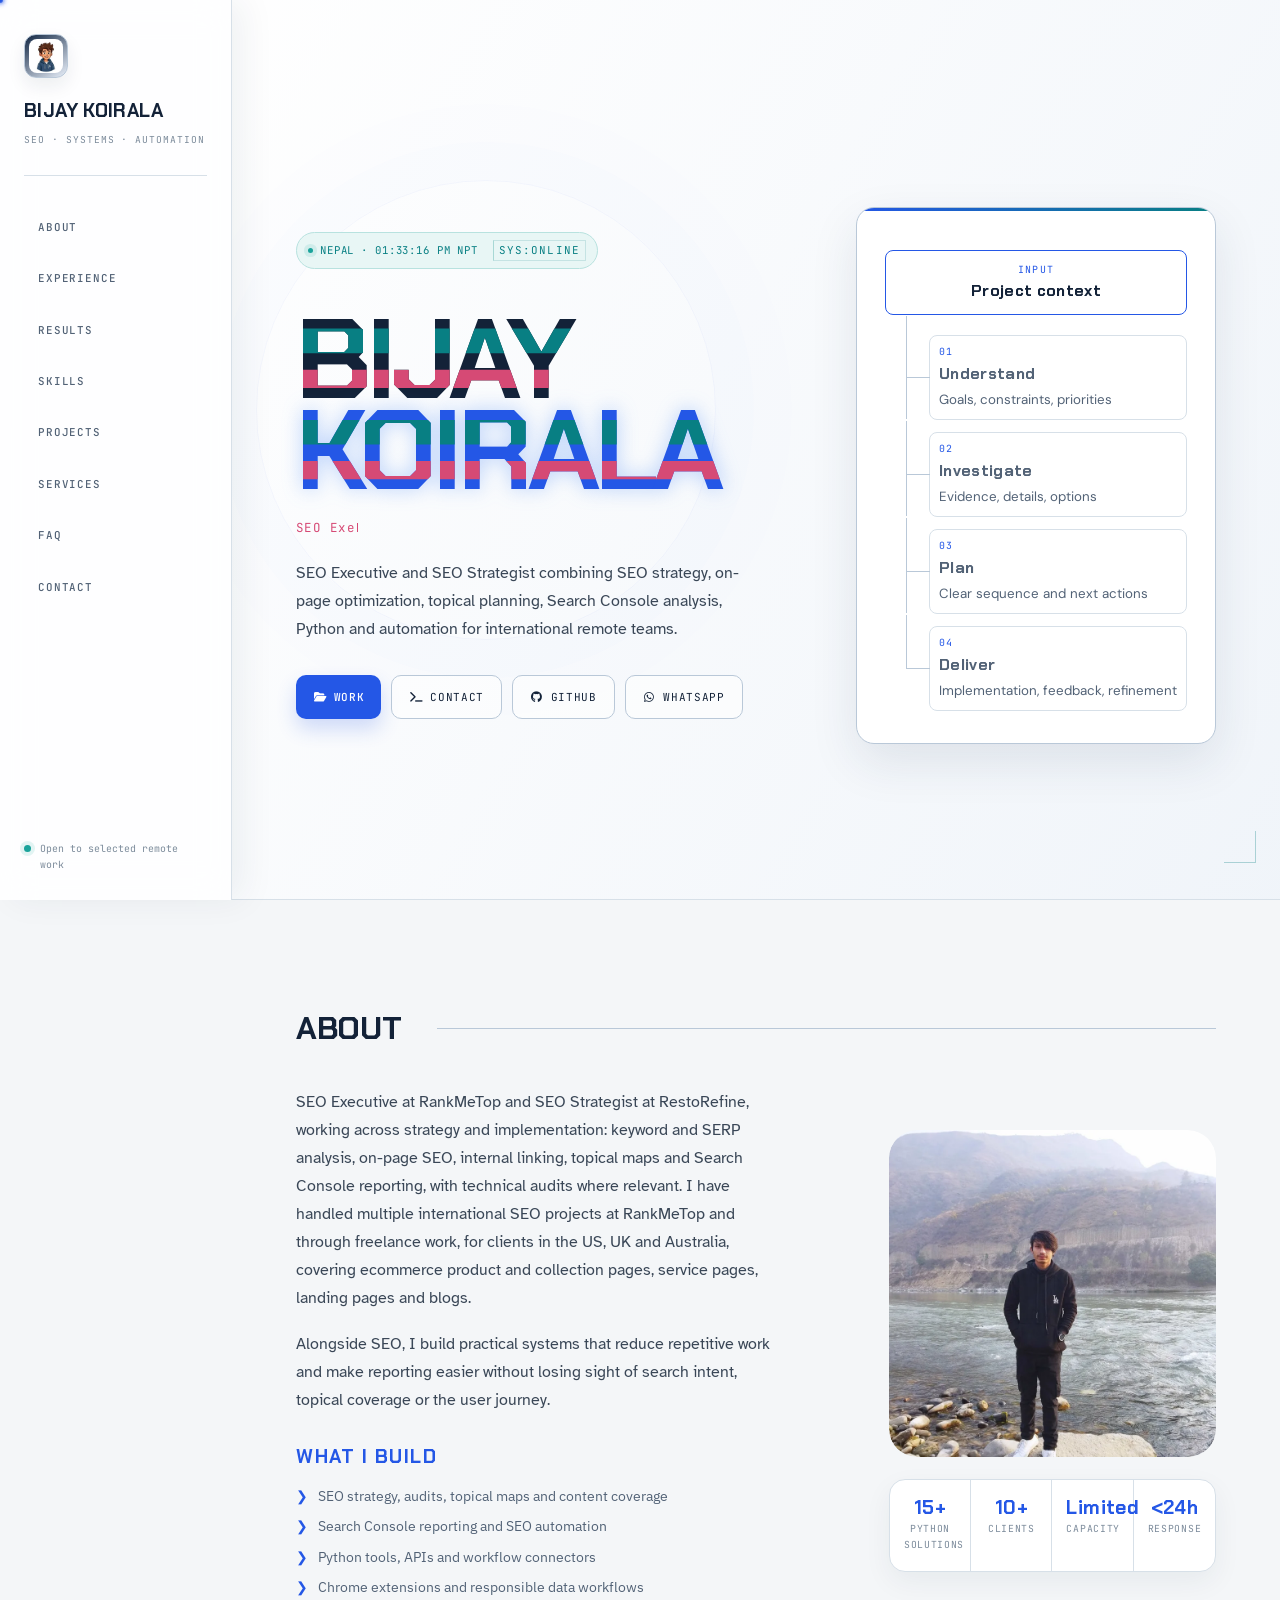
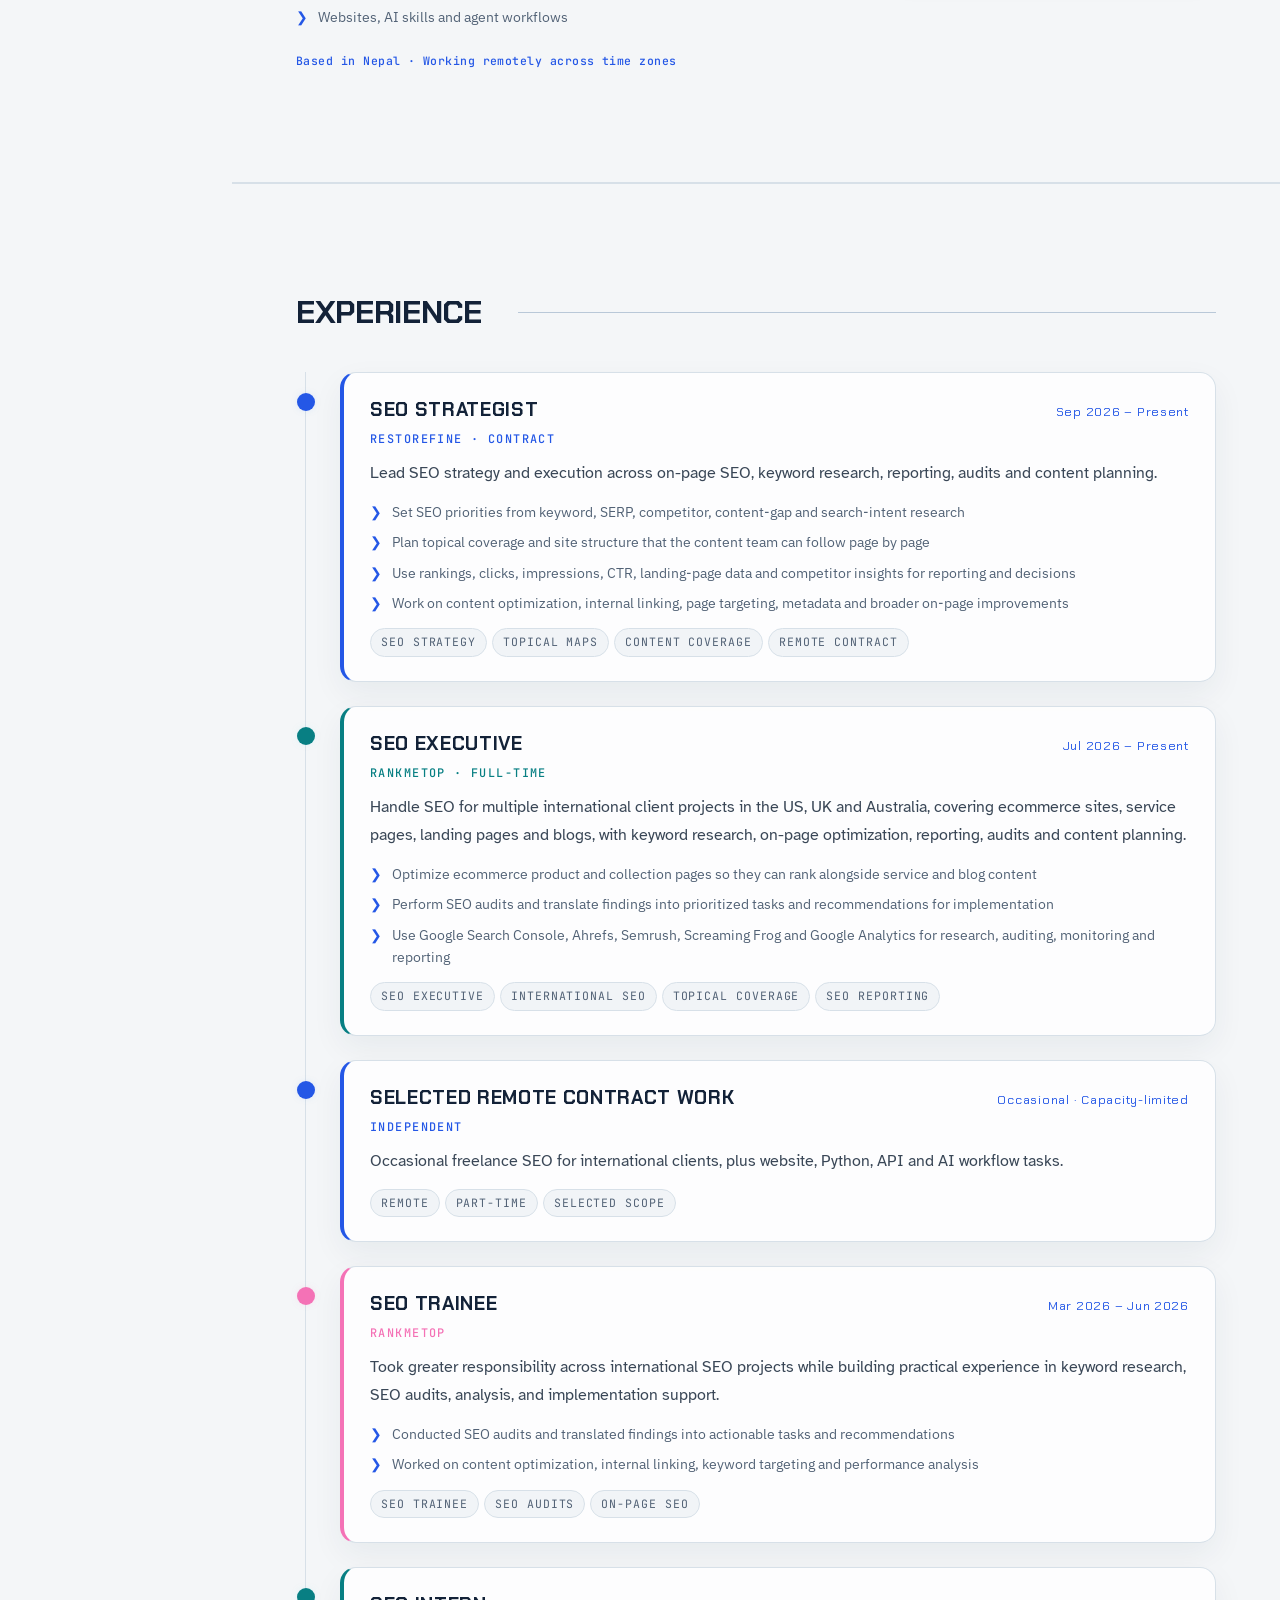
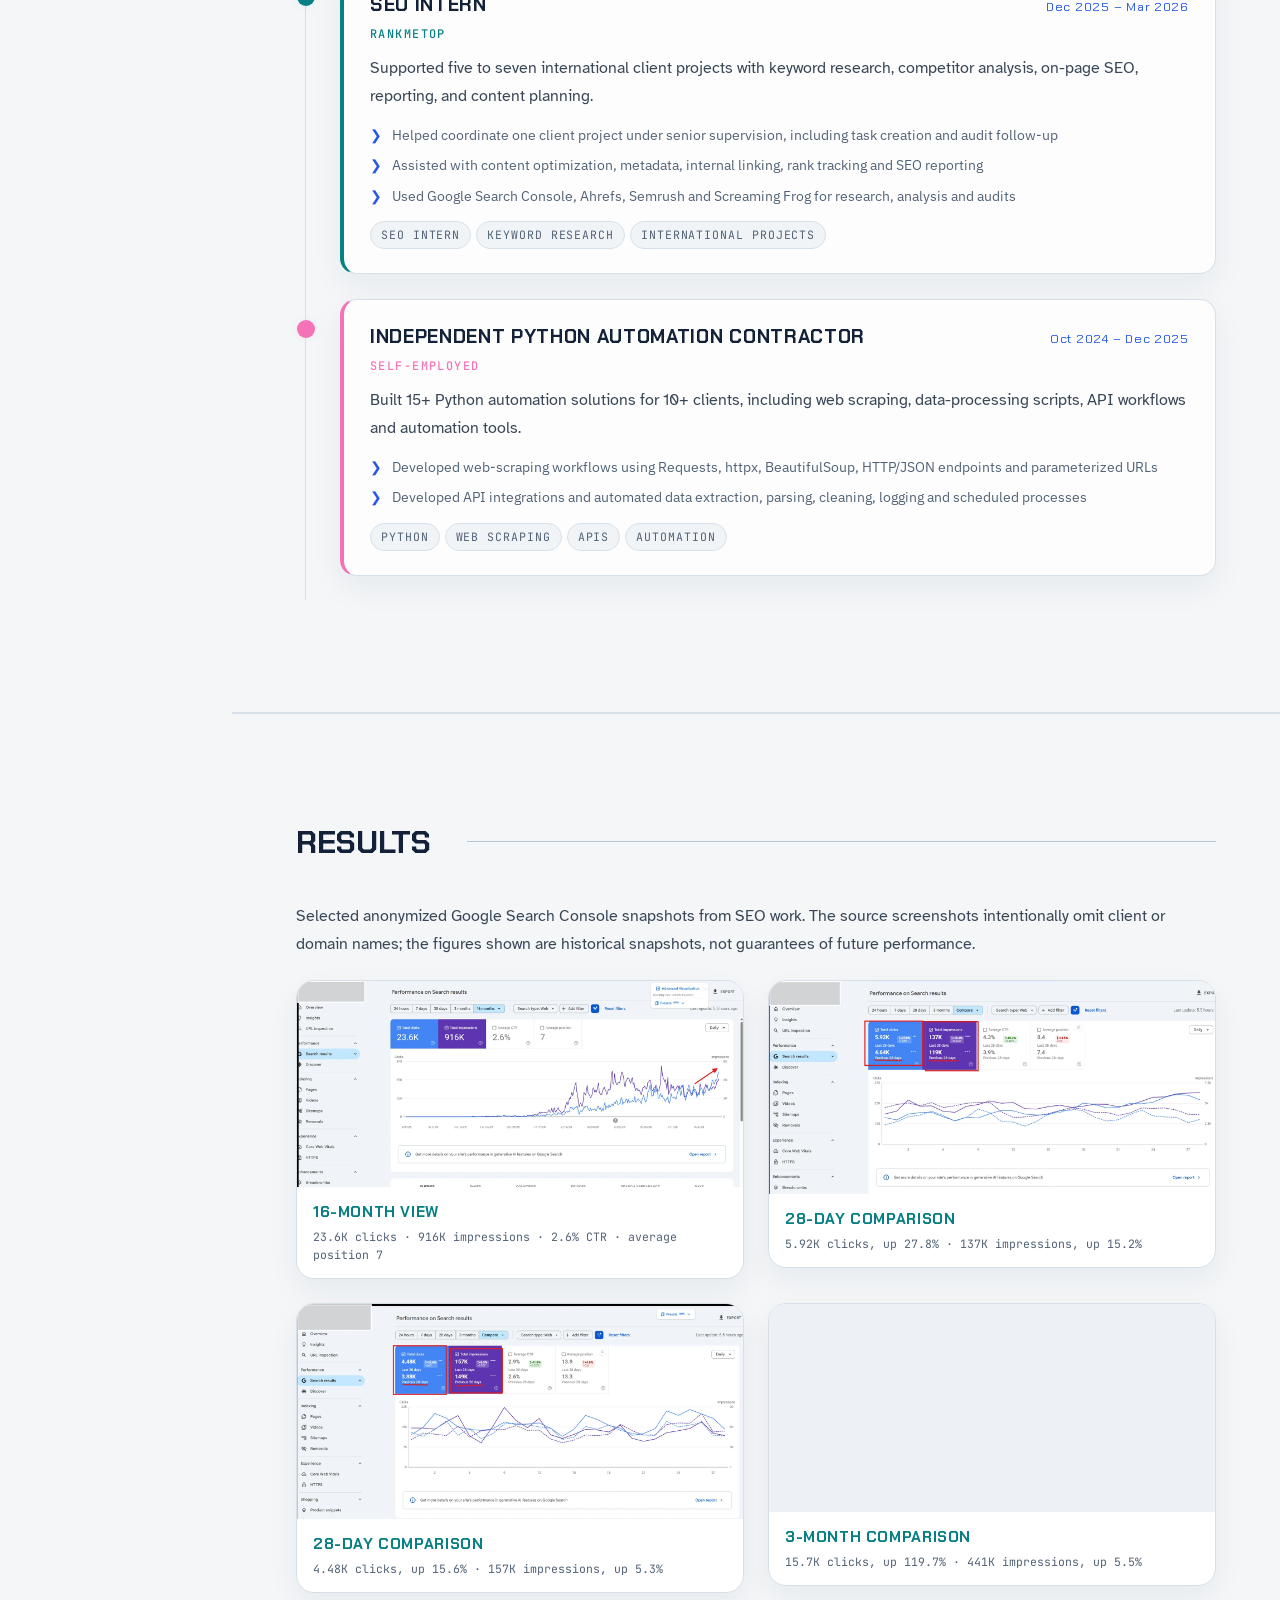
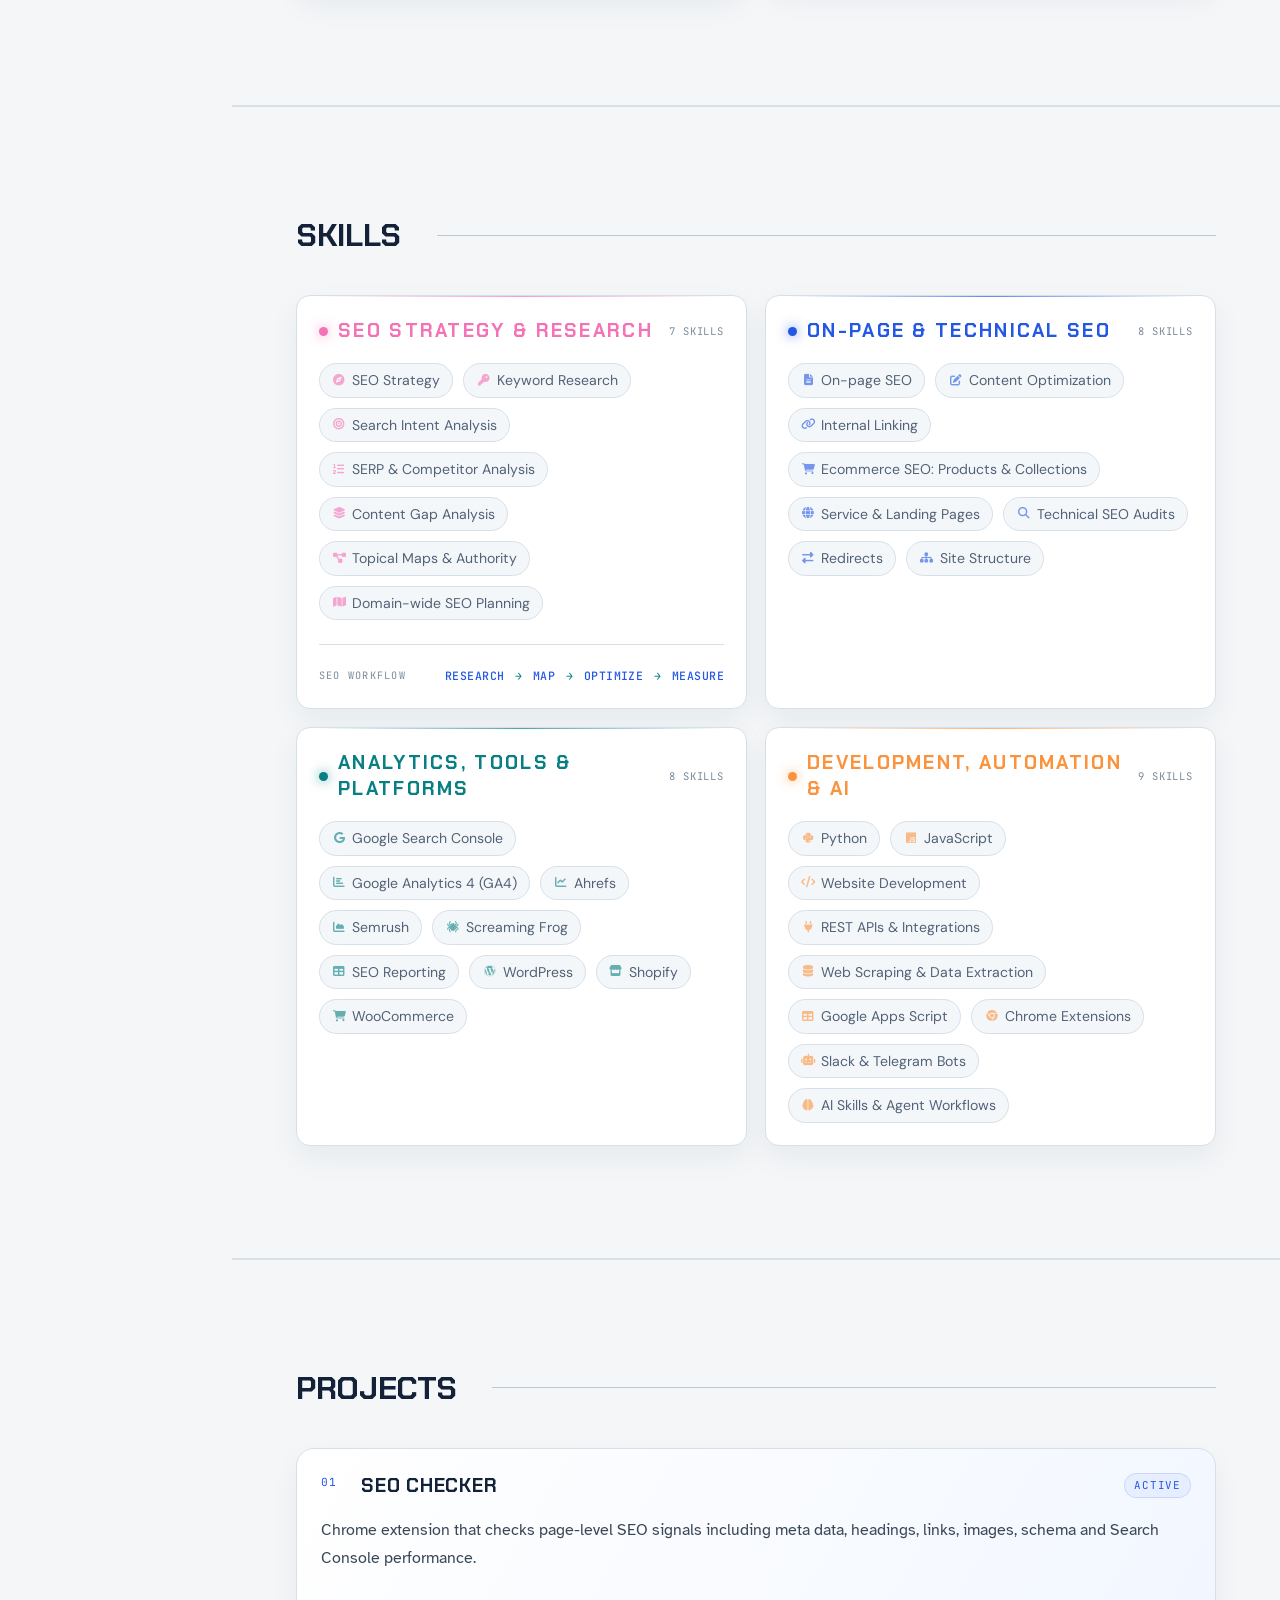
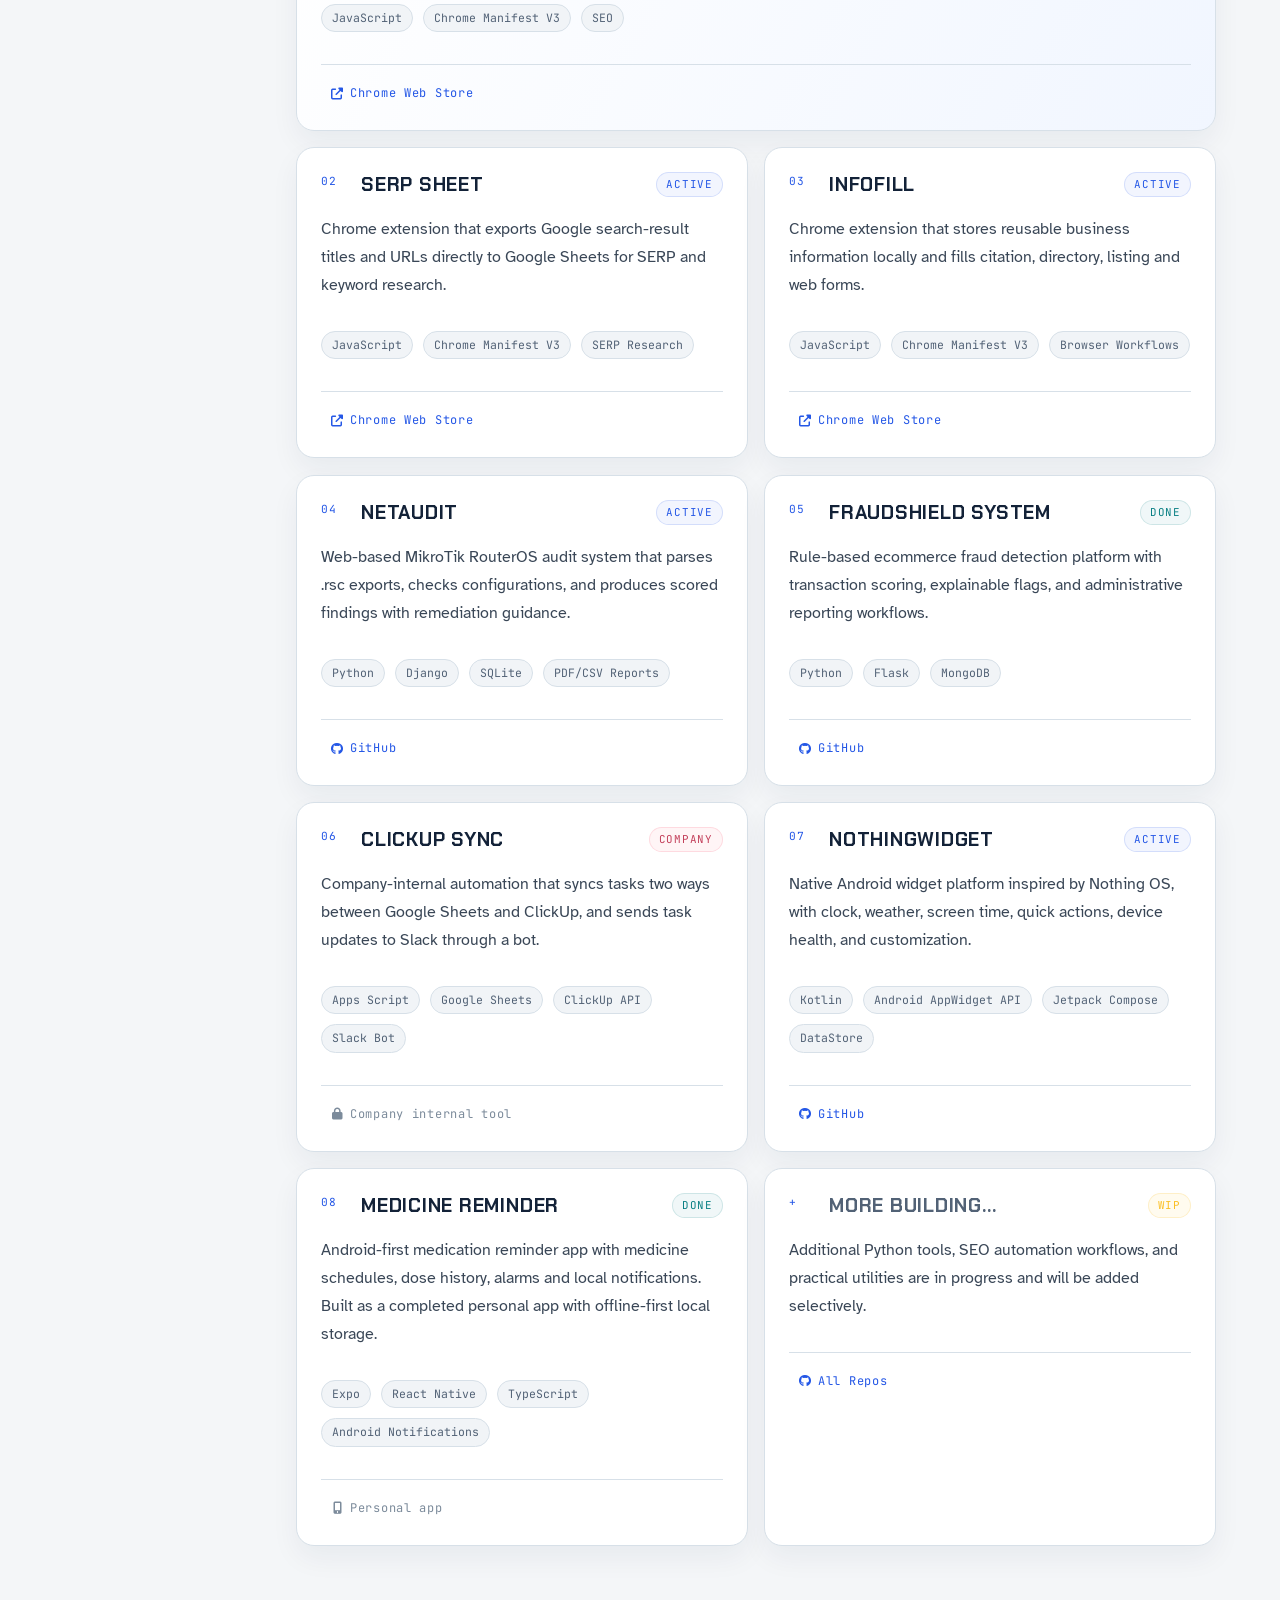
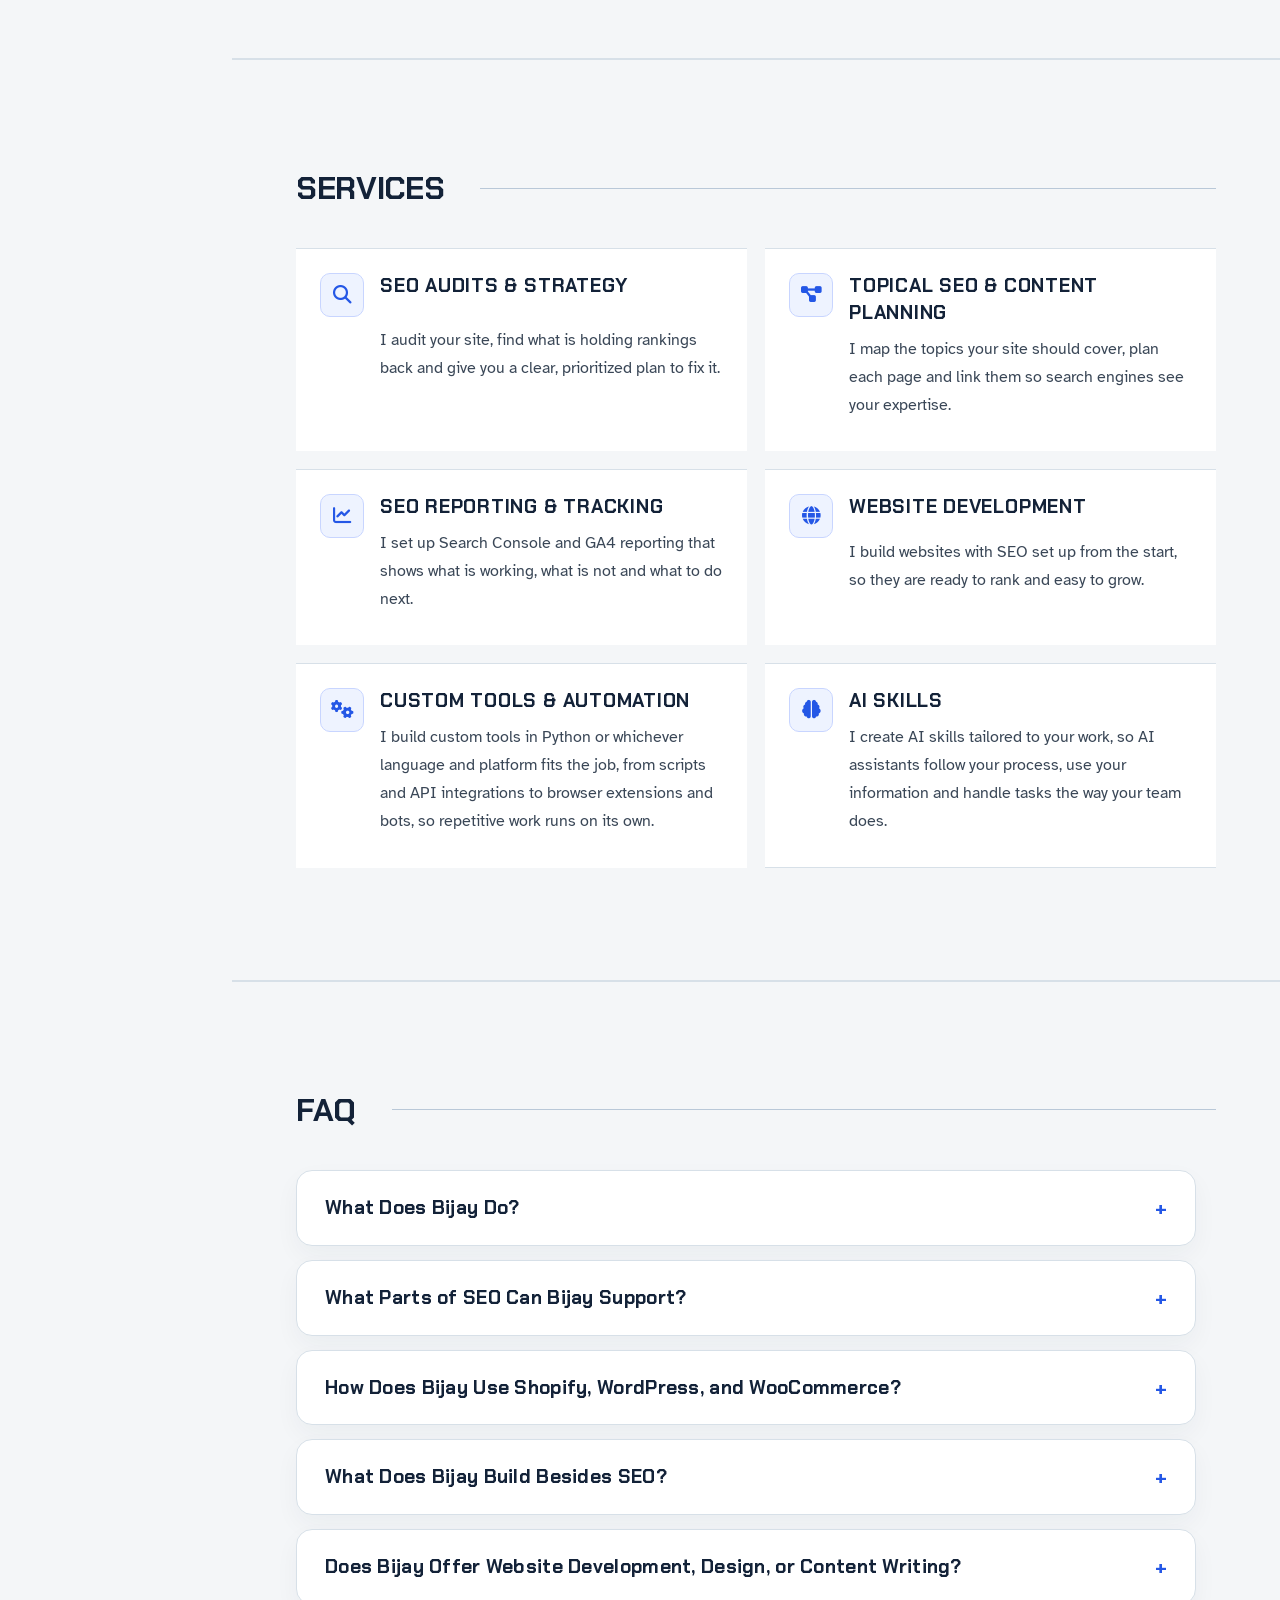
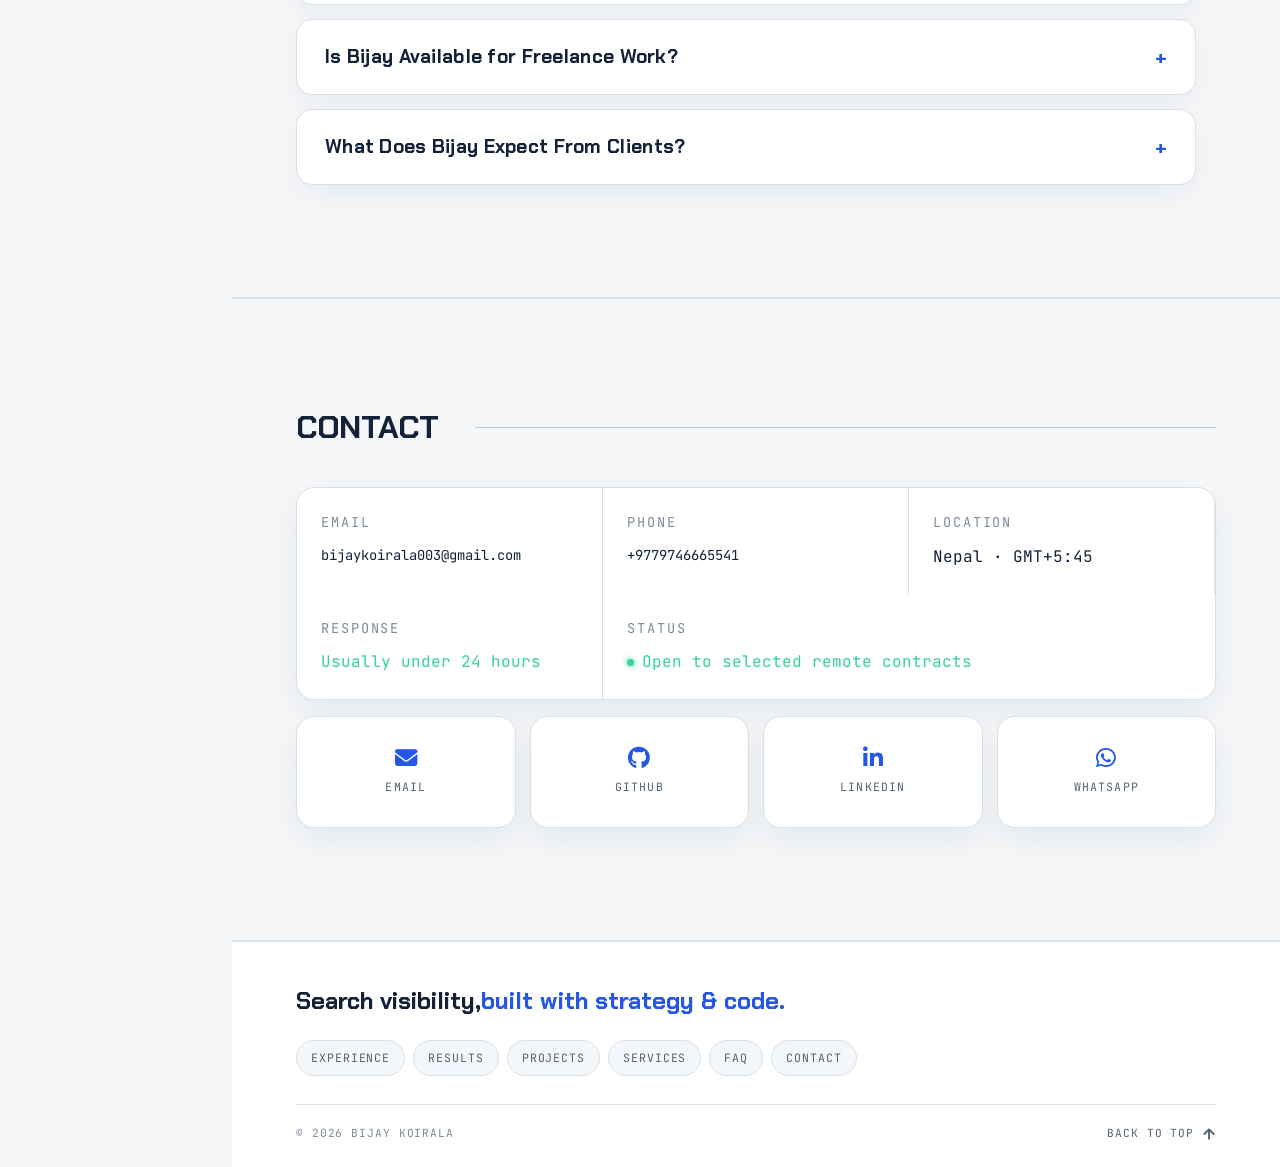
==== commit dc9c4a87: "Update portfolio styling and assets Refresh portfolio presentation, behavior, and supporting assets." ====
--- a/index.html
+++ b/index.html
@@ -23,20 +23,22 @@
   <meta property="og:url" content="https://bijaykoirala0.com.np/">
   <meta property="og:title" content="Bijay Koirala | SEO Executive, SEO Strategist &amp; Python Automation">
   <meta property="og:description" content="SEO Executive at RankMeTop and SEO Strategist at RestoRefine, working across SEO strategy, on-page optimization, topical planning, Search Console analysis, Python and automation.">
-  <meta property="og:image" content="https://bijaykoirala0.com.np/assets/image/profile.webp">
-  <meta property="og:image:width" content="400">
-  <meta property="og:image:height" content="400">
-  <meta property="og:image:type" content="image/webp">
+  <meta property="og:image" content="https://bijaykoirala0.com.np/assets/image/og-image.jpg">
+  <meta property="og:image:width" content="1200">
+  <meta property="og:image:height" content="630">
+  <meta property="og:image:type" content="image/jpeg">
+  <meta property="og:image:alt" content="Bijay Koirala, SEO Executive and SEO Strategist">
   <meta property="og:locale" content="en_US">
   <meta property="og:locale:alternate" content="en_GB">
   <meta property="og:site_name" content="Bijay Koirala Portfolio">
 
   <!-- Twitter Card -->
-  <meta name="twitter:card" content="summary">
+  <meta name="twitter:card" content="summary_large_image">
   <meta name="twitter:url" content="https://bijaykoirala0.com.np/">
   <meta name="twitter:title" content="Bijay Koirala | SEO Executive, SEO Strategist &amp; Python Automation">
   <meta name="twitter:description" content="SEO Executive at RankMeTop and SEO Strategist at RestoRefine, working across SEO strategy, on-page optimization, topical planning, Search Console analysis, Python and automation.">
-  <meta name="twitter:image" content="https://bijaykoirala0.com.np/assets/image/profile.webp">
+  <meta name="twitter:image" content="https://bijaykoirala0.com.np/assets/image/og-image.jpg">
+  <meta name="twitter:image:alt" content="Bijay Koirala, SEO Executive and SEO Strategist">
 
   <!-- Schema — Person + WebSite -->
   <script type="application/ld+json">
@@ -165,7 +167,7 @@
           {"@type": "Question", "name": "What Does Bijay Do?", "acceptedAnswer": {"@type": "Answer", "text": "Bijay is an SEO Executive at RankMeTop and an SEO Strategist at RestoRefine. He works across SEO strategy, on-page optimization, search analysis, content structure and performance reporting."}},
           {"@type": "Question", "name": "What Parts of SEO Can Bijay Support?", "acceptedAnswer": {"@type": "Answer", "text": "He works on ecommerce sites (product and collection pages), service pages, landing pages and blogs. His work covers domain-wide and content-gap analysis, keyword and SERP research, search intent, competitor analysis, topical maps, internal linking, content optimization and Search Console and GA4 reporting, with technical audits and fixes where they support the wider plan."}},
           {"@type": "Question", "name": "How Does Bijay Use Shopify, WordPress, and WooCommerce?", "acceptedAnswer": {"@type": "Answer", "text": "He uses them for day-to-day SEO work: publishing blog posts, updating page content, optimizing product and collection pages, setting up redirects and making on-page changes. He does not build themes, plugins, apps or extensions for these platforms."}},
-          {"@type": "Question", "name": "What Does Bijay Build Besides SEO?", "acceptedAnswer": {"@type": "Answer", "text": "He builds websites, Python automation, API integrations, data-extraction workflows, Google Apps Script connectors, Chrome extensions, Slack, Telegram and Discord bots, and AI skills and agent workflows that automate repeat SEO and business tasks."}},
+          {"@type": "Question", "name": "What Does Bijay Build Besides SEO?", "acceptedAnswer": {"@type": "Answer", "text": "He builds websites, Python automation, API integrations, data-extraction workflows, Google Apps Script connectors, Chrome extensions, Slack and Telegram bots, and AI skills and agent workflows that automate repeat SEO and business tasks."}},
           {"@type": "Question", "name": "Does Bijay Offer Website Development, Design, or Content Writing?", "acceptedAnswer": {"@type": "Answer", "text": "He builds websites alongside his SEO work. He does not offer standalone graphic design or long-form content writing; on the content side he prepares SEO briefs and outlines and optimizes existing content."}},
           {"@type": "Question", "name": "Is Bijay Available for Freelance Work?", "acceptedAnswer": {"@type": "Answer", "text": "He considers a limited number of selected remote part-time contracts that fit alongside his primary SEO roles. Availability and scope are discussed before any engagement begins."}},
           {"@type": "Question", "name": "What Does Bijay Expect From Clients?", "acceptedAnswer": {"@type": "Answer", "text": "Clear and timely communication, accurate information and the access the work needs, responsible handling of shared data on both sides, and pay that matches the agreed scope and workload."}}
@@ -177,17 +179,18 @@
   <!-- Resource hints -->
   <link rel="preconnect" href="https://fonts.googleapis.com">
   <link rel="preconnect" href="https://fonts.gstatic.com" crossorigin>
-  <link rel="preconnect" href="https://cdnjs.cloudflare.com" crossorigin>
 
   <!-- Full stylesheet — render-blocking so the first paint is already styled (no CLS) -->
-  <link rel="stylesheet" href="assets/css/style.css">
+  <link rel="stylesheet" href="assets/css/style.css?v=20261017-22">
 
   <!-- Fonts — swap with metric-matched fallbacks to minimise CLS -->
   <link rel="stylesheet" href="https://fonts.googleapis.com/css2?family=Chakra+Petch:wght@700&family=DM+Sans:wght@400;600&family=IBM+Plex+Sans:wght@400&family=JetBrains+Mono:wght@400;500&family=Atkinson+Hyperlegible:wght@400&display=swap" media="print" onload="this.media='all'">
   <noscript><link rel="stylesheet" href="https://fonts.googleapis.com/css2?family=Chakra+Petch:wght@700&family=DM+Sans:wght@400;600&family=IBM+Plex+Sans:wght@400&family=JetBrains+Mono:wght@400;500&family=Atkinson+Hyperlegible:wght@400&display=swap"></noscript>
 
-  <!-- Font Awesome subset — loaded blocking (it is tiny) so icon boxes never pop in and shift text -->
-  <link rel="stylesheet" href="assets/css/icons.css">
+  <!-- Self-hosted Font Awesome subset (only the icons used, ~7 KB) — loaded blocking so icons never pop in and shift text -->
+  <link rel="stylesheet" href="assets/css/icons.css?v=20261017-4">
+  <link rel="preload" href="assets/fonts/fa-solid-900.woff2" as="font" type="font/woff2" crossorigin>
+  <link rel="preload" href="assets/fonts/fa-brands-400.woff2" as="font" type="font/woff2" crossorigin>
 
 </head>
 <body>
@@ -211,7 +214,7 @@
       <a href="#contact">Contact</a>
     </nav>
     <div class="side-status"><span></span>Open to selected remote work</div>
-    <button id="tog" aria-label="menu" aria-expanded="false" aria-controls="drawer"><span></span><span></span></button>
+    <button id="tog" type="button" aria-label="Open navigation menu" aria-expanded="false" aria-controls="drawer"><span></span><span></span></button>
   </header>
 
   <div id="drawer">
@@ -535,7 +538,7 @@
             <span class="sk-card-mark" aria-hidden="true"></span>
             <h3 class="sk-hud-title">Analytics, Tools &amp; Platforms</h3>
           </div>
-          <span class="sk-card-count">9 skills</span>
+          <span class="sk-card-count">8 skills</span>
         </div>
         <div class="sk-hud-items">
           <span class="sk-hud-item"><i class="fab fa-google sk-icon" aria-hidden="true"></i>Google Search Console</span>
@@ -565,7 +568,7 @@
           <span class="sk-hud-item"><i class="fas fa-database sk-icon" aria-hidden="true"></i>Web Scraping &amp; Data Extraction</span>
           <span class="sk-hud-item"><i class="fas fa-table sk-icon" aria-hidden="true"></i>Google Apps Script</span>
           <span class="sk-hud-item"><i class="fab fa-chrome sk-icon" aria-hidden="true"></i>Chrome Extensions</span>
-          <span class="sk-hud-item"><i class="fas fa-robot sk-icon" aria-hidden="true"></i>Slack, Telegram &amp; Discord Bots</span>
+          <span class="sk-hud-item"><i class="fas fa-robot sk-icon" aria-hidden="true"></i>Slack &amp; Telegram Bots</span>
           <span class="sk-hud-item"><i class="fas fa-brain sk-icon" aria-hidden="true"></i>AI Skills &amp; Agent Workflows</span>
         </div>
       </div>
@@ -762,7 +765,7 @@
       </details>
       <details class="faq-item rv rv-up">
         <summary>What Does Bijay Build Besides SEO?</summary>
-        <p>He builds websites, Python automation, API integrations, data-extraction workflows, Google Apps Script connectors, Chrome extensions, Slack, Telegram and Discord bots, and AI skills and agent workflows that automate repeat SEO and business tasks.</p>
+        <p>He builds websites, Python automation, API integrations, data-extraction workflows, Google Apps Script connectors, Chrome extensions, Slack and Telegram bots, and AI skills and agent workflows that automate repeat SEO and business tasks.</p>
       </details>
       <details class="faq-item rv rv-up">
         <summary>Does Bijay Offer Website Development, Design, or Content Writing?</summary>
@@ -828,10 +831,6 @@
       <i class="fab fa-whatsapp ct-sb-icon"></i>
       <span class="ct-sb-name">WhatsApp</span>
     </a>
-    <a href="https://discord.com/users/1346023819810443336" target="_blank" rel="noopener noreferrer" class="ct-sb">
-      <i class="fab fa-discord ct-sb-icon"></i>
-      <span class="ct-sb-name">Discord</span>
-    </a>
   </div>
   </section>
 
@@ -841,32 +840,29 @@
   <!-- FOOTER -->
   <footer id="foot">
     <div class="foot-inner">
-      <div class="foot-main">
-        <div class="foot-brand">
-          <span class="foot-mark" aria-hidden="true">BK</span>
-          <div>
-            <strong>Bijay Koirala</strong>
-          </div>
-        </div>
-        <nav class="foot-nav" aria-label="Footer navigation">
-          <a href="#about">About</a>
+      <div class="foot-top">
+        <p class="foot-line">Search visibility,<br><span>built with strategy &amp; code.</span></p>
+        <nav class="foot-links" aria-label="Footer navigation">
+          <a href="#experience">Experience</a>
+          <a href="#results">Results</a>
           <a href="#projects">Projects</a>
           <a href="#services">Services</a>
           <a href="#faq">FAQ</a>
           <a href="#contact">Contact</a>
         </nav>
       </div>
-      <div class="foot-bottom">
-        <span>© <span id="yr"></span> Bijay Koirala</span>
+      <div class="foot-bar">
+        <span>&copy; 2026 Bijay Koirala</span>
+        <a href="#hero" class="foot-top-link">Back to top <svg width="14" height="14" viewBox="0 0 12 12" fill="none" aria-hidden="true"><path d="M6 10V2M6 2L2 6M6 2L10 6" stroke="currentColor" stroke-width="1.6" stroke-linecap="round" stroke-linejoin="round"/></svg></a>
       </div>
     </div>
   </footer>
 
   <button id="btt" aria-label="Back to top" title="Back to top">
-    <svg width="12" height="12" viewBox="0 0 12 12" fill="none" xmlns="http://www.w3.org/2000/svg">
-      <path d="M6 10V2M6 2L2 6M6 2L10 6" stroke="#3b82f6" stroke-width="1.5" stroke-linecap="round" stroke-linejoin="round"/>
+    <svg width="16" height="16" viewBox="0 0 12 12" fill="none" xmlns="http://www.w3.org/2000/svg" aria-hidden="true">
+      <path d="M6 10V2M6 2L2 6M6 2L10 6" stroke="currentColor" stroke-width="1.6" stroke-linecap="round" stroke-linejoin="round"/>
     </svg>
   </button>
-  <script src="assets/js/main.js" defer></script>
+  <script src="assets/js/main.js?v=20261017-7" defer></script>
 </body>
 </html>
--- a/assets/css/style.css
+++ b/assets/css/style.css
@@ -49,14 +49,17 @@
   padding: 0
 }
 
+/* clip (not hidden) so body never becomes its own scroll box;
+   on phones that trapped the footer under the browser toolbar. */
 html {
-  overflow-x: hidden
+  overflow-x: hidden;
+  overflow-x: clip
 }
 
 body {
   font-family: var(--body);
   line-height: 1.6;
-  overflow-x: hidden
+  overflow-x: clip
 }
 
 a {
@@ -299,28 +302,34 @@
 
 #tog {
   flex-direction: column;
-  gap: 5px;
+  align-items: center;
+  justify-content: center;
+  gap: 6px;
+  width: 40px;
+  height: 40px;
   background: none;
   border: none;
   cursor: pointer;
-  padding: 5px
+  padding: 0;
+  flex: 0 0 40px
 }
 
 #tog span {
   display: block;
-  width: 18px;
-  height: 1px;
+  width: 24px;
+  height: 2px;
   transition: all .22s;
-  border-radius: 1px
+  border-radius: 2px;
+  transform-origin: center
 }
 
 #tog.open span:first-child {
-  transform: translateY(6px) rotate(45deg);
+  transform: translateY(4px) rotate(45deg);
   background: var(--vi)
 }
 
 #tog.open span:last-child {
-  transform: translateY(-6px) rotate(-45deg);
+  transform: translateY(-4px) rotate(-45deg);
   background: var(--vi)
 }
 
@@ -936,6 +945,102 @@
 @media(max-width:640px) {
   #faq .faq-item[open] summary {
     padding-bottom: 10px
+  }
+}
+
+/* Experience details stay complete on desktop and collapse into a readable
+   summary on phones. */
+.exp-more {
+  display: none;
+}
+
+.about-more {
+  display: none;
+}
+
+@media(max-width:900px) {
+  #experience .exp-more {
+    display: inline-flex;
+    align-items: center;
+    margin-top: 9px;
+    padding: 0;
+    border: 0;
+    background: transparent;
+    color: var(--vi);
+    font-family: var(--mono);
+    font-size: .68rem;
+    font-weight: 600;
+    letter-spacing: .08em;
+    text-transform: uppercase;
+    cursor: pointer;
+  }
+
+  #experience .exp-more::after {
+    content: '↓';
+    margin-left: 6px;
+    transition: transform .2s ease;
+  }
+
+  #experience .exp-hud.is-expanded .exp-more::after {
+    transform: rotate(180deg);
+  }
+
+  #experience .exp-hud:not(.is-expanded) .exp-bullets,
+  #experience .exp-hud:not(.is-expanded) .exp-tags {
+    display: none;
+  }
+
+  #experience .exp-hud:not(.is-expanded) .exp-desc {
+    display: -webkit-box;
+    overflow: hidden;
+    -webkit-box-orient: vertical;
+    -webkit-line-clamp: 3;
+  }
+
+  #about .about-more {
+    display: inline-flex;
+    align-items: center;
+    margin-top: 9px;
+    padding: 0;
+    border: 0;
+    background: transparent;
+    color: var(--vi);
+    font-family: var(--mono);
+    font-size: .68rem;
+    font-weight: 600;
+    letter-spacing: .08em;
+    text-transform: uppercase;
+    cursor: pointer;
+  }
+
+  #about .about-more::after {
+    content: '↓';
+    margin-left: 6px;
+    transition: transform .2s ease;
+  }
+
+  #about #aText:not(.is-expanded) > p:nth-of-type(n+2),
+  #about #aText:not(.is-expanded) > .about-label,
+  #about #aText:not(.is-expanded) > ul,
+  #about #aText:not(.is-expanded) > .grad-line {
+    display: none;
+  }
+
+  #about #aText.is-expanded .about-more::after {
+    transform: rotate(180deg);
+  }
+
+  /* Collapsed: show only the first 4 lines so "Read more" sits higher. */
+  #about #aText:not(.is-expanded) > p:first-of-type {
+    display: -webkit-box;
+    -webkit-box-orient: vertical;
+    -webkit-line-clamp: 4;
+    line-clamp: 4;
+    overflow: hidden
+  }
+
+  #about .about-more {
+    margin-top: 10px
   }
 }
 
@@ -1401,8 +1506,7 @@
 }
 
 .ct-link:focus-visible,
-.ct-sb:focus-visible,
-.foot-nav a:focus-visible {
+.ct-sb:focus-visible {
   outline: 2px solid var(--cy);
   outline-offset: 3px
 }
@@ -1554,11 +1658,9 @@
 }
 
 .foot-main {
-  display: grid;
-  grid-template-columns: minmax(220px, 1.2fr) minmax(220px, 1fr) auto;
-  gap: 24px;
+  display: flex;
   align-items: center;
-  padding-bottom: 22px
+  padding-bottom: 0
 }
 
 .foot-brand {
@@ -1592,39 +1694,6 @@
   text-transform: uppercase
 }
 
-.foot-bottom {
-  font-family: var(--mono)
-}
-
-.foot-nav {
-  display: flex;
-  flex-wrap: wrap;
-  justify-content: flex-end;
-  gap: 14px 18px
-}
-
-.foot-nav a {
-  font-family: var(--mono);
-  font-size: .7rem;
-  letter-spacing: .08em;
-  text-transform: uppercase;
-  transition: color .18s
-}
-
-.foot-bottom {
-  line-height: 1.7;
-  display: flex;
-  justify-content: space-between;
-  gap: 16px;
-  padding-top: 16px;
-  border-top: 1px solid rgba(30, 45, 74, .7);
-  font-size: .68rem
-}
-
-.foot-bottom #yr {
-  color: var(--vi)
-}
-
 .profile-img::before {
   will-change: transform
 }
@@ -1897,6 +1966,12 @@
   border-radius: 10px
 }
 
+/* Square corner brackets clash with the rounded button. */
+#btt::before,
+#btt::after {
+  display: none
+}
+
 @media(min-width:580px) {
   .ct-info-bar {
     grid-template-columns: repeat(3, 1fr)
@@ -2229,24 +2304,6 @@
   }
 }
 
-@media(max-width:640px) {
-  .foot-main {
-    grid-template-columns: 1fr;
-    gap: 18px;
-    align-items: start
-  }
-
-  .foot-nav {
-    justify-content: flex-start
-  }
-
-  .foot-bottom {
-    flex-direction: column;
-    align-items: flex-start;
-    gap: 8px
-  }
-}
-
 /* ── complete visual direction: editorial search systems ── */
 
 html {
@@ -2672,10 +2729,6 @@
 
 .foot-inner {
   max-width: 1320px
-}
-
-.foot-nav a:hover {
-  color: #fff
 }
 
 #btt {
@@ -3292,16 +3345,65 @@
   border-color: #b9c9df
 }
 
-#foot .foot-bottom {
-  color: var(--tx2)
-}
-
-#foot .foot-nav a {
-  color: var(--tx2)
-}
-
-#foot .foot-nav a:hover {
-  color: var(--vi)
+/* Compact mobile cards: keep Experience denser and service icons proportional. */
+@media(max-width:900px) {
+  #svGrid .si {
+    width: 32px;
+    height: 32px;
+    font-size: .68rem;
+    border-radius: 7px
+  }
+
+  #experience .exp-hud {
+    padding: 17px 16px;
+    border-left-width: 3px;
+    border-radius: 14px
+  }
+
+  #experience .exp-hud-top {
+    display: block;
+    margin-bottom: 8px
+  }
+
+  #experience .exp-role {
+    margin-bottom: 5px;
+    font-size: 1rem
+  }
+
+  #experience .exp-date {
+    display: block;
+    font-size: .7rem
+  }
+
+  #experience .exp-co {
+    margin-bottom: 8px;
+    font-size: .68rem
+  }
+
+  #experience .exp-desc {
+    margin-bottom: 10px;
+    font-size: .88rem;
+    line-height: 1.6
+  }
+
+  #experience .exp-bullets {
+    gap: 6px;
+    margin-bottom: 10px
+  }
+
+  #experience .exp-bullets li {
+    font-size: .82rem;
+    line-height: 1.5
+  }
+
+  #experience .exp-tags {
+    gap: 4px
+  }
+
+  #experience .etag {
+    padding: 5px 8px;
+    font-size: .62rem
+  }
 }
 
 /* One horizontal content rail for the hero and every main section. */
@@ -3602,6 +3704,454 @@
   }
 
   #foot {
-    padding: 22px 16px 18px
-  }
-}
+    padding: 20px 66px calc(28px + env(safe-area-inset-bottom)) 16px;
+    overflow: visible
+  }
+
+  /* Keep the fixed control fully above mobile browser controls. */
+  #btt {
+    right: 16px;
+    bottom: calc(28px + env(safe-area-inset-bottom));
+    z-index: 100;
+  }
+}
+
+/* Footer: light closing band that matches the page's white cards and mono labels. */
+#foot {
+  position: relative;
+  padding: 44px var(--page-gutter) calc(24px + env(safe-area-inset-bottom));
+  color: var(--tx2);
+  background: var(--card);
+  border-top: 1px solid var(--bdr);
+  overflow: hidden
+}
+
+#foot .foot-inner {
+  margin: 0 auto
+}
+
+.foot-top {
+  display: flex;
+  flex-wrap: wrap;
+  justify-content: space-between;
+  align-items: center;
+  gap: 24px;
+  padding-bottom: 28px;
+  border-bottom: 1px solid var(--bdr)
+}
+
+.foot-line {
+  margin: 0;
+  font-family: var(--dsp);
+  font-size: clamp(1.15rem, 2.2vw, 1.5rem);
+  font-weight: 700;
+  line-height: 1.25;
+  color: var(--tx)
+}
+
+.foot-line br {
+  display: none
+}
+
+.foot-line span {
+  color: var(--vi)
+}
+
+.foot-links {
+  display: flex;
+  flex-wrap: wrap;
+  gap: 8px
+}
+
+.foot-links a {
+  padding: 8px 14px;
+  font-family: var(--mono);
+  font-size: .72rem;
+  letter-spacing: .08em;
+  text-transform: uppercase;
+  color: var(--tx2);
+  text-decoration: none;
+  background: var(--surface-2);
+  border: 1px solid var(--bdr);
+  border-radius: 999px;
+  transition: color .2s, border-color .2s, background .2s
+}
+
+.foot-links a:hover {
+  color: var(--vi);
+  border-color: var(--vi);
+  background: var(--v06)
+}
+
+.foot-bar {
+  display: flex;
+  justify-content: space-between;
+  align-items: center;
+  gap: 16px;
+  padding-top: 20px;
+  font-family: var(--mono);
+  font-size: .7rem;
+  letter-spacing: .08em;
+  text-transform: uppercase;
+  color: var(--tx3)
+}
+
+.foot-top-link {
+  display: inline-flex;
+  align-items: center;
+  gap: 8px;
+  color: var(--tx2);
+  text-decoration: none;
+  transition: color .2s
+}
+
+.foot-top-link:hover {
+  color: var(--vi)
+}
+
+#btt svg {
+  color: #fff
+}
+
+@media(max-width:900px) {
+  #foot {
+    padding: 36px 16px calc(24px + env(safe-area-inset-bottom))
+  }
+
+  .foot-top {
+    flex-direction: column;
+    align-items: flex-start;
+    gap: 20px
+  }
+
+  .foot-line br {
+    display: inline
+  }
+
+  /* Footer has its own back-to-top link, so hide the floating one there. */
+  #btt.at-foot {
+    opacity: 0;
+    pointer-events: none
+  }
+}
+
+/* Long skill chips wrap instead of spilling off very narrow phones. */
+.sk-hud-item {
+  max-width: 100%;
+  white-space: normal;
+  overflow-wrap: anywhere
+}
+
+/* Tablet / large-phone hero: buttons in one even row, process card full width. */
+@media(min-width:641px) and (max-width:900px) {
+  #hCta {
+    display: grid;
+    grid-template-columns: repeat(4, minmax(0, 1fr));
+    align-items: stretch
+  }
+
+  #hCta .btn {
+    justify-content: center
+  }
+
+  #hero .hero-panel {
+    width: 100%;
+    max-width: none;
+    justify-self: stretch
+  }
+}
+
+/* About stats sit in a narrow column up to 900px: use 2x2 there too. */
+@media(max-width:900px) {
+  .stats {
+    grid-template-columns: repeat(2, 1fr)
+  }
+
+  .stat:nth-child(2n) {
+    border-right: 0
+  }
+
+  .stat:nth-child(-n+2) {
+    border-bottom: 1px solid var(--bdr)
+  }
+}
+
+/* Long email address wraps instead of being cut off in the contact list. */
+.ct-val {
+  white-space: normal;
+  overflow-wrap: break-word;
+  text-overflow: clip
+}
+
+/* Four contact buttons: one even row on phones, 2x2 on the narrowest. */
+@media(max-width:900px) {
+  main#main-content .ct-social-grid {
+    grid-template-columns: repeat(4, minmax(0, 1fr))
+  }
+}
+
+@media(max-width:340px) {
+  main#main-content .ct-social-grid {
+    grid-template-columns: repeat(2, minmax(0, 1fr))
+  }
+}
+
+/* Floating arrow: smaller and see-through so it doesn't hide card text. */
+@media(max-width:900px) {
+  #btt {
+    width: 38px;
+    height: 38px;
+    opacity: 0;
+    background: rgba(19, 34, 56, .82)
+  }
+
+  #btt.show {
+    opacity: 1
+  }
+
+  #btt.show.at-foot {
+    opacity: 0
+  }
+}
+
+/* Contact details: 2 columns on tablets so the email stays on one line. */
+@media(min-width:580px) and (max-width:900px) {
+  .ct-info-bar {
+    grid-template-columns: repeat(2, 1fr)
+  }
+}
+
+/* Any width: the footer's own "Back to top" replaces the floating button. */
+#btt.show.at-foot {
+  opacity: 0;
+  pointer-events: none
+}
+
+/* Services on phones: give cards inner padding and make the icons readable. */
+@media(max-width:900px) {
+  main#main-content #svGrid .sc {
+    grid-template-columns: 40px minmax(0, 1fr);
+    gap: 8px 14px;
+    padding: 20px 18px
+  }
+
+  main#main-content #svGrid .si {
+    width: 40px;
+    height: 40px;
+    font-size: 1rem;
+    border-radius: 10px;
+    animation: none;
+    opacity: 1
+  }
+}
+
+#svGrid .si i {
+  font-size: 1.15rem;
+  line-height: 1
+}
+
+@media(min-width:901px) {
+  #services #svGrid .si {
+    width: 44px;
+    height: 44px;
+    border-radius: 10px;
+    animation: none;
+    opacity: 1
+  }
+}
+
+/* Services on phones: icon beside the title, description full card width
+   (same rhythm as Project cards, so text doesn't look oversized). */
+@media(max-width:900px) {
+  main#main-content #services #svGrid .sc {
+    grid-template-columns: 36px minmax(0, 1fr);
+    grid-template-areas: "icon title"
+      "description description";
+    gap: 12px 12px;
+    align-items: center
+  }
+
+  main#main-content #services #svGrid .si {
+    grid-area: icon;
+    width: 36px;
+    height: 36px
+  }
+
+  main#main-content #services #svGrid .si i {
+    font-size: 1rem
+  }
+
+  main#main-content #services #svGrid .stt {
+    grid-area: title;
+    margin: 0
+  }
+
+  main#main-content #services #svGrid .sd {
+    grid-area: description;
+    margin: 0
+  }
+}
+
+/* ── Compact phones (<=480px): smaller type, tighter boxes and spacing.
+   Body text stays >=14px for readability. ── */
+@media(max-width:480px) {
+  :root {
+    --p-size: .9rem;
+    --p-leading: 1.6;
+    --li-size: .84rem;
+    --h2-size: 1.35rem;
+    --h3-size: 1rem
+  }
+
+  /* header + hero */
+  #hdr {
+    height: 56px
+  }
+
+  #hero {
+    padding: 84px 14px 32px
+  }
+
+  #hName {
+    font-size: clamp(2.4rem, 13vw, 3.1rem);
+    margin-bottom: 10px
+  }
+
+  #hRole {
+    font-size: .72rem
+  }
+
+  #hDesc {
+    font-size: .9rem;
+    line-height: 1.55
+  }
+
+  #hCta {
+    gap: 8px
+  }
+
+  #hCta .btn {
+    min-height: 40px;
+    padding: 8px 10px;
+    font-size: .66rem
+  }
+
+  /* sections + headings */
+  main#main-content > section {
+    padding: 40px 14px
+  }
+
+  main#main-content .sh {
+    margin-bottom: 16px
+  }
+
+  .sh-t {
+    font-size: 1.35rem
+  }
+
+  /* body copy everywhere */
+  #aText > p,
+  #aText li,
+  main#main-content .pd,
+  main#main-content #svGrid .sd,
+  main#main-content .exp-desc,
+  main#main-content .faq-item p {
+    font-size: .9rem;
+    line-height: 1.6
+  }
+
+  /* card titles */
+  main#main-content .pt,
+  main#main-content #svGrid .stt,
+  main#main-content .faq-item summary,
+  #experience .exp-hud h3 {
+    font-size: 1rem;
+    line-height: 1.3
+  }
+
+  /* cards and gaps */
+  #prGrid,
+  #svGrid,
+  #experience #expList,
+  .sk-hub-grid,
+  .faq-grid {
+    gap: 12px
+  }
+
+  main#main-content .exp-hud,
+  main#main-content .pc,
+  main#main-content .sk-card {
+    padding: 14px;
+    border-radius: 14px
+  }
+
+  main#main-content #services #svGrid .sc {
+    padding: 14px;
+    gap: 10px;
+    border-radius: 14px
+  }
+
+  main#main-content #services #svGrid .si {
+    width: 32px;
+    height: 32px;
+    border-radius: 8px
+  }
+
+  main#main-content #services #svGrid .si i {
+    font-size: .9rem
+  }
+
+  main#main-content .sk-hud-item {
+    padding: 3px 9px;
+    font-size: .74rem
+  }
+
+  main#main-content .faq-item summary {
+    padding: 12px 12px 6px
+  }
+
+  main#main-content .faq-item p {
+    padding: 0 12px 12px
+  }
+
+  /* about */
+  main#main-content .profile-img {
+    width: 52%
+  }
+
+  main#main-content .stat {
+    padding: 10px 8px
+  }
+
+  .sv {
+    font-size: 1rem
+  }
+
+  /* contact */
+  main#main-content .ct-field {
+    padding: 10px 12px
+  }
+
+  main#main-content .ct-sb {
+    padding: 10px 4px;
+    gap: 4px
+  }
+
+  /* footer */
+  #foot {
+    padding: 28px 14px calc(20px + env(safe-area-inset-bottom))
+  }
+
+  .foot-line {
+    font-size: 1.05rem
+  }
+
+  .foot-links a {
+    padding: 6px 11px;
+    font-size: .66rem
+  }
+
+  .foot-bar {
+    font-size: .64rem
+  }
+}
--- a/assets/css/icons.css
+++ b/assets/css/icons.css
@@ -0,0 +1,211 @@
+/* shortcut: assets/fonts/fa-*.woff2 contain only the glyphs listed below; when adding an icon, re-subset the Font Awesome 6.5.0 fonts to include its codepoint. */
+@font-face {
+  font-family: 'Font Awesome 6 Free';
+  font-style: normal;
+  font-weight: 900;
+  font-display: block;
+  src: url('../fonts/fa-solid-900.woff2') format('woff2')
+}
+
+@font-face {
+  font-family: 'Font Awesome 6 Brands';
+  font-style: normal;
+  font-weight: 400;
+  font-display: block;
+  src: url('../fonts/fa-brands-400.woff2') format('woff2')
+}
+
+.fas,
+.far,
+.fa-solid {
+  font-family: 'Font Awesome 6 Free';
+  font-weight: 900;
+  font-style: normal;
+  font-variant: normal;
+  text-rendering: auto;
+  -webkit-font-smoothing: antialiased;
+  display: inline-block;
+  /* fixed box so the glyph swap after the icon font loads cannot shift text */
+  width: 1.25em;
+  text-align: center;
+  line-height: 1
+}
+
+.fab,
+.fa-brands {
+  font-family: 'Font Awesome 6 Brands';
+  font-weight: 400;
+  font-style: normal;
+  font-variant: normal;
+  text-rendering: auto;
+  -webkit-font-smoothing: antialiased;
+  display: inline-block;
+  /* fixed box so the glyph swap after the icon font loads cannot shift text */
+  width: 1.25em;
+  text-align: center;
+  line-height: 1
+}
+
+.fa-arrow-up-right-from-square::before {
+  content: "\f35d"
+}
+
+.fa-envelope::before {
+  content: "\f0e0"
+}
+
+.fa-bullseye::before {
+  content: "\f140"
+}
+
+.fa-chart-area::before {
+  content: "\f1fe"
+}
+
+.fa-compass::before {
+  content: "\f14e"
+}
+
+.fa-edit::before {
+  content: "\f044"
+}
+
+.fa-globe::before {
+  content: "\f0ac"
+}
+
+.fa-layer-group::before {
+  content: "\f5fd"
+}
+
+.fa-map::before {
+  content: "\f279"
+}
+
+.fa-mobile-screen-button::before {
+  content: "\f3cd"
+}
+
+.fa-project-diagram::before {
+  content: "\f542"
+}
+
+.fa-shopping-cart::before {
+  content: "\f07a"
+}
+
+.fa-link::before {
+  content: "\f0c1"
+}
+
+.fa-database::before {
+  content: "\f1c0"
+}
+
+.fa-brain::before {
+  content: "\f5dc"
+}
+
+.fa-right-left::before {
+  content: "\f362"
+}
+
+.fa-sitemap::before {
+  content: "\f0e8"
+}
+
+.fa-store::before {
+  content: "\f54e"
+}
+
+.fa-chart-bar::before {
+  content: "\f080"
+}
+
+.fa-chart-line::before {
+  content: "\f201"
+}
+
+.fa-code::before {
+  content: "\f121"
+}
+
+.fa-cogs::before {
+  content: "\f085"
+}
+
+.fa-file-alt::before {
+  content: "\f15c"
+}
+
+.fa-folder-open::before {
+  content: "\f07c"
+}
+
+.fa-key::before {
+  content: "\f084"
+}
+
+.fa-list-ol::before {
+  content: "\f0cb"
+}
+
+.fa-lock::before {
+  content: "\f023"
+}
+
+.fa-plug::before {
+  content: "\f1e6"
+}
+
+.fa-robot::before {
+  content: "\f544"
+}
+
+.fa-search::before {
+  content: "\f002"
+}
+
+.fa-spider::before {
+  content: "\f717"
+}
+
+.fa-table::before {
+  content: "\f0ce"
+}
+
+.fa-terminal::before {
+  content: "\f120"
+}
+
+.fa-chrome::before {
+  content: "\f268"
+}
+
+.fa-github::before {
+  content: "\f09b"
+}
+
+.fa-google::before {
+  content: "\f1a0"
+}
+
+.fa-js::before {
+  content: "\f3b8"
+}
+
+.fa-linkedin::before {
+  content: "\f0e1"
+}
+
+.fa-python::before {
+  content: "\f3e2"
+}
+
+.fa-whatsapp::before {
+  content: "\f232"
+}
+
+.fa-wordpress::before {
+  content: "\f19a"
+}
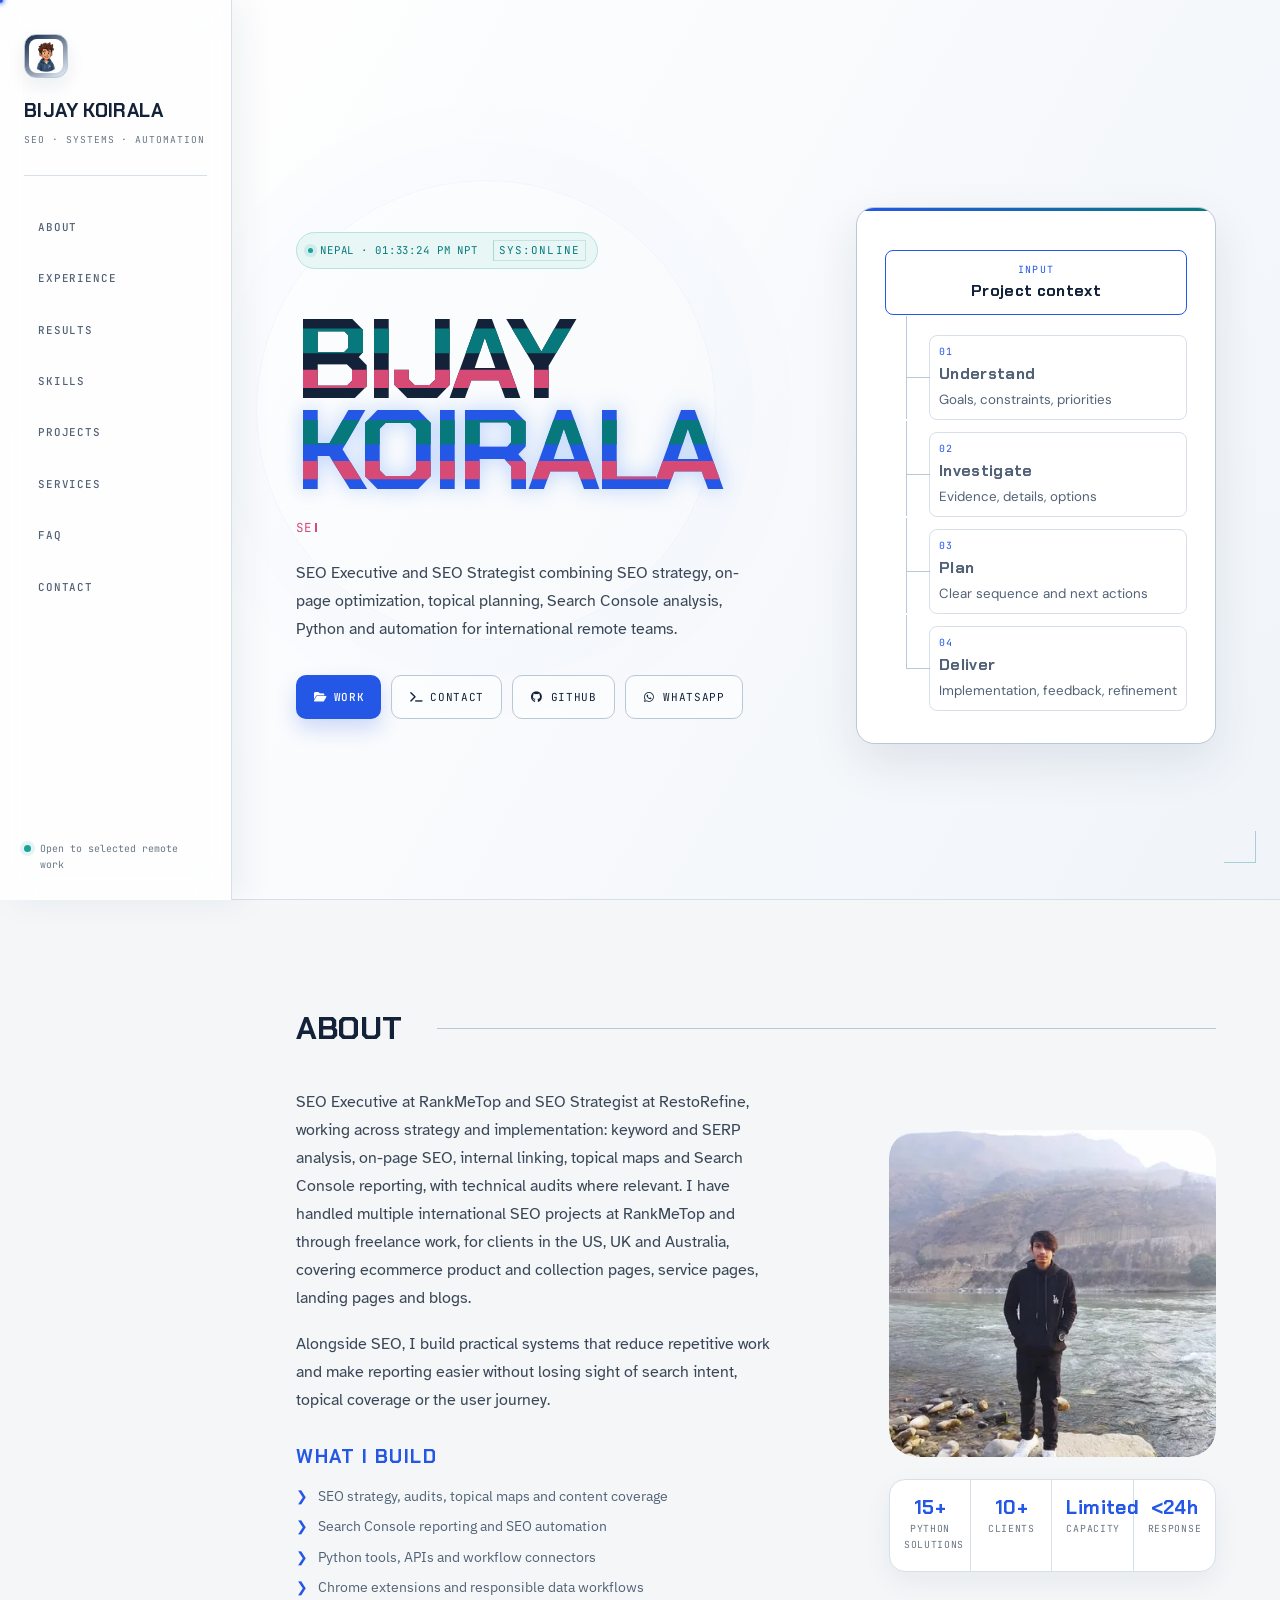
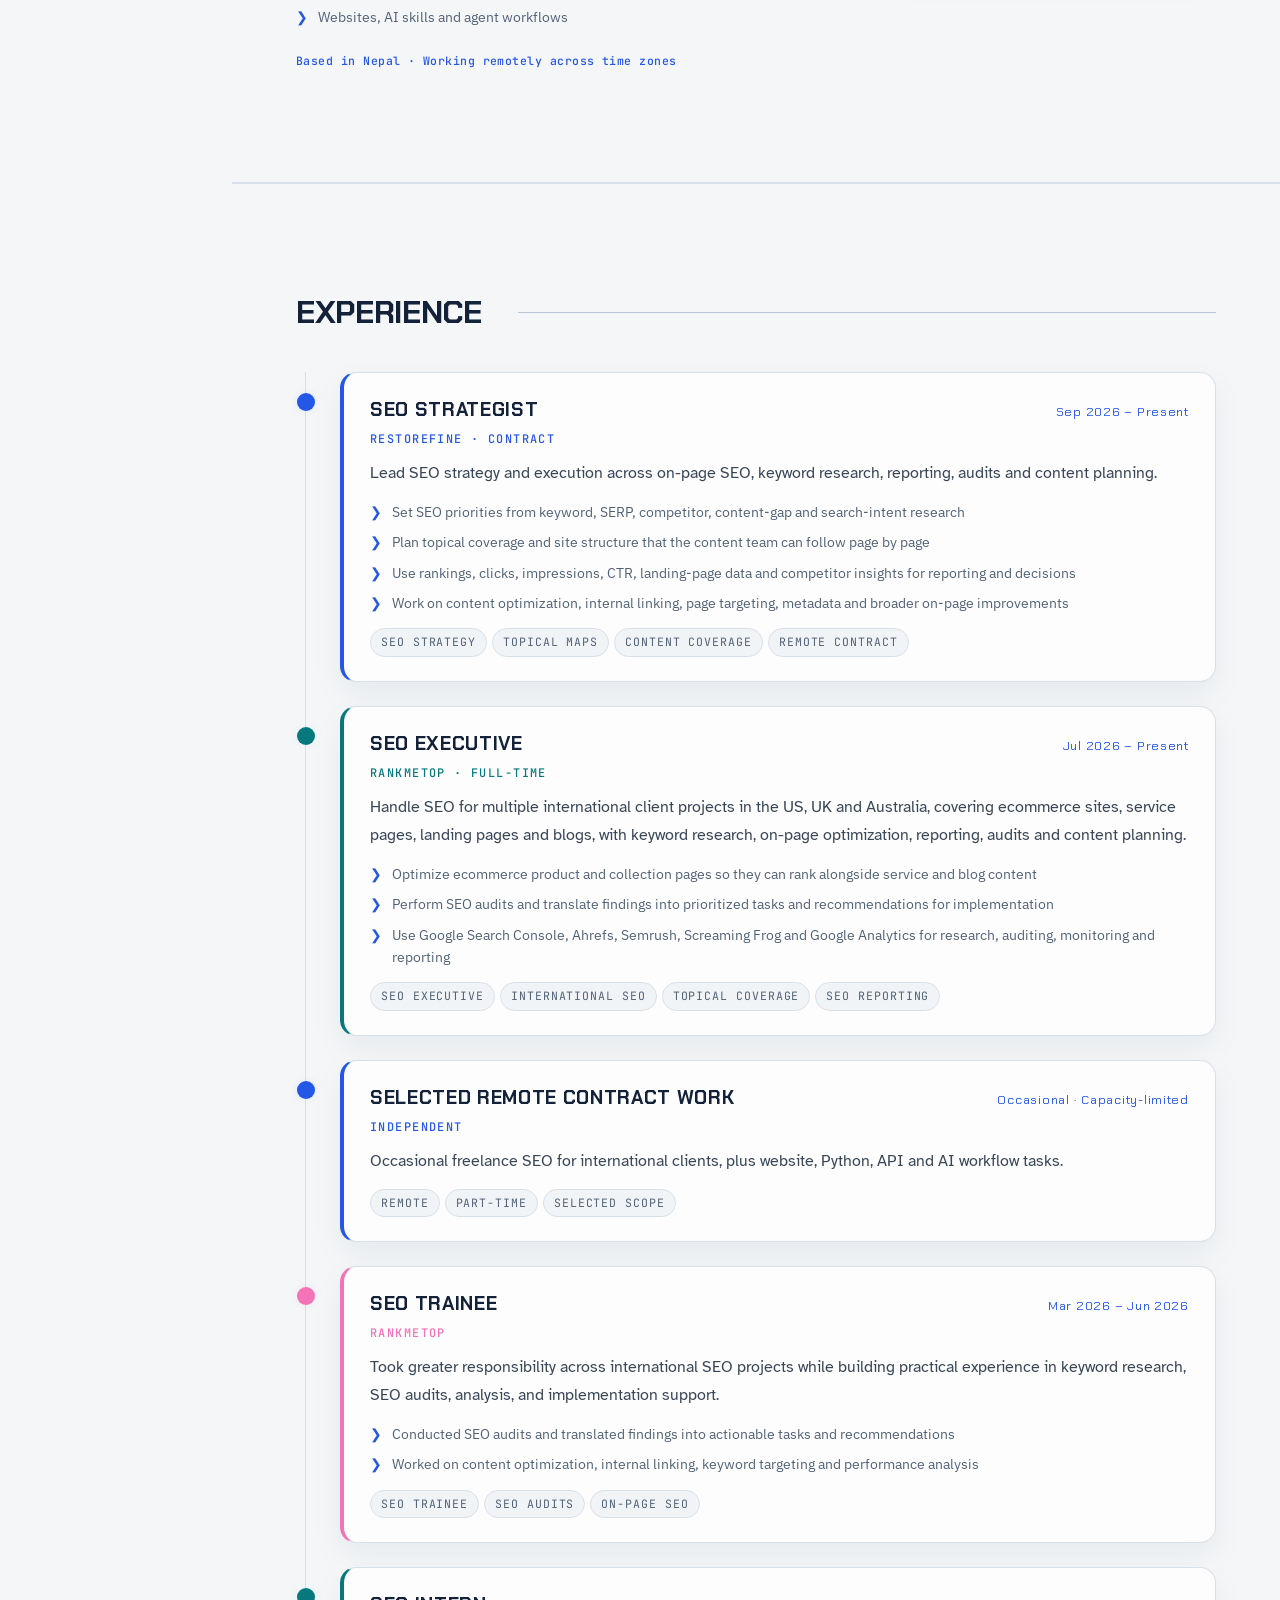
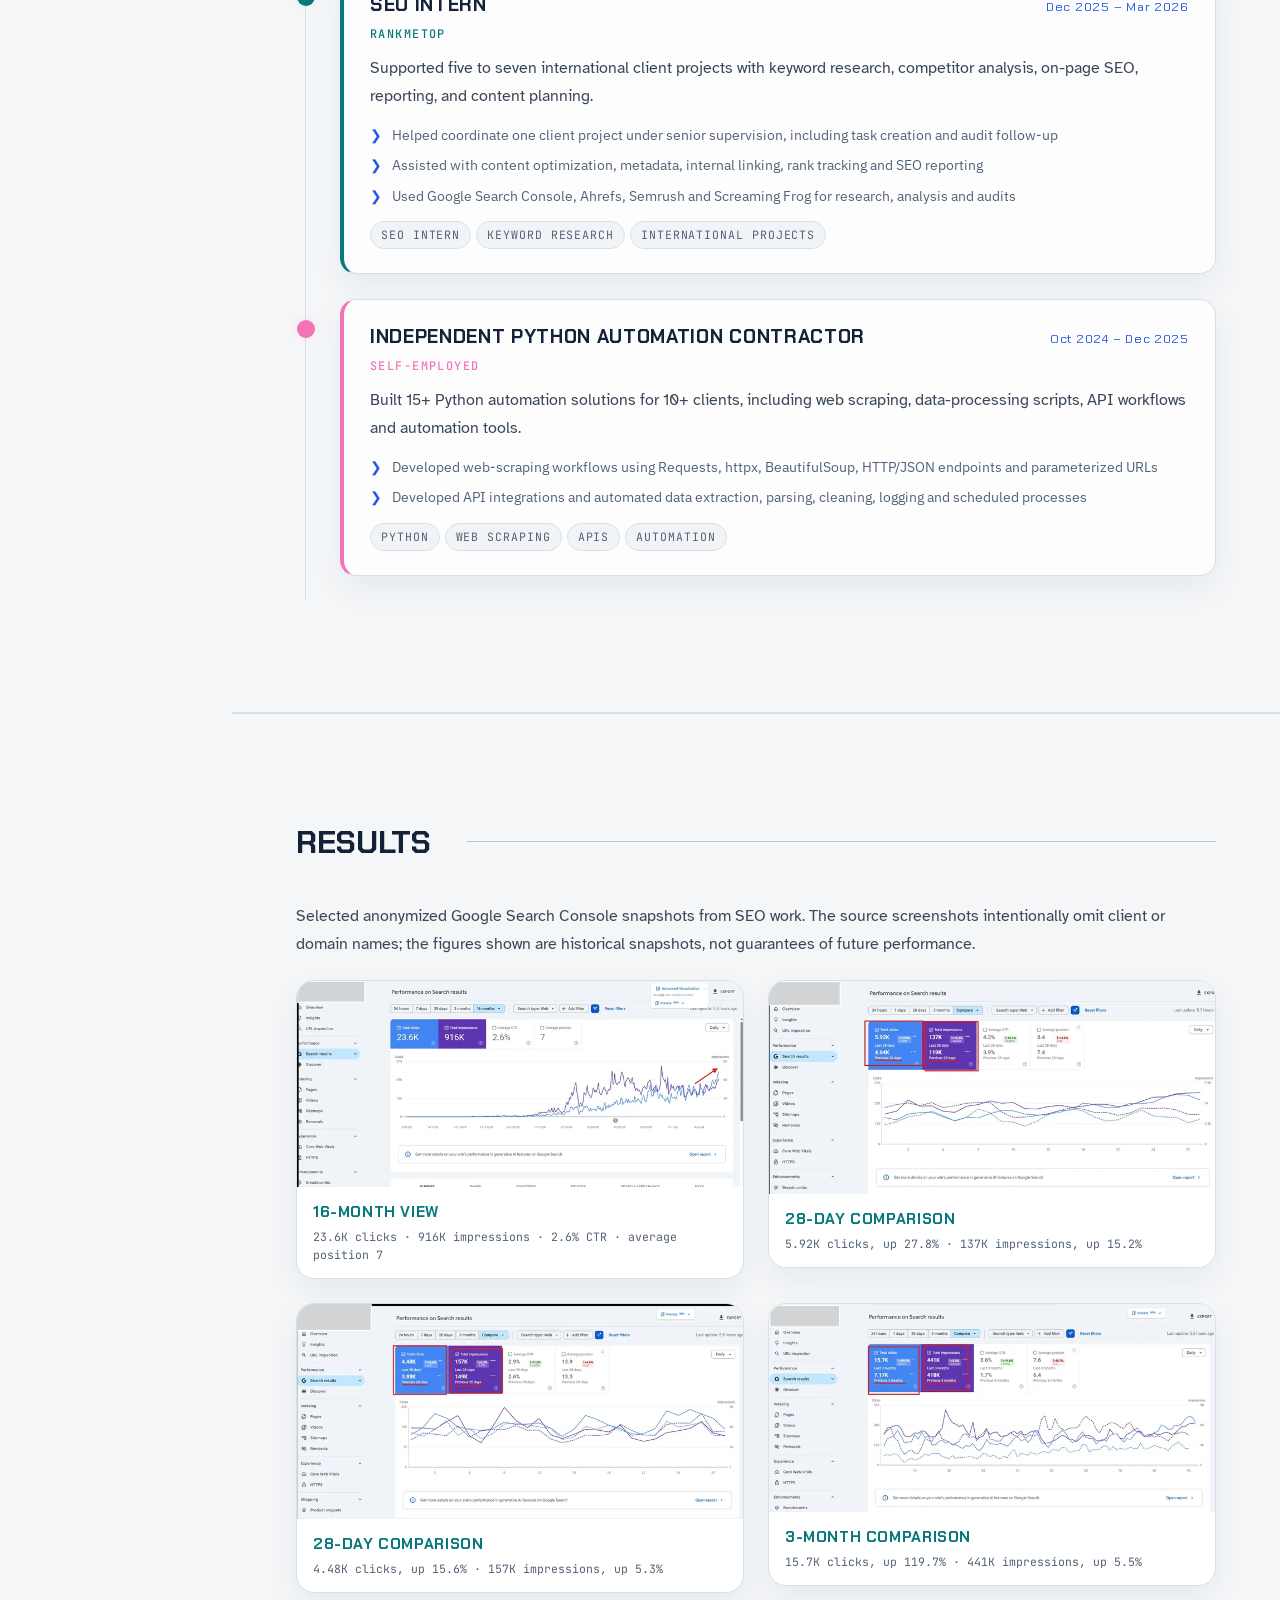
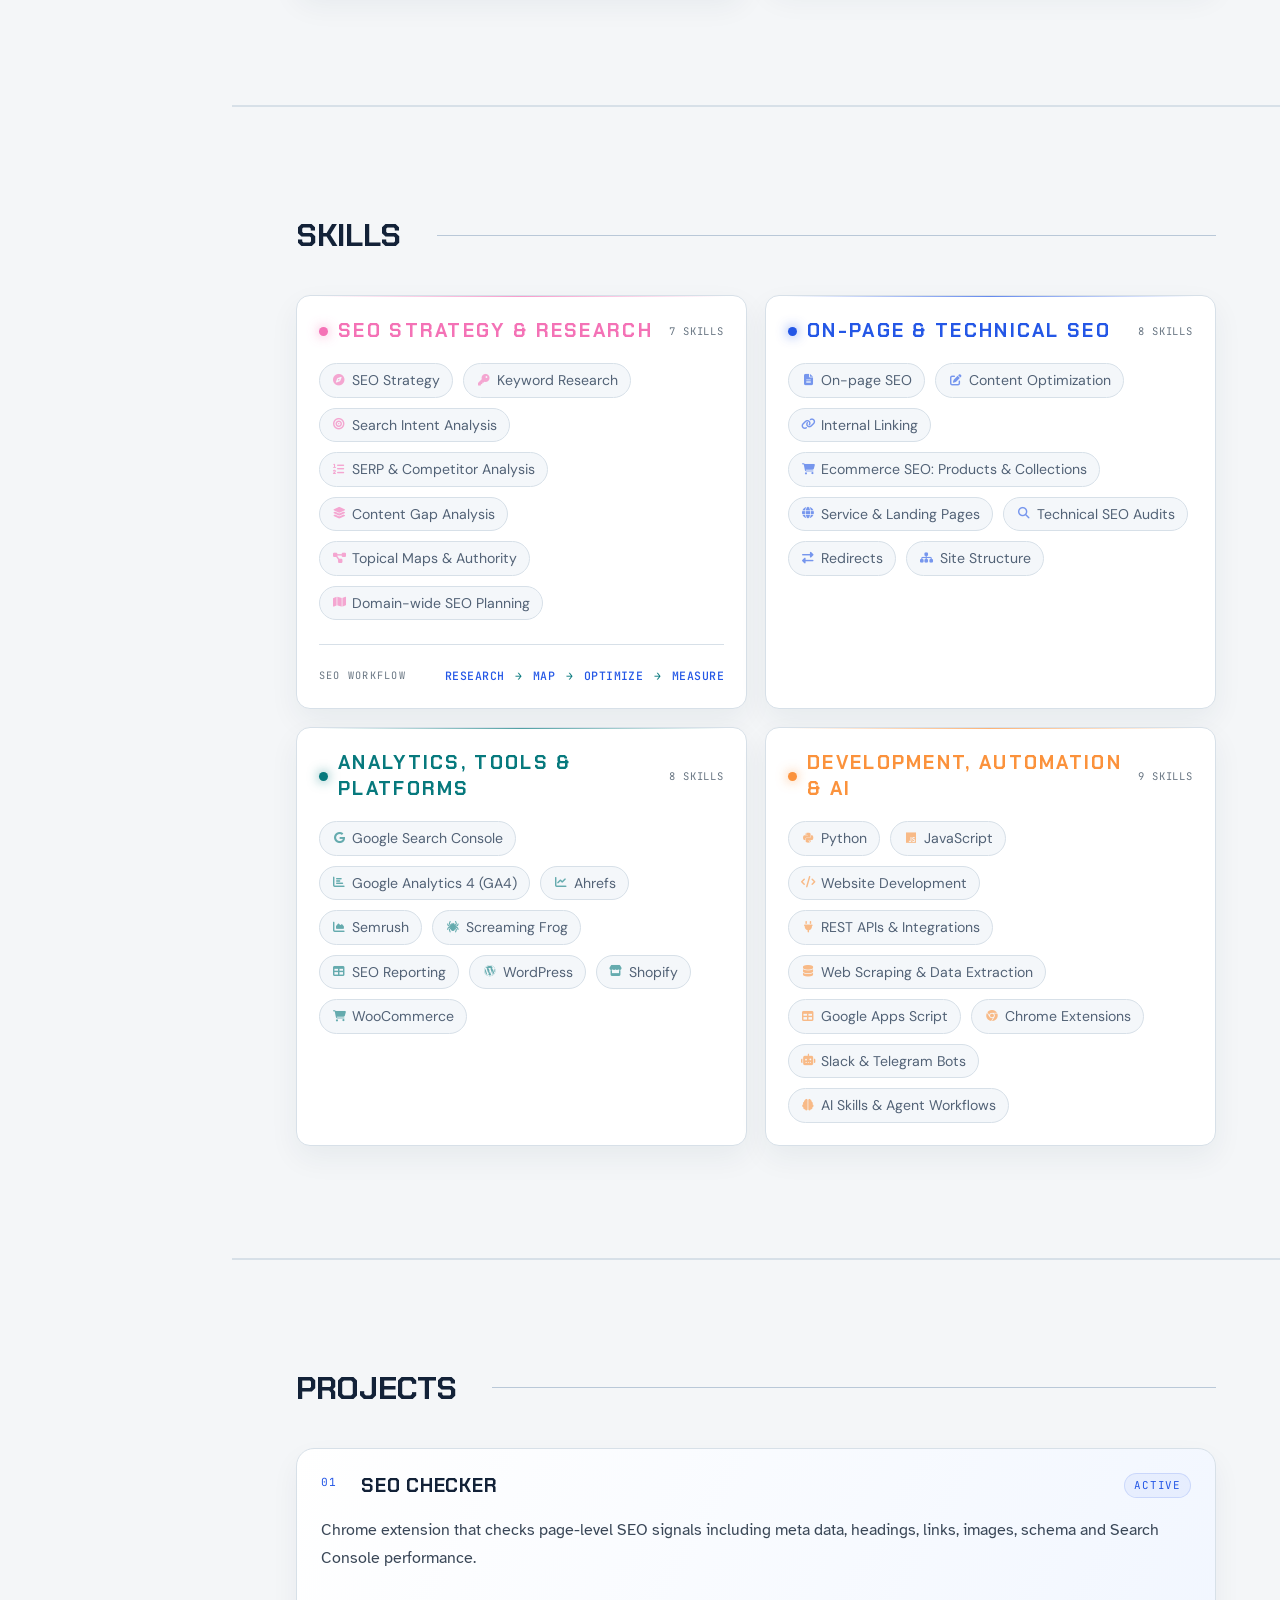
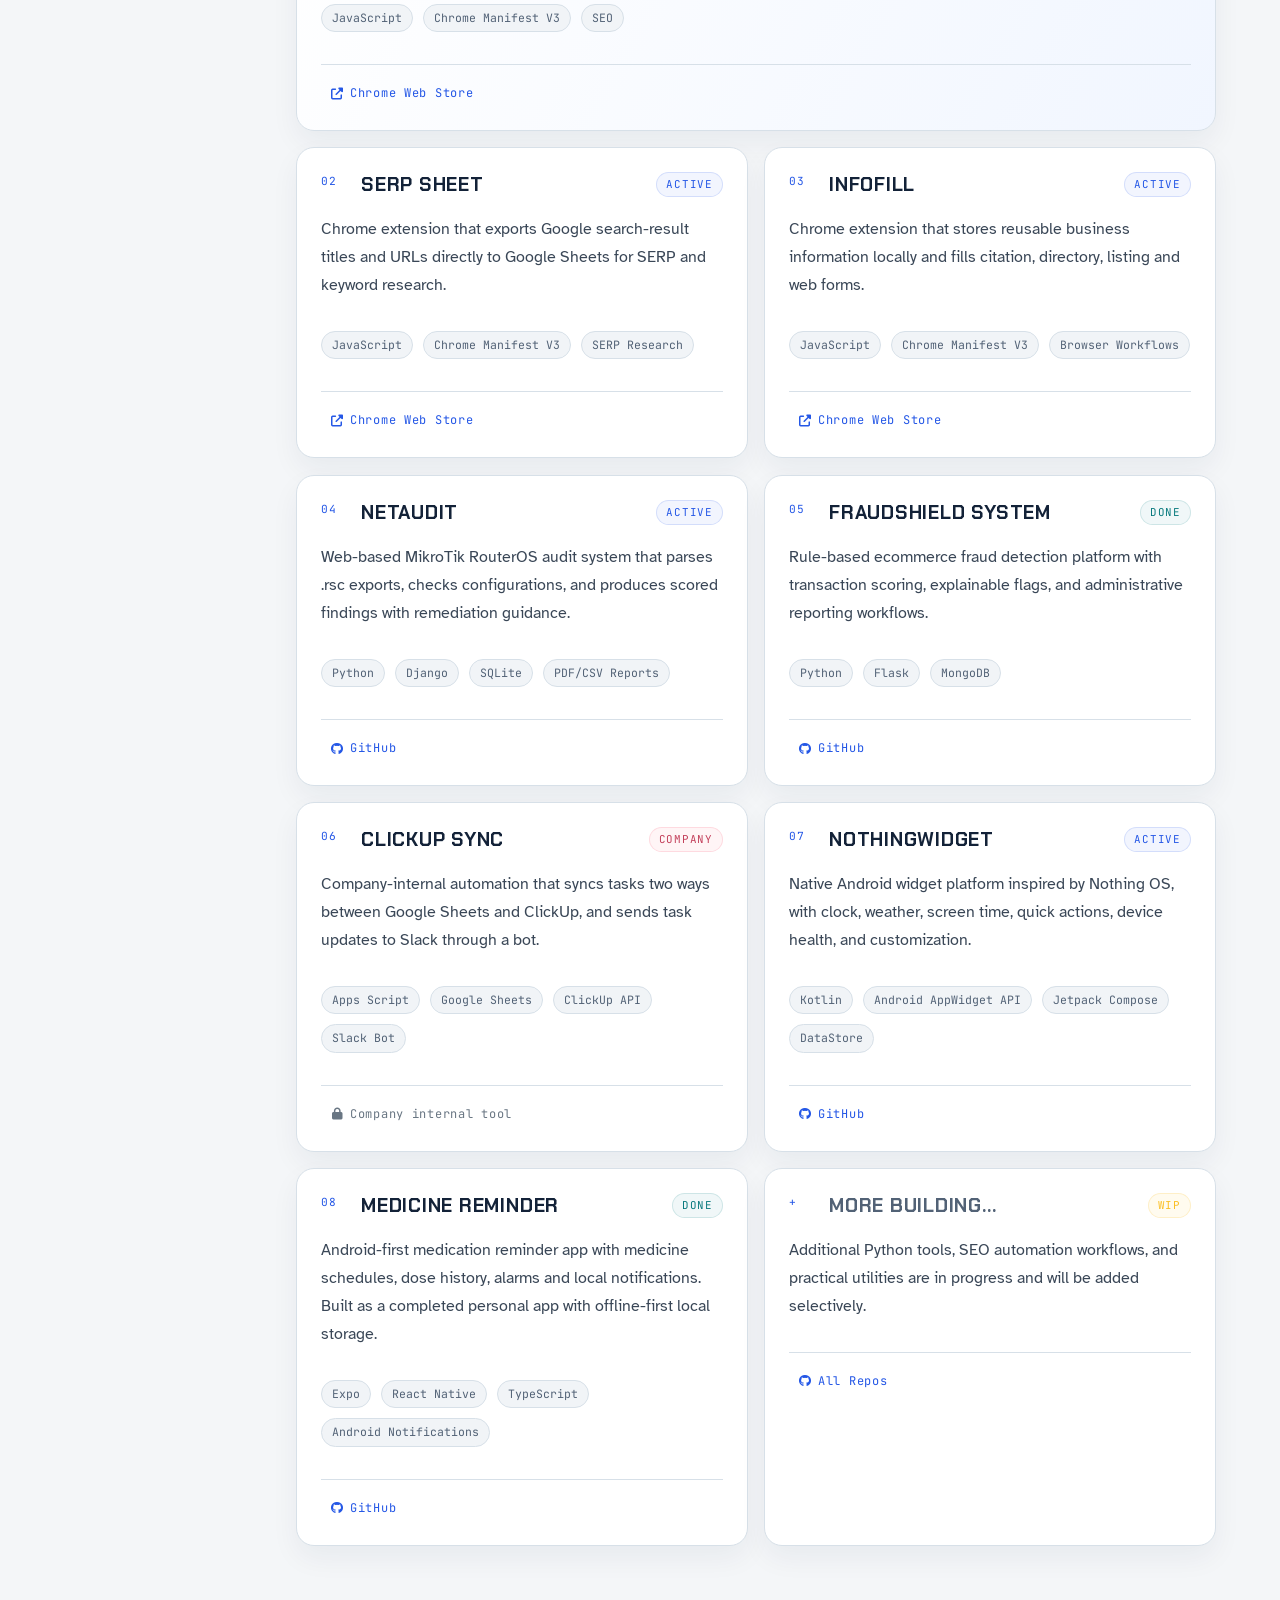
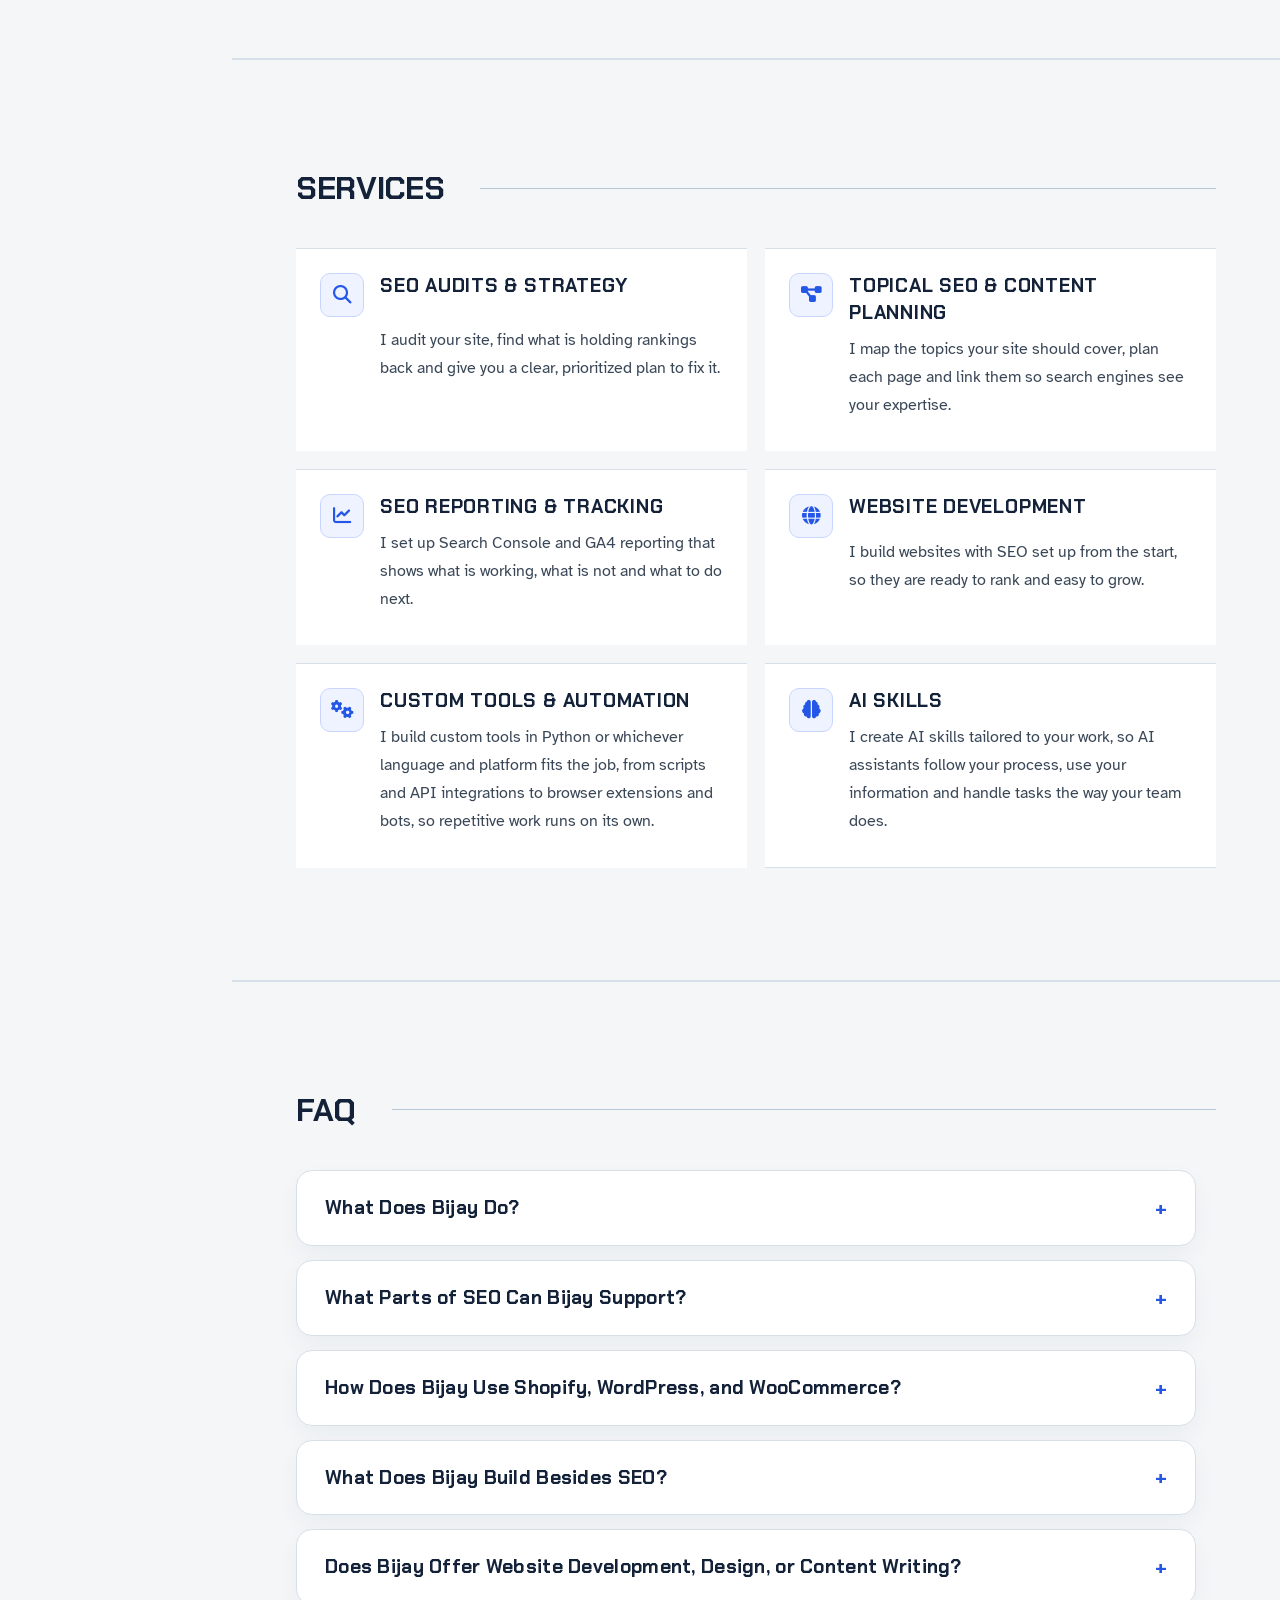
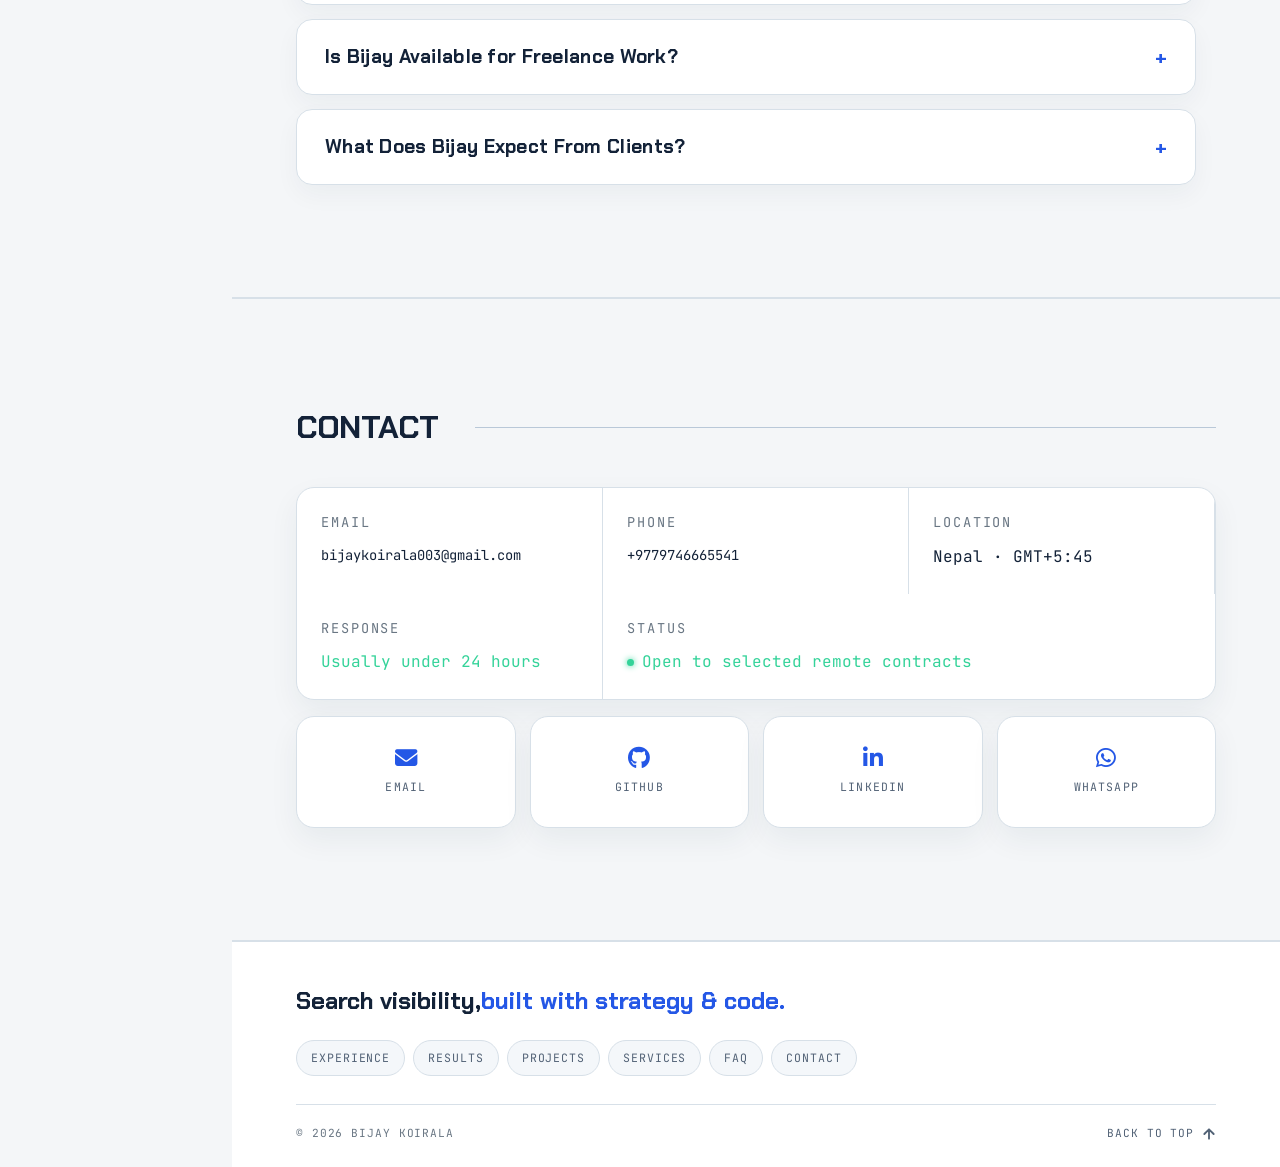
==== commit 5f2dbf5e: "Improve portfolio performance and project links" ====
--- a/index.html
+++ b/index.html
@@ -128,6 +128,7 @@
           {
             "@type": "ListItem", "position": 6,
             "name": "ClickUp Sync",
+            "url": "https://bijaykoirala0.com.np/#project-clickup-sync",
             "description": "Company-internal automation that syncs tasks two ways between Google Sheets and ClickUp, and sends task updates to Slack through a bot."
           },
           {
@@ -139,6 +140,7 @@
           {
             "@type": "ListItem", "position": 8,
             "name": "Medicine Reminder",
+            "url": "https://github.com/bijay085/medicine-reminder",
             "description": "Android-first medication reminder app with medicine schedules, dose history, alarms and local notifications."
           }
         ]
@@ -181,14 +183,15 @@
   <link rel="preconnect" href="https://fonts.gstatic.com" crossorigin>
 
   <!-- Full stylesheet — render-blocking so the first paint is already styled (no CLS) -->
-  <link rel="stylesheet" href="assets/css/style.css?v=20261017-22">
+  <link rel="stylesheet" href="assets/css/style.css?v=20261018-1">
 
   <!-- Fonts — swap with metric-matched fallbacks to minimise CLS -->
   <link rel="stylesheet" href="https://fonts.googleapis.com/css2?family=Chakra+Petch:wght@700&family=DM+Sans:wght@400;600&family=IBM+Plex+Sans:wght@400&family=JetBrains+Mono:wght@400;500&family=Atkinson+Hyperlegible:wght@400&display=swap" media="print" onload="this.media='all'">
   <noscript><link rel="stylesheet" href="https://fonts.googleapis.com/css2?family=Chakra+Petch:wght@700&family=DM+Sans:wght@400;600&family=IBM+Plex+Sans:wght@400&family=JetBrains+Mono:wght@400;500&family=Atkinson+Hyperlegible:wght@400&display=swap"></noscript>
 
-  <!-- Self-hosted Font Awesome subset (only the icons used, ~7 KB) — loaded blocking so icons never pop in and shift text -->
-  <link rel="stylesheet" href="assets/css/icons.css?v=20261017-4">
+  <!-- Self-hosted Font Awesome subset, inlined so it costs no render-blocking request.
+       shortcut: assets/fonts/fa-*.woff2 contain only the glyphs listed below; when adding an icon, re-subset the Font Awesome 6.5.0 fonts to include its codepoint. -->
+  <style>@font-face{font-family:'Font Awesome 6 Free';font-style:normal;font-weight:900;font-display:block;src:url('assets/fonts/fa-solid-900.woff2') format('woff2')}@font-face{font-family:'Font Awesome 6 Brands';font-style:normal;font-weight:400;font-display:block;src:url('assets/fonts/fa-brands-400.woff2') format('woff2')}.fas,.far,.fa-solid{font-family:'Font Awesome 6 Free';font-weight:900;font-style:normal;font-variant:normal;text-rendering:auto;-webkit-font-smoothing:antialiased;display:inline-block;width:1.25em;text-align:center;line-height:1}.fab,.fa-brands{font-family:'Font Awesome 6 Brands';font-weight:400;font-style:normal;font-variant:normal;text-rendering:auto;-webkit-font-smoothing:antialiased;display:inline-block;width:1.25em;text-align:center;line-height:1}.fa-arrow-up-right-from-square::before{content:"\f35d"}.fa-envelope::before{content:"\f0e0"}.fa-bullseye::before{content:"\f140"}.fa-chart-area::before{content:"\f1fe"}.fa-compass::before{content:"\f14e"}.fa-edit::before{content:"\f044"}.fa-globe::before{content:"\f0ac"}.fa-layer-group::before{content:"\f5fd"}.fa-map::before{content:"\f279"}.fa-mobile-screen-button::before{content:"\f3cd"}.fa-project-diagram::before{content:"\f542"}.fa-shopping-cart::before{content:"\f07a"}.fa-link::before{content:"\f0c1"}.fa-database::before{content:"\f1c0"}.fa-brain::before{content:"\f5dc"}.fa-right-left::before{content:"\f362"}.fa-sitemap::before{content:"\f0e8"}.fa-store::before{content:"\f54e"}.fa-chart-bar::before{content:"\f080"}.fa-chart-line::before{content:"\f201"}.fa-code::before{content:"\f121"}.fa-cogs::before{content:"\f085"}.fa-file-alt::before{content:"\f15c"}.fa-folder-open::before{content:"\f07c"}.fa-key::before{content:"\f084"}.fa-list-ol::before{content:"\f0cb"}.fa-lock::before{content:"\f023"}.fa-plug::before{content:"\f1e6"}.fa-robot::before{content:"\f544"}.fa-search::before{content:"\f002"}.fa-spider::before{content:"\f717"}.fa-table::before{content:"\f0ce"}.fa-terminal::before{content:"\f120"}.fa-chrome::before{content:"\f268"}.fa-github::before{content:"\f09b"}.fa-google::before{content:"\f1a0"}.fa-js::before{content:"\f3b8"}.fa-linkedin::before{content:"\f0e1"}.fa-python::before{content:"\f3e2"}.fa-whatsapp::before{content:"\f232"}.fa-wordpress::before{content:"\f19a"}</style>
   <link rel="preload" href="assets/fonts/fa-solid-900.woff2" as="font" type="font/woff2" crossorigin>
   <link rel="preload" href="assets/fonts/fa-brands-400.woff2" as="font" type="font/woff2" crossorigin>
 
@@ -259,7 +262,7 @@
       <div id="hCta">
         <a href="#projects" class="btn btn-solid"><i class="fas fa-folder-open"></i>Work</a>
         <a href="#contact"  class="btn btn-line"><i class="fas fa-terminal"></i>Contact</a>
-        <a href="https://github.com/bijay085" target="_blank" rel="noopener noreferrer" class="btn btn-line"><i class="fab fa-github"></i>GitHub</a>
+        <a href="https://github.com/bijay085" target="_blank" rel="noopener noreferrer" class="btn btn-line" aria-label="GitHub profile"><i class="fab fa-github"></i>GitHub</a>
         <a href="https://wa.me/9779746665541" target="_blank" rel="noopener noreferrer" class="btn btn-line"><i class="fab fa-whatsapp"></i>WhatsApp</a>
       </div>
 
@@ -331,7 +334,7 @@
       <div id="aStats" class="rv">
         <div class="profile-wrap">
           <div class="profile-img">
-            <img src="assets/image/profile.webp" loading="lazy" decoding="async" width="400" height="400" alt="Bijay Koirala, SEO Executive and SEO Strategist from Nepal">
+            <img src="assets/image/profile.webp" srcset="assets/image/profile-400w.webp 400w, assets/image/profile-600w.webp 600w, assets/image/profile.webp 800w" sizes="(min-width: 1280px) 380px, (min-width: 768px) 280px, 200px" loading="lazy" decoding="async" width="400" height="400" alt="Bijay Koirala, SEO Executive and SEO Strategist from Nepal">
           </div>
         </div>
         <div class="stats">
@@ -464,19 +467,19 @@
 
     <div class="results-grid">
       <figure class="result-card rv rv-up">
-        <img src="assets/image/seo-results/search-console-16-months.webp" width="1600" height="740" loading="lazy" decoding="async" alt="Anonymized Google Search Console performance over 16 months showing 23.6 thousand clicks and 916 thousand impressions">
+        <img src="assets/image/seo-results/search-console-16-months.webp" srcset="assets/image/seo-results/search-console-16-months-400w.webp 400w, assets/image/seo-results/search-console-16-months-800w.webp 800w, assets/image/seo-results/search-console-16-months-1200w.webp 1200w, assets/image/seo-results/search-console-16-months.webp 1600w" sizes="(min-width: 1280px) 552px, (min-width: 768px) 366px, calc(100vw - 30px)" width="1600" height="740" loading="lazy" decoding="async" alt="Anonymized Google Search Console performance over 16 months showing 23.6 thousand clicks and 916 thousand impressions">
         <figcaption><strong>16-month view</strong><span>23.6K clicks · 916K impressions · 2.6% CTR · average position 7</span></figcaption>
       </figure>
       <figure class="result-card rv rv-up">
-        <img src="assets/image/seo-results/search-console-28-days-a.webp" width="1600" height="764" loading="lazy" decoding="async" alt="Anonymized Google Search Console comparison showing 5.92 thousand clicks and 137 thousand impressions over the last 28 days">
+        <img src="assets/image/seo-results/search-console-28-days-a.webp" srcset="assets/image/seo-results/search-console-28-days-a-400w.webp 400w, assets/image/seo-results/search-console-28-days-a-800w.webp 800w, assets/image/seo-results/search-console-28-days-a-1200w.webp 1200w, assets/image/seo-results/search-console-28-days-a.webp 1600w" sizes="(min-width: 1280px) 552px, (min-width: 768px) 366px, calc(100vw - 30px)" width="1600" height="764" loading="lazy" decoding="async" alt="Anonymized Google Search Console comparison showing 5.92 thousand clicks and 137 thousand impressions over the last 28 days">
         <figcaption><strong>28-day comparison</strong><span>5.92K clicks, up 27.8% · 137K impressions, up 15.2%</span></figcaption>
       </figure>
       <figure class="result-card rv rv-up">
-        <img src="assets/image/seo-results/search-console-28-days-b.webp" width="1600" height="770" loading="lazy" decoding="async" alt="Anonymized Google Search Console comparison showing 4.48 thousand clicks and 157 thousand impressions over the last 28 days">
+        <img src="assets/image/seo-results/search-console-28-days-b.webp" srcset="assets/image/seo-results/search-console-28-days-b-400w.webp 400w, assets/image/seo-results/search-console-28-days-b-800w.webp 800w, assets/image/seo-results/search-console-28-days-b-1200w.webp 1200w, assets/image/seo-results/search-console-28-days-b.webp 1600w" sizes="(min-width: 1280px) 552px, (min-width: 768px) 366px, calc(100vw - 30px)" width="1600" height="770" loading="lazy" decoding="async" alt="Anonymized Google Search Console comparison showing 4.48 thousand clicks and 157 thousand impressions over the last 28 days">
         <figcaption><strong>28-day comparison</strong><span>4.48K clicks, up 15.6% · 157K impressions, up 5.3%</span></figcaption>
       </figure>
       <figure class="result-card rv rv-up">
-        <img src="assets/image/seo-results/search-console-3-months.webp" width="1600" height="745" loading="lazy" decoding="async" alt="Anonymized Google Search Console comparison showing 15.7 thousand clicks and 441 thousand impressions over the last three months">
+        <img src="assets/image/seo-results/search-console-3-months.webp" srcset="assets/image/seo-results/search-console-3-months-400w.webp 400w, assets/image/seo-results/search-console-3-months-800w.webp 800w, assets/image/seo-results/search-console-3-months-1200w.webp 1200w, assets/image/seo-results/search-console-3-months.webp 1600w" sizes="(min-width: 1280px) 552px, (min-width: 768px) 366px, calc(100vw - 30px)" width="1600" height="745" loading="lazy" decoding="async" alt="Anonymized Google Search Console comparison showing 15.7 thousand clicks and 441 thousand impressions over the last three months">
         <figcaption><strong>3-month comparison</strong><span>15.7K clicks, up 119.7% · 441K impressions, up 5.5%</span></figcaption>
       </figure>
     </div>
@@ -595,7 +598,7 @@
       <div class="techs">
         <span class="tg">JavaScript</span><span class="tg">Chrome Manifest V3</span><span class="tg">SEO</span>
       </div>
-      <div class="pls"><a href="https://chromewebstore.google.com/detail/seo-checker/kkkmgadddcabjfccbknmalbhiecfheog" target="_blank" rel="noopener noreferrer" class="pl"><i class="fas fa-arrow-up-right-from-square"></i>Chrome Web Store</a></div>
+      <div class="pls"><a href="https://chromewebstore.google.com/detail/seo-checker/kkkmgadddcabjfccbknmalbhiecfheog" target="_blank" rel="noopener noreferrer" class="pl" aria-label="SEO Checker on Chrome Web Store"><i class="fas fa-arrow-up-right-from-square"></i>Chrome Web Store</a></div>
     </article><article class="pc rv rv-up" data-project-index="02">
       <div class="c-tl"></div><div class="c-tr"></div>
       <div class="c-bl"></div><div class="c-br"></div>
@@ -608,7 +611,7 @@
       <div class="techs">
         <span class="tg">JavaScript</span><span class="tg">Chrome Manifest V3</span><span class="tg">SERP Research</span>
       </div>
-      <div class="pls"><a href="https://chromewebstore.google.com/detail/serp-sheet/loomginndkpobojjpgigmgchdoehepem" target="_blank" rel="noopener noreferrer" class="pl"><i class="fas fa-arrow-up-right-from-square"></i>Chrome Web Store</a></div>
+      <div class="pls"><a href="https://chromewebstore.google.com/detail/serp-sheet/loomginndkpobojjpgigmgchdoehepem" target="_blank" rel="noopener noreferrer" class="pl" aria-label="SERP Sheet on Chrome Web Store"><i class="fas fa-arrow-up-right-from-square"></i>Chrome Web Store</a></div>
     </article><article class="pc rv rv-up" data-project-index="03">
       <div class="c-tl"></div><div class="c-tr"></div>
       <div class="c-bl"></div><div class="c-br"></div>
@@ -621,7 +624,7 @@
       <div class="techs">
         <span class="tg">JavaScript</span><span class="tg">Chrome Manifest V3</span><span class="tg">Browser Workflows</span>
       </div>
-      <div class="pls"><a href="https://chromewebstore.google.com/detail/infofill/pahmcohlbodgpmagnneghackbogangdc" target="_blank" rel="noopener noreferrer" class="pl"><i class="fas fa-arrow-up-right-from-square"></i>Chrome Web Store</a></div>
+      <div class="pls"><a href="https://chromewebstore.google.com/detail/infofill/pahmcohlbodgpmagnneghackbogangdc" target="_blank" rel="noopener noreferrer" class="pl" aria-label="InfoFill on Chrome Web Store"><i class="fas fa-arrow-up-right-from-square"></i>Chrome Web Store</a></div>
     </article><article class="pc rv rv-up" data-project-index="04">
       <div class="c-tl"></div><div class="c-tr"></div>
       <div class="c-bl"></div><div class="c-br"></div>
@@ -634,7 +637,7 @@
       <div class="techs">
         <span class="tg">Python</span><span class="tg">Django</span><span class="tg">SQLite</span><span class="tg">PDF/CSV Reports</span>
       </div>
-      <div class="pls"><a href="https://github.com/bijay085/netaudit_full" target="_blank" rel="noopener noreferrer" class="pl"><i class="fab fa-github"></i>GitHub</a></div>
+      <div class="pls"><a href="https://github.com/bijay085/netaudit_full" target="_blank" rel="noopener noreferrer" class="pl" aria-label="NetAudit on GitHub"><i class="fab fa-github"></i>GitHub</a></div>
     </article><article class="pc rv rv-up" data-project-index="05">
       <div class="c-tl"></div><div class="c-tr"></div>
       <div class="c-bl"></div><div class="c-br"></div>
@@ -647,8 +650,8 @@
       <div class="techs">
         <span class="tg">Python</span><span class="tg">Flask</span><span class="tg">MongoDB</span>
       </div>
-      <div class="pls"><a href="https://github.com/bijay085/FraudShield-Project" target="_blank" rel="noopener noreferrer" class="pl"><i class="fab fa-github"></i>GitHub</a></div>
-    </article><article class="pc rv rv-up" data-project-index="06">
+      <div class="pls"><a href="https://github.com/bijay085/FraudShield-Project" target="_blank" rel="noopener noreferrer" class="pl" aria-label="FraudShield System on GitHub"><i class="fab fa-github"></i>GitHub</a></div>
+    </article><article class="pc rv rv-up" id="project-clickup-sync" data-project-index="06">
       <div class="c-tl"></div><div class="c-tr"></div>
       <div class="c-bl"></div><div class="c-br"></div>
       <div class="pr">
@@ -673,8 +676,8 @@
       <div class="techs">
         <span class="tg">Kotlin</span><span class="tg">Android AppWidget API</span><span class="tg">Jetpack Compose</span><span class="tg">DataStore</span>
       </div>
-      <div class="pls"><a href="https://github.com/bijay085/NothingWidget" target="_blank" rel="noopener noreferrer" class="pl"><i class="fab fa-github"></i>GitHub</a></div>
-    </article><article class="pc rv rv-up" data-project-index="08">
+      <div class="pls"><a href="https://github.com/bijay085/NothingWidget" target="_blank" rel="noopener noreferrer" class="pl" aria-label="NothingWidget on GitHub"><i class="fab fa-github"></i>GitHub</a></div>
+    </article><article class="pc rv rv-up" id="project-medicine-reminder" data-project-index="08">
       <div class="c-tl"></div><div class="c-tr"></div>
       <div class="c-bl"></div><div class="c-br"></div>
       <div class="pr">
@@ -686,7 +689,7 @@
       <div class="techs">
         <span class="tg">Expo</span><span class="tg">React Native</span><span class="tg">TypeScript</span><span class="tg">Android Notifications</span>
       </div>
-      <div class="pls"><span class="pl lk"><i class="fas fa-mobile-screen-button"></i>Personal app</span></div>
+      <div class="pls"><a href="https://github.com/bijay085/medicine-reminder" target="_blank" rel="noopener noreferrer" class="pl" aria-label="Medicine Reminder on GitHub"><i class="fab fa-github"></i>GitHub</a></div>
     </article><article class="pc dash rv rv-up" data-project-index="+">
     <div class="c-tl"></div><div class="c-tr"></div>
     <div class="c-bl"></div><div class="c-br"></div>
@@ -863,6 +866,6 @@
       <path d="M6 10V2M6 2L2 6M6 2L10 6" stroke="currentColor" stroke-width="1.6" stroke-linecap="round" stroke-linejoin="round"/>
     </svg>
   </button>
-  <script src="assets/js/main.js?v=20261017-7" defer></script>
+  <script src="assets/js/main.js?v=20261018-1" defer></script>
 </body>
 </html>
--- a/assets/css/style.css
+++ b/assets/css/style.css
@@ -5,7 +5,7 @@
   --bdr2: #b9c8d8;
   --vi: #2457e6;
   --cc: #2457e6;
-  --cy: #087f83;
+  --cy: #07797d;
   --pk: #d64a75;
   --v06: rgba(36, 87, 230, .06);
   --v15: rgba(36, 87, 230, .15);
@@ -14,7 +14,7 @@
   --tx: #132238;
   --tx2: #526276;
   --tx-p: #3a4757;
-  --tx3: #7c8b9b;
+  --tx3: #697683;
   --red: #c33f5a;
   --card: #fff;
   --surface-1: #fff;
@@ -1035,7 +1035,6 @@
     display: -webkit-box;
     -webkit-box-orient: vertical;
     -webkit-line-clamp: 4;
-    line-clamp: 4;
     overflow: hidden
   }
 
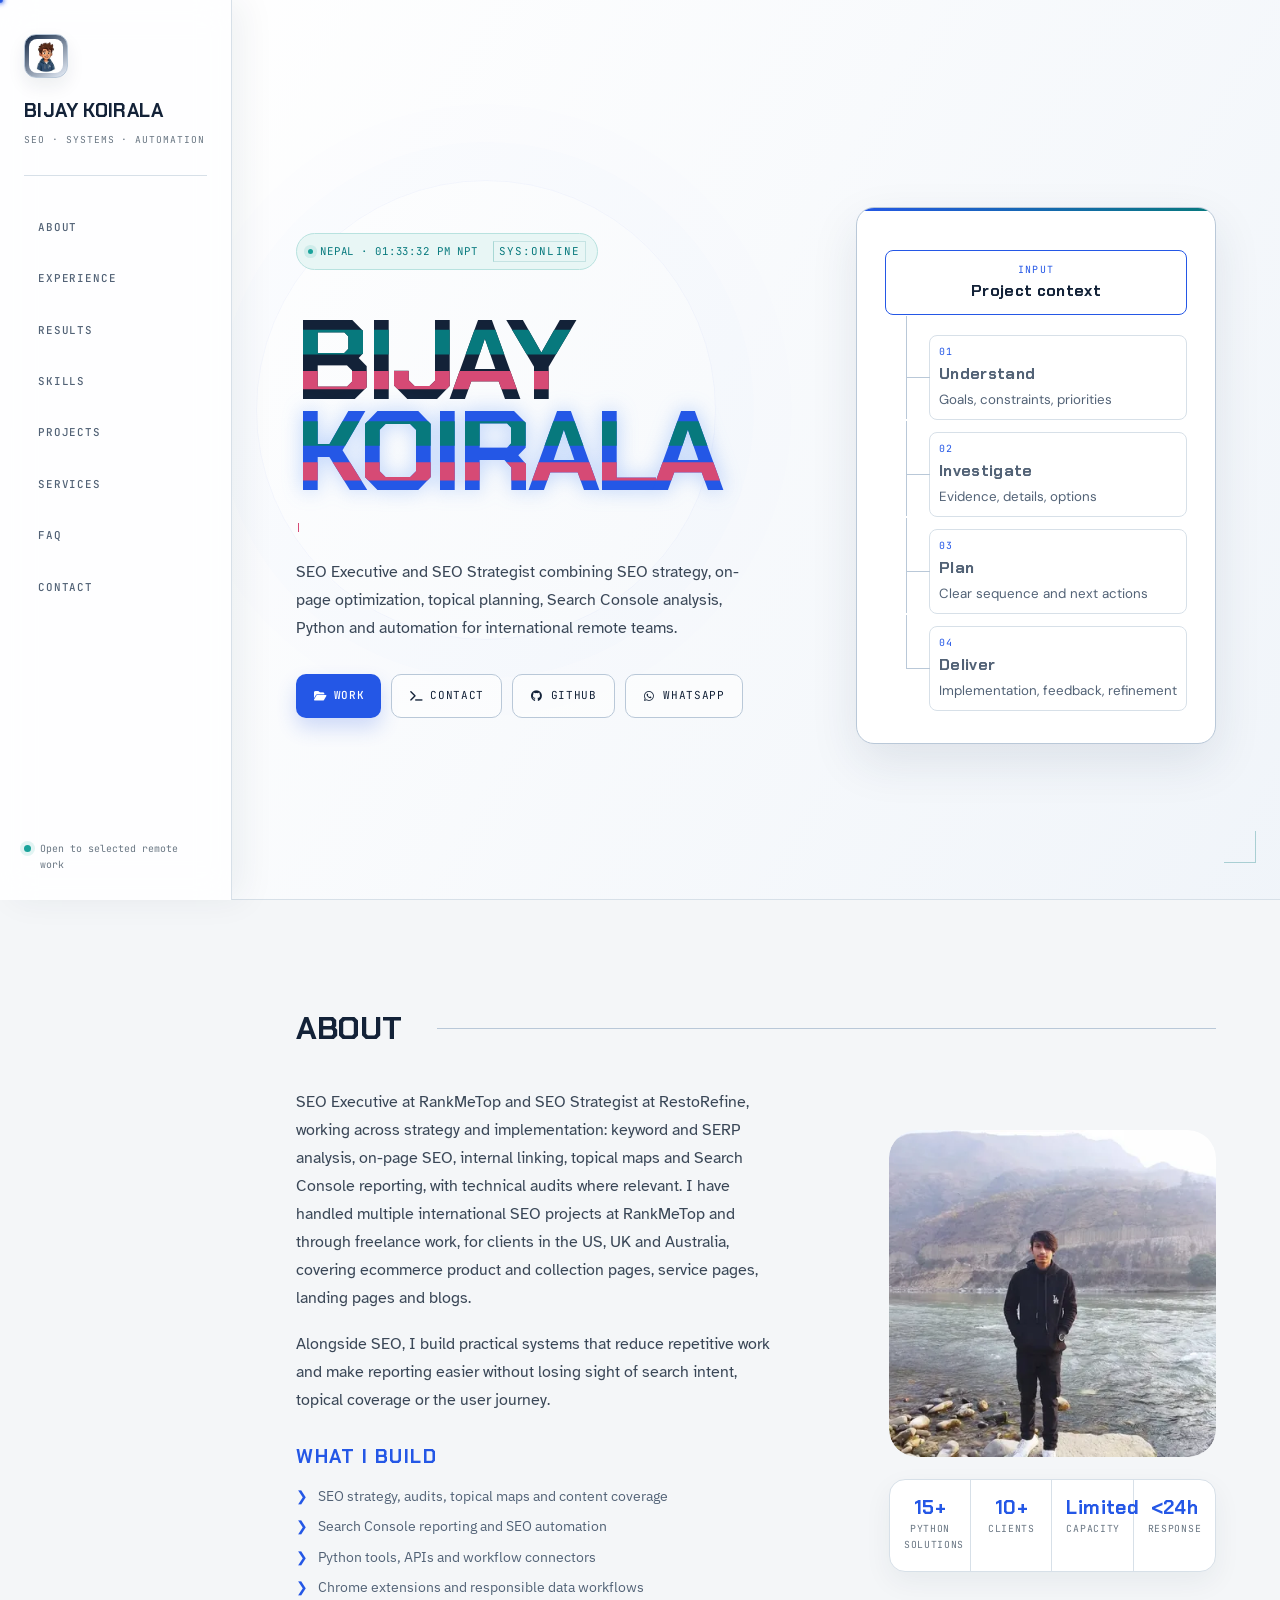
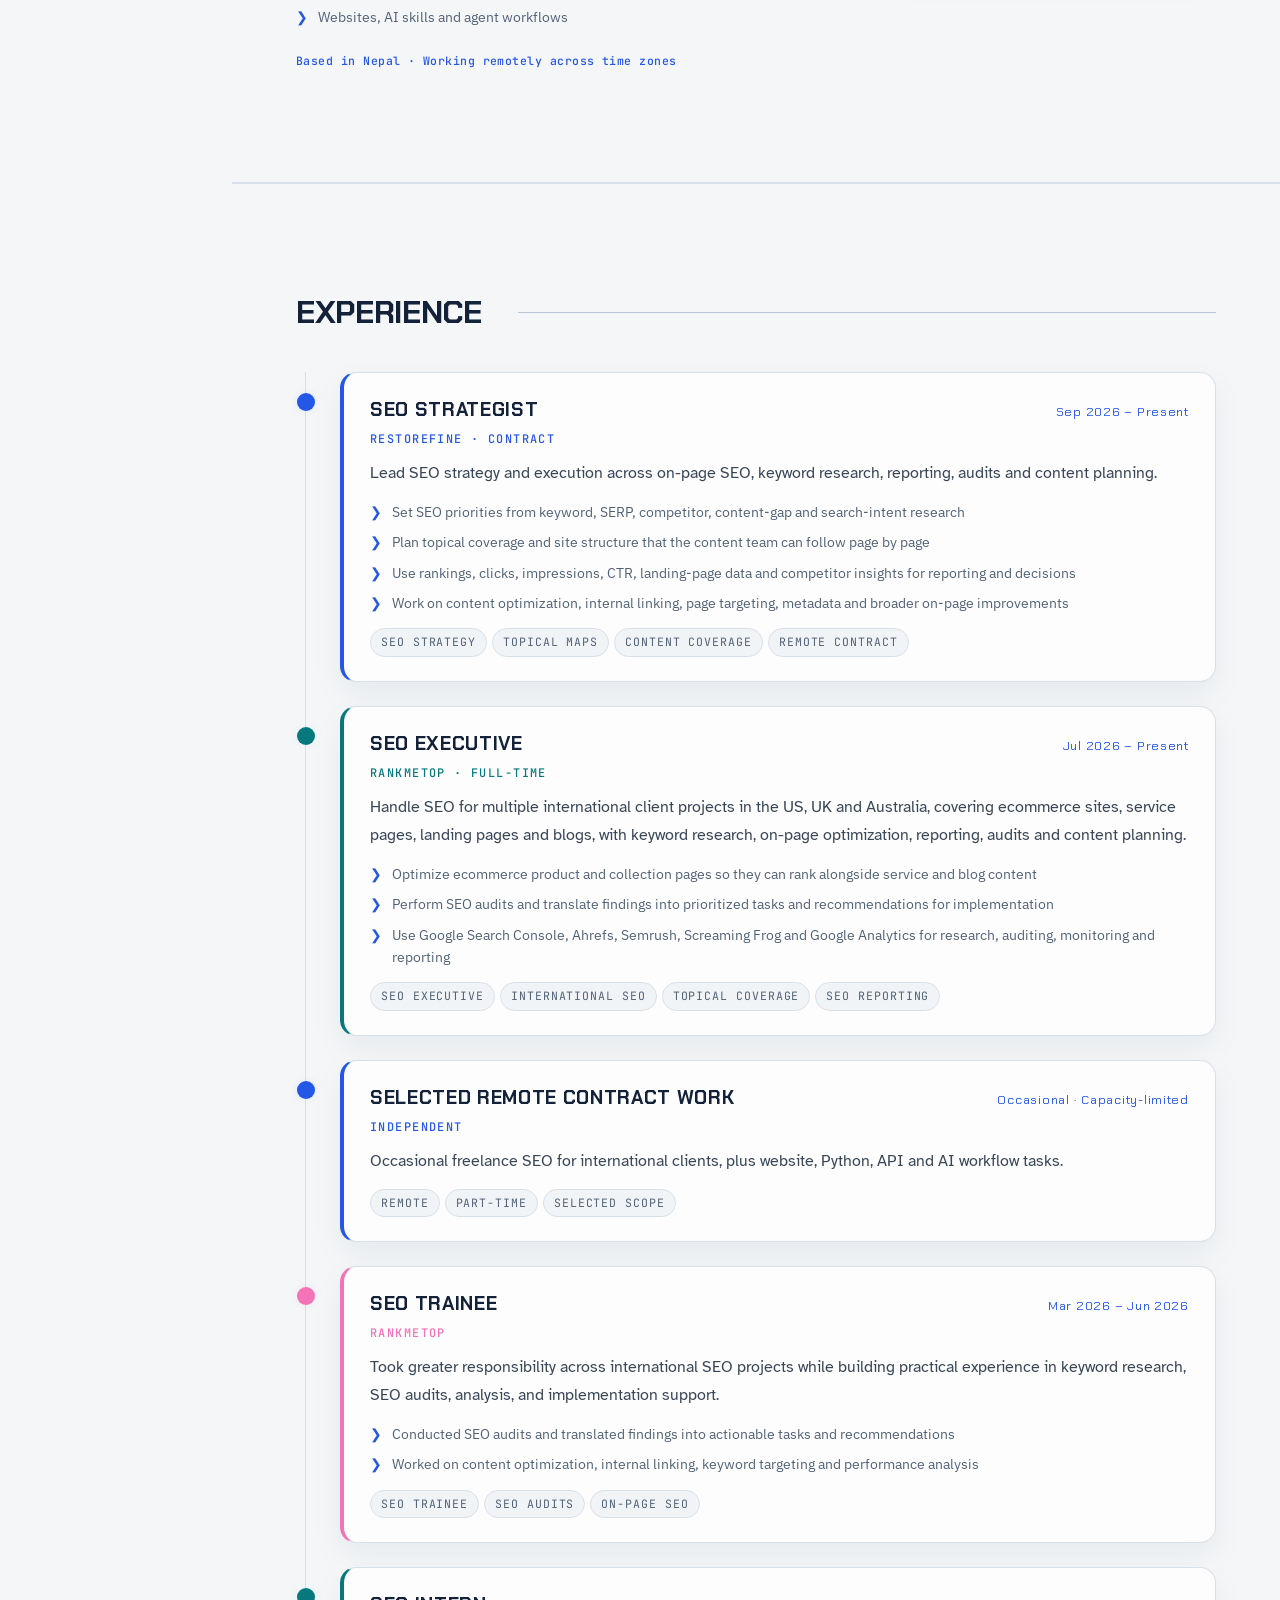
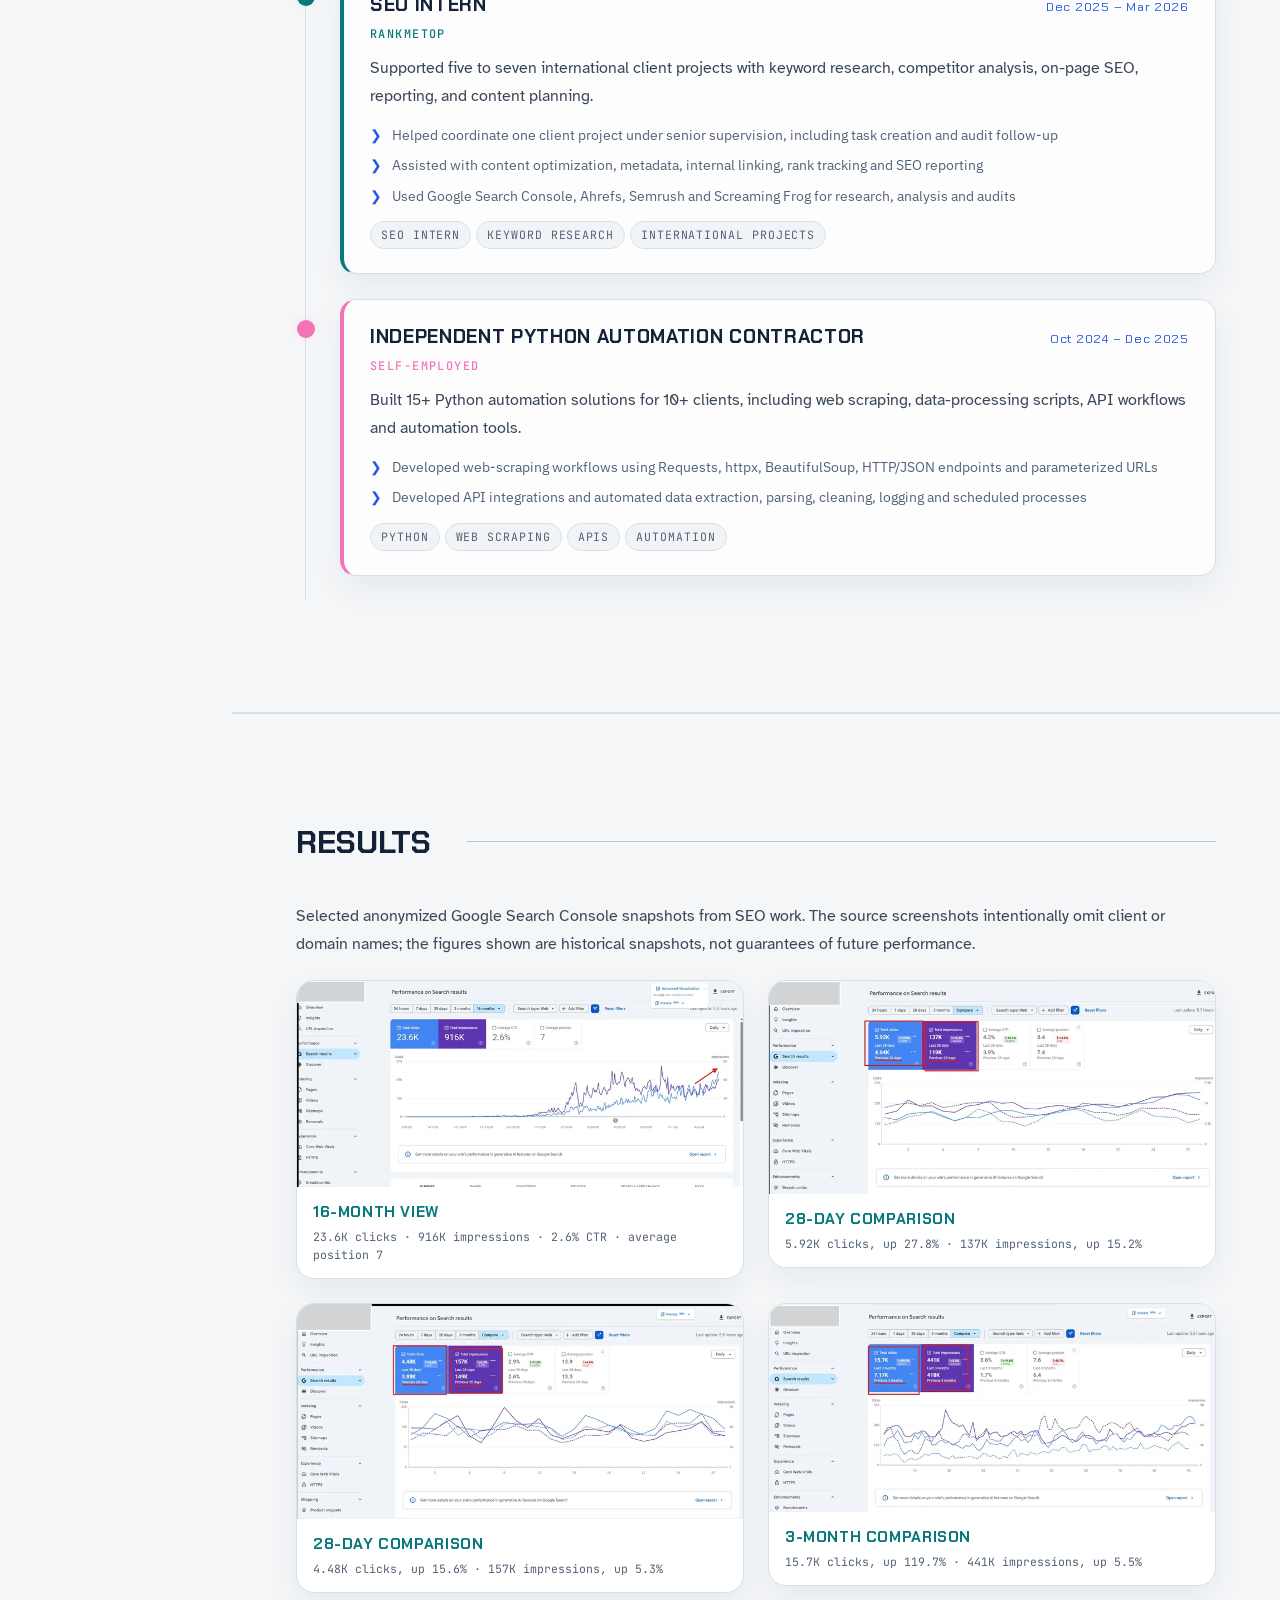
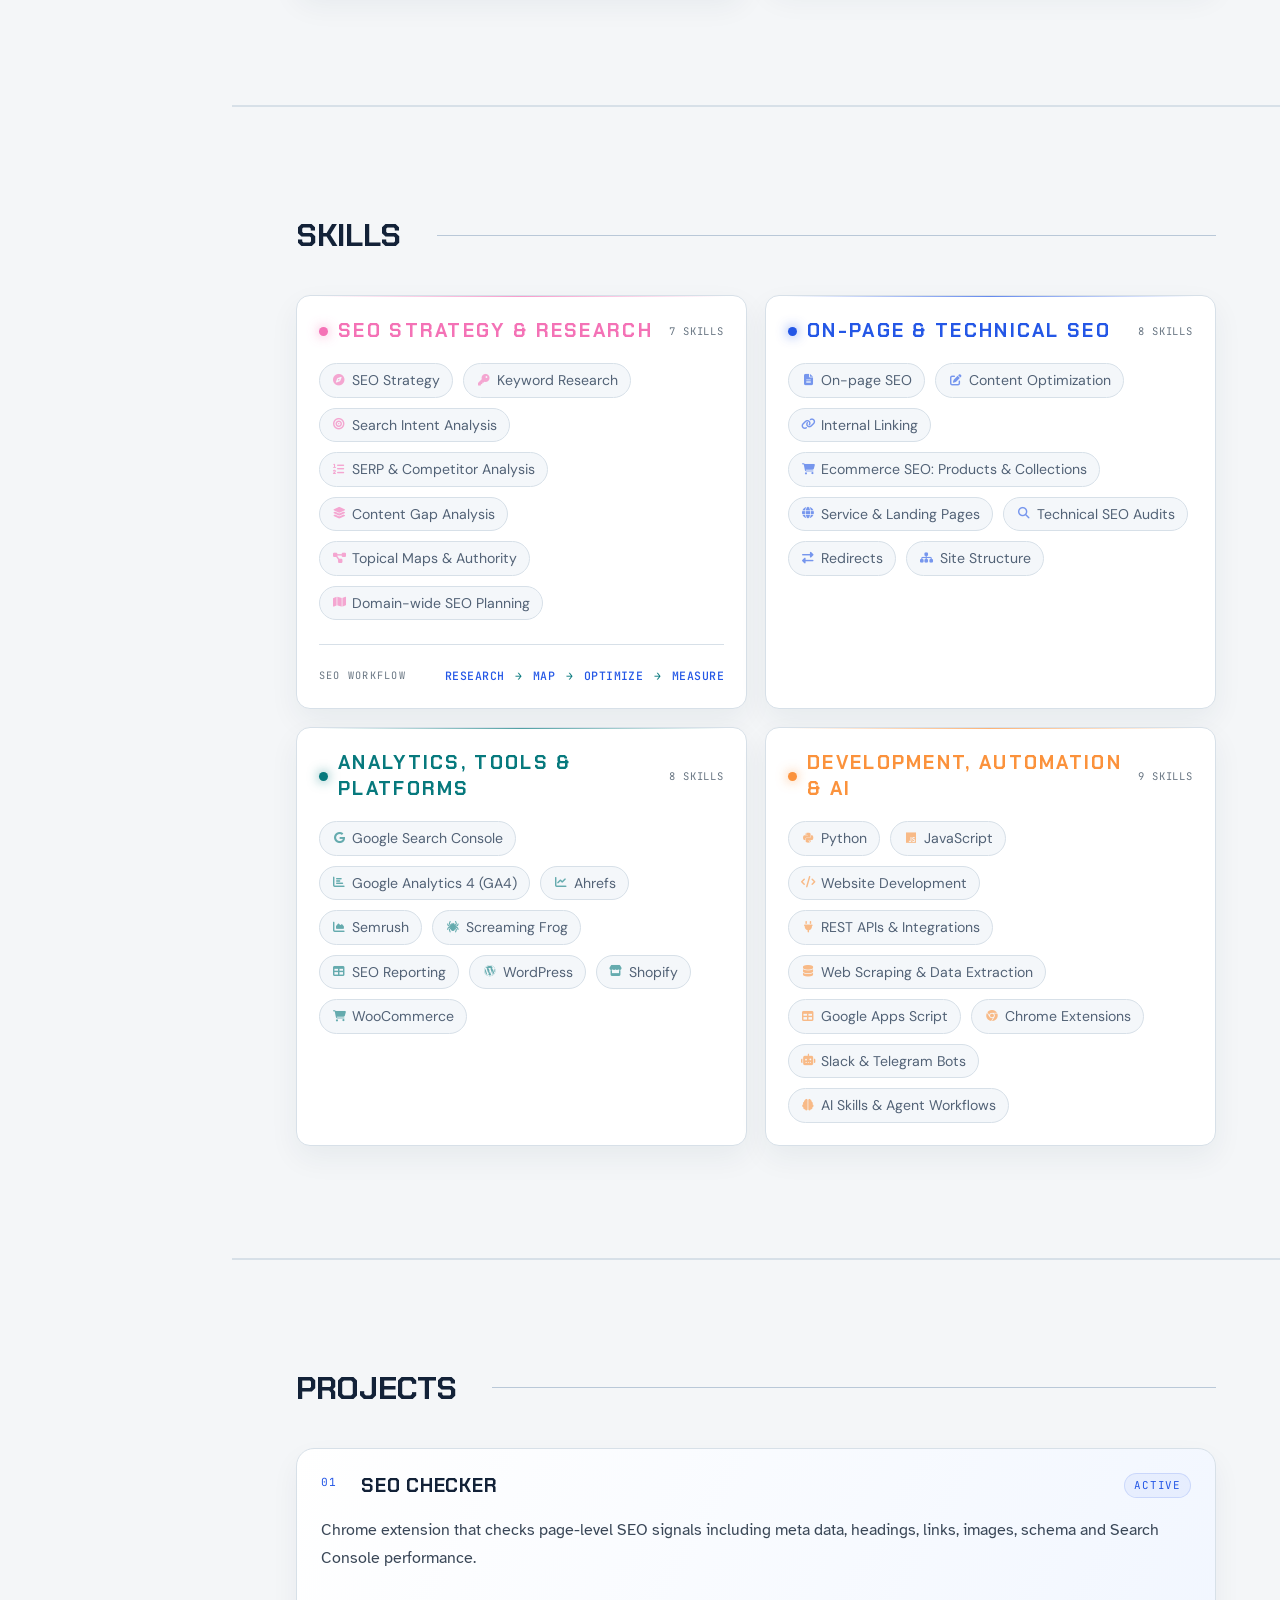
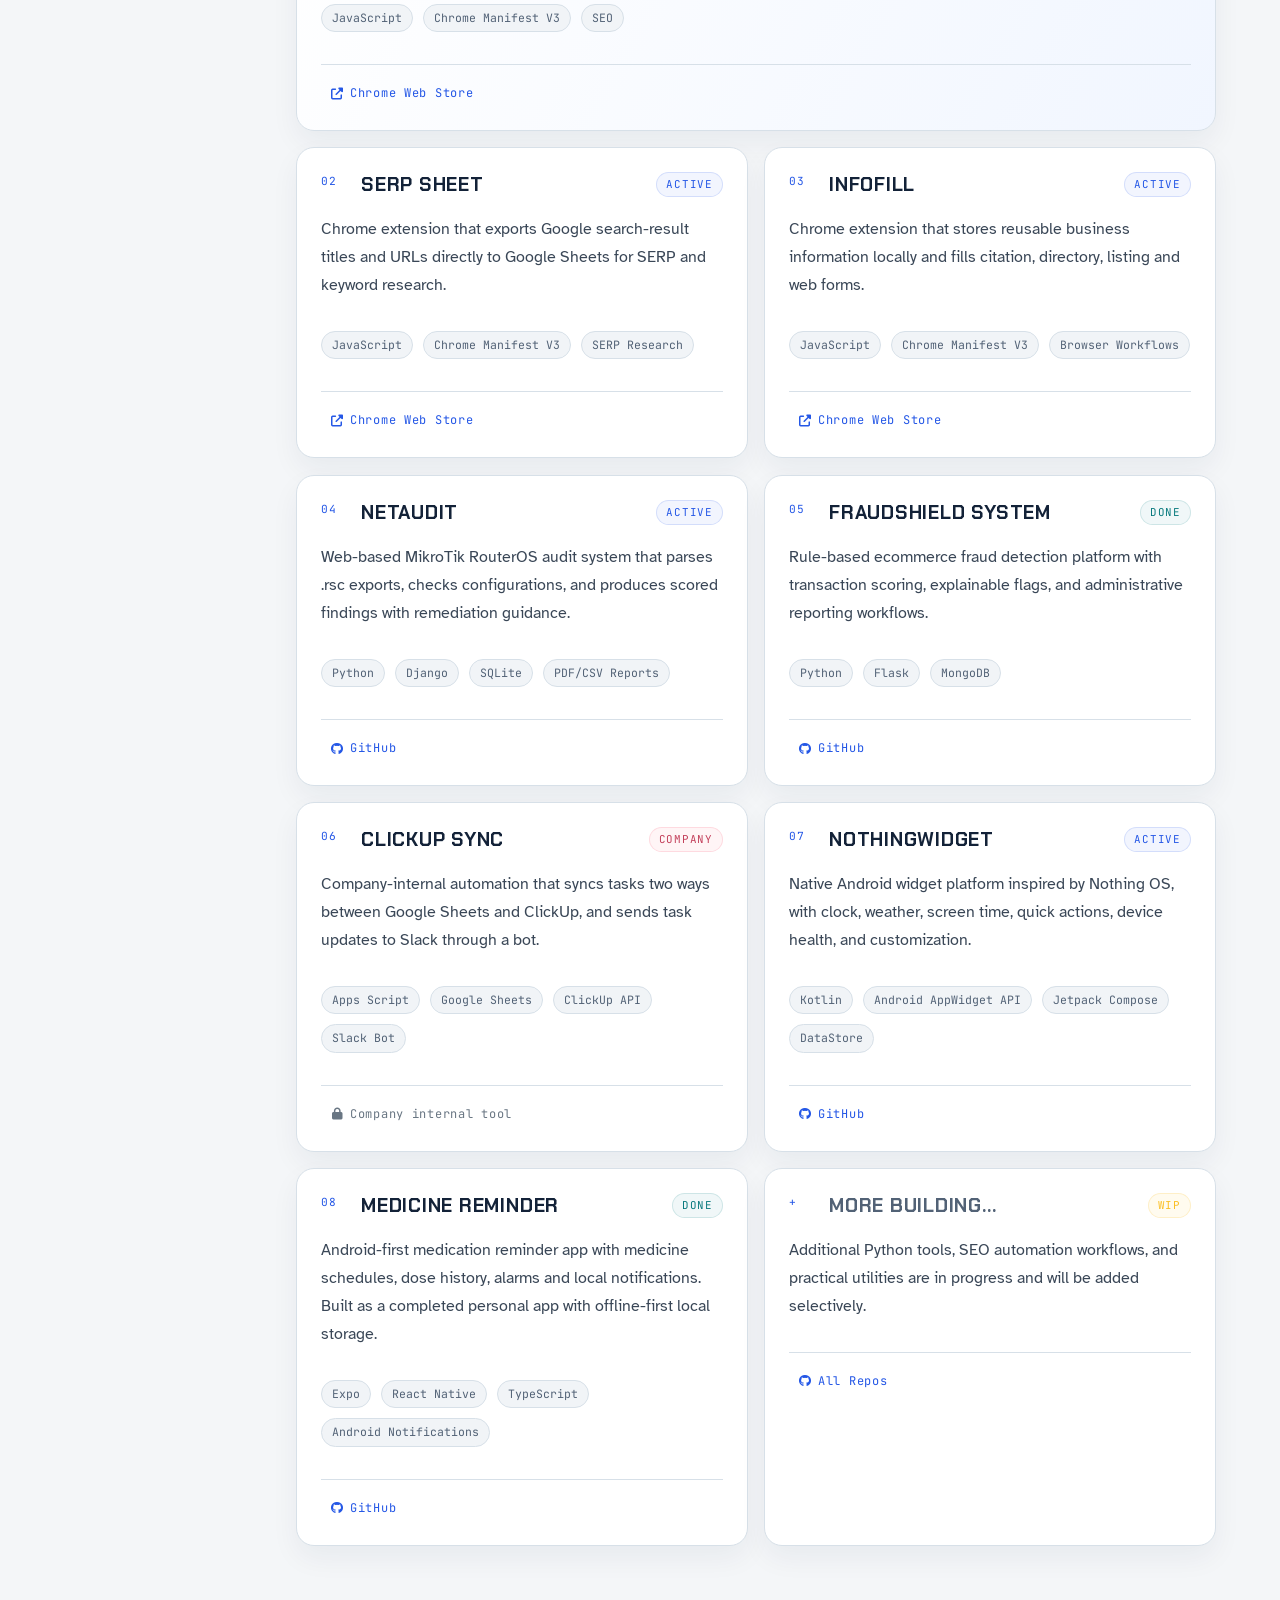
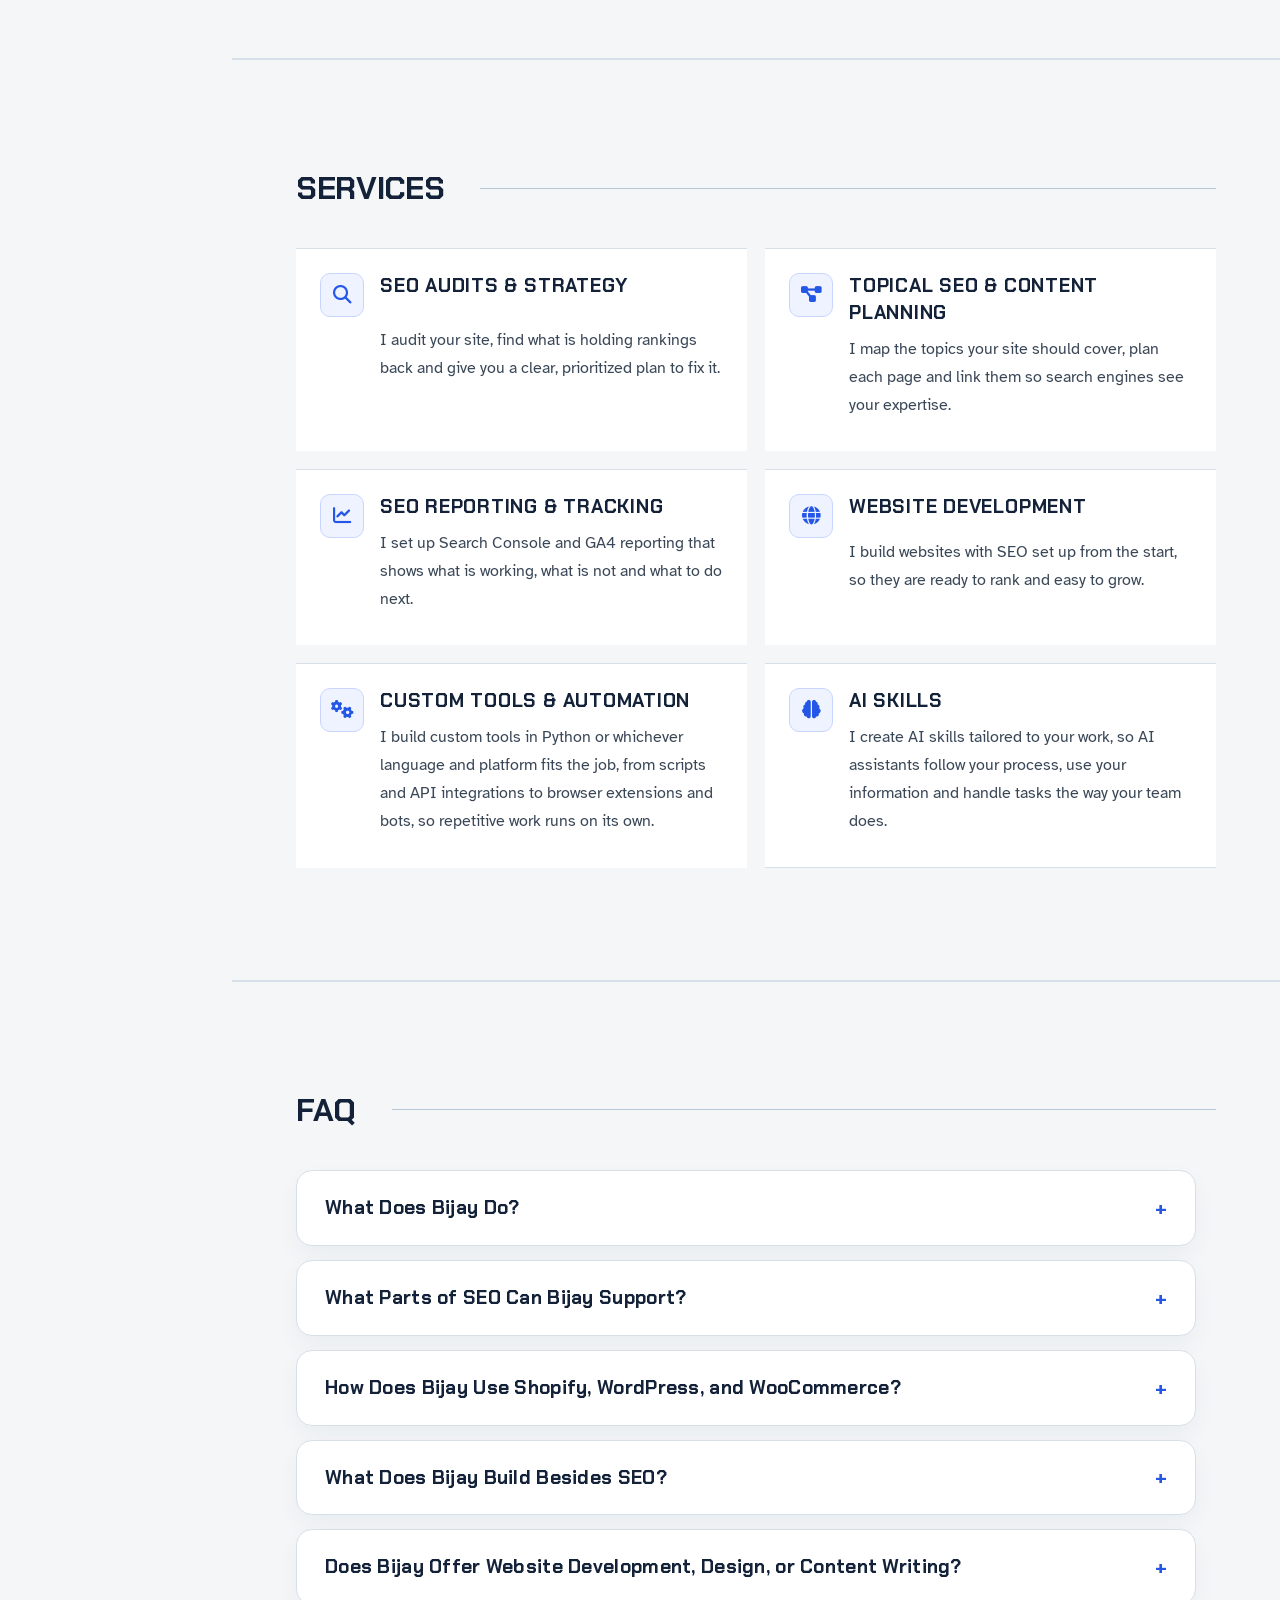
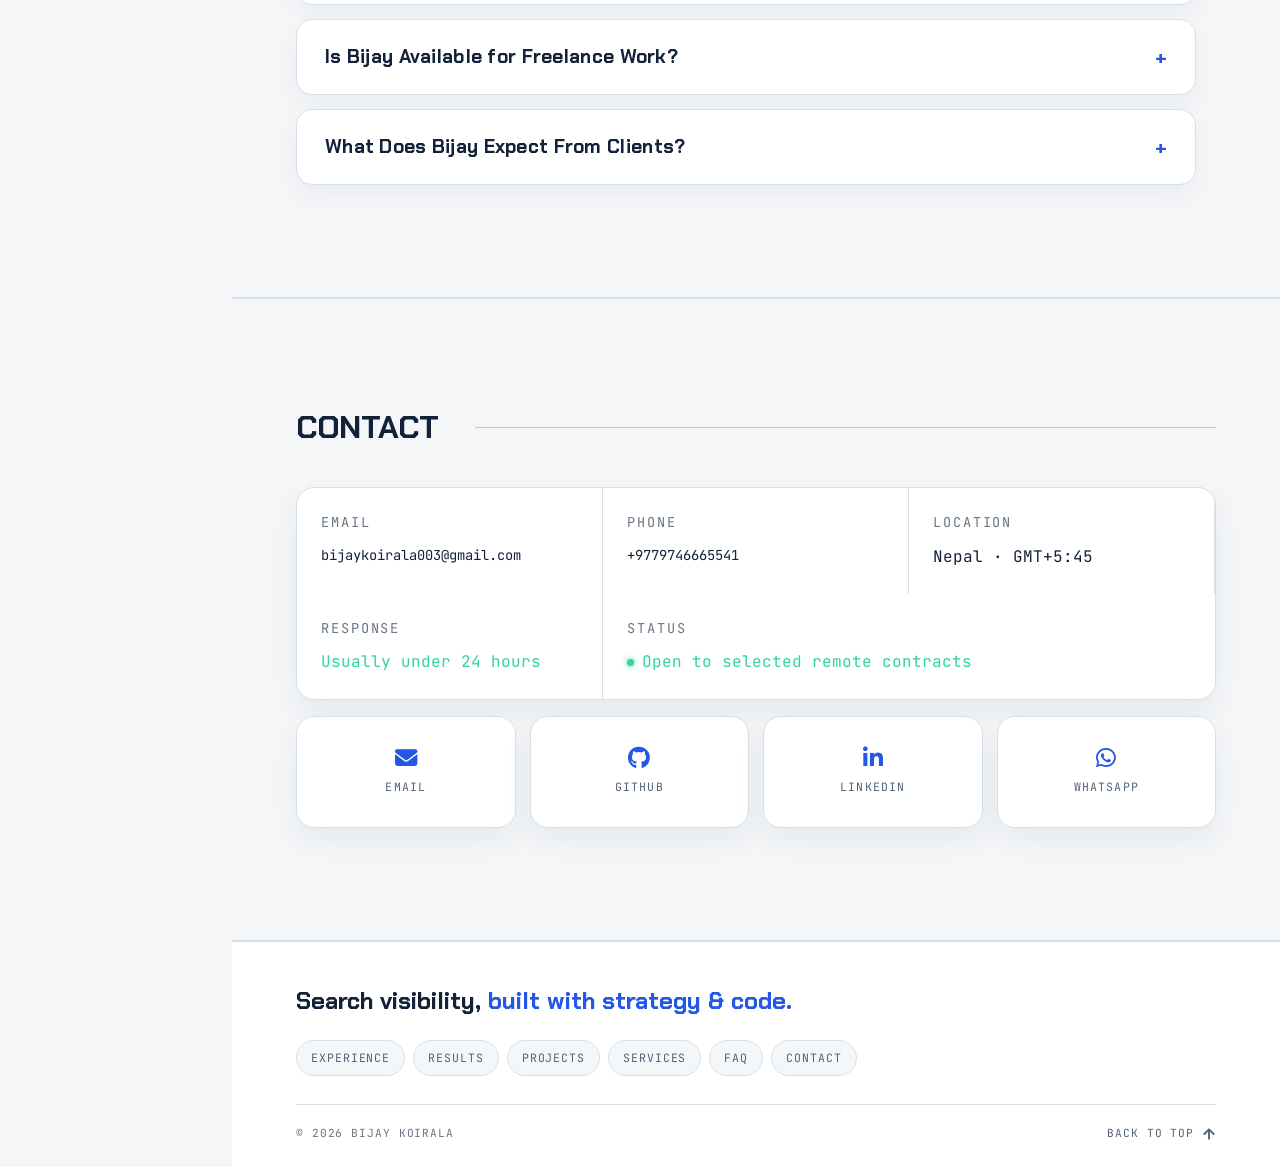
==== commit cc5dfd07: "Improve Lighthouse rendering and caching" ====
--- a/index.html
+++ b/index.html
@@ -183,7 +183,7 @@
   <link rel="preconnect" href="https://fonts.gstatic.com" crossorigin>
 
   <!-- Full stylesheet — render-blocking so the first paint is already styled (no CLS) -->
-  <link rel="stylesheet" href="assets/css/style.css?v=20261018-1">
+  <link rel="stylesheet" href="assets/css/style.css?v=20261018-3">
 
   <!-- Fonts — swap with metric-matched fallbacks to minimise CLS -->
   <link rel="stylesheet" href="https://fonts.googleapis.com/css2?family=Chakra+Petch:wght@700&family=DM+Sans:wght@400;600&family=IBM+Plex+Sans:wght@400&family=JetBrains+Mono:wght@400;500&family=Atkinson+Hyperlegible:wght@400&display=swap" media="print" onload="this.media='all'">
@@ -844,7 +844,7 @@
   <footer id="foot">
     <div class="foot-inner">
       <div class="foot-top">
-        <p class="foot-line">Search visibility,<br><span>built with strategy &amp; code.</span></p>
+        <p class="foot-line">Search visibility, <br><span>built with strategy &amp; code.</span></p>
         <nav class="foot-links" aria-label="Footer navigation">
           <a href="#experience">Experience</a>
           <a href="#results">Results</a>
@@ -866,6 +866,6 @@
       <path d="M6 10V2M6 2L2 6M6 2L10 6" stroke="currentColor" stroke-width="1.6" stroke-linecap="round" stroke-linejoin="round"/>
     </svg>
   </button>
-  <script src="assets/js/main.js?v=20261018-1" defer></script>
+  <script src="assets/js/main.js?v=20261018-2" defer></script>
 </body>
 </html>
--- a/assets/css/style.css
+++ b/assets/css/style.css
@@ -126,24 +126,24 @@
   font-size: var(--h2-size)
 }
 
-.js .rv {
+/* Reveal-on-scroll. main.js adds .rv-wait only to elements that start below the viewport, so anything
+   visible at load (including the mobile LCP paragraph and full-page renders such as Google's screenshot)
+   is never hidden. */
+.rv {
+  transition: opacity .52s ease, transform .52s ease
+}
+
+.rv.rv-wait {
   opacity: 0;
-  transform: translateY(18px);
-  transition: opacity .52s ease, transform .52s ease
-}
-
+  transform: translateY(18px)
+}
+
+.rv.rv-wait.rv-up {
+  transform: translateY(28px)
+}
+
+/* Kept from the original reveal: once revealed, the element sits in place even when hovered. */
 .js .rv.on {
-  opacity: 1;
-  transform: none
-}
-
-.js .rv.rv-up {
-  transform: translateY(28px)
-}
-
-.js .rv.rv-up.on,
-.js .rv.rv-left.on,
-.js .rv.rv-right.on {
   transform: none
 }
 
@@ -3069,7 +3069,9 @@
   }
 
   #hero {
-    min-height: 100svh
+    /* capped: renderers like Googlebot use a page-tall viewport, and an uncapped hero then pushed every
+       other section below it, so the reveal kept them hidden in Google's screenshot */
+    min-height: min(100svh, 1100px)
   }
 
   #experience .exp-tl-spine {
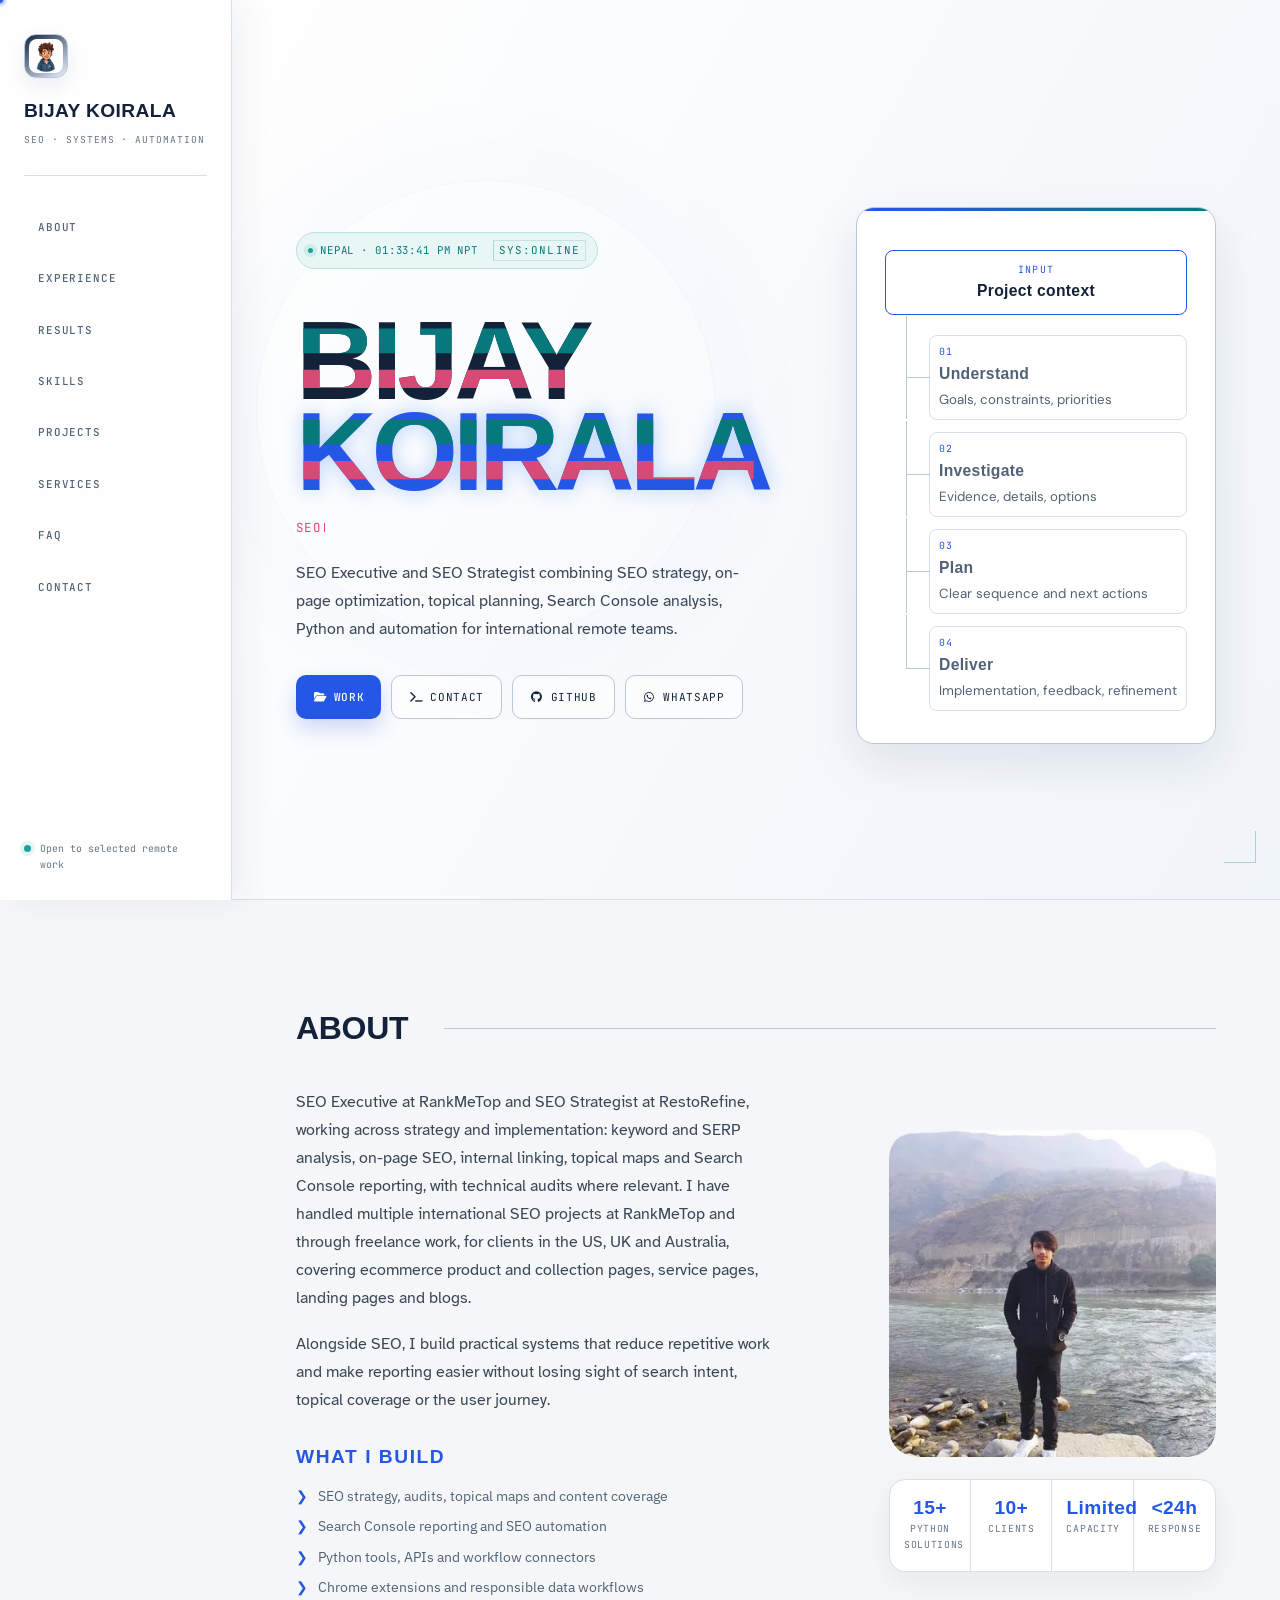
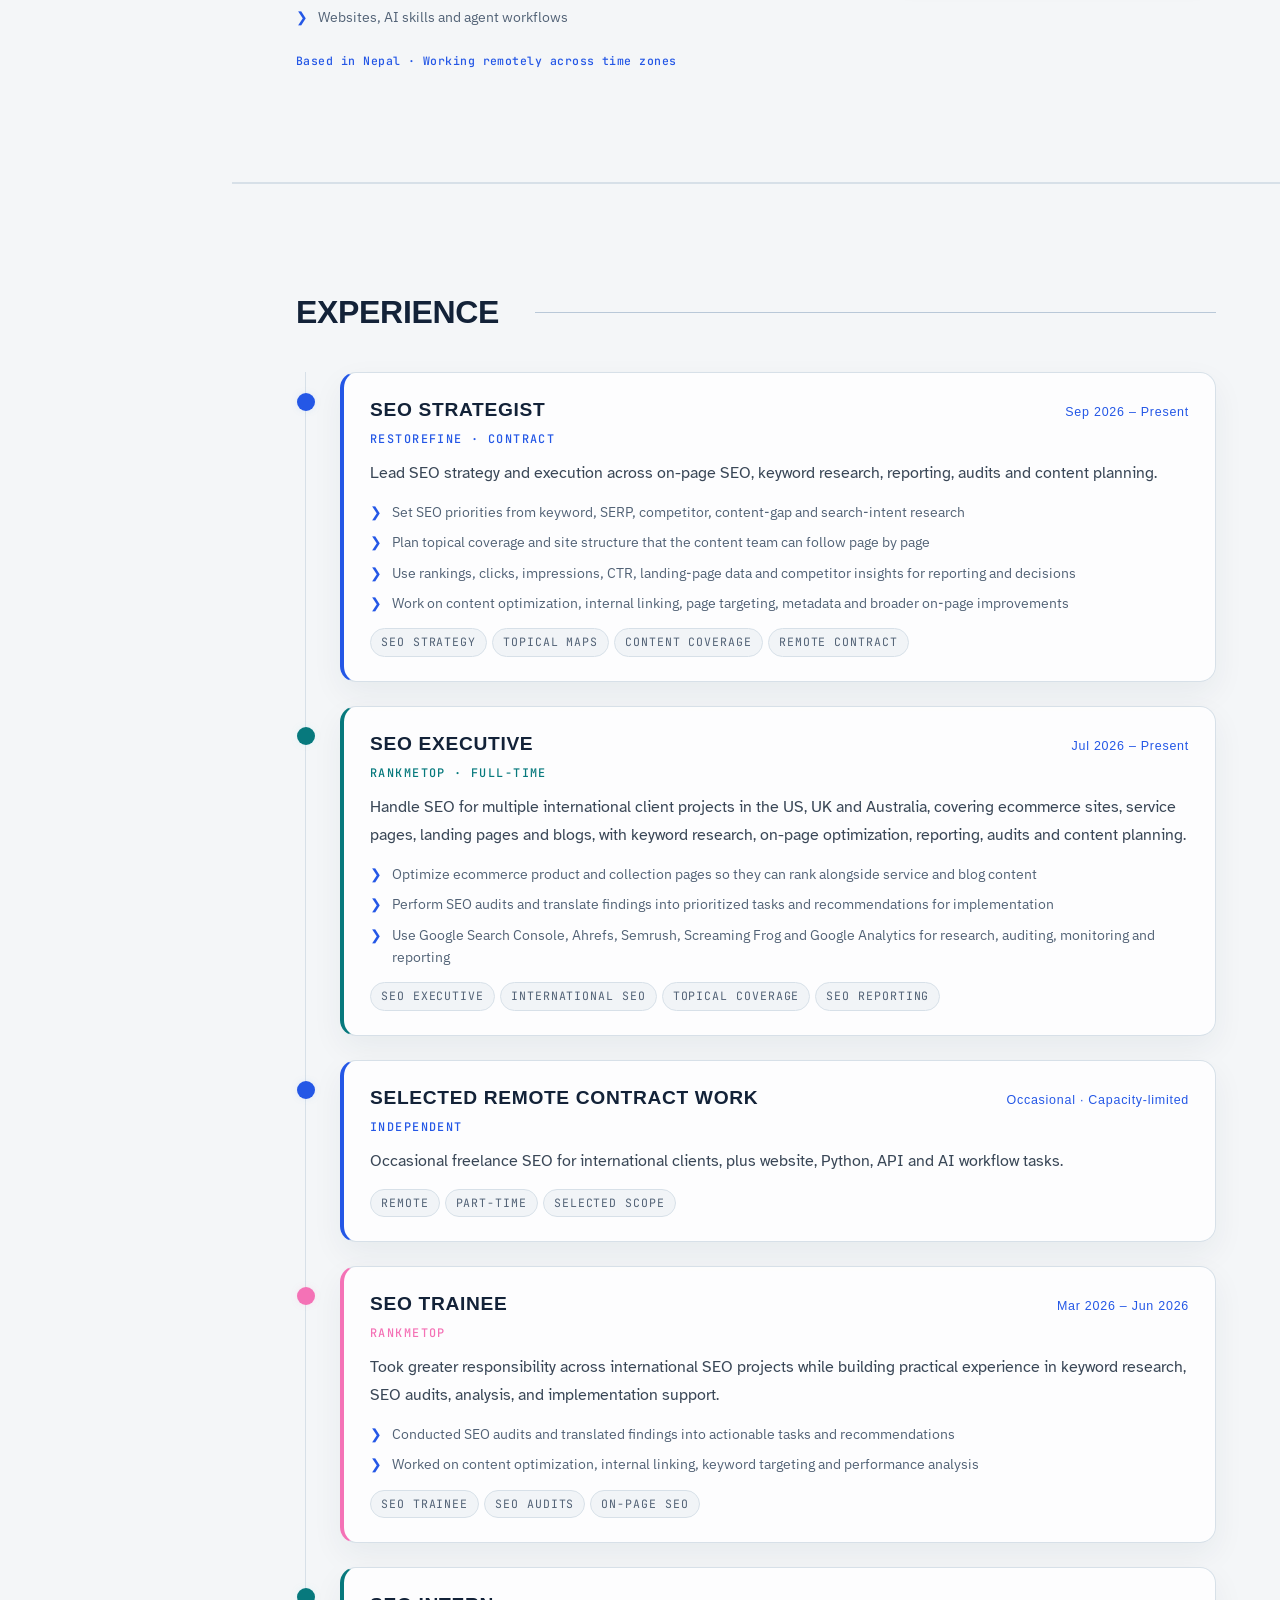
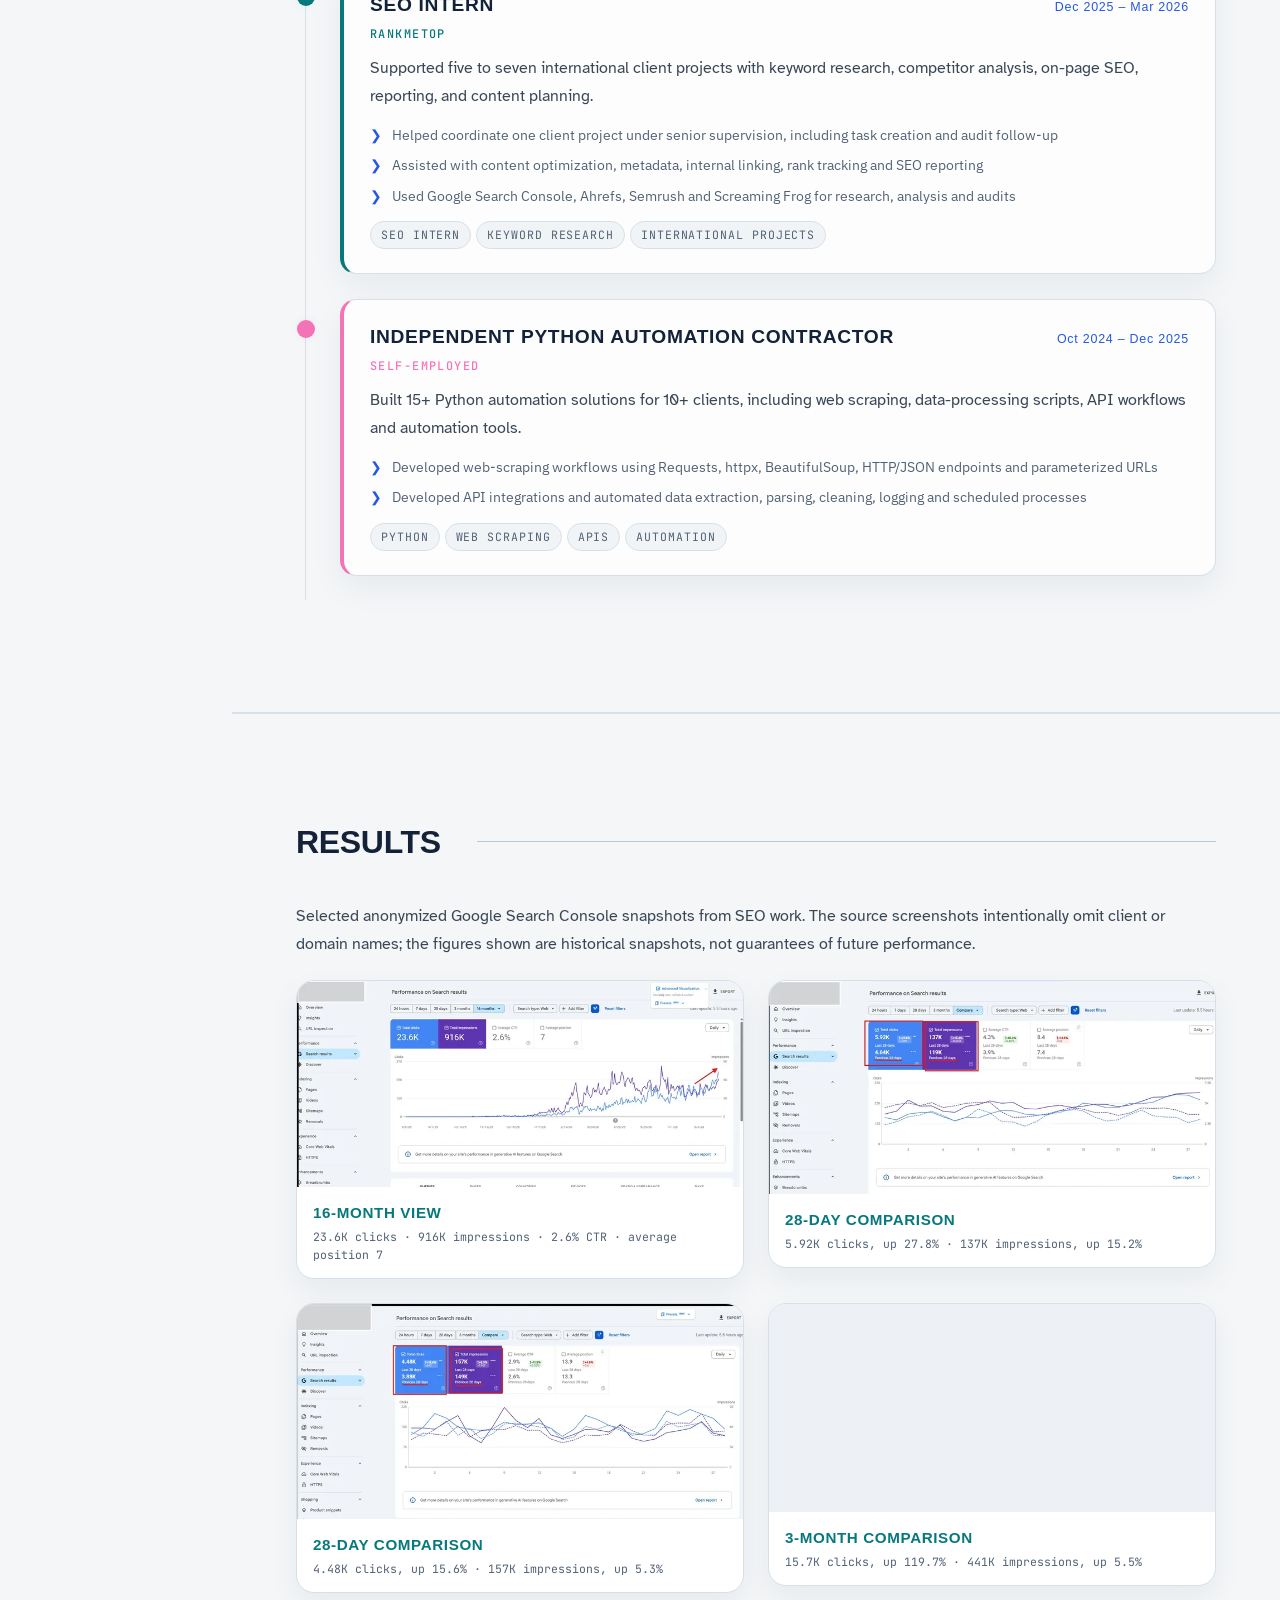
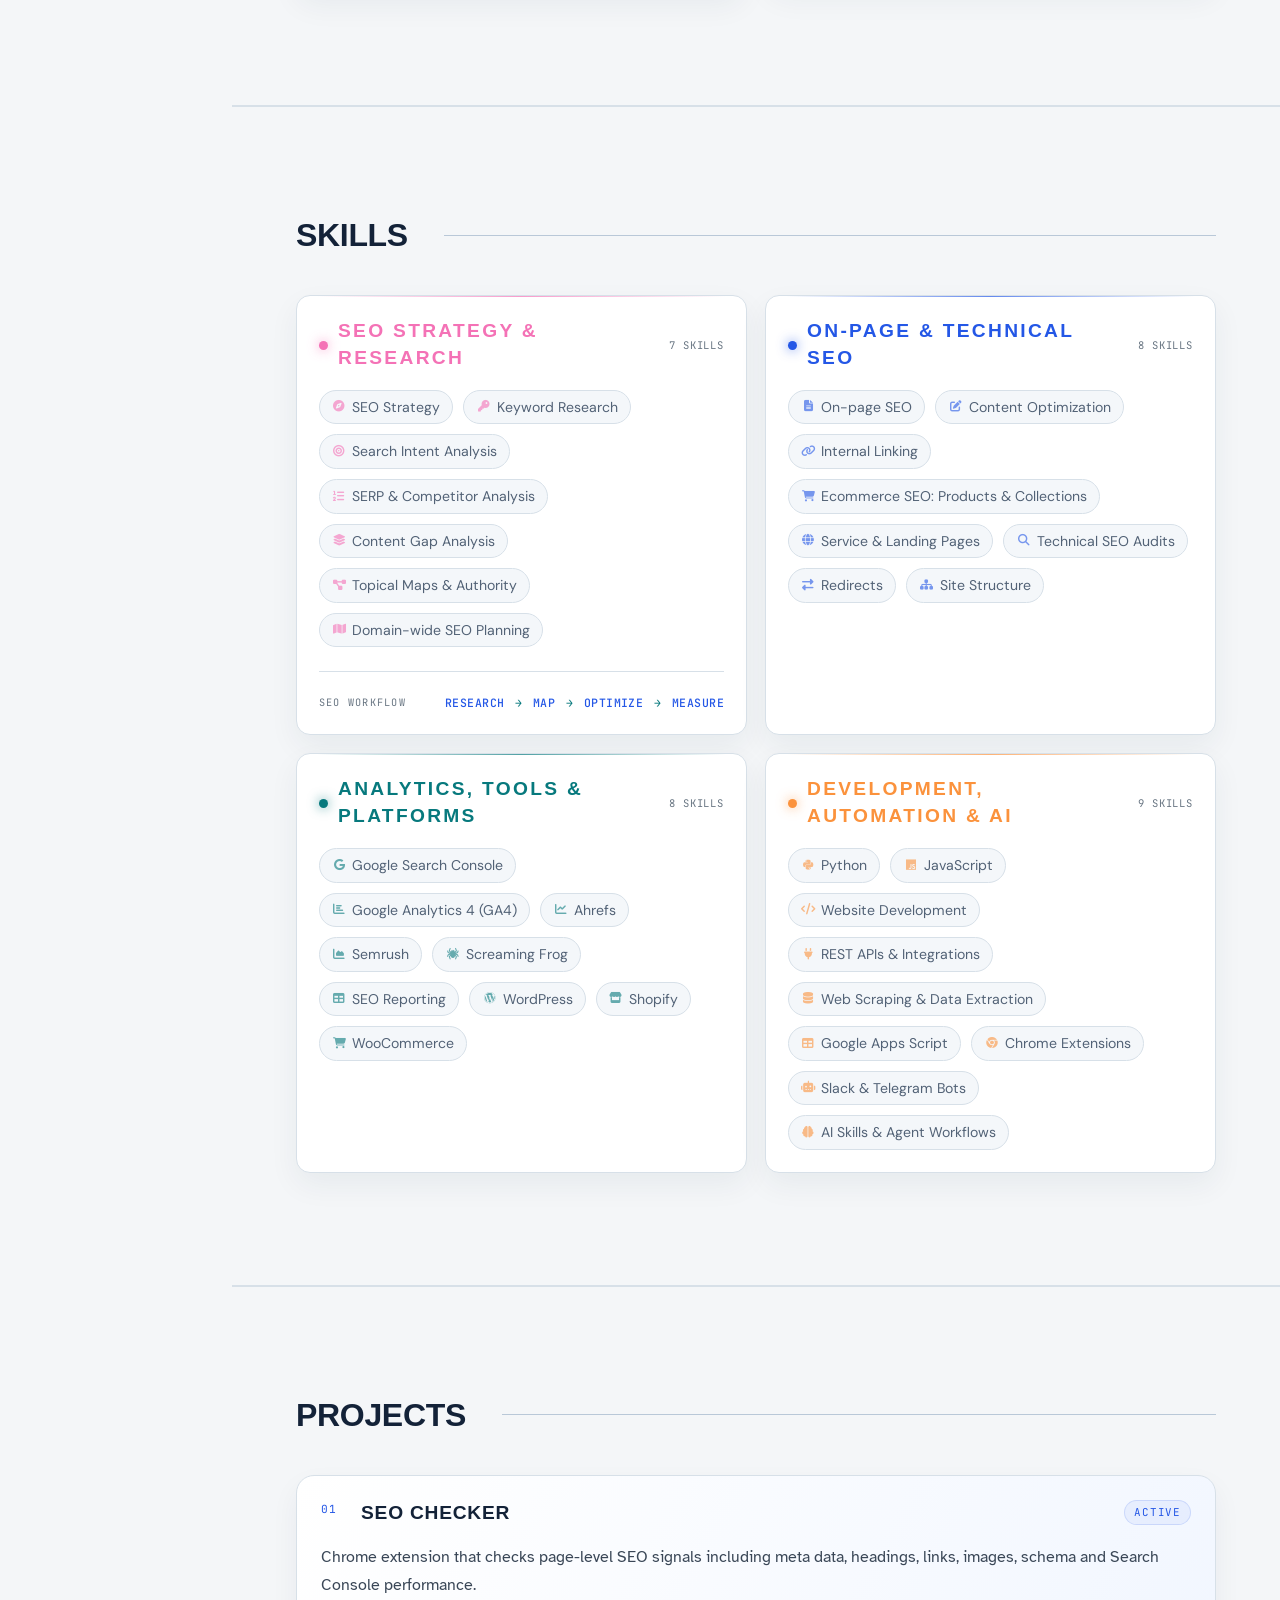
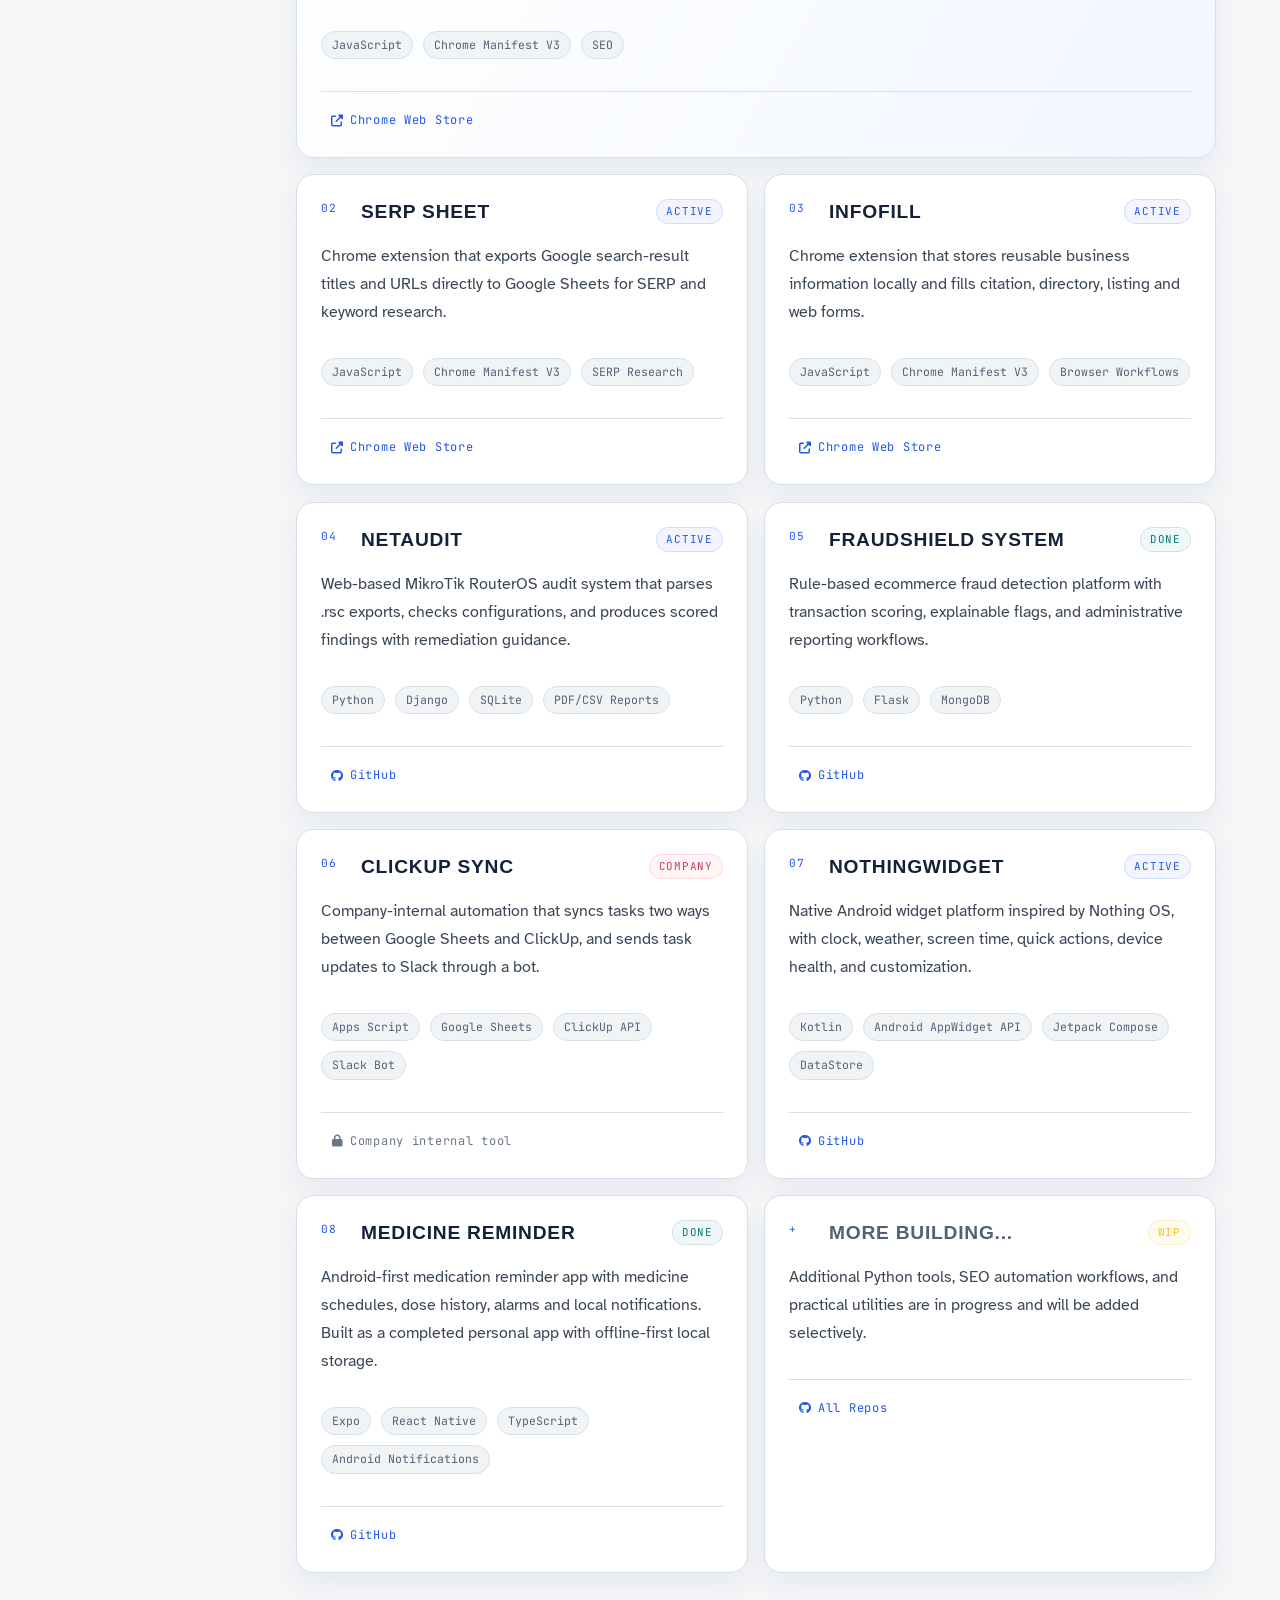
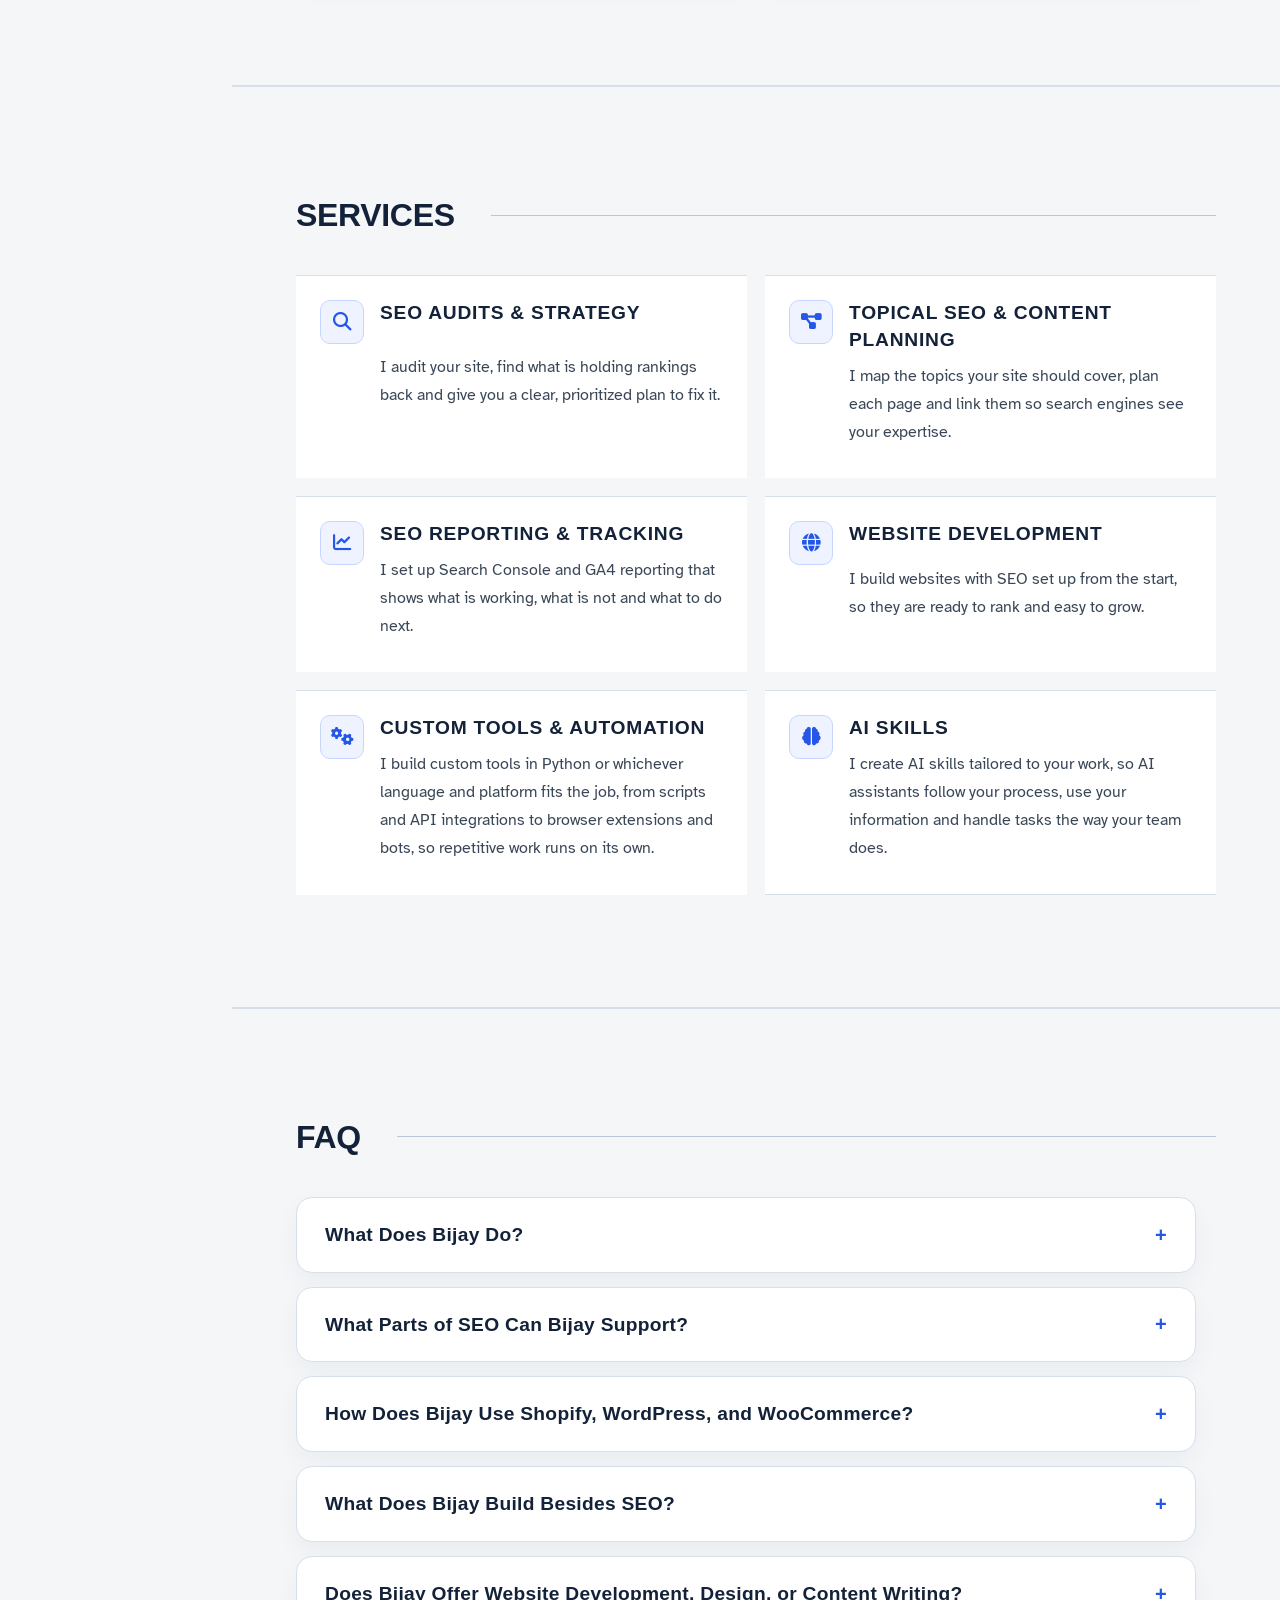
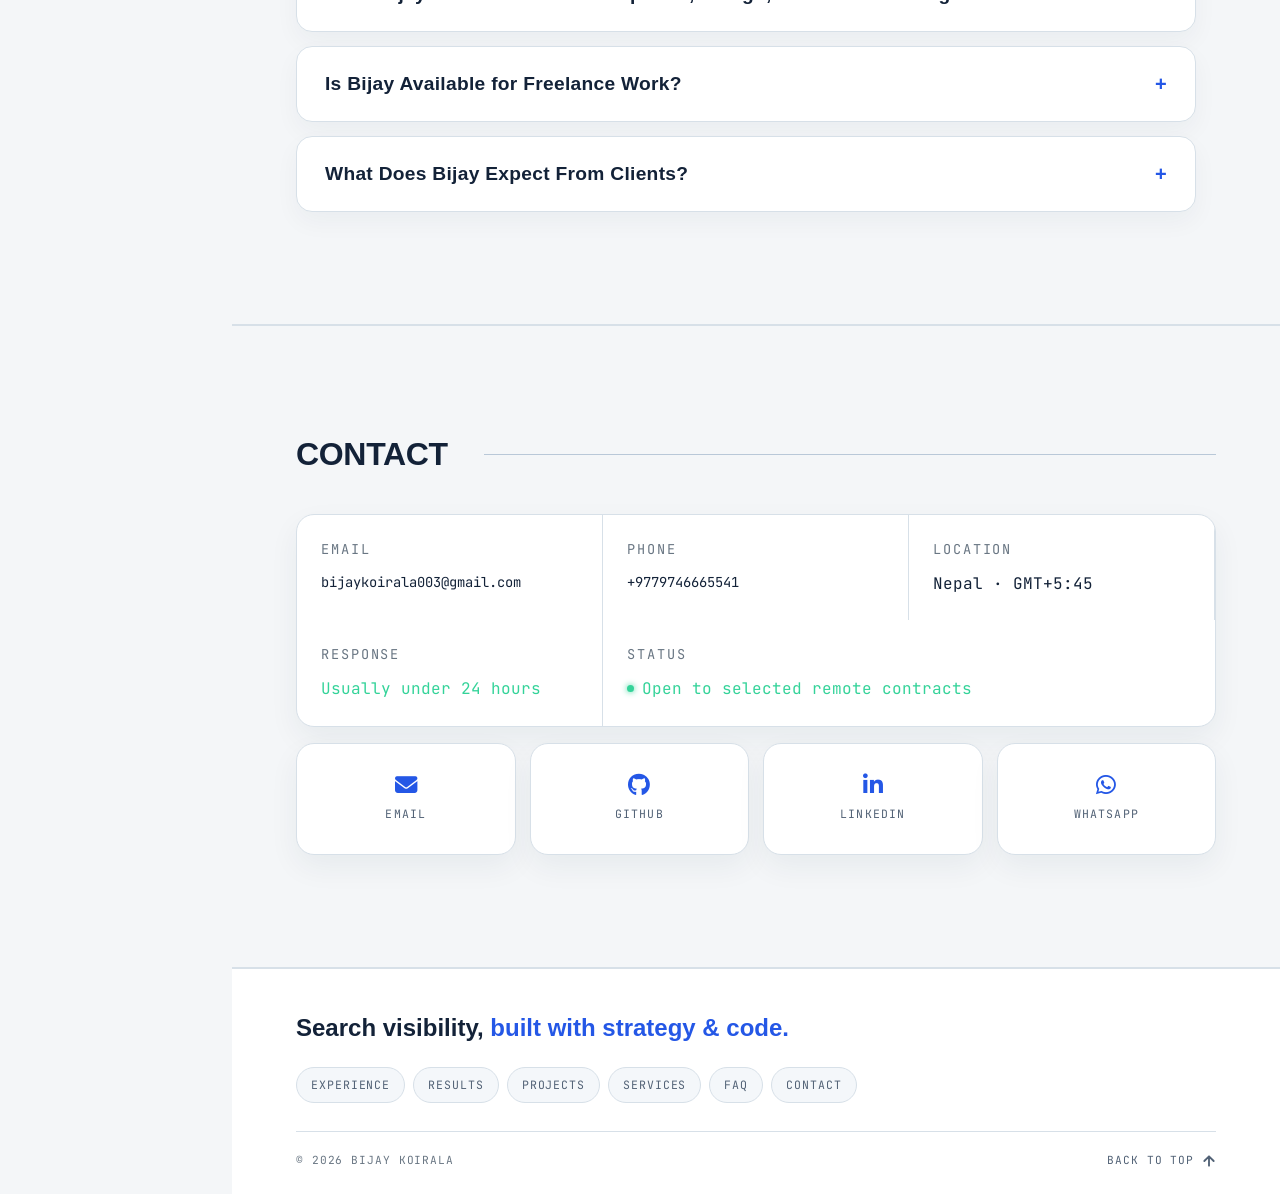
==== commit 8eef2eb1: "Optimize mobile rendering and remove invalid font" ====
--- a/index.html
+++ b/index.html
@@ -182,12 +182,57 @@
   <link rel="preconnect" href="https://fonts.googleapis.com">
   <link rel="preconnect" href="https://fonts.gstatic.com" crossorigin>
 
-  <!-- Full stylesheet — render-blocking so the first paint is already styled (no CLS) -->
-  <link rel="stylesheet" href="assets/css/style.css?v=20261018-3">
+  <!-- Desktop keeps the stable, fully styled first paint. Phones/tablets use a reserved critical shell. -->
+  <link rel="stylesheet" href="assets/css/style.css?v=20261018-4" media="(min-width: 901px)">
+  <style id="critical-mobile-css" media="(max-width: 900px)">
+    @font-face{font-family:'DM Sans Fallback';src:local('Arial');ascent-override:96.7%;descent-override:30.3%;line-gap-override:0%;size-adjust:102.4%}
+    @font-face{font-family:'Chakra Petch Fallback';src:local('Arial');ascent-override:99.7%;descent-override:31.2%;line-gap-override:0%;size-adjust:99.3%}
+    @font-face{font-family:'Atkinson Hyperlegible Fallback';src:local('Arial');ascent-override:97.1%;descent-override:24%;line-gap-override:0%;size-adjust:91.7%}
+    @font-face{font-family:'JetBrains Mono Fallback';src:local('Courier New');ascent-override:102%;descent-override:30%;line-gap-override:0%;size-adjust:100%}
+    :root{--bg:#f4f6f8;--bdr:#d7e0e8;--bdr2:#b9c8d8;--vi:#2457e6;--cy:#07797d;--pk:#d64a75;--tx:#132238;--tx2:#526276;--tx-p:#3a4757;--body:'DM Sans Fallback',Arial,sans-serif;--dsp:'Chakra Petch Fallback',Arial,sans-serif;--mono:'JetBrains Mono Fallback','Courier New',monospace;--para:'Atkinson Hyperlegible Fallback',Arial,sans-serif}
+    *,*::before,*::after{box-sizing:border-box;margin:0;padding:0}
+    html{overflow-x:hidden;overflow-x:clip;background:var(--bg)}
+    body{background:var(--bg);color:var(--tx);font-family:var(--body);line-height:1.6;overflow-x:clip}
+    a{color:inherit;text-decoration:none}
+    section{position:relative;border-top:1px solid var(--bdr)}
+    section:first-of-type{border-top:0}
+    #hdr{position:fixed;top:18px;left:50%;transform:translateX(-50%);z-index:50;display:flex;align-items:center;justify-content:space-between;width:calc(100% - 20px);height:64px;padding:0 16px 0 20px;border:1px solid rgba(185,200,216,.9);border-radius:16px;background:rgba(255,255,255,.9);box-shadow:0 12px 32px rgba(23,43,67,.1)}
+    .logo{display:flex;align-items:center;position:relative;width:40px;height:40px;border-radius:12px;background:var(--tx)}
+    .logo img{width:36px;height:36px;border-radius:50%;object-fit:cover;border:1px solid var(--bdr2)}
+    .side-brand,.side-status,#nav{display:none}
+    #tog{display:flex;flex-direction:column;align-items:center;justify-content:center;gap:6px;width:40px;height:40px;background:none;border:0;padding:0}
+    #tog span{display:block;width:24px;height:2px;background:var(--tx);border-radius:2px}
+    #hero{display:grid;grid-template-columns:1fr;gap:44px;align-items:center;min-height:100svh;padding:150px 20px 96px;overflow:hidden;background:linear-gradient(120deg,rgba(255,255,255,.94),rgba(239,244,250,.78)),var(--bg);border-bottom:1px solid var(--bdr)}
+    #hero canvas,.hero-grid{display:none}
+    .hero-inner{position:relative;z-index:1;max-width:720px}
+    #hStatus{display:inline-flex;align-items:center;gap:7px;margin-bottom:20px;padding:7px 11px;color:var(--cy);background:#e8f6f5;border:1px solid #b8e2df;border-radius:999px;font-family:var(--mono);font-size:.67rem;letter-spacing:.08em;text-transform:uppercase}
+    #hName{max-width:840px;margin:26px 0 20px;font-family:var(--dsp);font-size:clamp(4.2rem,8.7vw,8.4rem);letter-spacing:-.045em;line-height:.82;text-transform:uppercase}
+    #hRole{display:flex;align-items:center;gap:2px;min-height:1.4em;margin-bottom:22px;color:var(--pk);font-family:var(--mono);font-size:.78rem;letter-spacing:.12em}
+    #hDesc{max-width:42rem;margin-bottom:32px;color:var(--tx-p);font-family:var(--para);font-size:1rem;line-height:1.75}
+    #hCta{display:flex;flex-wrap:wrap;gap:10px}
+    .btn{display:inline-flex;align-items:center;gap:7px;min-height:44px;padding:11px 17px;border-radius:10px;font-family:var(--mono);font-size:.69rem;letter-spacing:.06em;white-space:nowrap}
+    .btn-solid{color:#fff;background:var(--vi)}
+    .btn-line{background:rgba(255,255,255,.6);border:1px solid var(--bdr2)}
+    .hero-panel{display:block;width:100%;max-width:500px;padding:28px;justify-self:start;border:1px solid var(--bdr2);border-radius:18px;background:#fff;box-shadow:0 18px 48px rgba(29,53,83,.1);overflow:hidden}
+    main#main-content{background:var(--bg)}
+    main#main-content>section{max-width:1320px;padding:88px 20px;border-bottom:1px solid var(--bdr)}
+    @media(max-width:640px){
+      #hero{padding:96px 16px 40px}
+      #hStatus{padding:6px 10px;font-size:.64rem}
+      #hName{margin-bottom:14px}
+      #hDesc{line-height:1.6}
+      #hCta{display:grid;grid-template-columns:1fr 1fr}
+      #hCta .btn{justify-content:center}
+      #hero .hero-panel{display:none}
+      main#main-content>section{padding:52px 16px}
+    }
+  </style>
+  <link rel="preload" href="assets/css/style.css?v=20261018-4" as="style" media="(max-width: 900px)" onload="this.onload=null;this.rel='stylesheet'">
+  <noscript><link rel="stylesheet" href="assets/css/style.css?v=20261018-4" media="(max-width: 900px)"></noscript>
 
   <!-- Fonts — swap with metric-matched fallbacks to minimise CLS -->
-  <link rel="stylesheet" href="https://fonts.googleapis.com/css2?family=Chakra+Petch:wght@700&family=DM+Sans:wght@400;600&family=IBM+Plex+Sans:wght@400&family=JetBrains+Mono:wght@400;500&family=Atkinson+Hyperlegible:wght@400&display=swap" media="print" onload="this.media='all'">
-  <noscript><link rel="stylesheet" href="https://fonts.googleapis.com/css2?family=Chakra+Petch:wght@700&family=DM+Sans:wght@400;600&family=IBM+Plex+Sans:wght@400&family=JetBrains+Mono:wght@400;500&family=Atkinson+Hyperlegible:wght@400&display=swap"></noscript>
+  <link rel="stylesheet" href="https://fonts.googleapis.com/css2?family=DM+Sans:wght@400;600&family=IBM+Plex+Sans:wght@400&family=JetBrains+Mono:wght@400;500&family=Atkinson+Hyperlegible:wght@400&display=swap" media="print" onload="this.media='all'">
+  <noscript><link rel="stylesheet" href="https://fonts.googleapis.com/css2?family=DM+Sans:wght@400;600&family=IBM+Plex+Sans:wght@400&family=JetBrains+Mono:wght@400;500&family=Atkinson+Hyperlegible:wght@400&display=swap"></noscript>
 
   <!-- Self-hosted Font Awesome subset, inlined so it costs no render-blocking request.
        shortcut: assets/fonts/fa-*.woff2 contain only the glyphs listed below; when adding an icon, re-subset the Font Awesome 6.5.0 fonts to include its codepoint. -->
@@ -866,6 +911,6 @@
       <path d="M6 10V2M6 2L2 6M6 2L10 6" stroke="currentColor" stroke-width="1.6" stroke-linecap="round" stroke-linejoin="round"/>
     </svg>
   </button>
-  <script src="assets/js/main.js?v=20261018-2" defer></script>
+  <script src="assets/js/main.js?v=20261018-6" defer></script>
 </body>
 </html>
--- a/assets/css/style.css
+++ b/assets/css/style.css
@@ -21,7 +21,7 @@
   --surface-2: #f4f7fa;
   --line-soft: rgba(185, 200, 216, .8);
   --shadow-card: 0 12px 30px rgba(23, 43, 67, .06);
-  --dsp: 'Chakra Petch', 'Chakra Petch Fallback', sans-serif;
+  --dsp: 'Chakra Petch Fallback', sans-serif;
   --mono: 'JetBrains Mono', 'JetBrains Mono Fallback', monospace;
   --body: 'DM Sans', 'DM Sans Fallback', sans-serif;
   --para: 'Atkinson Hyperlegible', 'Atkinson Hyperlegible Fallback', sans-serif;
--- a/assets/css/style.css
+++ b/assets/css/style.css
@@ -21,7 +21,7 @@
   --surface-2: #f4f7fa;
   --line-soft: rgba(185, 200, 216, .8);
   --shadow-card: 0 12px 30px rgba(23, 43, 67, .06);
-  --dsp: 'Chakra Petch', 'Chakra Petch Fallback', sans-serif;
+  --dsp: 'Chakra Petch Fallback', sans-serif;
   --mono: 'JetBrains Mono', 'JetBrains Mono Fallback', monospace;
   --body: 'DM Sans', 'DM Sans Fallback', sans-serif;
   --para: 'Atkinson Hyperlegible', 'Atkinson Hyperlegible Fallback', sans-serif;
--- a/assets/css/style.css
+++ b/assets/css/style.css
@@ -21,7 +21,7 @@
   --surface-2: #f4f7fa;
   --line-soft: rgba(185, 200, 216, .8);
   --shadow-card: 0 12px 30px rgba(23, 43, 67, .06);
-  --dsp: 'Chakra Petch', 'Chakra Petch Fallback', sans-serif;
+  --dsp: 'Chakra Petch Fallback', sans-serif;
   --mono: 'JetBrains Mono', 'JetBrains Mono Fallback', monospace;
   --body: 'DM Sans', 'DM Sans Fallback', sans-serif;
   --para: 'Atkinson Hyperlegible', 'Atkinson Hyperlegible Fallback', sans-serif;
